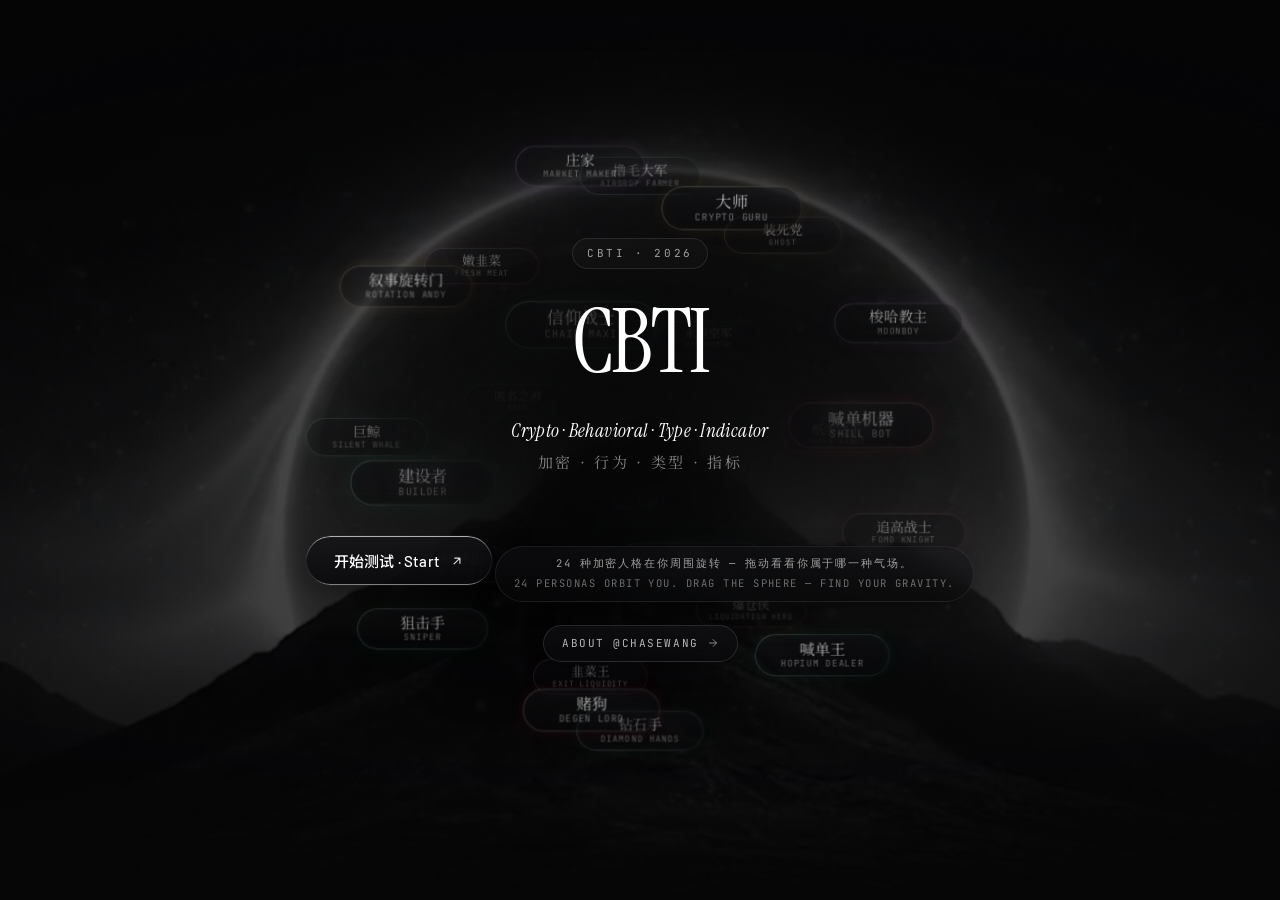
==== index.html @ 75701e80 "add writing: crypto-crime-and-enforcement" ====
<!DOCTYPE html>
<html lang="zh-CN">
<head>
  <meta charset="UTF-8">
  <meta name="viewport" content="width=device-width, initial-scale=1.0">
  <title>CBTI 加密人格测试 | Crypto Behavioral Type Indicator</title>
  <meta name="description" content="CBTI · Crypto Behavioral Type Indicator · 加密行为类型指标。30 道题告诉你是 24 种加密人格中的哪一种 — 钻石手、赌狗、巨鲸、旋转安迪、爆仓侠……">
  <meta property="og:title" content="CBTI · Crypto Behavioral Type Indicator">
  <meta property="og:description" content="加密行为类型指标 · 30 道题 · 24 种人格 · 一个真相。钻石手、赌狗、巨鲸、旋转安迪、爆仓侠、撸毛大军……你是哪一种？">
  <meta property="og:type" content="website">
  <meta name="twitter:card" content="summary_large_image">
  <meta name="twitter:title" content="CBTI · Crypto Behavioral Type Indicator">
  <meta name="twitter:description" content="加密行为类型指标 · 30 道题 · 24 种人格 · 一个真相。钻石手、赌狗、巨鲸、旋转安迪、爆仓侠……你是哪一种？">
  <meta property="og:image" content="https://cbti.club/assets/icon/og-image.jpg">
  <meta property="og:url" content="https://cbti.club">
  <meta name="twitter:image" content="https://cbti.club/assets/icon/og-image.jpg">

  <link rel="icon" type="image/png" sizes="32x32" href="assets/icon/favicon-32.png">
  <link rel="icon" type="image/png" sizes="16x16" href="assets/icon/favicon-16.png">
  <link rel="icon" type="image/png" sizes="192x192" href="assets/icon/favicon-192.png">
  <link rel="apple-touch-icon" sizes="180x180" href="assets/icon/apple-touch-icon.png">
  <link rel="shortcut icon" href="assets/icon/favicon.ico">
  <meta name="theme-color" content="#050506">

  <link rel="preconnect" href="https://fonts.googleapis.com">
  <link rel="preconnect" href="https://fonts.gstatic.com" crossorigin>
  <link href="https://fonts.googleapis.com/css2?family=Instrument+Serif:ital@0;1&family=Barlow:wght@300;400;500;600&family=JetBrains+Mono:wght@400;700&family=Noto+Serif+SC:wght@400;500;700&family=Noto+Sans+SC:wght@300;400;500;600&display=swap" rel="stylesheet">
  <link rel="stylesheet" href="style.css?v=31">
</head>
<body>

  <!-- ═══ Background video (landing + quiz only; hidden on result) ═══
       bg.mp4 is pre-baked as forward+reverse concatenated, so native `loop`
       produces seamless ping-pong (no JS reverse-seek = no keyframe jump). -->
  <div class="bg-video-wrap" aria-hidden="true">
    <video class="bg-video" autoplay muted loop playsinline preload="auto" poster="assets/video/bg-poster.jpg">
      <source src="assets/video/bg.mp4" type="video/mp4">
    </video>
    <div class="bg-video-overlay"></div>
  </div>

  <!-- ═══ Landing ═══ -->
  <div id="landing" class="screen active">
    <!-- Persona sphere — 24 result cards orbiting around the hero. Decorative
         but interactive (drag to spin, hover to highlight, click to start).
         All positioning + animation lives in PersonaSphere (app.js). -->
    <div id="persona-sphere" class="persona-sphere" aria-hidden="true"></div>

    <div class="landing-card">
      <span class="landing-eyebrow">CBTI · 2026</span>
      <h1 class="landing-title">
        <span class="blur-in">C</span><span class="blur-in">B</span><span class="blur-in">T</span><span class="blur-in">I</span>
      </h1>
      <p class="landing-fullname"><em>Crypto · Behavioral · Type · Indicator</em></p>
      <p class="landing-fullname-zh">加密 · 行为 · 类型 · 指标</p>

      <button class="btn-start" onclick="startTest()">
        <span>开始测试 · Start</span>
        <svg width="14" height="14" viewBox="0 0 24 24" fill="none" stroke="currentColor" stroke-width="2" stroke-linecap="round" stroke-linejoin="round"><path d="M7 17L17 7M17 7H8M17 7V16"/></svg>
      </button>

      <p class="landing-tease">
        <span>24 种加密人格在你周围旋转 — 拖动看看你属于哪一种气场。</span>
        <span class="landing-tease-en">24 personas orbit you. Drag the sphere — find your gravity.</span>
      </p>

      <a class="btn-meet" href="#chase">
        <span>About @ChaseWang</span>
        <svg width="12" height="12" viewBox="0 0 24 24" fill="none" stroke="currentColor" stroke-width="2" stroke-linecap="round" stroke-linejoin="round"><path d="M5 12h14M12 5l7 7-7 7"/></svg>
      </a>
    </div>
  </div>

  <!-- ═══ Quiz ═══ -->
  <div id="quiz" class="screen">
    <div class="quiz-container">
      <div class="quiz-header-bar">
        <div class="progress-bar-wrap">
          <div class="progress-bar-track">
            <div class="progress-bar-fill"></div>
          </div>
        </div>
        <div class="quiz-meta">
          <span class="progress-text">0 / 30</span>
          <span class="page-indicator"></span>
        </div>
      </div>

      <div id="questions-list"></div>

      <div class="quiz-nav">
        <button class="btn-nav btn-prev" onclick="prevPage()">
          <svg width="14" height="14" viewBox="0 0 24 24" fill="none" stroke="currentColor" stroke-width="2" stroke-linecap="round" stroke-linejoin="round"><path d="M19 12H5M5 12L12 19M5 12L12 5"/></svg>
          <span>Back</span>
        </button>
        <button class="btn-nav btn-next" onclick="nextPage()">
          <span>Next</span>
          <svg width="14" height="14" viewBox="0 0 24 24" fill="none" stroke="currentColor" stroke-width="2" stroke-linecap="round" stroke-linejoin="round"><path d="M5 12H19M19 12L12 5M19 12L12 19"/></svg>
        </button>
      </div>
    </div>
  </div>

  <!-- ═══ Result ═══ -->
  <div id="result" class="screen">
    <div class="result-container">

      <!-- Section 1: Persona Hero (the reveal) -->
      <div class="result-persona-card" id="persona-card">
        <div class="persona-stamp">
          <span id="persona-badge" class="persona-badge">Your Crypto Persona · 你的加密人格</span>
          <span id="persona-quadrant" class="persona-quadrant"></span>
        </div>
        <div class="persona-hero">
          <img id="persona-meme" class="persona-meme" src="" alt="" />
          <div class="persona-identity">
            <div id="persona-code" class="persona-code"></div>
            <div id="persona-cn" class="persona-cn"></div>
            <div id="persona-en" class="persona-en-label"></div>
          </div>
        </div>
        <div class="persona-intro-block">
          <div id="persona-intro" class="persona-intro"></div>
          <div id="persona-intro-en" class="persona-intro persona-intro-sub"></div>
        </div>
      </div>

      <!-- Section 2: Share CTA (primary action, right after the reveal) -->
      <div class="actions-section actions-primary">
        <button class="btn-action btn-share" onclick="shareResult()">Post on 𝕏</button>
        <button class="btn-action btn-copy" onclick="copyShareText()">Copy / 复制</button>
      </div>

      <!-- Section 3: Description (expandable depth) -->
      <div class="result-desc-card">
        <div class="section-title">About This Persona / 关于这个人格</div>
        <div id="persona-desc" class="persona-desc"></div>
        <div id="persona-desc-en" class="persona-desc-en"></div>
      </div>

      <!-- Section 4: Scatter Plot -->
      <div class="scatter-section">
        <div class="section-title">Your Position / 你的位置</div>
        <div class="scatter-wrap">
          <div class="scatter-plot">
            <canvas id="scatter-canvas" class="scatter-canvas"></canvas>
          </div>
          <div class="scatter-legend">
            <div class="legend-item"><span class="legend-dot smart-money"></span><span>Smart Money 聪明钱</span></div>
            <div class="legend-item"><span class="legend-dot diamond-degen"></span><span>Diamond Degen 钻石赌狗</span></div>
            <div class="legend-item"><span class="legend-dot rotating-andy"></span><span>Rotating Andy 旋转安迪</span></div>
            <div class="legend-item"><span class="legend-dot gambler"></span><span>Absolute Gambler 纯赌怪</span></div>
          </div>
        </div>
      </div>

      <!-- Section 5: Dimensions -->
      <div class="dims-section">
        <div class="section-title">Dimension Scores / 维度得分</div>
        <div id="dims-list"></div>
      </div>

      <!-- Section 6: Secondary actions + Tips -->
      <div class="actions-section actions-secondary">
        <button class="btn-action btn-share" onclick="shareResult()">Post on 𝕏</button>
        <button class="btn-action btn-retry" onclick="retryTest()">Retry / 重新测试</button>
      </div>

      <!-- Tips -->
      <div class="tips-section">
        <p class="tips-label">Buy me a coffee / 请我喝杯咖啡 ☕</p>
        <div class="tips-address" onclick="copyAddress(this)">
          <span class="tips-chain">EVM</span>
          <code>0x98338f4ade9d2c2aa9310300f6a016a88538242d</code>
          <span class="tips-copy">copy</span>
        </div>
        <p class="tips-credit">built by <a href="#chase">@ChaseWang</a></p>
      </div>

    </div>
  </div>

  <!-- ═══ Chase — personal profile ═══ -->
  <div id="chase" class="screen">
    <div class="chase-container">

      <!-- Hero -->
      <header class="chase-hero">
        <span class="landing-eyebrow">crypto · defi · token design</span>
        <h1 class="chase-title">
          <span class="blur-in">Chase</span> <span class="blur-in"><em>Wang</em></span>
        </h1>
        <p class="chase-tagline">
          Ex-Binance listing. Writing on tokenomics, DeFi, and why blockchain ledgers are institutions, not databases.
        </p>
      </header>

      <!-- ─── § Socials ─── -->
      <section class="chase-section chase-socials-section">
        <header class="chase-section-header">
          <span class="section-eyebrow">§ 01 · Socials</span>
          <h2 class="section-title">Where to find me</h2>
        </header>
        <div class="socials-grid">
          <a class="social-card" href="https://x.com/ChaseWang" target="_blank" rel="noopener">
            <span class="social-icon" aria-hidden="true">
              <svg width="18" height="18" viewBox="0 0 24 24" fill="currentColor"><path d="M18.244 2.25h3.308l-7.227 8.26 8.502 11.24H16.17l-5.214-6.817L4.99 21.75H1.68l7.73-8.835L1.254 2.25H8.08l4.713 6.231zm-1.161 17.52h1.833L7.084 4.126H5.117z"/></svg>
            </span>
            <div class="social-text">
              <div class="social-handle">@ChaseWang</div>
              <div class="social-platform">X · daily notes on crypto &amp; tokenomics</div>
            </div>
            <svg class="social-arrow" width="13" height="13" viewBox="0 0 24 24" fill="none" stroke="currentColor" stroke-width="2" stroke-linecap="round" stroke-linejoin="round"><path d="M7 17L17 7M17 7H8M17 7V16"/></svg>
          </a>
          <a class="social-card" href="https://chasewang2026.substack.com/" target="_blank" rel="noopener">
            <span class="social-icon" aria-hidden="true">
              <svg width="18" height="18" viewBox="0 0 24 24" fill="currentColor"><path d="M22.539 8.242H1.46V5.406h21.08v2.836zM1.46 10.812V24L12 18.11 22.54 24V10.812H1.46zM22.54 0H1.46v2.836h21.08V0z"/></svg>
            </span>
            <div class="social-text">
              <div class="social-handle">chasewang2026</div>
              <div class="social-platform">Substack · long-form essays</div>
            </div>
            <svg class="social-arrow" width="13" height="13" viewBox="0 0 24 24" fill="none" stroke="currentColor" stroke-width="2" stroke-linecap="round" stroke-linejoin="round"><path d="M7 17L17 7M17 7H8M17 7V16"/></svg>
          </a>
          <a class="social-card" href="https://www.academia.edu/143701755/What_Is_a_Crypto_Body_Rethinking_the_Role_of_the_Blockchain_Ledger" target="_blank" rel="noopener">
            <span class="social-icon" aria-hidden="true">
              <svg width="18" height="18" viewBox="0 0 24 24" fill="none" stroke="currentColor" stroke-width="2" stroke-linecap="round" stroke-linejoin="round"><path d="M4 19.5A2.5 2.5 0 0 1 6.5 17H20"/><path d="M6.5 2H20v20H6.5A2.5 2.5 0 0 1 4 19.5v-15A2.5 2.5 0 0 1 6.5 2z"/></svg>
            </span>
            <div class="social-text">
              <div class="social-handle">Chase Wang</div>
              <div class="social-platform">Academia.edu · research papers</div>
            </div>
            <svg class="social-arrow" width="13" height="13" viewBox="0 0 24 24" fill="none" stroke="currentColor" stroke-width="2" stroke-linecap="round" stroke-linejoin="round"><path d="M7 17L17 7M17 7H8M17 7V16"/></svg>
          </a>
          <a class="social-card" href="https://github.com/ckpxgfnksd-max" target="_blank" rel="noopener">
            <span class="social-icon" aria-hidden="true">
              <svg width="18" height="18" viewBox="0 0 24 24" fill="currentColor"><path d="M12 .5C5.65.5.5 5.65.5 12c0 5.08 3.29 9.39 7.86 10.91.58.11.79-.25.79-.56 0-.27-.01-1.16-.02-2.11-3.2.7-3.88-1.36-3.88-1.36-.52-1.32-1.27-1.67-1.27-1.67-1.04-.71.08-.7.08-.7 1.15.08 1.75 1.18 1.75 1.18 1.02 1.75 2.69 1.24 3.34.95.1-.74.4-1.24.72-1.53-2.55-.29-5.24-1.28-5.24-5.69 0-1.26.45-2.29 1.18-3.1-.12-.29-.51-1.46.11-3.04 0 0 .96-.31 3.15 1.18a10.96 10.96 0 0 1 5.74 0c2.19-1.49 3.15-1.18 3.15-1.18.62 1.58.23 2.75.11 3.04.74.81 1.18 1.84 1.18 3.1 0 4.42-2.69 5.39-5.26 5.68.41.36.78 1.06.78 2.14 0 1.55-.01 2.79-.01 3.17 0 .31.21.68.8.56C20.21 21.39 23.5 17.08 23.5 12 23.5 5.65 18.35.5 12 .5z"/></svg>
            </span>
            <div class="social-text">
              <div class="social-handle">@ckpxgfnksd-max</div>
              <div class="social-platform">GitHub · open-source skills</div>
            </div>
            <svg class="social-arrow" width="13" height="13" viewBox="0 0 24 24" fill="none" stroke="currentColor" stroke-width="2" stroke-linecap="round" stroke-linejoin="round"><path d="M7 17L17 7M17 7H8M17 7V16"/></svg>
          </a>
        </div>
      </section>

      <!-- ─── § Articles & Papers ─── -->
      <section class="chase-section chase-paper-section">
        <header class="chase-section-header">
          <span class="section-eyebrow">§ 02 · Articles &amp; Papers</span>
          <h2 class="section-title">Selected writing</h2>
        </header>
        <span class="subsection-eyebrow">Academic paper · 2025</span>
        <div class="paper-card">
          <div class="paper-authors">Mun How Mong · Shuyang Shi · Chase Wang</div>
          <h2 class="paper-title">What Is a Crypto-Body? <span class="paper-title-sub">Rethinking the Role of the Blockchain Ledger</span></h2>
          <p class="paper-abstract">
            Cryptocurrencies are often portrayed as volatile, lightly regulated, or tools for illicit activity. This view overlooks a deeper innovation: the <em>Crypto-Body</em> — a self-sustaining digital ledger system that operates as a programmable institutional substrate. The paper proposes five criteria for when a blockchain qualifies as a Crypto-Body, and argues that Ethereum, post-merge, is the most complete specimen.
          </p>
          <div class="paper-quotes">
            <blockquote class="paper-quote">"A Crypto-Body is not just a coin or a payment system. It is a new species of institution."</blockquote>
            <blockquote class="paper-quote">"Trust in transparent code and math over trust in fallible human institutions."</blockquote>
            <blockquote class="paper-quote">"The ledger-as-institution is here to stay; the open question is how it coexists with the institutions of yesterday."</blockquote>
          </div>

          <div class="paper-viewer" aria-label="Paper preview">
            <object data="assets/paper/crypto-body.pdf#view=FitH&toolbar=0" type="application/pdf">
              <div class="paper-viewer-fallback">
                Inline preview not supported here. Use the links below to read the paper.
              </div>
            </object>
          </div>

          <div class="paper-actions">
            <a class="paper-action paper-action-primary" href="#paper">
              <span>Read HTML version</span>
              <svg width="13" height="13" viewBox="0 0 24 24" fill="none" stroke="currentColor" stroke-width="2" stroke-linecap="round" stroke-linejoin="round"><path d="M5 12h14M12 5l7 7-7 7"/></svg>
            </a>
            <a class="paper-action" href="https://www.academia.edu/143701755/What_Is_a_Crypto_Body_Rethinking_the_Role_of_the_Blockchain_Ledger" target="_blank" rel="noopener">
              <span>View on Academia.edu</span>
              <svg width="12" height="12" viewBox="0 0 24 24" fill="none" stroke="currentColor" stroke-width="2" stroke-linecap="round" stroke-linejoin="round"><path d="M7 17L17 7M17 7H8M17 7V16"/></svg>
            </a>
            <a class="paper-action" href="assets/paper/crypto-body.pdf" download>
              <span>Download PDF</span>
              <svg width="12" height="12" viewBox="0 0 24 24" fill="none" stroke="currentColor" stroke-width="2" stroke-linecap="round" stroke-linejoin="round"><path d="M21 15v4a2 2 0 0 1-2 2H5a2 2 0 0 1-2-2v-4M7 10l5 5 5-5M12 15V3"/></svg>
            </a>
          </div>
        </div>

        <span class="subsection-eyebrow">Field map · 2026</span>
        <div class="paper-card">
          <div class="paper-authors">Chase Wang · 2026-05</div>
          <h2 class="paper-title">AI Workflow <span class="paper-title-sub">Practitioner's Field Map</span></h2>
          <p class="paper-abstract">
            36 entries across 6 clusters, 6 active debates, plus a <em>Voices</em> pull-quote gallery. Every <em>[FACT]</em> cites ≥1 month of real workflow use; every <em>[OPINION]</em> is named as such. Modeled on <a href="https://grapeot.github.io/ai-self-evolution-landscape/" target="_blank" rel="noopener">grapeot's frontier landscape</a> — that one maps what's possible at the edge; this one maps what survives daily use.
          </p>
          <div class="paper-quotes">
            <blockquote class="paper-quote">"One resets each time, the other compounds continuously."</blockquote>
            <blockquote class="paper-quote">"Anything you find yourself reminding the AI of across multiple sessions belongs in the environment, not the prompt."</blockquote>
            <blockquote class="paper-quote">"If you cannot answer 'what did this session leave behind?' five minutes after closing the window, the workflow is broken."</blockquote>
          </div>

          <div class="paper-actions">
            <a class="paper-action paper-action-primary" href="/landscape">
              <span>Read the landscape</span>
              <svg width="13" height="13" viewBox="0 0 24 24" fill="none" stroke="currentColor" stroke-width="2" stroke-linecap="round" stroke-linejoin="round"><path d="M5 12h14M12 5l7 7-7 7"/></svg>
            </a>
            <a class="paper-action" href="https://github.com/ckpxgfnksd-max/landscape-ai-workflow" target="_blank" rel="noopener">
              <span>View on GitHub</span>
              <svg width="12" height="12" viewBox="0 0 24 24" fill="none" stroke="currentColor" stroke-width="2" stroke-linecap="round" stroke-linejoin="round"><path d="M7 17L17 7M17 7H8M17 7V16"/></svg>
            </a>
          </div>
        </div>
      </section>

      <!-- Writing section (continues §02 Articles & Papers)
           Renders directly from writings/index.json. No external widgets.
           Future publishing agent writes to that file; this markup stays as-is.
           Schema + agent contract: writings/README.md -->
      <section class="chase-section chase-writing-section">
        <span class="subsection-eyebrow">Essays</span>

        <div id="writing-grid" class="writing-grid" data-state="loading">
          <div class="writing-card writing-card-skeleton" aria-hidden="true">
            <span></span><span></span><span></span>
          </div>
        </div>

        <div class="substack-feature">
          <div class="substack-feature-text">
            <span class="substack-feature-eyebrow">Longer essays</span>
            <div class="substack-feature-name">chasewang2026.substack.com</div>
            <p class="substack-feature-desc">Tokenomics, DeFi infrastructure, and the crypto economic stack.</p>
          </div>
          <a class="paper-action paper-action-primary" href="https://chasewang2026.substack.com/" target="_blank" rel="noopener">
            <span>Open Substack</span>
            <svg width="13" height="13" viewBox="0 0 24 24" fill="none" stroke="currentColor" stroke-width="2" stroke-linecap="round" stroke-linejoin="round"><path d="M7 17L17 7M17 7H8M17 7V16"/></svg>
          </a>
        </div>
      </section>

      <!-- ─── § Skills for Agents ─── -->
      <section class="chase-section chase-skills-section">
        <header class="chase-section-header">
          <span class="section-eyebrow">§ 03 · Skills for Agents</span>
          <h2 class="section-title">Open-source skills for Claude Code &amp; OpenClaw</h2>
        </header>
        <div class="skills-grid">
          <article class="skill-card" data-id="tls">
            <div class="skill-card-head">
              <div class="skill-card-meta">
                <span class="skill-card-eyebrow">Token Launch Stack</span>
                <h3 class="skill-card-title">TLS</h3>
              </div>
              <a class="skill-card-repo" href="https://github.com/ckpxgfnksd-max/tls" target="_blank" rel="noopener" aria-label="View on GitHub">
                <svg width="14" height="14" viewBox="0 0 24 24" fill="currentColor" aria-hidden="true"><path d="M12 .5C5.65.5.5 5.65.5 12c0 5.08 3.29 9.39 7.86 10.91.58.11.79-.25.79-.56 0-.27-.01-1.16-.02-2.11-3.2.7-3.88-1.36-3.88-1.36-.52-1.32-1.27-1.67-1.27-1.67-1.04-.71.08-.7.08-.7 1.15.08 1.75 1.18 1.75 1.18 1.02 1.75 2.69 1.24 3.34.95.1-.74.4-1.24.72-1.53-2.55-.29-5.24-1.28-5.24-5.69 0-1.26.45-2.29 1.18-3.1-.12-.29-.51-1.46.11-3.04 0 0 .96-.31 3.15 1.18a10.96 10.96 0 0 1 5.74 0c2.19-1.49 3.15-1.18 3.15-1.18.62 1.58.23 2.75.11 3.04.74.81 1.18 1.84 1.18 3.1 0 4.42-2.69 5.39-5.26 5.68.41.36.78 1.06.78 2.14 0 1.55-.01 2.79-.01 3.17 0 .31.21.68.8.56C20.21 21.39 23.5 17.08 23.5 12 23.5 5.65 18.35.5 12 .5z"/></svg>
                <span>github.com/ckpxgfnksd-max/tls</span>
              </a>
            </div>
            <p class="skill-card-desc">
              Advisory skills for founders evaluating token launches. Built from 1,000+ project reviews and ~100 token launches in 2025. The tool thinks <em>with</em> you, not <em>for</em> you — it uses forcing questions to surface what you actually know before recommending anything.
            </p>
            <ul class="skill-list">
              <li class="skill-item">
                <code class="skill-cmd">/why-token</code>
                <span class="skill-item-desc">Answers the most important question first: <em>why a token at all?</em> Routes pure memes to a quick checklist; deep-dives value accrual for everyone else.</span>
              </li>
              <li class="skill-item">
                <code class="skill-cmd">/tokenomics</code>
                <span class="skill-item-desc">Turns the thesis into numbers. Build from scratch or start from a real token ($UNI, $JUP, $SOL, $LINK, $ENA, $ONDO). Outputs an Excel release schedule with vesting + buyback simulation.</span>
              </li>
            </ul>
            <div class="skill-card-actions">
              <a class="paper-action paper-action-primary" href="https://github.com/ckpxgfnksd-max/tls" target="_blank" rel="noopener">
                <span>View on GitHub</span>
                <svg width="13" height="13" viewBox="0 0 24 24" fill="none" stroke="currentColor" stroke-width="2" stroke-linecap="round" stroke-linejoin="round"><path d="M7 17L17 7M17 7H8M17 7V16"/></svg>
              </a>
              <a class="paper-action" href="https://github.com/ckpxgfnksd-max/tls#install" target="_blank" rel="noopener">
                <span>Install</span>
                <svg width="12" height="12" viewBox="0 0 24 24" fill="none" stroke="currentColor" stroke-width="2" stroke-linecap="round" stroke-linejoin="round"><path d="M21 15v4a2 2 0 0 1-2 2H5a2 2 0 0 1-2-2v-4M7 10l5 5 5-5M12 15V3"/></svg>
              </a>
            </div>
          </article>

          <article class="skill-card" data-id="buffett-says">
            <div class="skill-card-head">
              <div class="skill-card-meta">
                <span class="skill-card-eyebrow">Knowledge graph as a skill · new</span>
                <h3 class="skill-card-title">buffett-says</h3>
              </div>
              <a class="skill-card-repo" href="https://github.com/ckpxgfnksd-max/buffett-says-skill" target="_blank" rel="noopener" aria-label="View on GitHub">
                <svg width="14" height="14" viewBox="0 0 24 24" fill="currentColor" aria-hidden="true"><path d="M12 .5C5.65.5.5 5.65.5 12c0 5.08 3.29 9.39 7.86 10.91.58.11.79-.25.79-.56 0-.27-.01-1.16-.02-2.11-3.2.7-3.88-1.36-3.88-1.36-.52-1.32-1.27-1.67-1.27-1.67-1.04-.71.08-.7.08-.7 1.15.08 1.75 1.18 1.75 1.18 1.02 1.75 2.69 1.24 3.34.95.1-.74.4-1.24.72-1.53-2.55-.29-5.24-1.28-5.24-5.69 0-1.26.45-2.29 1.18-3.1-.12-.29-.51-1.46.11-3.04 0 0 .96-.31 3.15 1.18a10.96 10.96 0 0 1 5.74 0c2.19-1.49 3.15-1.18 3.15-1.18.62 1.58.23 2.75.11 3.04.74.81 1.18 1.84 1.18 3.1 0 4.42-2.69 5.39-5.26 5.68.41.36.78 1.06.78 2.14 0 1.55-.01 2.79-.01 3.17 0 .31.21.68.8.56C20.21 21.39 23.5 17.08 23.5 12 23.5 5.65 18.35.5 12 .5z"/></svg>
                <span>github.com/ckpxgfnksd-max/buffett-says-skill</span>
              </a>
            </div>
            <p class="skill-card-desc">
              Answers <em>"What does Buffett say about &lt;X&gt;?"</em> with synthesized takeaways grounded in <strong>verbatim quotes</strong> from his shareholder letters (1956–2024). No paraphrase from memory — every claim traces back to a specific letter, with year and URL.
            </p>
            <ul class="skill-list">
              <li class="skill-item">
                <code class="skill-cmd">98 letters · 117 entities · 5,659 edges</code>
                <span class="skill-item-desc">Bundled corpus: every Partnership + Berkshire shareholder letter, plus pre-aggregated dossiers for 49 concepts (护城河, 内在价值, 复利, …), 61 companies (可口可乐, 盖可保险, 苹果, …), and 7 people (芒格, 格雷厄姆, 阿贝尔, …). Sourced from learnbuffett.com.</span>
              </li>
              <li class="skill-item">
                <code class="skill-cmd">Autoresearched · 92.96%</code>
                <span class="skill-item-desc">Karpathy-style iterative refinement against a 5-dimension rubric, with programmatic verbatim-quote checking. The corpus, the rubric, the citation checker, and the round log all ship in the repo — anyone can reproduce.</span>
              </li>
            </ul>
            <div class="skill-card-actions">
              <a class="paper-action paper-action-primary" href="https://github.com/ckpxgfnksd-max/buffett-says-skill" target="_blank" rel="noopener">
                <span>View on GitHub</span>
                <svg width="13" height="13" viewBox="0 0 24 24" fill="none" stroke="currentColor" stroke-width="2" stroke-linecap="round" stroke-linejoin="round"><path d="M7 17L17 7M17 7H8M17 7V16"/></svg>
              </a>
              <a class="paper-action" href="https://github.com/ckpxgfnksd-max/buffett-says-skill#install" target="_blank" rel="noopener">
                <span>Install</span>
                <svg width="12" height="12" viewBox="0 0 24 24" fill="none" stroke="currentColor" stroke-width="2" stroke-linecap="round" stroke-linejoin="round"><path d="M21 15v4a2 2 0 0 1-2 2H5a2 2 0 0 1-2-2v-4M7 10l5 5 5-5M12 15V3"/></svg>
              </a>
            </div>
          </article>

          <article class="skill-card" data-id="uap-release-analyzer">
            <div class="skill-card-head">
              <div class="skill-card-meta">
                <span class="skill-card-eyebrow">Declassified release analyzer · new</span>
                <h3 class="skill-card-title">uap-release-analyzer</h3>
              </div>
              <a class="skill-card-repo" href="https://github.com/ckpxgfnksd-max/uap-release-analyzer" target="_blank" rel="noopener" aria-label="View on GitHub">
                <svg width="14" height="14" viewBox="0 0 24 24" fill="currentColor" aria-hidden="true"><path d="M12 .5C5.65.5.5 5.65.5 12c0 5.08 3.29 9.39 7.86 10.91.58.11.79-.25.79-.56 0-.27-.01-1.16-.02-2.11-3.2.7-3.88-1.36-3.88-1.36-.52-1.32-1.27-1.67-1.27-1.67-1.04-.71.08-.7.08-.7 1.15.08 1.75 1.18 1.75 1.18 1.02 1.75 2.69 1.24 3.34.95.1-.74.4-1.24.72-1.53-2.55-.29-5.24-1.28-5.24-5.69 0-1.26.45-2.29 1.18-3.1-.12-.29-.51-1.46.11-3.04 0 0 .96-.31 3.15 1.18a10.96 10.96 0 0 1 5.74 0c2.19-1.49 3.15-1.18 3.15-1.18.62 1.58.23 2.75.11 3.04.74.81 1.18 1.84 1.18 3.1 0 4.42-2.69 5.39-5.26 5.68.41.36.78 1.06.78 2.14 0 1.55-.01 2.79-.01 3.17 0 .31.21.68.8.56C20.21 21.39 23.5 17.08 23.5 12 23.5 5.65 18.35.5 12 .5z"/></svg>
                <span>github.com/ckpxgfnksd-max/uap-release-analyzer</span>
              </a>
            </div>
            <p class="skill-card-desc">
              Turns a folder of declassified UAP/UFO documents — war.gov "PURSUE" releases, FBI Vault tranches, NARA boxes, AARO publications — into an inventory, an entity surface, a per-file digest, and a standardized 11-section <code>REPORT.md</code> you can read in ten minutes. Designed to be honest about what it can't read: scanned PDFs, image-only files, and pypdf-unreadable structures each get their own caveat instead of being silently lumped together.
            </p>
            <ul class="skill-list">
              <li class="skill-item">
                <code class="skill-cmd">132 files · 4,157 pages · 5 agencies</code>
                <span class="skill-item-desc">Tuned against the May 2026 war.gov tranche (FBI / DOW / NASA / NARA / DOS). The corpus is mirrored at <a href="https://github.com/ckpxgfnksd-max/uap-release-01" target="_blank" rel="noopener">uap-release-01</a> (Git LFS, 2.4 GB) so anyone can clone and rerun the same pipeline against the same input.</span>
              </li>
              <li class="skill-item">
                <code class="skill-cmd">Eval-driven · 97% / +23pp</code>
                <span class="skill-item-desc">Skill-creator iteration loop: 4 eval cases × with-skill vs baseline × 8 subagents in parallel. With-skill mean pass rate 96.9% vs baseline 74.4%; ~12 min vs ~26 min wall-clock; cheaper on tokens too. <a href="https://github.com/ckpxgfnksd-max/uap-release-analyzer/blob/main/ARTICLE.md" target="_blank" rel="noopener">ARTICLE.md</a> · <a href="https://github.com/ckpxgfnksd-max/uap-release-analyzer/blob/main/ARTICLE_CN.md" target="_blank" rel="noopener">中文版</a></span>
              </li>
            </ul>
            <div class="skill-card-actions">
              <a class="paper-action paper-action-primary" href="https://github.com/ckpxgfnksd-max/uap-release-analyzer" target="_blank" rel="noopener">
                <span>View on GitHub</span>
                <svg width="13" height="13" viewBox="0 0 24 24" fill="none" stroke="currentColor" stroke-width="2" stroke-linecap="round" stroke-linejoin="round"><path d="M7 17L17 7M17 7H8M17 7V16"/></svg>
              </a>
              <a class="paper-action" href="https://github.com/ckpxgfnksd-max/uap-release-analyzer/releases/latest" target="_blank" rel="noopener">
                <span>Install</span>
                <svg width="12" height="12" viewBox="0 0 24 24" fill="none" stroke="currentColor" stroke-width="2" stroke-linecap="round" stroke-linejoin="round"><path d="M21 15v4a2 2 0 0 1-2 2H5a2 2 0 0 1-2-2v-4M7 10l5 5 5-5M12 15V3"/></svg>
              </a>
            </div>
          </article>
        </div>
      </section>

      <!-- ─── § Others ─── -->
      <section class="chase-section chase-others-section">
        <header class="chase-section-header">
          <span class="section-eyebrow">§ 04 · Others · 其他项目</span>
          <h2 class="section-title">Side projects · 副项目</h2>
        </header>
        <div class="others-grid">
          <a class="other-card" href="#landing">
            <div class="other-card-meta">
              <span class="other-card-eyebrow">Web · 网站 · 2026</span>
              <h3 class="other-card-title">CBTI</h3>
              <p class="other-card-desc">The crypto personality test you just took. 24 personas, 30 questions, built end-to-end in Claude Code with a "dark luxury editorial" aesthetic. · 你刚才做完的加密人格测试。24 种人格、30 道题，全程用 Claude Code 写出来，"暗调奢华编辑"风格。</p>
            </div>
            <span class="other-card-arrow">
              <svg width="13" height="13" viewBox="0 0 24 24" fill="none" stroke="currentColor" stroke-width="2" stroke-linecap="round" stroke-linejoin="round"><path d="M5 12h14M12 5l7 7-7 7"/></svg>
            </span>
          </a>
          <a class="other-card" href="#node">
            <div class="other-card-meta">
              <span class="other-card-eyebrow">Live · 实时 · Infrastructure · 基础设施</span>
              <h3 class="other-card-title">ETH Node · 以太坊节点 · live status</h3>
              <p class="other-card-desc">An Ethereum execution + consensus pair (Erigon + Lighthouse) running on my home network. Sanitized read-out, refreshed every 30s — proof I run my own infra. · 在我家里跑的一对以太坊节点（Erigon 执行层 + Lighthouse 共识层）。脱敏后的实时数据，每 30 秒刷新——我自己跑节点的证明。</p>
            </div>
            <span class="other-card-arrow">
              <svg width="13" height="13" viewBox="0 0 24 24" fill="none" stroke="currentColor" stroke-width="2" stroke-linecap="round" stroke-linejoin="round"><path d="M5 12h14M12 5l7 7-7 7"/></svg>
            </span>
          </a>
        </div>
      </section>

      <!-- Follow -->
      <section class="chase-follow">
        <p>Follow <a href="https://x.com/ChaseWang" target="_blank" rel="noopener">@ChaseWang</a> on X for daily notes. · 在 X 上关注 <a href="https://x.com/ChaseWang" target="_blank" rel="noopener">@ChaseWang</a>，每日更新。</p>
      </section>

      <div class="chase-back">
        <a class="btn-back" href="#landing">
          <svg width="13" height="13" viewBox="0 0 24 24" fill="none" stroke="currentColor" stroke-width="2" stroke-linecap="round" stroke-linejoin="round"><path d="M19 12H5M5 12L12 19M5 12L12 5"/></svg>
          <span>Back to CBTI · 返回 CBTI</span>
        </a>
      </div>

    </div>
  </div>

  <!-- ═══ Paper — full HTML reader ═══ -->
  <div id="paper" class="screen">
    <div class="paper-page">
      <nav class="paper-nav">
        <a class="paper-back" href="#chase">
          <svg width="13" height="13" viewBox="0 0 24 24" fill="none" stroke="currentColor" stroke-width="2" stroke-linecap="round" stroke-linejoin="round"><path d="M19 12H5M5 12L12 19M5 12L12 5"/></svg>
          <span>Back to Chase · 返回</span>
        </a>
      </nav>

      <article class="paper-article">
        <span class="paper-article-eyebrow">Academic paper · 2025</span>
        <h1 class="paper-article-title">What Is a Crypto-Body?</h1>
        <p class="paper-article-subtitle">Rethinking the Role of the Blockchain Ledger</p>
        <p class="paper-article-authors">Mun How Mong · Shuyang Shi · Chase Wang</p>

        <div class="paper-article-body">

          <h2>1. Introducing the idea of a Crypto-Body</h2>
          <p>Cryptocurrencies are often portrayed as volatile, lightly regulated, or tools for illicit activity. This view overlooks a deeper innovation: the <em>Crypto-Body</em> — a self-sustaining digital ledger system that is essentially a programmable and consensus-governed architecture for recording and automating diverse data and functions. Beyond serving as a store of value or payment rail, a Crypto-Body operates as a programmable institutional substrate whose rules are guaranteed by cryptographic verification. It validates data and transactions, allocates value and credit, enables exchange of verifiable digital assets, and coordinates these activities via energy and computation across individuals, firms, governments, and organizations — all while preserving anonymity and user privacy through pseudonymous identifiers and selective disclosure (e.g., zero-knowledge proofs), and still permitting auditability and legal compliance where required.</p>

          <p>This article suggests five key criteria for a blockchain to qualify as a "Crypto-Body":</p>

          <ol class="paper-list">
            <li><strong>Adoption Threshold.</strong> The network must attract a critical mass of users, validators, and on-chain activity to sustain itself economically. There needs to be enough demand for validation, and enough participants to satisfy that demand. The system cannot function as a self-sustaining entity without sufficient transactional and validator engagement.</li>
            <li><strong>Fiat Infrastructure Threshold.</strong> The Crypto-Body has reached sufficient adoption for a robust "fiat infrastructure" to exist, enabling rapid two-way conversion between Crypto-Body tokens and fiat currency. This includes participation by banks, stablecoin issuers, and crypto exchanges, and where applicable, regulatory authorization for derivative products (e.g., ETFs and futures) referencing the Crypto-Body.</li>
            <li><strong>Composability.</strong> It provides a general-purpose smart contract environment so that multiple functions and applications can interoperate on the same ledger. In practice, this means developers can compose complex services (finance, identity, governance, etc.) on one platform. Improved composability also reinforces the adoption threshold.</li>
            <li><strong>Deterministic Logic.</strong> Outcomes are enforced by transparent code (smart contracts) rather than by opaque institutional processes. The rules are public and automatic, without requiring a discretionary decision by a central authority.</li>
            <li><strong>Sustainable Incentives.</strong> The ledger has a built-in token mechanism that provides economic incentive for its own security and sustainable usage. For example, proof-of-stake blockchains reward validators through staking yields and may incorporate fee-burning mechanisms to reduce the circulating supply. These features provide economic returns and help secure the long-term viability of the network.</li>
          </ol>

          <p>In short, a Crypto-Body is a broadly adopted, composable smart-contract platform operating on a public ledger, with robust fiat conversion infrastructure and durable incentive mechanisms that secure and sustain the network.</p>

          <h2>2. What Can a Crypto-Body Actually Do?</h2>
          <p>A programmable ledger unlocks applications beyond what fiat currency or static ledgers permit. Domains already explored include:</p>
          <ul class="paper-list">
            <li><strong>Financial Contracts (DeFi).</strong> Decentralized finance protocols enable lending, borrowing, trading, and asset management without traditional intermediaries. Automated market makers and liquidity pools let users swap assets algorithmically. Billions of dollars now flow through such contracts on-chain, showing how a Crypto-Body can assume the role of banks and exchanges.</li>
            <li><strong>Digital Identity and Credentials.</strong> Projects leverage blockchains for identity — from zero-knowledge ID systems that prove who you are without revealing sensitive data, to non-transferable "soulbound" tokens that serve as digital certificates or reputational badges. ENS maps readable names to wallet addresses, and Worldcoin aims to provide unique personhood attestations on-ledger.</li>
            <li><strong>Registries for Ownership and IP.</strong> Blockchains act as tamper-proof registries for assets. NFTs demonstrate this for digital art and collectibles; similar logic is applied to supply chains (e.g. VeChain tracking goods provenance) and intellectual property rights. Governments are even testing blockchain-based land registries and certificate issuance.</li>
            <li><strong>Governance via Token Voting (DAOs).</strong> A Crypto-Body can serve as a governance platform. DAOs use tokens to represent voting power, letting stakeholders make decisions transparently on-chain. The Optimism Collective pioneered on-chain governance for public-goods funding.</li>
            <li><strong>IoT Integration.</strong> Smart contracts can respond to real-world data feeds (via oracles) and even control devices. Chainlink and IOTA have explored connecting IoT sensors and actuators to blockchain logic — imagine smart locks that open only when an on-chain condition is met, or insurance that pays out automatically on weather data.</li>
          </ul>
          <p>Real-world examples hint at how Crypto-Bodies could undergird public infrastructure. Estonia's e-Residency program anchors some of its security on blockchain-like distributed logs. In finance, the Monetary Authority of Singapore and others have trialed cross-border payment networks on Ethereum-based platforms. The remainder of this article, however, focuses on monetary and banking functions — because a decentralized Crypto-Body can only be self-sustaining if it offers the right economic incentives, both for developers to build on it and for validators to secure it.</p>

          <h2>3. What is Wrong with Paper Money?</h2>
          <p>It is worth revisiting the challenges of traditional finance ("TradFi") to appreciate the Crypto-Body alternative. Today's financial system rests on three pillars: sovereign currency, commercial banks, and central banks.</p>
          <ul class="paper-list">
            <li><strong>Sovereign Currency.</strong> National governments issue fiat money (like the US dollar), not backed by commodities but by public trust; legal tender laws mandate its acceptance.</li>
            <li><strong>Commercial Banks.</strong> Private banks create most of the money supply by lending out deposits (the fractional reserve model). They act as custodians of deposits and as intermediaries allocating credit in the economy.</li>
            <li><strong>Central Banks.</strong> Entities like the Federal Reserve or European Central Bank manage currency and bank liquidity. They set monetary policy and act as lenders of last resort to prevent financial crises.</li>
          </ul>
          <p>This system has accomplished much but is prone to well-documented problems:</p>
          <ul class="paper-list">
            <li><strong>Inflation and Currency Risk.</strong> History is littered with currencies that lost value due to over-issuance or loss of confidence. In extreme cases, fiat regimes implode in hyperinflation — Zimbabwe's dollar inflation hit an estimated 79.6 billion percent per month in late 2008. Even in mild cases, Argentina and Turkey suffer chronically high inflation that erodes savings.</li>
            <li><strong>Bank Runs and Bailouts.</strong> Banks engage in maturity transformation: they borrow short and lend long, which makes them fragile by design. The bank fails if too many depositors demand their money back at once, as Diamond and Dybvig formalized in 1983. Government deposit insurance and central bank backstops exist to prevent panics, but these are imperfect — as 2008 demonstrated.</li>
            <li><strong>Adverse Selection and Moral Hazard in Lending.</strong> Because banks lend other people's money, they do not always price risk with sufficient discipline. The subprime mortgage boom of the 2000s illustrates this vividly: lenders extended credit too freely, underestimating default risk.</li>
            <li><strong>Opacity.</strong> A bank's true financial health can be hard for outsiders to gauge due to complex balance sheets or off-book exposures; research shows banks are "inherently more opaque" than other firms. Central banks themselves conduct much of their deliberation behind closed doors.</li>
          </ul>
          <p>In summary, the current fiat-based system relies on trust in institutions: trust that governments will not debase currency, that banks will not gamble away deposits, and that regulators will act in time. When that trust falters, the consequences range from bank runs to currency crashes.</p>

          <h2>4. How Crypto-Bodies Can Reimagine Finance</h2>
          <p>Crypto-Bodies offer an alternate vision: trust in transparent code and math over trust in fallible human institutions. Blockchain-ledger systems like Bitcoin and Ethereum directly tackle TradFi pain points by design.</p>
          <ul class="paper-list">
            <li><strong>Algorithmic Monetary Policy.</strong> Crypto networks replace central bankers with code. Bitcoin does it bluntly: a hard cap of 21 million coins, doled out on a fixed halving schedule. Ethereum rewrote its monetary logic entirely — in 2021 it began burning a portion of every transaction fee, and in 2022 it abandoned energy-intensive mining for proof-of-stake, rewarding users who lock up tokens to secure the network. Issuance dropped, and supply becomes elastic in the opposite direction compared to traditional monetary policy: increased usage makes ETH more scarce because more ETH is destroyed than created when activity rises. This is a radical break from Keynesian thinking, which all but assumes a growing economy requires a growing monetary supply. Ethereum's "monetary policy" is transparent, non-discretionary, and self-adjusting — a kind of algorithmic Federal Reserve that tightens when demand surges and eases when it slows.</li>
            <li><strong>Yield by Protocol Design.</strong> In traditional finance, earning interest usually means trusting someone else with your money — putting it in a bank (hoping the bank does not fail) or buying corporate bonds (betting the company does not go bust). Crypto-Bodies like Ethereum offer a different model: yields come from helping keep the network running. On Ethereum, this is staking — locking tokens so the system can use them to validate transactions. In return, you earn rewards, typically 3–5% per year, paid directly by the network itself. Some call this crypto's version of a "risk-free rate," because you are not lending tokens to anyone but being paid for helping keep the system honest.</li>
            <li><strong>Open Access and Self-Custody.</strong> Anyone with an internet connection can use blockchain-based financial services without a bank account, credit check, or permission. With a simple wallet, people can send money, earn interest, or borrow through platforms like Aave. Unlike traditional banks, these platforms do not hold your money for you — you hold it yourself, so your funds are not at risk if a company goes under. Because everything is tracked publicly on-chain, there are no hidden lending or surprise shortfalls. Bank runs in the traditional sense are not really possible — what you see is what exists.</li>
            <li><strong>No Central Choke Points.</strong> In decentralized systems, control is spread across thousands of validators. No single institution's failure could crash the whole network. If a few validators break the rules, they lose money and the system keeps running. There is no central authority that can easily shut things down or block transactions across the board — the core infrastructure is designed to resist broad censorship.</li>
          </ul>

          <p>That said, Crypto-Bodies face their own trade-offs:</p>
          <ul class="paper-list">
            <li><strong>Volatility.</strong> Crypto assets used as currencies (like BTC or ETH) have exhibited far greater price volatility than fiat or even equities. Stablecoins partly solve this but introduce their own trust issues by relying on off-chain stores of value.</li>
            <li><strong>Irreversibility and Bugs.</strong> "Code is law" can be brutally unforgiving: if a smart contract has a flaw, funds can be stolen or frozen and it is often permanent. The 2017 Parity wallet bug permanently locked over $150M USD in ETH. Finality cuts both ways — it prevents arbitrary reversals but means user errors or hacks can be catastrophic.</li>
            <li><strong>Governance and Upgrades.</strong> Decentralized networks still need human coordination to upgrade protocols, which can lead to disputes and forks. The DAO hack (2016) split Ethereum into ETH and Ethereum Classic. More routinely, getting token-holders to vote is hard — turnout is low and voting power often concentrates.</li>
            <li><strong>Usability and Security.</strong> Self-custody places a big burden on individuals. Managing private keys is difficult — lost keys mean lost assets forever (an estimated 20% of Bitcoin is lost). Wallet and DeFi UX is improving but remains intimidating for newcomers.</li>
          </ul>
          <p>These are growing pains, not fatal flaws. Early financial systems in the 17th–19th centuries also suffered frequent crashes and scandals before modern reforms took place. Crypto-Bodies are likely in an analogous formative stage — learning, improving, and becoming more robust over time.</p>

          <h2>5. Ethereum, Solana, and Bitcoin: Who Fits the Definition?</h2>
          <p>Not all blockchains are created equal. Using the Crypto-Body lens, we can compare leading networks:</p>

          <div class="paper-table-wrap">
            <table class="paper-table">
              <thead>
                <tr><th>Feature</th><th>Ethereum (PoS)</th><th>Solana (PoS)</th><th>Bitcoin (PoW)</th></tr>
              </thead>
              <tbody>
                <tr>
                  <td><strong>Ledger Activity</strong></td>
                  <td>Extensive. ~1.5M tx/day; rich DeFi/NFT activity. High on-chain "GDP."</td>
                  <td>Rising. Very high TPS capacity; tens of millions of daily tx (many are consensus messages). Growing DeFi/NFT usage, below Ethereum in value settled.</td>
                  <td>Basic. ~0.4M tx/day, mostly simple transfers. Limited expressivity keeps activity narrow.</td>
                </tr>
                <tr>
                  <td><strong>Composability</strong></td>
                  <td>High. Turing-complete smart contracts; thousands of dApps interlinked. L2s extend composability.</td>
                  <td>Moderate. Supports smart contracts (Rust-based). Growing app ecosystem, more siloed.</td>
                  <td>None. Script is intentionally not Turing-complete; Bitcoin cannot natively support complex dApps.</td>
                </tr>
                <tr>
                  <td><strong>Deterministic Logic</strong></td>
                  <td>High. Protocol changes go through transparent EIPs; consensus and state transitions are algorithmic and well-specified.</td>
                  <td>Moderate. Core is deterministic, but network has a history of coordinated restarts; reliance on a smaller validator set.</td>
                  <td>High (limited scope). Rules are hard-coded (21M cap, block time). Governance is conservative; scope of automation is minimal.</td>
                </tr>
                <tr>
                  <td><strong>Incentive Structure</strong></td>
                  <td>Robust. ETH staking yield (~3–4%) plus fee burns. Token economics designed for sustainability (low inflation, occasionally deflationary).</td>
                  <td>Workable. SOL staking yields are higher (~8%+) but come with higher inflation. No fee burn; outages have shaken confidence.</td>
                  <td>Sparse. Miners earn block rewards; ordinary BTC holders get no yield. Long-term security relies on fees and continued high price.</td>
                </tr>
              </tbody>
            </table>
          </div>

          <p>Bitcoin remains the gold standard for secure, immutable record of value transfers — ultra-reliable at what it does, but purposely does very little. There is no integrated way to deploy new financial contracts on Bitcoin's base layer. That inflexibility maximizes security and simplicity at the cost of innovation.</p>

          <p>Solana represents almost the opposite end: highly flexible and fast, with a design optimized for throughput. It powers NFT markets and DeFi apps with impressive speeds. However, its push for performance has sometimes come at the expense of resilience — multiple network-wide outages, and a more centralized validator set.</p>

          <p>Ethereum, over time, has balanced decentralization with functionality. With hundreds of thousands of validators securing the chain after the switch to proof-of-stake, Ethereum is considered sufficiently decentralized to avoid any single point of failure. It is fully programmable, and its economic design post-2022 aims for sustainability: low issuance, often offset by fee burns, and users who stake earn returns without any off-chain intermediaries. No other blockchain of Ethereum's scale has this combination of composability, decentralization, and self-sustaining incentives. Ethereum is the closest real-world instantiation of a Crypto-Body as defined — a decentralized financial institution where the ledger itself is the platform for an entire economy's worth of activity.</p>

          <h2>6. Crypto Legislation and the Emergence of ETH as a Financial Instrument</h2>
          <p>Three pieces of 2023–2025 U.S. legislation are accelerating the mainstreaming of Crypto-Bodies, especially Ethereum:</p>

          <h3>1. The Digital Asset Market CLARITY Act (2025)</h3>
          <p>The House bill (H.R. 3633) provides a comprehensive framework for classifying digital assets — drawing a line between digital commodities and digital securities.</p>
          <ul class="paper-list">
            <li><strong>Jurisdictional Clarity.</strong> The CFTC gains exclusive oversight of "digital commodities," while the SEC retains jurisdiction over "digital assets offered as part of an investment contract." For years tokens like ETH were in a gray area; CLARITY formally leans toward treating sufficiently decentralized tokens as commodities. The Act also creates a "Certification of Decentralization" process — Ethereum, with thousands of independent validators, is a prime candidate.</li>
            <li><strong>Regulatory Framework.</strong> Exchanges dealing in crypto commodities must register as Digital Commodity Exchanges with the CFTC; AML laws apply. The onus is on crypto institutions to implement compliance, which also reassures traditional institutions.</li>
            <li><strong>Impact on Ethereum.</strong> By likely cementing ETH's status as a commodity rather than a regulated security, the Act removes a major overhang. The Act's progress correlates with increasing talk of ETH spot ETFs (first approved by the SEC in May 2024) and even inclusion of ETH in retirement portfolios.</li>
          </ul>

          <h3>2. The GENIUS Act (2025)</h3>
          <p>Signed in July 2025, the Guiding and Establishing National Innovation for U.S. Stablecoins Act is America's first federal law focused on stablecoins.</p>
          <ul class="paper-list">
            <li><strong>Two-tier licensing.</strong> Small issuers (&lt;$10B outstanding) can operate under state regimes with federal standards; large issuers must obtain a federal license. Companies like Circle (USDC) and Tether face bank-like scrutiny.</li>
            <li><strong>Full reserve and transparency.</strong> Payment stablecoins must be 100% backed by high-quality liquid assets (short-term Treasuries, bank deposits, etc.) with monthly reserve disclosures. A stablecoin must essentially operate like a narrow bank.</li>
            <li><strong>Consumer protections.</strong> Issuers are subject to Bank Secrecy Act obligations — KYC, transaction monitoring, freeze/blacklist capabilities where legally required. A concession to law enforcement, integrating stablecoins into the regulated perimeter.</li>
            <li><strong>Why it matters for Ethereum.</strong> Most USD-backed stablecoins run on Ethereum. By legalizing and structuring the industry, GENIUS paves the way for much larger institutional use of stablecoins on open ledgers — cementing Ethereum's role as a global settlement layer for digital dollars. The law is pushing the crypto-dollar model rather than a Fed-issued CBDC.</li>
          </ul>

          <h3>3. The CBDC Anti-Surveillance State Act (2024)</h3>
          <p>Passed by the House in 2024, this bill prohibits the Federal Reserve from issuing a retail CBDC without Congressional approval. It was born from concerns that a U.S. CBDC could enable government surveillance of private transactions.</p>
          <p>If the U.S. foregoes a government-run programmable dollar, the field is wide open for Ethereum and other public networks to fill that role. We can expect growth in USD stablecoins on Ethereum and adoption of privacy-preserving technologies. By banning a Fed CBDC, Congress is indirectly endorsing the crypto approach — leveraging open networks and private innovation to modernize payments rather than a top-down system.</p>

          <h2>7. Implications for ETH as an Asset</h2>
          <p>Ethereum's native token stands to gain a new narrative. It is transforming from just a "speculative cryptocurrency" into a bona-fide financial instrument with characteristics of multiple asset classes:</p>
          <ul class="paper-list">
            <li><strong>Institutional access.</strong> With the introduction of spot ETH ETFs (first allowed to trade in July 2024), institutional investors can now get exposure through familiar vehicles — analogous to gold ETFs in the 2000s.</li>
            <li><strong>Yield-bearing.</strong> ETH now provides a yield (from staking) on par with dividend stocks or bonds — around 3–5% annual rewards with relatively low variance. Analysts have started calling staked ETH "the new risk-free rate" in crypto.</li>
            <li><strong>Regulatory derisking.</strong> The legislative clarity further derisks ETH in institutional eyes. As ETH is treated more like a commodity and stablecoin use on Ethereum gets official approval, ETH slots into portfolios as a long-term holding — a sort of digital oil that powers an economy of transactions, with fee revenue analogous to dividends.</li>
          </ul>
          <p>One could argue ETH is becoming a multi-faceted asset: a commodity (fuel for using the network), a capital asset (producing yield for stakers), and quasi-equity (ownership giving a share of collective fees and upside from network growth). This "triple point asset" nature was theoretical in 2019; by 2025 it is visibly playing out. The EIP-1559 burn mechanism has at times made ETH deflationary when usage surges, directly tying economic activity to token scarcity — much like how stock buybacks increase equity value.</p>

          <h2>8. Conclusion: The Ledger Is the Institution</h2>
          <p>In the twentieth century, trust and coordination in society were mediated by paper contracts, corporate hierarchies, and government agencies. In the twenty-first, we are seeing the rise of ledgers, validators, and code as an alternative mode of coordination. Crypto-Bodies like Ethereum show that it is possible to have an institutional framework without traditional institutions — a public ledger that functions as courthouse, bank, and marketplace all at once.</p>

          <p>This is a profound shift. A Crypto-Body is not just a coin or a payment system. It is a new species of institution: programmable (rules adjusted via code and smart contracts), auditable (everything transparent on-chain by default), and decentralized (no single party monopolizes control). Such an entity can hold and transfer value, enforce agreements, and adjudicate through code — without relying on conventional legal enforcement.</p>

          <p>Ethereum, at present, is the most complete specimen of this phenomenon. It issues currency, manages savings (via staking), allocates capital (through DAO treasury votes and DeFi lending), and keeps records (property as tokens) — all on a ledger accessible worldwide. It is as if the functions of a central bank, a stock exchange, a notary public, and a clearinghouse were bundled into one open protocol.</p>

          <p>The implications are only beginning to unfold. As regulations solidify and technology matures, we may witness ledgers becoming primary vehicles of policy (imagine welfare distribution via smart contracts), or even the law itself being coded (dispute resolutions by algorithm). The Crypto-Body concept urges us to rethink what a "financial institution" or "market institution" can be when jurisdiction is global and trust is algorithmic.</p>

          <p>To conclude on a forward-looking note: if one asks "who regulates a Crypto-Body?", the answer might ultimately be <em>the holders and the code</em> — a form of self-governance that is neither anarchy nor traditional state control, but something in between. We are watching the birth of autonomous economic organisms, and much like the early internet, they will evolve, face setbacks, and challenge existing paradigms. The ledger-as-institution is here to stay; the open question is how it will coexist or compete with the institutions of yesterday.</p>

        </div>

        <footer class="paper-article-footer">
          <p>Originally published on <a href="https://www.academia.edu/143701755/What_Is_a_Crypto_Body_Rethinking_the_Role_of_the_Blockchain_Ledger" target="_blank" rel="noopener">academia.edu</a> · <a href="assets/paper/crypto-body.pdf" download>Download PDF</a></p>
          <p class="paper-article-copy">© 2025 Mun How Mong · Shuyang Shi · Chase Wang</p>
        </footer>
      </article>

      <div class="chase-back">
        <a class="btn-back" href="#chase">
          <svg width="13" height="13" viewBox="0 0 24 24" fill="none" stroke="currentColor" stroke-width="2" stroke-linecap="round" stroke-linejoin="round"><path d="M19 12H5M5 12L12 19M5 12L12 5"/></svg>
          <span>Back to Chase · 返回</span>
        </a>
      </div>
    </div>
  </div>

  <!-- ═══ Essay — The Three-Body Problem of Crypto Dominance ═══ -->
  <div id="essay-three-body" class="screen">
    <div class="paper-page essay-page">
      <nav class="paper-nav">
        <a class="paper-back" href="#chase">
          <svg width="13" height="13" viewBox="0 0 24 24" fill="none" stroke="currentColor" stroke-width="2" stroke-linecap="round" stroke-linejoin="round"><path d="M19 12H5M5 12L12 19M5 12L12 5"/></svg>
          <span>Back to Chase · 返回</span>
        </a>
      </nav>

      <article class="paper-article essay-article">
        <span class="paper-article-eyebrow">Essay · April 2026</span>
        <h1 class="paper-article-title">The Three-Body Problem of Crypto Dominance</h1>
        <p class="paper-article-subtitle"><em>Market share, industry growth, public goods — you only get two.</em> Reflections on the <em>Discourses on Salt and Iron</em>.</p>
        <p class="paper-article-authors">Chase Wang</p>

        <div class="paper-article-body essay-article-body">
<p>In 81 BCE, at the court of Emperor Zhao of Han, a fierce debate broke out between Sang Hongyang, the imperial finance minister, and a group of Confucian scholars summoned from across the empire. The official pretext for the assembly was "to inquire into the sufferings of the people." The real question was narrower and sharper: <strong>should the state monopolies on salt and iron continue?</strong></p>
<p>Sang's position was brutally pragmatic. The frontier demanded silver. The empire needed revenue. Leave the trade to private hands and the treasury collects nothing. Therefore: state monopoly.</p>
<p>The Confucian scholars' indictment was equally concrete. The state-made iron implements, they argued, "cannot cut grass; their axe heads chip and break." Farmers were forced to use inferior tools. The salt and iron officers "extracted without limit," bankrupting small producers. The state, by entering commerce itself, corrupted public morals.</p>
<p>This debate is usually read today as a clash between statism and laissez-faire. But look closely at the text — the question is not the abstract one of whether the state should intervene in the economy. The question is narrower and more specific: <strong>as a monopoly operator, what did the state-run salt and iron enterprise take on, what did it shirk, and who paid the cost?</strong></p>
<p>The Confucian critique was not aimed at the Han state itself. It was aimed at the <strong>salt and iron officers as monopoly operators</strong> — they occupied the market, collected the profits, but offloaded every responsibility that came with an industry's public goods: product quality, distribution reach, honest pricing.</p>
<p>Two thousand years later, looking at the crypto industry, one finds an almost isomorphic scene. An industry that claims to bypass the state and govern itself through code is replaying, at the level of its leading firms, the exact same argument: <strong>can you simultaneously grow the industry, hold onto dominant market share, and refuse to bear the cost of industry public goods?</strong></p>
<p>This essay argues: <strong>no.</strong></p>
<hr>
<h2>1. Why You Cannot Have All Three</h2>
<p><strong>In an industry that lacks an external provider of public goods, no single leading firm can long sustain all three of: high market share, positive industry-wide growth, and low public-goods investment.</strong></p>
<p>These three goals form an impossibility triangle. To see why, we first need to pin down what "public goods" means here.</p>
<p>In crypto — the economy I described in a previous essay as "lacking a lender of last resort" — industry-wide growth depends on a bundle of non-excludable public goods:</p>
<ul>
<li><strong>Regulatory legitimacy</strong>: a framework that institutional capital can safely enter</li>
<li><strong>Protocol and interoperability standards</strong>: rails that let developers and capital move across ecosystems</li>
<li><strong>Liquidity depth</strong>: the precondition for price discovery and risk management</li>
<li><strong>Early-stage risk capital</strong>: the seeds of the next cycle</li>
<li><strong>Cycle-stabilization mechanisms</strong>: something that prevents collapses from cascading into systemic wipeouts</li>
</ul>
<p>In traditional economies these public goods are supplied by the state or by private actors under state regulation — the Fed as lender of last resort, the SEC as disclosure regulator, exchanges as standard-setters. In crypto, this economy without a state, the question of <strong>who provides them</strong> hangs open.</p>
<p>Mancur Olson's logic of collective action gives us the answer. Among a group of beneficiaries, <strong>the member with the most unequal stake has the strongest incentive to provide the public good unilaterally</strong> — because his marginal payoff is the highest. Structurally, then, <strong>only industry leaders will supply public goods</strong>. Everyone smaller rationally free-rides.</p>
<p>This defines the structural position of the leader: <strong>providing public goods becomes its "tax" — it bears the cost, others consume the benefit.</strong></p>
<p>Public-goods provision carries two kinds of cost. The first is <strong>direct</strong>: money, attention, compliance budgets, audit fees. The second is <strong>visibility cost</strong>: regulatory attention, antitrust focus, politicization risk, the chains of being watched. Visibility cost erodes dominance <strong>nonlinearly</strong>, because it converts implicit power into explicit responsibility.</p>
<p>So the logic of the triangle becomes clear:</p>
<ul>
<li>If the leader <strong>provides</strong> public goods → compliance constraints and jurisdictional boundaries cap its expansion → market share hits a ceiling</li>
<li>If the leader <strong>withholds</strong> public goods → the shortfall eventually gets settled all at once → market share is halved and only partially recovers</li>
<li>Neither path preserves "high share + industry growth + low public-goods cost" simultaneously</li>
</ul>
<p>Note that this argument doesn't depend on leaders being lazy or shortsighted. Even with full rationality and perfect information, the structure itself makes the triangle unachievable.</p>
<p>It is a sharper claim than the familiar "monopolists who don't innovate get disrupted." It is not a timing problem. It is a structural one.</p>
<p>One corollary worth flagging up front: <strong>the triangle is a constraint, not a promise.</strong> It says <em>you cannot have all three</em>. It does not say <em>providing public goods will make you win</em>. Both strategies come with their own ceilings, their own costs. The case studies below return to this point repeatedly.</p>
<figure class="essay-figure">
  <img alt="Figure 1: The structural constraint of the impossibility triangle" src="assets/essays/three-body/fig1_triangle.png" loading="lazy">
  <figcaption>Figure 1: The structural constraint of the impossibility triangle</figcaption>
</figure>
<hr>
<h2>2. Two Ways to Live in Every Category</h2>
<p>The claim holds in every major crypto vertical. Look at the top two players in each, and the same pattern appears.</p>
<p><strong>Every category has two leaders coexisting — one on the low-public-goods path, one on the high-public-goods path. They are not sequential phases; they are a spatial division of labor that has held stable for a decade or more.</strong></p>
<h3>Stablecoins: Where the Growth Flows Matters More Than Who's Number One</h3>
<p>The contrast between Tether (USDT) and Circle (USDC) is textbook.</p>
<p><strong>USDT's strategy.</strong> Tether chose the low-public-goods path. Reserves are attested quarterly by BDO Italia — not a full third-party audit. Tether refused to comply with MiCA; after the EU's MiCA regime came fully into force at end-2024, USDT was delisted from major European CEXes. In October 2021, <a href="https://www.cftc.gov/PressRoom/PressReleases/8450-21" target="_blank" rel="noopener">the CFTC fined Tether $41M for reserve misrepresentation</a>, officially finding that "Tether reserves were fully-backed for only 27.6% of the days in a 26-month sample period between 2016 and 2018." Tether moved its domicile from the British Virgin Islands to El Salvador, systematically selecting the jurisdiction with the lowest regulatory cost.</p>
<p><strong>USDC's strategy.</strong> Circle chose the opposite path. Deloitte publishes monthly reserve attestations. Reserves sit primarily in a BlackRock-managed money market fund under SEC oversight. Circle actively adapted to MiCA, becoming one of the first globally compliant USD stablecoins. When SVB briefly depegged USDC in 2022, the de-pegging and recovery were publicly disclosed in full.</p>
<p><strong>How does the triangle settle these two strategies?</strong></p>
<p>The telling metric isn't absolute market cap. It's <strong>where the marginal growth flows when the industry expands.</strong></p>
<p>In January 2025, total stablecoin market cap was roughly $205B. By April 2026, it had reached <a href="https://news.bitcoin.com/stablecoin-market-crosses-320b-as-tether-usdt-dominance-falls-2-5-in-2026/" target="_blank" rel="noopener">$320B</a> — <strong>net growth of $115B, a 56% expansion.</strong> This is the largest bull run in stablecoin history, driven by institutional capital entering after the GENIUS Act.</p>
<p>And in this expansion, USDT is not the primary beneficiary.</p>
<ul>
<li>Over 2025, <a href="https://www.coindesk.com/markets/2026/01/06/circle-s-usdc-outpaces-growth-of-tether-s-usdt-for-second-year-running" target="_blank" rel="noopener">USDC grew 72%, USDT grew 36%</a> — USDC's growth rate was double Tether's</li>
<li><a href="https://news.bitcoin.com/stablecoin-market-crosses-320b-as-tether-usdt-dominance-falls-2-5-in-2026/" target="_blank" rel="noopener">USDT's share of stablecoin market cap fell from 60%+ at the start of 2024 to 57.96% by April 2026</a> — still number one, but in continuous decline</li>
<li><a href="https://www.spotedcrypto.com/usdt-market-cap-decline-usdc-circle-earnings-stablecoin-war-february-2026/" target="_blank" rel="noopener">In January–February 2026, Tether recorded its first consecutive monthly market cap contraction since FTX</a>, burning 6.5 billion USDT</li>
<li>The most striking data point is on the transaction-volume side — <strong>in March 2026, USDC captured 64% of stablecoin transaction volume for the first time in nearly a decade, surpassing USDT</strong> (per CoinMarketCap tracking)</li>
<li>Institutional rails — Visa, Mastercard, BlackRock settlement and treasury operations — prefer USDC</li>
</ul>
<figure class="essay-figure">
  <img alt="Figure 2: USDT vs USDC market cap trajectory and YoY growth" src="assets/essays/three-body/fig2_stablecoin.png" loading="lazy">
  <figcaption>Figure 2: USDT vs USDC market cap trajectory and YoY growth</figcaption>
</figure>
<p>This is how the triangle operates: <strong>when the industry expands, the marginal growth is not distributed evenly.</strong> It flows disproportionately to the provider of compliance public goods. USDT has not lost its existing users — the crypto trading base, the USD substitute in emerging markets. But it is almost entirely excluded from the fattest segment of the 2025–2026 expansion. Tether's Q2 2025 net income was $4.9B — it remains a profit machine. Its problem isn't earning power. Its problem is that <strong>the slope of the growth curve has transferred to someone else.</strong></p>
<p>In October 2025, Tether announced USAT — a product specifically designed for GENIUS Act compliance. That announcement was Tether's implicit admission: without public-goods investment, the new-volume arenas cannot be held.</p>
<h3>Exchanges: Two Different Ceilings, Each With Its Price</h3>
<p>The public discourse often reduces this pair to "the compliant one won, the non-compliant one lost." The data is more complex than that, and more instructive about what the triangle actually constrains.</p>
<p><strong>Binance's moment of settlement.</strong></p>
<p>On November 21, 2023, <a href="https://home.treasury.gov/news/press-releases/jy1925" target="_blank" rel="noopener">Binance reached a sweeping settlement with the DOJ, FinCEN, OFAC, and CFTC — a combined $4.3B in penalties</a> — the largest enforcement action in Treasury and FinCEN history. The Treasury's official statement describes Binance as "the world's largest virtual currency exchange, responsible for an estimated 60% of centralized virtual currency spot trading" — primary-source confirmation of the peak market share.</p>
<p><a href="https://www.cnbc.com/2024/04/30/binance-founder-changpeng-zhao-cz-sentenced-to-four-months-in-prison-.html" target="_blank" rel="noopener">CZ stepped down as CEO, paid $50M personally, and was sentenced to four months in prison in April 2024</a>. Binance's early growth model — "global, low-friction, expansive listings" — had been ruthlessly effective in the industry's formative years. But one of its costs was deferring investment in compliance infrastructure: KYC, AML, sanctions, jurisdictional registration. The DOJ settlement was, in effect, that deferred cost settled all at once.</p>
<p>The market's reaction was clear and drawn out. <a href="https://www.bloomberg.com/news/articles/2024-10-03/binance-s-crypto-market-share-drops-to-lowest-level-in-four-years" target="_blank" rel="noopener">Per CCData, Binance's spot market share fell to 27% in September 2024 — its lowest since January 2021 — and dropped further to 25% by December 2024</a>. Binance then did two things: <a href="https://www.coindesk.com/business/2023/11/21/binance-to-settle-charges-with-us-doj-source" target="_blank" rel="noopener">appointed Richard Teng as new CEO</a> (former head of markets at the Abu Dhabi Global Market, former senior regulator in Singapore), and seated its first independent board of directors.</p>
<figure class="essay-figure">
  <img alt="Figure 3: Binance spot market share trajectory" src="assets/essays/three-body/fig3_binance.png" loading="lazy">
  <figcaption>Figure 3: Binance spot market share trajectory</figcaption>
</figure>
<p>In other words, post-settlement, Binance was <strong>forced to supply the compliance public goods</strong> it had previously skimped on. Once it did, <a href="https://www.ethnews.com/binance-dominates-spot-trading-with-nearly-40-market-share/" target="_blank" rel="noopener">Binance's spot share recovered to a cumulative 39.6% over August 2025 to January 2026</a> — back to number one globally, but <strong>nowhere near the 60% peak.</strong></p>
<p><strong>Coinbase's ceiling.</strong></p>
<p>Coinbase walked the opposite path. A voluntary IPO in 2021 — into full SEC disclosure. A public stand against the SEC's 2023 Wells Notice, using litigation to force legal clarity. The Base L2 as public infrastructure. Active lobbying for the CLARITY Act.</p>
<p>But the <strong>ceiling</strong> on this path is lower than most people assume.</p>
<p><strong>Inside the U.S. market, Coinbase is a fortified oligopolist.</strong> Per <a href="https://www.coingecko.com/research/publications/exchanges-us-market-share" target="_blank" rel="noopener">CoinGecko data from 2023</a>, Coinbase holds around 76% of U.S. web traffic among centralized exchanges — "2 to 3 out of every 4 U.S. crypto users are on Coinbase." The institutional side is even more concentrated. <a href="https://www.sec.gov/Archives/edgar/data/0001679788/000167978825000153/q225shareholderletter.htm" target="_blank" rel="noopener">In its Q2 2025 shareholder letter</a>, Coinbase disclosed: "Coinbase is the custodian for over 80% of U.S. BTC and ETH ETF assets as of the end of Q2" — over 80% of U.S. BTC and ETH ETF assets held by Coinbase alone, with assets under custody of <strong>$245.7 billion</strong>.</p>
<p><strong>But shift the lens from "U.S. market" to "global market" and the picture changes entirely.</strong> Per <a href="https://www.coingecko.com/research/publications/2025-q3-crypto-report" target="_blank" rel="noopener">CoinGecko's 2025 Q3 report</a>, Coinbase has <strong>fallen to #10 among global centralized spot exchanges</strong> — even as it remains the largest in the U.S. Its global footprint depends on derivatives and international expansion, not its core U.S. spot business.</p>
<p>This contrast is revealing: <strong>the cost of actively choosing the compliance vertex is not lost market share — it is a surrendered "global scale" vertex.</strong> Coinbase's TAM is bounded by "what U.S. regulators will accept." Inside that boundary, it is nearly a monopoly. But that boundary itself only covers a small slice of global crypto trading volume. Compliance is not free — its price is <strong>a geographic and jurisdictional ceiling.</strong></p>
<p><strong>Kraken further illustrates that the return on compliance is not linear.</strong> Within a year of FTX's collapse, <a href="https://www.theblock.co/post/244348/kraken-outpaces-coinbase-as-most-liquid-us-exchange-for-altcoins-kaiko" target="_blank" rel="noopener">Kraken's share among USD-deposit-supporting exchanges rose from 8.3% to 21.1%</a>, while Coinbase's U.S. share rose by less than one percentage point over the same period. Choosing the compliance vertex does not automatically deliver market share. It only spares you a Binance-style one-time settlement.</p>
<p><strong>The complete picture of this pair: Binance chose "high share × industry growth" — and paid in deferred-compliance settlement. Coinbase chose "compliance × stable position" — and paid in global scale foregone. Both paid. Neither escaped the triangle.</strong></p>
<h3>Layer 1s: Refusing to Have a Head Is Itself a Choice</h3>
<p>The BTC-vs-ETH contrast is the most theoretically instructive, because they represent the two extremes of "public-goods provision."</p>
<p><strong>BTC's path is: refusing to acknowledge that a leader exists.</strong> No foundation (the Bitcoin Foundation was marginalized long ago). No CEO. No designated counterparty for outside negotiation. Protocol governance is deliberately ossified — the BIP process demands near-consensus, and any "active governance" is read by the community as betrayal of decentralization.</p>
<p>This is the purest form of the low-public-goods path. Its cost: <strong>all the public goods that a leader would normally supply have been outsourced to the outside world — chiefly, to the dollar system.</strong></p>
<ul>
<li><strong>Regulatory legitimacy</strong>: supplied by BlackRock's IBIT and ten other spot BTC ETFs — <a href="https://www.theblock.co/post/373966/blackrock-bitcoin-etf-ibit-800000-btc-aum" target="_blank" rel="noopener">by October 2025, IBIT alone had approached $100B in AUM</a>, holding over 800,000 BTC</li>
<li><strong>Institutional access</strong>: supplied by CME futures, Fidelity custody</li>
<li><strong>Credit layer and unit of account</strong>: supplied by Strategy's STRC and similar preferred-stock products — STRC is a perpetual preferred with a USD par, monthly USD dividends, and an 11.5% annualized yield, repackaging BTC as a USD-denominated fixed-income product</li>
<li><strong>Sovereign legitimacy</strong>: supplied by the SBR — the U.S. Strategic Bitcoin Reserve</li>
</ul>
<p>BTC has indeed achieved "high share + no public-goods investment" — but it has done so by <strong>letting BTC stop functioning as industry infrastructure.</strong> DeFi isn't built on BTC. Stablecoins aren't issued on BTC. Applications don't run on BTC. BTC remains rock-solid as an independent asset class, but its relevance as the <strong>industry's platform</strong> has steadily declined.</p>
<p><strong>ETH's path is the opposite.</strong> The Ethereum Foundation takes on protocol coordination. Devcon aligns the community. The EIP process provides transparent technical governance. The grants system allocates ecosystem public-goods funding. These are unambiguous public-goods investments.</p>
<p>The cost: EF bears simultaneous pressure from both directions — complaints that it "does too much" (token economics) and that it "does too little" (L2 sequencing, MEV). But it is precisely this layer of coordination that makes <strong>ETH the default base layer for the majority of DeFi, stablecoins, and RWA applications.</strong></p>
<p><strong>This pair reveals an important corollary of the triangle: when a leader refuses to supply any public goods, it doesn't get disrupted — it gets routed around. Its role as the industry's platform passes to whoever does supply them.</strong></p>
<p>BTC wasn't disrupted by ETH — they coexist. But BTC ceded the identity of "industry infrastructure" to ETH (and later Solana), in exchange for its stability as "digital gold." That was a structural retreat.</p>
<hr>
<h2>3. Not a Timeline Problem — A Division-of-Labor Problem</h2>
<p>Lined up side by side:</p>
<div class="essay-table-wrap">
<table class="paper-table essay-table">
<thead>
<tr><th>Category</th><th>Low-Public-Goods Path</th><th>High-Public-Goods Path</th></tr>
</thead>
<tbody>
<tr><td>Stablecoins</td><td>USDT — minimal attestation, non-MiCA</td><td>USDC — monthly audits, active compliance</td></tr>
<tr><td>CEX</td><td>Binance — deferred compliance until settlement</td><td>Coinbase — voluntary IPO, CLARITY advocacy</td></tr>
<tr><td>L1</td><td>BTC — refuses leadership</td><td>ETH — EF bears protocol coordination</td></tr>
</tbody>
</table>
</div>
<p>A reader might object that this is just the standard "industries are chaotic early, then they get regulated" pattern — true of late-Qing banking, true of early internet, true of every industry. But the crypto pattern is actually more specific, and more worth analyzing.</p>
<p><strong>This is not a stage on a timeline. It is a division of labor in space.</strong></p>
<p>The traditional "early chaos → mature compliance" transition usually happens at the <strong>industry level</strong> — regulation enters, and the industry as a whole moves from anarchy to rules. The 1930s American stock market, the 1990s Chinese internet, and so on. Crypto does not do this. Crypto has <strong>two leaders, with two different strategies, coexisting</strong> — and this split is stable, not transitional.</p>
<p>USDC and USDT have coexisted for 8 years, both Top 2. Coinbase and Binance for 10 years, both Top 2. ETH and BTC for 11 years, both Top 2. Over windows this long, there is no case of "the number one eventually imitated the number two" (or vice versa) — no convergence. These are <strong>two different business models coexisting</strong>, serving different user preferences, different jurisdictions, different risk appetites. Not a sequence.</p>
<p>Why is it that in each category, the compliant player is always number two, not number one?</p>
<p>Because <strong>public-goods investment is the only lever a latecomer has to pry at an incumbent's dominance.</strong> The incumbent's moat is network effects, liquidity, brand. The latecomer cannot compete on those directly — it has to open a new dimension: "I am compliant and you are not; I am transparent and you are not; I coordinate and you do not." These are all public-goods investments. Not moral superiority — <strong>forced differentiation.</strong></p>
<p>And <strong>incumbents cannot easily pivot.</strong> Once the brand and the public identity are built on "low rules, high speed, global reach," any move toward compliance is read by the market as a wavering of conviction — users leave, employees leave, the narrative cracks. Only when external pressure reaches a breaking point (DOJ settlement, MiCA delisting) does the incumbent belatedly comply.</p>
<p>Returning this updated pattern to the triangle:</p>
<ul>
<li>Top 1 sustains high share + low public-goods investment → at the cost of losing the slope of growth to Top 2, or a forced catch-up at some threshold</li>
<li>Top 2 sustains public-goods provision → at the cost of geographic and jurisdictional ceilings; share growth depends on external regulatory tailwinds</li>
<li>Both live inside the triangle — they have merely chosen different pairs of vertices</li>
</ul>
<p>And this, in turn, returns us to the sharpest point in the <em>Discourses on Salt and Iron</em>. The Confucian scholars were not attacking "the state" as such. They were attacking <strong>a monopoly operator that had chosen a particular strategy.</strong> They knew, explicitly, that under the same industry, private operators (like the Zhuo clan of Linqiong in early Han private iron) had made sharper tools, at lower cost, with broader distribution. The claim was not "private is always better than state" — it was <strong>specific strategies produce specific consequences.</strong> Crypto's triangle is the same observation.</p>
<hr>
<h2>4. The Frontier Is Always Where TradFi Won't Go</h2>
<p>So far the triangle has led us to a somber conclusion: the structure of crypto keeps it dependent on the dollar system for its public goods. My previous essay, <em>From Korea's Reintegration to the Compute-Dollar</em>, made the same argument at the macro level. But something happened in April 2026 worth adding as a qualifying footnote.</p>
<p>On April 10, <a href="https://www.globenewswire.com/news-release/2026/04/13/3272611/0/en/Bitget-Launches-New-Pre-IPO-Product-With-SpaceX-as-First-Listing.html" target="_blank" rel="noopener">Bitget launched IPO Prime</a>. Its first product, preSPAX, is a SpaceX-exposure token issued through a partnership with the licensed securitization platform Republic, structured under Regulation S, denominated and subscribed in USDT. Global retail can access it with a $500 minimum. On April 11, Binance Wallet listed five pre-IPO assets — SpaceX, OpenAI, Anthropic, xAI, Anduril — via the PreStocks protocol on Solana, using an SPV 1:1 equity-mapping token structure. On <a href="https://beincrypto.com/gate-pre-ipo-spacex-spcx-live/" target="_blank" rel="noopener">April 15, Gate launched its Pre-IPOs product, SPCX</a>, a USDT-settled Contingent Payout Note supporting 1–10x leverage.</p>
<p>Three firms. Three different structures. All in the same week. All competing for the same outcome: <strong>making pre-IPO assets — previously accessible only to VCs and accredited investors — available to global retail.</strong></p>
<figure class="essay-figure">
  <img alt="Figure 4: Three paths to pre-IPO tokenization" src="assets/essays/three-body/fig4_preipo.png" loading="lazy">
  <figcaption>Figure 4: Three paths to pre-IPO tokenization</figcaption>
</figure>
<p>A few observations are worth recording.</p>
<p><strong>First, this is something TradFi will not do.</strong> U.S. pre-IPO platforms like Forge Global and EquityZen only serve accredited investors with $1M+ net worth. Retail investors in Europe, Asia, Latin America — even those willing to put in a few hundred dollars — simply cannot access the valuation curves of SpaceX or OpenAI. This is not a technical problem. It is a choice: TradFi's infrastructure, regulatory pathways, and compliance costs do not support the combination of "global retail × high-valuation private assets." Crypto is filling <strong>a gap TradFi has declined to fill.</strong></p>
<p><strong>Second, this is itself a new form of public-goods investment.</strong> The underlying technical stack for pre-IPO tokenization — SPV architecture, legal wrappers, global compliance registrations, cross-jurisdictional settlement — is an expensive bundle of infrastructure. Bitget, by partnering with Republic under Reg S, is actively exposing its largest regulatory surface area to the U.S. system. Gate, with a Contingent Payout Note structure, is taking on derivatives-settlement responsibility itself. Binance Wallet, with the Solana SPV route, is building bottom-up compliance engineering in a Web3-native direction. <strong>None of the three is a "no-risk" option. All three are actively assuming a public-goods role that TradFi refuses to take on.</strong></p>
<p><strong>Third — and this is the most important — none of these firms is the Top 1 in the verticals analyzed above.</strong> Binance is the Top 1 exchange, but the pre-IPO play is coming out of Binance Wallet, a flank. Bitget and Gate are second-tier in spot market share. <strong>The industry's innovation frontier often does not come from the Top 1's main position. It comes from second-tier players opening up new dimensions.</strong></p>
<p>This is exactly consistent with the triangle's logic. Top 1 is under enormous structural pressure to maintain its core position — any disruption in any dimension threatens it. Top 2 and second-tier players have every incentive to take risks in new dimensions — because without doing so, they will never catch up.</p>
<p>Stacked against crypto's 17-year history, a more optimistic narrative emerges: <strong>crypto natives, while being "Keynesianized" on their existing turf, keep opening new frontiers of public-goods supply.</strong> Stablecoins were not built by TradFi. Layer 1s were not built by TradFi. DeFi was not built by TradFi. And now pre-IPO tokenization — still not built by TradFi. Each of these openings extends the answer to the question "What can crypto do that TradFi cannot?"</p>
<p>This is not to say crypto will "become independent of the dollar system" — my previous essay already argued it will not. But crypto can, within the extensions of the dollar system, continue to supply public goods that TradFi cannot. <strong>That is the competitive position of the crypto native — not to reject compliance, not to refuse being absorbed, but to be the first to build infrastructure in every dimension TradFi will not, cannot, or dare not touch.</strong></p>
<p>Sang Hongyang, in the <em>Discourses</em>, said something that reads very pointedly today:</p>
<blockquote class="essay-pullquote">
<p><strong>"Wealth lies in stratagem, not in labor of the body; profit lies in commanding position, not in the plough's exertion."</strong></p>
<p class="essay-pullquote-cn">(富在术数,不在劳身;利在势居,不在力耕)</p>
</blockquote>
<p>His meaning: real wealth comes from institutional design and position-selection, not from effort itself; real profit comes from occupying key nodes, not from repeating labor. Two thousand years later, transposed to crypto, the same sentence reads: <strong>the competition at the top is not about out-laboring one's rivals on existing dimensions. It is about being first to occupy the key node on a new one.</strong></p>
<p>The triangle is a structural constraint. But what it constrains is "having all three at once." It does not constrain "starting over on a new dimension." Every dimensional expansion is a reset of the triangle.</p>
<p>And every reset, so far, has been reached first by crypto natives.</p>
        </div>

        <footer class="paper-article-footer">
          <p>Also posted as a thread on <a href="https://x.com/ChaseWang/status/2046608460830105710" target="_blank" rel="noopener">@ChaseWang</a> · Published April 21, 2026</p>
          <p class="paper-article-copy">© 2026 Chase Wang</p>
        </footer>
      </article>

      <div class="chase-back">
        <a class="btn-back" href="#chase">
          <svg width="13" height="13" viewBox="0 0 24 24" fill="none" stroke="currentColor" stroke-width="2" stroke-linecap="round" stroke-linejoin="round"><path d="M19 12H5M5 12L12 19M5 12L12 5"/></svg>
          <span>Back to Chase · 返回</span>
        </a>
      </div>
    </div>
  </div>

  <!-- ═══ Node — live ETH node status ═══ -->
  <div id="node" class="screen">
    <div class="chase-container">

      <header class="chase-hero">
        <span class="landing-eyebrow">infrastructure · live</span>
        <h1 class="chase-title">
          <span class="blur-in">I run my own</span> <span class="blur-in"><em>Ethereum node.</em></span>
        </h1>
        <p class="chase-tagline">
          An Erigon + Lighthouse pair on my home network. The numbers below come straight off the node, sanitized at the edge, refreshed every 30 seconds.
        </p>
      </header>

      <section class="chase-section node-block-section">
        <header class="chase-section-header">
          <span class="section-eyebrow">§ 01 · Block height</span>
          <h2 class="section-title">Latest block</h2>
        </header>
        <div class="node-block-hero" id="node-block-hero">
          <span class="node-block-num" id="node-block-num">—</span>
          <span class="node-block-label">mainnet · execution head</span>
        </div>
      </section>

      <section class="chase-section node-cards-section">
        <header class="chase-section-header">
          <span class="section-eyebrow">§ 02 · Clients</span>
          <h2 class="section-title">Execution &amp; consensus</h2>
        </header>
        <div class="node-cards">
          <div class="node-card glass">
            <div class="node-card-head">
              <span class="pulse-dot is-unknown" id="node-erigon-dot" aria-hidden="true"></span>
              <div>
                <div class="node-card-title">Erigon</div>
                <div class="node-card-sub">execution layer</div>
              </div>
            </div>
            <dl class="node-card-grid">
              <dt>status</dt>
              <dd id="node-erigon-status">—</dd>
              <dt>peers</dt>
              <dd id="node-erigon-peers">—</dd>
            </dl>
          </div>
          <div class="node-card glass">
            <div class="node-card-head">
              <span class="pulse-dot is-unknown" id="node-lighthouse-dot" aria-hidden="true"></span>
              <div>
                <div class="node-card-title">Lighthouse</div>
                <div class="node-card-sub">consensus layer</div>
              </div>
            </div>
            <dl class="node-card-grid">
              <dt>status</dt>
              <dd id="node-lighthouse-status">—</dd>
              <dt>head slot</dt>
              <dd id="node-lighthouse-slot">—</dd>
            </dl>
          </div>
        </div>
      </section>

      <p class="node-meta" id="node-meta">awaiting first read · auto-refresh 30s</p>

      <div class="chase-back">
        <a class="btn-back" href="#chase">
          <svg width="13" height="13" viewBox="0 0 24 24" fill="none" stroke="currentColor" stroke-width="2" stroke-linecap="round" stroke-linejoin="round"><path d="M19 12H5M5 12L12 19M5 12L12 5"/></svg>
          <span>Back to Chase · 返回</span>
        </a>
      </div>

    </div>
  </div>

  <script src="data.js?v=31"></script>
  <script src="app.js?v=31"></script>
</body>
</html>
---- style.css ----
/* ============================================================
   CBTI — Crypto Behavioral Type Indicator
   Design: Luxury editorial on black. Instrument Serif + Barlow.
           Liquid glass. Pill CTAs. Blur-in motion.
   ============================================================ */

:root {
  /* Surfaces */
  --bg: #050506;
  --bg-2: #0A0A0D;
  --fg: #FFFFFF;
  --fg-70: rgba(255, 255, 255, 0.70);
  --fg-60: rgba(255, 255, 255, 0.60);
  --fg-50: rgba(255, 255, 255, 0.50);
  --fg-40: rgba(255, 255, 255, 0.40);
  --fg-20: rgba(255, 255, 255, 0.20);
  --fg-10: rgba(255, 255, 255, 0.10);
  --fg-06: rgba(255, 255, 255, 0.06);

  /* Quadrant accents — tuned to sit on pure black */
  --sm-accent: #00E676;       /* Smart Money — terminal green */
  --dd-accent: #B24BF3;       /* Diamond Degen — electric purple */
  --ra-accent: #FFB800;       /* Rotating Andy — warning yellow */
  --ag-accent: #FF2E4C;       /* Absolute Gambler — neon red */

  /* Typography */
  --font-display: 'Instrument Serif', 'Noto Serif SC', ui-serif, Georgia, serif;
  --font-body: 'Barlow', 'Noto Sans SC', -apple-system, BlinkMacSystemFont, 'Segoe UI', sans-serif;
  --font-mono: 'JetBrains Mono', ui-monospace, 'SF Mono', Menlo, monospace;

  /* Radius */
  --r-pill: 9999px;
  --r-card: 20px;
  --r-card-sm: 12px;

  /* Spacing scale */
  --s-1: 4px;
  --s-2: 8px;
  --s-3: 12px;
  --s-4: 16px;
  --s-5: 24px;
  --s-6: 32px;
  --s-7: 48px;
  --s-8: 64px;
  --s-9: 96px;

  /* Layout */
  --max-w: 680px;

  /* Motion */
  --ease-out: cubic-bezier(0.16, 1, 0.3, 1);
  --ease-standard: cubic-bezier(0.4, 0, 0.2, 1);
  --dur-short: 180ms;
  --dur-med: 280ms;
  --dur-long: 500ms;
}

* { margin: 0; padding: 0; box-sizing: border-box; }

html, body {
  background: var(--bg);
  color: var(--fg);
  font-family: var(--font-body);
  font-weight: 400;
  line-height: 1.5;
  letter-spacing: -0.005em;
  -webkit-font-smoothing: antialiased;
  -moz-osx-font-smoothing: grayscale;
}

body {
  min-height: 100vh;
  position: relative;
  overflow-x: hidden;
}

/* Subtle ambient glow in the background — NOT a gradient slop, a real light source */
body::before {
  content: '';
  position: fixed;
  inset: 0;
  background:
    radial-gradient(ellipse 70% 50% at 50% -20%, rgba(255,255,255,0.04), transparent 60%),
    radial-gradient(ellipse 60% 40% at 50% 120%, rgba(255,255,255,0.02), transparent 60%);
  pointer-events: none;
  z-index: 0;
}

/* Film grain — gives the black surface texture so it doesn't feel flat.
   Promoted to its own compositor layer (transform: translateZ) so the overlay
   mix-blend doesn't force repaints during the landing blur-in animation. */
body::after {
  content: '';
  position: fixed;
  inset: 0;
  background-image: url("data:image/svg+xml;utf8,<svg xmlns='http://www.w3.org/2000/svg' width='180' height='180'><filter id='n'><feTurbulence baseFrequency='0.9' numOctaves='2' stitchTiles='stitch'/><feColorMatrix values='0 0 0 0 1 0 0 0 0 1 0 0 0 0 1 0 0 0 0.06 0'/></filter><rect width='100%25' height='100%25' filter='url(%23n)'/></svg>");
  opacity: 0.5;
  pointer-events: none;
  mix-blend-mode: overlay;
  transform: translateZ(0);
  z-index: 1;
}

/* During the landing reveal (first 2s), drop grain opacity so the GPU isn't
   composing blend+blur at the same time — smoother framerate on weaker GPUs. */
body.screen-landing::after {
  opacity: 0.28;
  animation: grainReturn 1.2s var(--ease-out) 1.8s forwards;
}
@keyframes grainReturn {
  to { opacity: 0.5; }
}

/* Everything interactive sits above the grain */
.screen { position: relative; z-index: 2; }

/* ─────────────────────────────────────────────
   Background video (landing + quiz only)
   ─────────────────────────────────────────────*/

.bg-video-wrap {
  position: fixed;
  inset: 0;
  z-index: 0;
  overflow: hidden;
  pointer-events: none;
  opacity: 1;
  transition: opacity 600ms var(--ease-out);
}

.bg-video {
  position: absolute;
  top: 50%;
  left: 50%;
  min-width: 100%;
  min-height: 100%;
  width: auto;
  height: auto;
  transform: translate(-50%, -50%);
  object-fit: cover;
  /* Dim the raw video so foreground content stays legible */
  opacity: 0.38;
  filter: contrast(1.05) brightness(0.95);
}

/* Gradient mask to make the top and bottom fade into pure black,
   strengthens text contrast at edges and hides any watermarks. */
.bg-video-overlay {
  position: absolute;
  inset: 0;
  background:
    linear-gradient(to bottom,
      rgba(5,5,6,0.55) 0%,
      rgba(5,5,6,0.20) 30%,
      rgba(5,5,6,0.20) 70%,
      rgba(5,5,6,0.95) 100%),
    radial-gradient(ellipse 80% 60% at 50% 50%,
      transparent 0%,
      rgba(5,5,6,0.25) 60%,
      rgba(5,5,6,0.6) 100%);
}

/* Hide the video on the result screen — the result is the focus and has its
   own ambient treatment. When landing or quiz is active, the video is visible. */
body:has(#result.active) .bg-video-wrap { opacity: 0; }
body:has(#result.active) .bg-video { visibility: hidden; }

/* Body-class fallback for browsers without :has() support
   (also toggled in app.js showScreen for explicit control). */
body.screen-result .bg-video-wrap { opacity: 0; }
body.screen-result .bg-video { visibility: hidden; }

/* ─────────────────────────────────────────────
   Liquid Glass — the signature surface treatment
   ─────────────────────────────────────────────*/

.glass {
  position: relative;
  overflow: hidden;
  background: rgba(255, 255, 255, 0.018);
  background-blend-mode: luminosity;
  backdrop-filter: blur(8px);
  -webkit-backdrop-filter: blur(8px);
  box-shadow:
    inset 0 1px 1px rgba(255, 255, 255, 0.08),
    0 1px 2px rgba(0, 0, 0, 0.4);
}

.glass::before {
  content: '';
  position: absolute;
  inset: 0;
  border-radius: inherit;
  padding: 1px;
  background: linear-gradient(
    180deg,
    rgba(255, 255, 255, 0.35) 0%,
    rgba(255, 255, 255, 0.12) 20%,
    rgba(255, 255, 255, 0) 40%,
    rgba(255, 255, 255, 0) 60%,
    rgba(255, 255, 255, 0.10) 80%,
    rgba(255, 255, 255, 0.30) 100%
  );
  -webkit-mask: linear-gradient(#fff 0 0) content-box, linear-gradient(#fff 0 0);
  -webkit-mask-composite: xor;
  mask-composite: exclude;
  pointer-events: none;
}

.glass-strong {
  position: relative;
  overflow: hidden;
  background: rgba(255, 255, 255, 0.02);
  background-blend-mode: luminosity;
  backdrop-filter: blur(40px);
  -webkit-backdrop-filter: blur(40px);
  box-shadow:
    inset 0 1px 1px rgba(255, 255, 255, 0.18),
    0 4px 24px rgba(0, 0, 0, 0.35);
}

.glass-strong::before {
  content: '';
  position: absolute;
  inset: 0;
  border-radius: inherit;
  padding: 1.2px;
  background: linear-gradient(
    180deg,
    rgba(255, 255, 255, 0.55) 0%,
    rgba(255, 255, 255, 0.22) 20%,
    rgba(255, 255, 255, 0) 40%,
    rgba(255, 255, 255, 0) 60%,
    rgba(255, 255, 255, 0.20) 80%,
    rgba(255, 255, 255, 0.50) 100%
  );
  -webkit-mask: linear-gradient(#fff 0 0) content-box, linear-gradient(#fff 0 0);
  -webkit-mask-composite: xor;
  mask-composite: exclude;
  pointer-events: none;
}

/* ─────────────────────────────────────────────
   Screens
   ─────────────────────────────────────────────*/

.screen { display: none; }
.screen.active {
  display: flex;
  flex-direction: column;
  align-items: center;
  min-height: 100vh;
}

/* ─────────────────────────────────────────────
   LANDING
   ─────────────────────────────────────────────*/

#landing {
  justify-content: center;
  padding: var(--s-7) var(--s-5);
  text-align: center;
}

.landing-card {
  max-width: var(--max-w);
  width: 100%;
  position: relative;
  z-index: 10;
  /* Let pointer events fall through transparent card areas so the persona
     sphere behind us stays draggable. Interactive children re-enable below. */
  pointer-events: none;
  isolation: isolate;
}
.landing-card .btn-start,
.landing-card .btn-meet,
.landing-card .landing-credit a {
  pointer-events: auto;
}

/* Soft "depth of field" pool behind the hero column. The persona sphere stays
   visible at the periphery but the brand block sits in a quieter, slightly
   darker focal area — no hard card boundary, just a vignette tapered to
   nothing at the edges. Two stacked layers:
   ::before  →  dark radial gradient (provides contrast for text + buttons)
   ::after   →  backdrop-blur of orbs passing behind us (camera bokeh feel)
   Both use radial masks so there's no visible card outline. */
.landing-card::before {
  content: '';
  position: absolute;
  left: 50%;
  top: 50%;
  transform: translate(-50%, -50%);
  width: min(640px, 92vw);
  height: 95%;
  z-index: -2;
  background: radial-gradient(ellipse 60% 75% at 50% 50%,
    rgba(5, 5, 6, 0.78) 0%,
    rgba(5, 5, 6, 0.55) 32%,
    rgba(5, 5, 6, 0.28) 55%,
    rgba(5, 5, 6, 0.10) 75%,
    transparent 100%);
  pointer-events: none;
  border-radius: 50%;
}
.landing-card::after {
  content: '';
  position: absolute;
  left: 50%;
  top: 50%;
  transform: translate(-50%, -50%);
  width: min(540px, 86vw);
  height: 80%;
  z-index: -1;
  backdrop-filter: blur(12px) saturate(1.1);
  -webkit-backdrop-filter: blur(12px) saturate(1.1);
  -webkit-mask-image: radial-gradient(ellipse at center,
    rgba(0,0,0,0.95) 0%, rgba(0,0,0,0.5) 45%, transparent 80%);
  mask-image: radial-gradient(ellipse at center,
    rgba(0,0,0,0.95) 0%, rgba(0,0,0,0.5) 45%, transparent 80%);
  pointer-events: none;
  border-radius: 50%;
}

.landing-eyebrow {
  display: inline-block;
  font-family: var(--font-mono);
  font-size: 11px;
  letter-spacing: 0.24em;
  text-transform: uppercase;
  color: var(--fg-60);
  padding: 6px 14px;
  border-radius: var(--r-pill);
  margin-bottom: var(--s-6);
  position: relative;
}

.landing-eyebrow.glass,
.landing-eyebrow {
  /* inherit liquid glass via utility — but easier to inline here */
  background: rgba(255, 255, 255, 0.025);
  backdrop-filter: blur(8px);
  -webkit-backdrop-filter: blur(8px);
  border: 1px solid var(--fg-10);
}

.landing-title {
  font-family: var(--font-display);
  font-weight: 400;
  font-size: clamp(2.6rem, 8vw, 5.5rem);
  line-height: 0.95;
  letter-spacing: -0.03em;
  color: var(--fg);
  margin-bottom: var(--s-6);
}

.landing-title em {
  font-style: italic;
  color: var(--fg);
}

/* Blur-in per-token animation.
   GPU-compositing (will-change + translate3d) prevents the main-thread paint
   stutter that a large filter:blur otherwise causes on serif display type. */
.blur-in {
  display: inline-block;
  opacity: 0;
  transform: translate3d(0, 18px, 0);
  filter: blur(10px);
  will-change: filter, opacity, transform;
  animation: blurInUp 0.9s var(--ease-out) forwards;
}
.blur-in:nth-child(1) { animation-delay: 0.05s; }
.blur-in:nth-child(2) { animation-delay: 0.14s; }
.blur-in:nth-child(3) { animation-delay: 0.22s; }
.blur-in:nth-child(4) { animation-delay: 0.32s; }
.blur-in:nth-child(5) { animation-delay: 0.40s; }
.blur-in:nth-child(6) { animation-delay: 0.48s; }
.blur-in:nth-child(7) { animation-delay: 0.56s; }

@keyframes blurInUp {
  0%   { filter: blur(10px); opacity: 0;   transform: translate3d(0, 18px, 0); }
  60%  { filter: blur(2px);  opacity: 0.7; transform: translate3d(0, 4px, 0); }
  100% { filter: blur(0);    opacity: 1;   transform: translate3d(0, 0, 0); }
}

/* Once the initial reveal has played (set by app.js ~2.4s after page load),
   suppress the blur-in animations entirely. Without this, navigating Back to
   CBTI from #chase / #paper restarts every animation — and the elements with
   `backwards` fill mode (subtitle, btn-start, tagline, btn-meet, credit) sit
   at opacity 0 for up to 1.2s while the bg video plays underneath. Looks like
   "the page is missing." */
body.anim-done .blur-in,
body.anim-done .landing-subtitle,
body.anim-done .landing-fullname,
body.anim-done .landing-fullname-zh,
body.anim-done .btn-start,
body.anim-done .landing-tagline,
body.anim-done .landing-tease,
body.anim-done .btn-meet,
body.anim-done .landing-credit {
  animation: none;
  opacity: 1;
  transform: none;
  filter: none;
}

.landing-subtitle {
  display: flex;
  flex-direction: column;
  gap: 6px;
  font-size: 16px;
  font-weight: 300;
  color: var(--fg-70);
  margin-bottom: var(--s-7);
  line-height: 1.5;
  will-change: filter, opacity, transform;
  animation: blurInUp 0.9s var(--ease-out) 0.6s backwards;
}

.landing-subtitle-zh {
  color: var(--fg-50);
  font-size: 14px;
}

/* CBTI fullname pair — sits directly under the H1 acronym */
.landing-fullname {
  margin: 0;
  font-family: var(--font-display);
  font-size: clamp(15px, 2.4vw, 19px);
  font-weight: 400;
  font-style: italic;
  letter-spacing: 0.02em;
  color: var(--fg-70);
  will-change: filter, opacity, transform;
  animation: blurInUp 0.9s var(--ease-out) 0.5s backwards;
}
.landing-fullname em {
  font-style: italic;
  color: var(--fg);
}
.landing-fullname-zh {
  margin: 6px 0 var(--s-7);
  font-family: var(--font-zh, 'Noto Serif SC', var(--font-display));
  font-size: clamp(13px, 2vw, 15px);
  font-weight: 400;
  letter-spacing: 0.18em;
  color: var(--fg-50);
  will-change: filter, opacity, transform;
  animation: blurInUp 0.9s var(--ease-out) 0.65s backwards;
}

/* "Drag the sphere" tease — sits between Start and About. Wrapped in a quiet
   glass pill so it reads cleanly through the orbs orbiting behind. */
.landing-tease {
  display: inline-flex;
  flex-direction: column;
  gap: 4px;
  margin: var(--s-5) auto 0;
  padding: 9px 18px;
  text-align: center;
  font-family: var(--font-mono);
  font-size: 10.5px;
  letter-spacing: 0.18em;
  text-transform: uppercase;
  color: var(--fg-60);
  background: linear-gradient(180deg, rgba(20,20,24,0.45), rgba(8,8,10,0.55));
  border: 1px solid rgba(255,255,255,0.08);
  border-radius: var(--r-pill);
  backdrop-filter: blur(12px);
  -webkit-backdrop-filter: blur(12px);
  box-shadow: 0 4px 20px rgba(0,0,0,0.35);
  max-width: 520px;
  will-change: filter, opacity, transform;
  animation: blurInUp 0.9s var(--ease-out) 1.5s backwards;
}
.landing-tease-en {
  color: var(--fg-40);
  letter-spacing: 0.14em;
}

/* ─────────────────────────────────────────────
   PERSONA SPHERE — 24 result orbs around the hero
   Decorative; pointer-events fall through except on orbs themselves so the
   Start button stays clickable. JS in app.js (PersonaSphere) drives rotation,
   drag, billboarding, and depth fade.
   ─────────────────────────────────────────────*/

.persona-sphere {
  position: absolute;
  inset: 0;
  z-index: 1;
  perspective: 1400px;
  pointer-events: none;
  overflow: visible;
  /* Settle in after the hero animations finish. */
  opacity: 0;
  animation: sphereFadeIn 1.2s var(--ease-out) 1.7s forwards;
}
@keyframes sphereFadeIn {
  to { opacity: 1; }
}
body.anim-done .persona-sphere {
  animation: none;
  opacity: 1;
}

.persona-sphere-stage {
  position: absolute;
  left: 50%;
  top: 50%;
  width: 0;
  height: 0;
  transform-style: preserve-3d;
}

.persona-orb {
  --orb-scale: 1;
  position: absolute;
  left: 50%;
  top: 50%;
  width: 124px;
  margin: -24px 0 0 -62px;
  padding: 6px 12px;
  display: flex;
  flex-direction: column;
  align-items: center;
  gap: 1px;
  background: linear-gradient(180deg, rgba(20,20,24,0.7), rgba(10,10,12,0.5));
  border: 1px solid rgba(255,255,255,0.08);
  border-radius: 999px;
  text-decoration: none;
  text-align: center;
  pointer-events: auto;
  cursor: grab;
  user-select: none;
  -webkit-user-select: none;
  touch-action: none;
  transform-origin: 50% 50%;
  will-change: transform, opacity;
  transition: border-color 0.18s var(--ease-out),
              background 0.18s var(--ease-out),
              box-shadow 0.18s var(--ease-out);
}
.persona-orb::before {
  content: '';
  position: absolute;
  inset: -1px;
  border-radius: inherit;
  padding: 1px;
  background: linear-gradient(135deg, rgba(255,255,255,0.18), rgba(255,255,255,0.02));
  -webkit-mask: linear-gradient(#fff 0 0) content-box, linear-gradient(#fff 0 0);
  -webkit-mask-composite: xor;
  mask-composite: exclude;
  pointer-events: none;
}
body.sphere-dragging .persona-orb { cursor: grabbing; }
.persona-orb .orb-cn {
  font-family: var(--font-display);
  font-size: 14px;
  line-height: 1.05;
  letter-spacing: -0.005em;
  color: rgba(255,255,255,0.95);
  white-space: nowrap;
}
.persona-orb .orb-en {
  font-family: var(--font-mono);
  font-size: 8.5px;
  line-height: 1.15;
  letter-spacing: 0.1em;
  text-transform: uppercase;
  color: rgba(255,255,255,0.55);
  white-space: nowrap;
}

/* Quadrant accent — a thin colored halo, matches the result-page palette */
.persona-orb.q-smart-money    { box-shadow: 0 0 18px rgba(0,230,118,0.10), inset 0 0 8px rgba(0,230,118,0.06); }
.persona-orb.q-diamond-degen  { box-shadow: 0 0 18px rgba(178,75,243,0.12), inset 0 0 8px rgba(178,75,243,0.06); }
.persona-orb.q-rotating-andy  { box-shadow: 0 0 18px rgba(255,184,0,0.10), inset 0 0 8px rgba(255,184,0,0.06); }
.persona-orb.q-gambler        { box-shadow: 0 0 18px rgba(255,46,76,0.12), inset 0 0 8px rgba(255,46,76,0.06); }

.persona-orb:hover {
  background: linear-gradient(180deg, rgba(40,40,48,0.85), rgba(20,20,24,0.7));
  border-color: rgba(178,75,243,0.5);
  z-index: 9999 !important;
}
.persona-orb:hover .orb-cn { color: #fff; }
.persona-orb:hover .orb-en { color: rgba(255,255,255,0.85); }

@media (max-width: 540px) {
  /* Keep the sphere on mobile but shrink the orbs and dim it further so it
     doesn't fight the hero or interfere with vertical scrolling. */
  .persona-orb {
    width: 102px;
    margin: -20px 0 0 -51px;
    padding: 5px 9px;
  }
  .persona-orb .orb-cn { font-size: 12px; }
  .persona-orb .orb-en { font-size: 7.5px; letter-spacing: 0.08em; }
  .persona-sphere { opacity: 0.78; }
}
@media (max-width: 360px) {
  .persona-sphere { display: none; }
}
@media (prefers-reduced-motion: reduce) {
  .persona-sphere { opacity: 0.5; }
  .persona-sphere-stage { animation: none !important; }
}

.btn-start {
  display: inline-flex;
  align-items: center;
  gap: 10px;
  padding: 14px 28px;
  font-family: var(--font-body);
  font-weight: 500;
  font-size: 15px;
  letter-spacing: 0.01em;
  color: var(--fg);
  /* Stronger background so the button reads against the orb cloud below it. */
  background: linear-gradient(180deg, rgba(20,20,24,0.78), rgba(8,8,10,0.85));
  border: none;
  border-radius: var(--r-pill);
  cursor: pointer;
  position: relative;
  overflow: hidden;
  backdrop-filter: blur(40px) saturate(1.2);
  -webkit-backdrop-filter: blur(40px) saturate(1.2);
  box-shadow:
    inset 0 1px 1px rgba(255, 255, 255, 0.22),
    0 8px 40px rgba(0, 0, 0, 0.55),
    0 0 0 1px rgba(255, 255, 255, 0.04);
  transition: transform var(--dur-short) var(--ease-out),
              box-shadow var(--dur-med) var(--ease-out);
  will-change: filter, opacity, transform;
  animation: blurInUp 0.9s var(--ease-out) 0.85s backwards;
}

.btn-start::before {
  content: '';
  position: absolute;
  inset: 0;
  border-radius: inherit;
  padding: 1.2px;
  background: linear-gradient(
    180deg,
    rgba(255,255,255,0.6) 0%,
    rgba(255,255,255,0.2) 25%,
    rgba(255,255,255,0) 50%,
    rgba(255,255,255,0.15) 80%,
    rgba(255,255,255,0.5) 100%
  );
  -webkit-mask: linear-gradient(#fff 0 0) content-box, linear-gradient(#fff 0 0);
  -webkit-mask-composite: xor;
  mask-composite: exclude;
  pointer-events: none;
}

.btn-start:hover {
  transform: translateY(-1px);
  box-shadow:
    inset 0 1px 1px rgba(255, 255, 255, 0.28),
    0 8px 44px rgba(255, 255, 255, 0.08);
}

.btn-start svg {
  opacity: 0.85;
  transition: transform var(--dur-short) var(--ease-out);
}
.btn-start:hover svg { transform: translate(2px, -2px); }

.landing-tagline {
  margin-top: var(--s-7);
  font-size: 14px;
  font-weight: 300;
  color: var(--fg-50);
  will-change: filter, opacity, transform;
  animation: blurInUp 0.9s var(--ease-out) 1.05s backwards;
}
.landing-tagline em {
  font-family: var(--font-display);
  font-style: italic;
  font-size: 17px;
  color: var(--fg-70);
  letter-spacing: -0.01em;
}

.btn-meet {
  display: inline-flex;
  align-items: center;
  gap: 8px;
  margin-top: var(--s-5);
  padding: 9px 18px;
  font-family: var(--font-mono);
  font-size: 11px;
  letter-spacing: 0.14em;
  text-transform: uppercase;
  color: var(--fg-70);
  text-decoration: none;
  /* Slightly stronger glass than before so the pill reads against orbs. */
  background: linear-gradient(180deg, rgba(20,20,24,0.55), rgba(8,8,10,0.65));
  border: 1px solid rgba(255,255,255,0.12);
  border-radius: var(--r-pill);
  backdrop-filter: blur(14px);
  -webkit-backdrop-filter: blur(14px);
  box-shadow: 0 4px 22px rgba(0,0,0,0.4);
  will-change: filter, opacity, transform;
  animation: blurInUp 0.9s var(--ease-out) 1.2s backwards;
  transition: color var(--dur-short) var(--ease-out),
              border-color var(--dur-short) var(--ease-out),
              transform var(--dur-short) var(--ease-out),
              background var(--dur-short) var(--ease-out);
}
.btn-meet:hover {
  color: var(--fg);
  border-color: rgba(255,255,255,0.24);
  background: linear-gradient(180deg, rgba(30,30,36,0.7), rgba(15,15,18,0.75));
  transform: translateY(-1px);
}
.btn-meet svg { opacity: 0.7; transition: transform var(--dur-short) var(--ease-out); }
.btn-meet:hover svg { opacity: 1; transform: translateX(2px); }

.landing-credit {
  margin-top: var(--s-4);
  font-size: 12px;
  color: var(--fg-40);
  font-weight: 300;
  will-change: filter, opacity, transform;
  animation: blurInUp 0.9s var(--ease-out) 1.35s backwards;
}
.landing-credit a {
  color: var(--fg-70);
  text-decoration: none;
  border-bottom: 1px solid var(--fg-20);
  padding-bottom: 1px;
  transition: color var(--dur-short) var(--ease-out);
}
.landing-credit a:hover { color: var(--fg); border-color: var(--fg-50); }

/* ─────────────────────────────────────────────
   QUIZ
   ─────────────────────────────────────────────*/

#quiz {
  padding: var(--s-4);
}

.quiz-container {
  max-width: var(--max-w);
  width: 100%;
  padding: var(--s-3) 0 var(--s-6);
}

.quiz-header-bar {
  position: sticky;
  top: 0;
  z-index: 10;
  background: linear-gradient(to bottom, var(--bg) 70%, rgba(5,5,6,0));
  padding: var(--s-4) 0 var(--s-4);
  margin-bottom: var(--s-5);
}

.progress-bar-wrap { display: flex; align-items: center; }

.progress-bar-track {
  flex: 1;
  height: 2px;
  background: var(--fg-10);
  border-radius: 2px;
  overflow: hidden;
}

.progress-bar-fill {
  height: 100%;
  background: var(--fg);
  border-radius: 2px;
  transition: width 0.5s var(--ease-out);
  width: 0%;
}

.quiz-meta {
  display: flex;
  justify-content: space-between;
  margin-top: 10px;
}

.progress-text {
  font-family: var(--font-mono);
  font-size: 11px;
  letter-spacing: 0.1em;
  color: var(--fg-50);
}

.page-indicator {
  font-family: var(--font-mono);
  font-size: 11px;
  letter-spacing: 0.1em;
  color: var(--fg);
  font-weight: 700;
}

/* Question card */
.question-card {
  position: relative;
  overflow: hidden;
  background: rgba(255, 255, 255, 0.018);
  backdrop-filter: blur(10px);
  -webkit-backdrop-filter: blur(10px);
  border-radius: var(--r-card);
  padding: var(--s-5) var(--s-5) var(--s-5);
  margin-bottom: var(--s-3);
  box-shadow: inset 0 1px 1px rgba(255, 255, 255, 0.06);
  transition: background var(--dur-med) var(--ease-out);
}

.question-card::before {
  content: '';
  position: absolute;
  inset: 0;
  border-radius: inherit;
  padding: 1px;
  background: linear-gradient(
    180deg,
    rgba(255,255,255,0.25) 0%,
    rgba(255,255,255,0.08) 25%,
    rgba(255,255,255,0) 50%,
    rgba(255,255,255,0.06) 80%,
    rgba(255,255,255,0.22) 100%
  );
  -webkit-mask: linear-gradient(#fff 0 0) content-box, linear-gradient(#fff 0 0);
  -webkit-mask-composite: xor;
  mask-composite: exclude;
  pointer-events: none;
}

.question-card.answered {
  background: rgba(255, 255, 255, 0.028);
}

.question-header {
  display: flex;
  justify-content: space-between;
  align-items: center;
  margin-bottom: var(--s-4);
}

.question-num {
  font-family: var(--font-mono);
  font-size: 11px;
  color: var(--fg-60);
  letter-spacing: 0.1em;
}
.question-num::before { content: '— '; opacity: 0.5; }
.question-num::after  { content: ''; }

.question-dim {
  font-family: var(--font-mono);
  font-size: 10px;
  color: var(--fg-40);
  letter-spacing: 0.14em;
  text-transform: uppercase;
}

.question-text {
  font-family: var(--font-display);
  font-weight: 400;
  font-size: 22px;
  line-height: 1.25;
  letter-spacing: -0.015em;
  color: var(--fg);
  margin-bottom: 6px;
}

.question-text-en {
  font-size: 13px;
  font-weight: 300;
  color: var(--fg-50);
  line-height: 1.5;
  margin-bottom: var(--s-4);
  font-style: italic;
  font-family: var(--font-display);
}

.option-list {
  display: flex;
  flex-direction: column;
  gap: 8px;
}

.option-btn {
  display: flex;
  align-items: flex-start;
  gap: 14px;
  padding: 14px 16px;
  background: transparent;
  border: 1px solid var(--fg-10);
  border-radius: var(--r-card-sm);
  cursor: pointer;
  text-align: left;
  color: var(--fg-70);
  font-family: var(--font-body);
  font-size: 14px;
  line-height: 1.45;
  transition: all var(--dur-short) var(--ease-out);
}

.option-btn:hover {
  border-color: var(--fg-40);
  background: var(--fg-06);
  color: var(--fg);
}

.option-btn.selected {
  border-color: var(--fg);
  background: var(--fg-06);
  color: var(--fg);
  box-shadow: inset 0 0 0 1px var(--fg);
}

.option-label {
  font-family: var(--font-mono);
  font-weight: 700;
  font-size: 11px;
  letter-spacing: 0.1em;
  color: var(--fg);
  min-width: 18px;
  flex-shrink: 0;
  margin-top: 2px;
}
.option-btn.selected .option-label { color: var(--fg); }
.option-btn:not(.selected) .option-label { color: var(--fg-50); }

.option-text-wrap {
  display: flex;
  flex-direction: column;
  gap: 3px;
  min-width: 0;
}

.option-text-en {
  font-size: 12px;
  font-weight: 300;
  color: var(--fg-40);
  font-style: italic;
  font-family: var(--font-display);
}

/* Quiz nav */
.quiz-nav {
  display: flex;
  gap: 10px;
  padding: var(--s-6) 0 var(--s-5);
}

.btn-nav {
  flex: 1;
  display: inline-flex;
  align-items: center;
  justify-content: center;
  gap: 8px;
  padding: 13px 22px;
  font-family: var(--font-body);
  font-weight: 500;
  font-size: 14px;
  letter-spacing: 0.01em;
  border-radius: var(--r-pill);
  cursor: pointer;
  position: relative;
  overflow: hidden;
  transition: transform var(--dur-short) var(--ease-out),
              box-shadow var(--dur-med) var(--ease-out),
              opacity var(--dur-med) var(--ease-out);
  border: none;
}

.btn-prev {
  background: transparent;
  color: var(--fg-60);
  border: 1px solid var(--fg-10);
}
.btn-prev:hover { color: var(--fg); border-color: var(--fg-40); }
.btn-prev svg { opacity: 0.75; }

.btn-next {
  color: #000;
  background: var(--fg);
  position: relative;
}
.btn-next:hover {
  transform: translateY(-1px);
  box-shadow: 0 10px 40px rgba(255, 255, 255, 0.15);
}
.btn-next.disabled {
  opacity: 0.25;
  pointer-events: none;
  background: var(--fg-10);
  color: var(--fg-50);
  transform: none;
  box-shadow: none;
}

/* Page transition — staggered reveal */
@keyframes pageCardIn {
  0%   { opacity: 0; transform: translateY(12px); filter: blur(6px); }
  100% { opacity: 1; transform: translateY(0); filter: blur(0); }
}

#questions-list.page-enter .question-card {
  animation: pageCardIn 0.55s var(--ease-out) backwards;
}
#questions-list.page-enter .question-card:nth-child(1) { animation-delay: 0.00s; }
#questions-list.page-enter .question-card:nth-child(2) { animation-delay: 0.06s; }
#questions-list.page-enter .question-card:nth-child(3) { animation-delay: 0.12s; }
#questions-list.page-enter .question-card:nth-child(4) { animation-delay: 0.18s; }

/* ─────────────────────────────────────────────
   RESULT
   ─────────────────────────────────────────────*/

#result { padding: var(--s-6) var(--s-4) var(--s-8); }

.result-container {
  max-width: var(--max-w);
  width: 100%;
}

/* Persona hero card — the reveal */
.result-persona-card {
  position: relative;
  overflow: hidden;
  background: rgba(255, 255, 255, 0.022);
  backdrop-filter: blur(18px);
  -webkit-backdrop-filter: blur(18px);
  border-radius: var(--r-card);
  padding: var(--s-6) var(--s-6) var(--s-6);
  margin-bottom: var(--s-5);
  box-shadow:
    inset 0 1px 1px rgba(255, 255, 255, 0.12),
    0 12px 60px rgba(0, 0, 0, 0.5);
}

.result-persona-card::before {
  content: '';
  position: absolute;
  inset: 0;
  border-radius: inherit;
  padding: 1.2px;
  background: linear-gradient(
    180deg,
    rgba(255,255,255,0.5) 0%,
    rgba(255,255,255,0.18) 20%,
    rgba(255,255,255,0) 45%,
    rgba(255,255,255,0) 55%,
    rgba(255,255,255,0.14) 80%,
    rgba(255,255,255,0.4) 100%
  );
  -webkit-mask: linear-gradient(#fff 0 0) content-box, linear-gradient(#fff 0 0);
  -webkit-mask-composite: xor;
  mask-composite: exclude;
  pointer-events: none;
}

/* Quadrant glow — the one subtle color cue per persona */
.result-persona-card.q-smart_money::after  { background: radial-gradient(circle at 0% 0%, rgba(0,230,118,0.10), transparent 60%); }
.result-persona-card.q-diamond_degen::after { background: radial-gradient(circle at 100% 0%, rgba(178,75,243,0.12), transparent 60%); }
.result-persona-card.q-rotating_andy::after { background: radial-gradient(circle at 0% 100%, rgba(255,184,0,0.10), transparent 60%); }
.result-persona-card.q-gambler::after       { background: radial-gradient(circle at 100% 100%, rgba(255,46,76,0.12), transparent 60%); }
.result-persona-card::after {
  content: '';
  position: absolute;
  inset: 0;
  pointer-events: none;
  z-index: 0;
}
.result-persona-card > * { position: relative; z-index: 1; }

.persona-stamp {
  display: flex;
  justify-content: space-between;
  align-items: center;
  gap: 12px;
  margin-bottom: var(--s-5);
  padding-bottom: var(--s-4);
  border-bottom: 1px solid var(--fg-10);
  font-family: var(--font-mono);
  font-size: 10px;
  letter-spacing: 0.18em;
  text-transform: uppercase;
}

.persona-badge { color: var(--fg-50); }

.persona-quadrant {
  color: var(--fg);
  font-weight: 700;
}
.persona-quadrant::before { content: '● '; font-size: 8px; opacity: 0.8; }
.persona-quadrant.q-smart_money { color: var(--sm-accent); }
.persona-quadrant.q-diamond_degen { color: var(--dd-accent); }
.persona-quadrant.q-rotating_andy { color: var(--ra-accent); }
.persona-quadrant.q-gambler { color: var(--ag-accent); }

.persona-hero {
  display: flex;
  align-items: center;
  gap: var(--s-5);
  margin-bottom: var(--s-5);
}

.persona-meme {
  width: 120px;
  height: 120px;
  object-fit: cover;
  border-radius: var(--r-card-sm);
  background: #111;
  flex-shrink: 0;
  box-shadow:
    0 4px 18px rgba(0, 0, 0, 0.5),
    inset 0 0 0 1px rgba(255, 255, 255, 0.08);
  filter: contrast(1.05) saturate(1.05);
  transition: transform var(--dur-med) var(--ease-out);
}
.persona-meme:hover { transform: scale(1.04); }

.persona-identity { text-align: left; flex: 1; min-width: 0; }

.persona-code {
  font-family: var(--font-display);
  font-style: italic;
  font-weight: 400;
  font-size: clamp(2.6rem, 8vw, 4rem);
  line-height: 0.95;
  letter-spacing: -0.03em;
  color: var(--fg);
  margin-bottom: 4px;
}

.persona-cn {
  font-family: var(--font-display);
  font-size: 22px;
  font-weight: 400;
  color: var(--fg);
  letter-spacing: -0.01em;
  line-height: 1.2;
}

.persona-en-label {
  font-family: var(--font-mono);
  font-size: 11px;
  letter-spacing: 0.16em;
  text-transform: uppercase;
  color: var(--fg-50);
  margin-top: 6px;
}

.persona-intro-block {
  padding-top: var(--s-4);
  border-top: 1px solid var(--fg-10);
}

.persona-intro {
  font-family: var(--font-display);
  font-style: italic;
  font-size: 19px;
  font-weight: 400;
  line-height: 1.45;
  color: var(--fg);
  letter-spacing: -0.01em;
  margin-bottom: 6px;
}

.persona-intro-sub {
  font-size: 14px;
  color: var(--fg-50);
  font-style: italic;
  font-family: var(--font-display);
}

/* Description card */
.result-desc-card {
  position: relative;
  overflow: hidden;
  background: rgba(255, 255, 255, 0.015);
  backdrop-filter: blur(10px);
  -webkit-backdrop-filter: blur(10px);
  border-radius: var(--r-card);
  padding: var(--s-6);
  margin-bottom: var(--s-5);
  box-shadow: inset 0 1px 1px rgba(255,255,255,0.06);
}
.result-desc-card::before {
  content: '';
  position: absolute;
  inset: 0;
  border-radius: inherit;
  padding: 1px;
  background: linear-gradient(180deg, rgba(255,255,255,0.2) 0%, rgba(255,255,255,0.06) 30%, rgba(255,255,255,0) 50%, rgba(255,255,255,0.05) 80%, rgba(255,255,255,0.18) 100%);
  -webkit-mask: linear-gradient(#fff 0 0) content-box, linear-gradient(#fff 0 0);
  -webkit-mask-composite: xor;
  mask-composite: exclude;
  pointer-events: none;
}

.section-title {
  font-family: var(--font-mono);
  font-size: 10px;
  letter-spacing: 0.2em;
  text-transform: uppercase;
  color: var(--fg-50);
  margin-bottom: var(--s-4);
  display: flex;
  align-items: center;
  gap: 8px;
}
.section-title::before {
  content: '';
  width: 16px;
  height: 1px;
  background: var(--fg-40);
}

.persona-desc {
  font-size: 15px;
  font-weight: 400;
  line-height: 1.75;
  color: var(--fg);
  margin-bottom: var(--s-4);
  letter-spacing: -0.003em;
}

.persona-desc-en {
  font-size: 13.5px;
  font-weight: 300;
  line-height: 1.65;
  color: var(--fg-60);
  font-style: italic;
  font-family: var(--font-display);
}

/* Scatter */
.scatter-section { margin-bottom: var(--s-5); }

.scatter-wrap {
  position: relative;
  overflow: hidden;
  background: rgba(255, 255, 255, 0.012);
  backdrop-filter: blur(10px);
  -webkit-backdrop-filter: blur(10px);
  border-radius: var(--r-card);
  padding: var(--s-5);
  box-shadow: inset 0 1px 1px rgba(255,255,255,0.06);
}
.scatter-wrap::before {
  content: '';
  position: absolute;
  inset: 0;
  border-radius: inherit;
  padding: 1px;
  background: linear-gradient(180deg, rgba(255,255,255,0.2) 0%, rgba(255,255,255,0.05) 30%, rgba(255,255,255,0) 50%, rgba(255,255,255,0.04) 80%, rgba(255,255,255,0.16) 100%);
  -webkit-mask: linear-gradient(#fff 0 0) content-box, linear-gradient(#fff 0 0);
  -webkit-mask-composite: xor;
  mask-composite: exclude;
  pointer-events: none;
}

.scatter-plot {
  position: relative;
  width: 100%;
  aspect-ratio: 1;
  max-width: 400px;
  margin: 0 auto;
}

.scatter-canvas { width: 100%; height: 100%; display: block; }

.scatter-legend {
  display: grid;
  grid-template-columns: 1fr 1fr;
  gap: 8px 16px;
  margin-top: var(--s-4);
  font-family: var(--font-mono);
  font-size: 10px;
  letter-spacing: 0.08em;
  text-transform: uppercase;
  color: var(--fg-60);
}
.legend-item { display: flex; align-items: center; gap: 8px; }
.legend-dot { width: 6px; height: 6px; border-radius: 50%; flex-shrink: 0; }
.legend-dot.smart-money { background: var(--sm-accent); box-shadow: 0 0 10px var(--sm-accent); }
.legend-dot.diamond-degen { background: var(--dd-accent); box-shadow: 0 0 10px var(--dd-accent); }
.legend-dot.rotating-andy { background: var(--ra-accent); box-shadow: 0 0 10px var(--ra-accent); }
.legend-dot.gambler       { background: var(--ag-accent); box-shadow: 0 0 10px var(--ag-accent); }

/* Dimensions */
.dims-section { margin-bottom: var(--s-5); }

.dim-group {
  position: relative;
  overflow: hidden;
  background: rgba(255, 255, 255, 0.012);
  backdrop-filter: blur(8px);
  -webkit-backdrop-filter: blur(8px);
  border-radius: var(--r-card-sm);
  padding: var(--s-4) var(--s-5);
  margin-bottom: 8px;
  box-shadow: inset 0 1px 1px rgba(255,255,255,0.05);
}
.dim-group::before {
  content: '';
  position: absolute;
  inset: 0;
  border-radius: inherit;
  padding: 1px;
  background: linear-gradient(180deg, rgba(255,255,255,0.15) 0%, rgba(255,255,255,0) 50%, rgba(255,255,255,0.12) 100%);
  -webkit-mask: linear-gradient(#fff 0 0) content-box, linear-gradient(#fff 0 0);
  -webkit-mask-composite: xor;
  mask-composite: exclude;
  pointer-events: none;
}

.dim-group-title {
  font-family: var(--font-mono);
  font-size: 10px;
  letter-spacing: 0.16em;
  text-transform: uppercase;
  color: var(--fg);
  margin-bottom: 14px;
  opacity: 0.9;
}

.dim-row {
  display: flex;
  align-items: center;
  gap: 14px;
  margin-bottom: 10px;
}
.dim-row:last-child { margin-bottom: 0; }

.dim-label {
  font-family: var(--font-mono);
  font-size: 10px;
  color: var(--fg-50);
  letter-spacing: 0.08em;
  min-width: 110px;
}

.dim-bar-track {
  flex: 1;
  height: 4px;
  background: var(--fg-10);
  border-radius: 2px;
  overflow: hidden;
}

.dim-bar-fill {
  height: 100%;
  border-radius: 2px;
  transition: width 0.8s var(--ease-out);
  background: var(--fg);
}

.dim-level {
  font-family: var(--font-mono);
  font-size: 10px;
  font-weight: 700;
  letter-spacing: 0.1em;
  min-width: 18px;
  text-align: center;
}
.dim-level.H { color: var(--fg); }
.dim-level.M { color: var(--fg-60); }
.dim-level.L { color: var(--fg-40); }

/* Actions */
.actions-section {
  display: flex;
  gap: 10px;
  margin-bottom: var(--s-5);
  flex-wrap: wrap;
}
.actions-primary { margin-bottom: var(--s-5); }
.actions-primary .btn-share { flex: 2; }

.btn-action {
  flex: 1;
  min-width: 120px;
  padding: 14px 22px;
  font-family: var(--font-body);
  font-weight: 500;
  font-size: 14px;
  letter-spacing: 0.01em;
  border-radius: var(--r-pill);
  cursor: pointer;
  text-align: center;
  border: none;
  transition: all var(--dur-short) var(--ease-out);
}

.btn-share {
  background: var(--fg);
  color: #000;
}
.btn-share:hover {
  transform: translateY(-1px);
  box-shadow: 0 10px 40px rgba(255, 255, 255, 0.15);
}

.btn-copy,
.btn-retry {
  background: transparent;
  color: var(--fg-70);
  border: 1px solid var(--fg-10);
}
.btn-copy:hover,
.btn-retry:hover {
  color: var(--fg);
  border-color: var(--fg-40);
  background: var(--fg-06);
}

/* Tips */
.tips-section {
  text-align: center;
  padding: var(--s-5) var(--s-5) var(--s-4);
  margin-bottom: var(--s-5);
  background: rgba(255, 255, 255, 0.012);
  backdrop-filter: blur(8px);
  -webkit-backdrop-filter: blur(8px);
  border-radius: var(--r-card);
  position: relative;
  overflow: hidden;
}
.tips-section::before {
  content: '';
  position: absolute;
  inset: 0;
  border-radius: inherit;
  padding: 1px;
  background: linear-gradient(180deg, rgba(255,255,255,0.15) 0%, rgba(255,255,255,0) 50%, rgba(255,255,255,0.1) 100%);
  -webkit-mask: linear-gradient(#fff 0 0) content-box, linear-gradient(#fff 0 0);
  -webkit-mask-composite: xor;
  mask-composite: exclude;
  pointer-events: none;
}

.tips-label {
  font-family: var(--font-mono);
  font-size: 10px;
  letter-spacing: 0.18em;
  text-transform: uppercase;
  color: var(--fg-60);
  margin-bottom: var(--s-3);
}

.tips-address {
  display: inline-flex;
  align-items: center;
  gap: 8px;
  padding: 8px 10px;
  background: rgba(0, 0, 0, 0.4);
  border: 1px solid var(--fg-10);
  border-radius: var(--r-pill);
  cursor: pointer;
  transition: border-color var(--dur-short) var(--ease-out);
  max-width: 100%;
  overflow: hidden;
}
.tips-address:hover { border-color: var(--fg-40); }

.tips-chain {
  font-family: var(--font-mono);
  font-size: 9px;
  letter-spacing: 0.16em;
  font-weight: 700;
  color: #000;
  background: var(--fg);
  padding: 3px 8px;
  border-radius: var(--r-pill);
  flex-shrink: 0;
}

.tips-address code {
  font-family: var(--font-mono);
  font-size: 11px;
  color: var(--fg-60);
  overflow: hidden;
  text-overflow: ellipsis;
  white-space: nowrap;
}

.tips-copy {
  font-family: var(--font-mono);
  font-size: 9px;
  letter-spacing: 0.16em;
  text-transform: uppercase;
  color: var(--fg);
  font-weight: 700;
  flex-shrink: 0;
}

.tips-credit {
  margin-top: var(--s-3);
  font-size: 11px;
  color: var(--fg-40);
  font-weight: 300;
}
.tips-credit a {
  color: var(--fg-60);
  text-decoration: none;
  border-bottom: 1px solid var(--fg-20);
  padding-bottom: 1px;
}
.tips-credit a:hover { color: var(--fg); }

/* Result reveal animation — staggered */
@keyframes resultReveal {
  0%   { opacity: 0; transform: translateY(18px); filter: blur(8px); }
  60%  { opacity: 0.7; transform: translateY(4px); filter: blur(2px); }
  100% { opacity: 1; transform: translateY(0); filter: blur(0); }
}

#result .result-persona-card  { animation: resultReveal 0.7s var(--ease-out) 0.00s backwards; }
#result .actions-primary      { animation: resultReveal 0.6s var(--ease-out) 0.18s backwards; }
#result .result-desc-card     { animation: resultReveal 0.6s var(--ease-out) 0.30s backwards; }
#result .scatter-section      { animation: resultReveal 0.6s var(--ease-out) 0.42s backwards; }
#result .dims-section         { animation: resultReveal 0.6s var(--ease-out) 0.54s backwards; }
#result .actions-secondary    { animation: resultReveal 0.6s var(--ease-out) 0.66s backwards; }
#result .tips-section         { animation: resultReveal 0.6s var(--ease-out) 0.78s backwards; }

/* ─────────────────────────────────────────────
   RESPONSIVE
   ─────────────────────────────────────────────*/

@media (max-width: 768px) {
  #landing { padding: var(--s-6) var(--s-4); }
  .landing-title { font-size: clamp(2.2rem, 10vw, 3.4rem); }
  #result { padding: var(--s-5) var(--s-3) var(--s-7); }
  .result-persona-card { padding: var(--s-5); }
  .result-desc-card { padding: var(--s-5); }
  .actions-section { flex-direction: column; }
  .btn-action { min-width: 100%; }
  .actions-primary .btn-share { flex: 1; }
}

@media (max-width: 480px) {
  :root { --s-6: 24px; --s-7: 36px; }

  #quiz { padding: var(--s-2); }
  .quiz-container { padding: 0; }
  .quiz-header-bar { padding: var(--s-3) var(--s-2); }
  .question-card { padding: var(--s-4); margin-bottom: 10px; border-radius: 16px; }
  .question-text { font-size: 19px; }
  .question-text-en { font-size: 12px; }
  .option-btn { padding: 12px 13px; font-size: 13px; gap: 10px; }
  .option-text-en { font-size: 11px; }
  .quiz-nav { padding: var(--s-4) 0 var(--s-3); }
  .btn-nav { padding: 12px 18px; font-size: 13px; }

  .landing-eyebrow { font-size: 10px; padding: 5px 12px; }
  .btn-start { padding: 13px 24px; font-size: 14px; width: 100%; justify-content: center; }

  #result { padding: var(--s-4) var(--s-2) var(--s-6); }
  .result-persona-card { padding: var(--s-4); border-radius: 16px; }
  .persona-hero { gap: var(--s-3); }
  .persona-meme { width: 88px; height: 88px; border-radius: 10px; }
  .persona-code { font-size: 2.2rem; }
  .persona-cn { font-size: 18px; }
  .persona-en-label { font-size: 10px; }
  .persona-intro { font-size: 16px; }
  .persona-intro-sub { font-size: 12.5px; }
  .persona-desc { font-size: 14px; }
  .persona-desc-en { font-size: 12.5px; }
  .result-desc-card { padding: var(--s-4); border-radius: 16px; }

  .scatter-wrap { padding: var(--s-3); border-radius: 16px; }
  .scatter-legend { grid-template-columns: 1fr; gap: 6px; font-size: 9px; }
  .dim-group { padding: var(--s-3) var(--s-4); }
  .dim-label { font-size: 9px; min-width: 84px; }

  .tips-section { padding: var(--s-4); border-radius: 16px; }
  .tips-address { flex-wrap: wrap; justify-content: center; }
  .tips-address code { font-size: 9.5px; }
}

/* Accessibility: reduce motion */
@media (prefers-reduced-motion: reduce) {
  *, *::before, *::after {
    animation-duration: 0.01ms !important;
    animation-iteration-count: 1 !important;
    transition-duration: 0.01ms !important;
  }
  /* Also hide the background video — motion can be triggering */
  .bg-video-wrap { display: none; }
}

/* ─────────────────────────────────────────────
   CHASE — personal profile sub-page
   ─────────────────────────────────────────────*/

#chase,
#paper {
  padding: var(--s-7) var(--s-5);
  justify-content: flex-start;
}

.chase-container,
.paper-page {
  max-width: 820px;
  width: 100%;
  margin: 0 auto;
}

/* Hero */
.chase-hero {
  text-align: left;
  padding: var(--s-7) 0 var(--s-8);
  border-bottom: 1px solid var(--fg-06);
  margin-bottom: var(--s-8);
}

.chase-title {
  font-family: var(--font-display);
  font-weight: 400;
  font-size: clamp(3rem, 8vw, 5rem);
  line-height: 0.95;
  letter-spacing: -0.03em;
  margin: var(--s-5) 0 var(--s-5);
}

.chase-title em { font-style: italic; color: var(--fg); }

.chase-tagline {
  font-family: var(--font-body);
  font-size: 17px;
  font-weight: 300;
  line-height: 1.55;
  color: var(--fg-70);
  max-width: 560px;
  margin-bottom: var(--s-3);
  animation: blurInUp 0.9s var(--ease-out) 0.5s backwards;
}
.chase-tagline-zh {
  font-family: var(--font-zh, 'Noto Serif SC', var(--font-display));
  font-size: 15px;
  color: var(--fg-60);
  line-height: 1.7;
  margin-top: 0;
  margin-bottom: var(--s-6);
  animation-delay: 0.62s;
}

.chase-links {
  display: flex;
  flex-wrap: wrap;
  gap: 10px;
  animation: blurInUp 0.9s var(--ease-out) 0.75s backwards;
}

.chase-link {
  display: inline-flex;
  align-items: center;
  gap: 8px;
  padding: 9px 16px;
  font-family: var(--font-mono);
  font-size: 12px;
  letter-spacing: 0.04em;
  color: var(--fg-70);
  text-decoration: none;
  background: rgba(255,255,255,0.022);
  border: 1px solid var(--fg-10);
  border-radius: var(--r-pill);
  backdrop-filter: blur(8px);
  -webkit-backdrop-filter: blur(8px);
  transition: color var(--dur-short) var(--ease-out),
              border-color var(--dur-short) var(--ease-out),
              transform var(--dur-short) var(--ease-out);
}
.chase-link:hover {
  color: var(--fg);
  border-color: var(--fg-20);
  transform: translateY(-1px);
}
.chase-link svg { opacity: 0.75; }
.chase-link:hover svg { opacity: 1; }

/* Section eyebrow (reused on #chase and #paper) */
.section-eyebrow {
  display: inline-block;
  font-family: var(--font-mono);
  font-size: 10px;
  letter-spacing: 0.26em;
  text-transform: uppercase;
  color: var(--fg-50);
  margin-bottom: var(--s-5);
}

.chase-section {
  margin-bottom: var(--s-8);
}

/* Paper card — the intellectual anchor */
.paper-card {
  position: relative;
  padding: var(--s-7) var(--s-6);
  background: rgba(255,255,255,0.018);
  border: 1px solid var(--fg-10);
  border-radius: var(--r-card);
  overflow: hidden;
  backdrop-filter: blur(10px);
  -webkit-backdrop-filter: blur(10px);
  box-shadow:
    inset 0 1px 1px rgba(255,255,255,0.06),
    0 1px 2px rgba(0,0,0,0.4);
}

.paper-card::before {
  content: '';
  position: absolute;
  top: 0; left: 0; right: 0;
  height: 1px;
  background: linear-gradient(90deg,
    transparent 0%,
    var(--dd-accent) 20%,
    var(--dd-accent) 80%,
    transparent 100%);
  opacity: 0.55;
  pointer-events: none;
}

.paper-authors {
  font-family: var(--font-mono);
  font-size: 11px;
  letter-spacing: 0.14em;
  text-transform: uppercase;
  color: var(--fg-50);
  margin-bottom: var(--s-4);
}

.paper-title {
  font-family: var(--font-display);
  font-weight: 400;
  font-size: clamp(2rem, 5vw, 2.8rem);
  line-height: 1.08;
  letter-spacing: -0.02em;
  color: var(--fg);
  margin-bottom: var(--s-5);
}
.paper-title-sub {
  display: block;
  font-size: 0.55em;
  color: var(--fg-70);
  margin-top: 8px;
  letter-spacing: -0.01em;
}

.paper-abstract {
  font-family: var(--font-body);
  font-size: 16px;
  line-height: 1.65;
  color: var(--fg-70);
  margin-bottom: var(--s-6);
  max-width: 620px;
}
.paper-abstract em {
  color: var(--fg);
  font-style: italic;
  font-family: var(--font-display);
}

.paper-quotes {
  display: grid;
  grid-template-columns: repeat(auto-fit, minmax(220px, 1fr));
  gap: 10px;
  margin-bottom: var(--s-6);
}
.paper-quote {
  padding: var(--s-4) var(--s-4);
  font-family: var(--font-display);
  font-style: italic;
  font-size: 15px;
  line-height: 1.45;
  letter-spacing: -0.005em;
  color: var(--fg-70);
  background: rgba(178,75,243,0.03);
  border: 1px solid rgba(178,75,243,0.12);
  border-left: 2px solid var(--dd-accent);
  border-radius: var(--r-card-sm);
}

.paper-viewer {
  margin: var(--s-6) 0;
  height: 70vh;
  max-height: 720px;
  min-height: 400px;
  border: 1px solid var(--fg-10);
  border-radius: var(--r-card-sm);
  overflow: hidden;
  background: rgba(0,0,0,0.35);
}
.paper-viewer object {
  width: 100%;
  height: 100%;
  border: 0;
}
.paper-viewer-fallback {
  display: flex;
  align-items: center;
  justify-content: center;
  height: 100%;
  padding: var(--s-5);
  color: var(--fg-50);
  font-size: 13px;
  text-align: center;
}

.paper-actions {
  display: flex;
  flex-wrap: wrap;
  gap: 10px;
}
.paper-action {
  display: inline-flex;
  align-items: center;
  gap: 8px;
  padding: 11px 20px;
  font-family: var(--font-body);
  font-size: 13.5px;
  font-weight: 500;
  letter-spacing: 0.01em;
  color: var(--fg-70);
  text-decoration: none;
  background: rgba(255,255,255,0.025);
  border: 1px solid var(--fg-10);
  border-radius: var(--r-pill);
  backdrop-filter: blur(8px);
  -webkit-backdrop-filter: blur(8px);
  transition: color var(--dur-short) var(--ease-out),
              border-color var(--dur-short) var(--ease-out),
              transform var(--dur-short) var(--ease-out),
              background var(--dur-short) var(--ease-out);
}
.paper-action:hover {
  color: var(--fg);
  border-color: var(--fg-20);
  transform: translateY(-1px);
  background: rgba(255,255,255,0.04);
}
.paper-action svg { opacity: 0.7; transition: transform var(--dur-short) var(--ease-out); }
.paper-action:hover svg { opacity: 1; transform: translate(2px, -1px); }

.paper-action-primary {
  color: var(--fg);
  background: rgba(178,75,243,0.08);
  border-color: rgba(178,75,243,0.35);
}
.paper-action-primary:hover {
  background: rgba(178,75,243,0.14);
  border-color: rgba(178,75,243,0.6);
}

/* Writing grid — self-hosted essay cards from writings/index.json */
.writing-grid {
  display: grid;
  grid-template-columns: repeat(auto-fit, minmax(340px, 1fr));
  gap: var(--s-5);
  margin-bottom: var(--s-6);
}
.writing-card {
  position: relative;
  display: flex;
  flex-direction: column;
  padding: var(--s-6) var(--s-6) var(--s-5);
  background: linear-gradient(180deg, rgba(255,255,255,0.022), rgba(255,255,255,0.008));
  border: 1px solid var(--fg-10);
  border-radius: var(--r-card);
  backdrop-filter: blur(10px);
  -webkit-backdrop-filter: blur(10px);
  transition: border-color var(--dur-short) var(--ease-out),
              transform var(--dur-short) var(--ease-out);
}
.writing-card-essay::before {
  /* hairline accent in the brand purple — signals "thinking" */
  content: '';
  position: absolute;
  left: 0; top: var(--s-6); bottom: var(--s-6);
  width: 1px;
  background: linear-gradient(180deg, transparent, var(--dd-accent, #B24BF3), transparent);
  opacity: 0.55;
}
.writing-card-essay:hover {
  border-color: rgba(178,75,243,0.32);
}

/* Skeleton placeholder while index.json loads */
.writing-card-skeleton {
  min-height: 260px;
  pointer-events: none;
}
.writing-card-skeleton::before { display: none; }
.writing-card-skeleton span {
  display: block;
  height: 14px;
  margin-bottom: 12px;
  background: linear-gradient(90deg, rgba(255,255,255,0.04), rgba(255,255,255,0.08), rgba(255,255,255,0.04));
  background-size: 200% 100%;
  border-radius: 3px;
  animation: writingSkeleton 1.6s var(--ease-out) infinite;
}
.writing-card-skeleton span:nth-child(1) { width: 35%; }
.writing-card-skeleton span:nth-child(2) { width: 85%; height: 22px; margin-top: 18px; }
.writing-card-skeleton span:nth-child(3) { width: 70%; }
@keyframes writingSkeleton {
  0%   { background-position: 200% 0; }
  100% { background-position: -200% 0; }
}

.writing-card-meta { margin-bottom: var(--s-3); }
.writing-card-eyebrow {
  font-family: var(--font-mono);
  font-size: 10px;
  letter-spacing: 0.22em;
  text-transform: uppercase;
  color: var(--fg-50);
}
.writing-card-title {
  margin: 0;
  font-family: var(--font-display);
  font-weight: 400;
  font-size: 26px;
  line-height: 1.18;
  letter-spacing: -0.01em;
  color: var(--fg);
}
.writing-card.lang-zh .writing-card-title {
  font-family: var(--font-display-zh, 'Noto Serif SC', var(--font-display));
  font-size: 24px;
  line-height: 1.32;
  letter-spacing: 0;
}
.writing-card-subtitle {
  margin: 8px 0 0;
  font-family: var(--font-display);
  font-style: italic;
  font-size: 16px;
  line-height: 1.4;
  color: var(--fg-60);
}
.writing-card.lang-zh .writing-card-subtitle {
  font-family: var(--font-display-zh, 'Noto Serif SC', var(--font-display));
  font-style: normal;
  font-size: 14.5px;
}
.writing-card-quote {
  margin: var(--s-4) 0 0;
  padding: 0;
  border: 0;
  font-family: var(--font-display);
  font-style: italic;
  font-size: 15.5px;
  line-height: 1.5;
  color: var(--fg-80, rgba(255,255,255,0.86));
  position: relative;
  padding-left: 14px;
}
.writing-card-quote::before {
  content: '';
  position: absolute;
  left: 0; top: 4px; bottom: 4px;
  width: 2px;
  background: var(--dd-accent, #B24BF3);
  opacity: 0.6;
  border-radius: 1px;
}
.writing-card.lang-zh .writing-card-quote {
  font-family: var(--font-zh, 'Noto Serif SC', var(--font-display));
  font-style: normal;
  font-size: 14.5px;
  line-height: 1.7;
}
.writing-card-excerpt {
  margin: var(--s-4) 0 var(--s-5);
  font-size: 13.5px;
  line-height: 1.6;
  color: var(--fg-60);
}
.writing-card.lang-zh .writing-card-excerpt {
  font-size: 13px;
  line-height: 1.75;
}
.writing-card-channels {
  display: flex;
  flex-wrap: wrap;
  gap: 8px;
  margin-top: auto;
  padding-top: var(--s-3);
  border-top: 1px solid var(--fg-06);
}
.writing-chip {
  display: inline-flex;
  align-items: center;
  gap: 6px;
  padding: 7px 12px;
  font-family: var(--font-mono);
  font-size: 10.5px;
  letter-spacing: 0.06em;
  text-transform: uppercase;
  color: var(--fg-70, rgba(255,255,255,0.72));
  text-decoration: none;
  background: rgba(255,255,255,0.025);
  border: 1px solid var(--fg-10);
  border-radius: var(--r-pill);
  transition: color var(--dur-short) var(--ease-out),
              border-color var(--dur-short) var(--ease-out),
              background var(--dur-short) var(--ease-out);
}
.writing-chip:hover {
  color: var(--fg);
  border-color: rgba(178,75,243,0.45);
  background: rgba(178,75,243,0.08);
}
.writing-chip-lang {
  font-weight: 700;
  color: var(--fg);
  letter-spacing: 0.08em;
}
.writing-chip-sep { opacity: 0.5; }
.writing-chip-arrow {
  margin-left: 2px;
  opacity: 0.7;
  transition: transform var(--dur-short) var(--ease-out);
}
.writing-chip:hover .writing-chip-arrow {
  transform: translate(2px, -2px);
  opacity: 1;
}

/* Empty / fetch-failed fallback */
.writing-card-fallback {
  align-items: center;
  justify-content: center;
  text-align: center;
  text-decoration: none;
  min-height: 200px;
  color: var(--fg-60);
  transition: color var(--dur-short) var(--ease-out),
              border-color var(--dur-short) var(--ease-out);
}
.writing-card-fallback::before { display: none; }
.writing-card-fallback:hover {
  color: var(--fg);
  border-color: rgba(178,75,243,0.32);
}
.writing-card-fallback-text {
  display: block;
  margin-top: var(--s-3);
  font-family: var(--font-display);
  font-style: italic;
  font-size: 18px;
  color: var(--fg-70, rgba(255,255,255,0.8));
}
.writing-card-fallback-arrow {
  display: block;
  margin-top: var(--s-3);
  font-size: 18px;
  opacity: 0.6;
}

/* Substack feature */
.substack-feature {
  display: flex;
  align-items: center;
  gap: var(--s-5);
  padding: var(--s-5) var(--s-6);
  background: rgba(255,255,255,0.018);
  border: 1px solid var(--fg-10);
  border-radius: var(--r-card);
  backdrop-filter: blur(8px);
  -webkit-backdrop-filter: blur(8px);
}
.substack-feature-text { flex: 1; }
.substack-feature-eyebrow {
  display: block;
  font-family: var(--font-mono);
  font-size: 10px;
  letter-spacing: 0.22em;
  text-transform: uppercase;
  color: var(--fg-50);
  margin-bottom: 6px;
}
.substack-feature-name {
  font-family: var(--font-display);
  font-size: 22px;
  letter-spacing: -0.01em;
  color: var(--fg);
  margin-bottom: 4px;
}
.substack-feature-desc {
  font-size: 13.5px;
  color: var(--fg-60);
  line-height: 1.5;
}

/* Follow + back */
.chase-follow {
  text-align: center;
  padding: var(--s-6) 0;
  font-size: 14px;
  color: var(--fg-50);
  font-weight: 300;
  border-top: 1px solid var(--fg-06);
}
.chase-follow a {
  color: var(--fg-70);
  text-decoration: none;
  border-bottom: 1px solid var(--fg-20);
  padding-bottom: 1px;
}
.chase-follow a:hover { color: var(--fg); border-color: var(--fg-50); }

.chase-back {
  text-align: center;
  padding: var(--s-5) 0 var(--s-6);
}
.btn-back {
  display: inline-flex;
  align-items: center;
  gap: 8px;
  padding: 10px 18px;
  font-family: var(--font-mono);
  font-size: 11px;
  letter-spacing: 0.18em;
  text-transform: uppercase;
  color: var(--fg-50);
  text-decoration: none;
  background: transparent;
  border: 1px solid var(--fg-10);
  border-radius: var(--r-pill);
  transition: color var(--dur-short) var(--ease-out),
              border-color var(--dur-short) var(--ease-out);
}
.btn-back:hover {
  color: var(--fg);
  border-color: var(--fg-30, var(--fg-20));
}
.btn-back svg { opacity: 0.7; transition: transform var(--dur-short) var(--ease-out); }
.btn-back:hover svg { transform: translateX(-2px); opacity: 1; }

/* ─────────────────────────────────────────────
   CHASE — section headers (§ 01..04)
   ─────────────────────────────────────────────*/

.chase-section-header {
  margin-bottom: var(--s-6);
  padding-bottom: var(--s-3);
  border-bottom: 1px solid var(--fg-06);
}
.chase-section-header .section-eyebrow {
  margin-bottom: 10px;
  letter-spacing: 0.28em;
}
.chase-section-header .section-title {
  display: block;
  margin: 0;
  padding: 0;
  font-family: var(--font-display);
  font-weight: 400;
  font-size: 32px;
  line-height: 1.15;
  letter-spacing: -0.015em;
  color: var(--fg);
  text-transform: none;
}
.chase-section-header .section-title::before { content: none; }
.subsection-eyebrow {
  display: block;
  font-family: var(--font-mono);
  font-size: 10px;
  letter-spacing: 0.22em;
  text-transform: uppercase;
  color: var(--fg-50);
  margin-top: var(--s-5);
  margin-bottom: var(--s-3);
}

/* ─── § 01 · Socials ─── */
.socials-grid {
  display: grid;
  grid-template-columns: repeat(auto-fit, minmax(260px, 1fr));
  gap: var(--s-3);
}
.social-card {
  display: flex;
  align-items: center;
  gap: var(--s-4);
  padding: var(--s-4) var(--s-5);
  background: linear-gradient(180deg, rgba(255,255,255,0.022), rgba(255,255,255,0.008));
  border: 1px solid var(--fg-10);
  border-radius: var(--r-card-sm);
  backdrop-filter: blur(8px);
  -webkit-backdrop-filter: blur(8px);
  text-decoration: none;
  color: var(--fg-70);
  transition: color var(--dur-short) var(--ease-out),
              border-color var(--dur-short) var(--ease-out),
              transform var(--dur-short) var(--ease-out);
}
.social-card:hover {
  color: var(--fg);
  border-color: rgba(178,75,243,0.32);
}
.social-icon {
  display: inline-flex;
  align-items: center;
  justify-content: center;
  width: 38px; height: 38px;
  flex-shrink: 0;
  border-radius: 50%;
  background: rgba(255,255,255,0.04);
  border: 1px solid var(--fg-10);
  color: var(--fg);
  transition: background var(--dur-short) var(--ease-out),
              border-color var(--dur-short) var(--ease-out);
}
.social-card:hover .social-icon {
  background: rgba(178,75,243,0.12);
  border-color: rgba(178,75,243,0.45);
}
.social-text { flex: 1; min-width: 0; }
.social-handle {
  font-family: var(--font-display);
  font-size: 18px;
  letter-spacing: -0.005em;
  color: var(--fg);
  margin-bottom: 2px;
  overflow: hidden;
  text-overflow: ellipsis;
  white-space: nowrap;
}
.social-platform {
  font-family: var(--font-mono);
  font-size: 10.5px;
  letter-spacing: 0.05em;
  text-transform: uppercase;
  color: var(--fg-50);
}
.social-arrow {
  flex-shrink: 0;
  opacity: 0.55;
  transition: transform var(--dur-short) var(--ease-out), opacity var(--dur-short) var(--ease-out);
}
.social-card:hover .social-arrow {
  opacity: 1;
  transform: translate(2px, -2px);
}

/* ─── § 03 · Skills for Agents ─── */
.skills-grid {
  display: grid;
  grid-template-columns: 1fr;
  gap: var(--s-5);
}
.skill-card {
  position: relative;
  padding: var(--s-6) var(--s-7);
  background: linear-gradient(180deg, rgba(255,255,255,0.022), rgba(255,255,255,0.008));
  border: 1px solid var(--fg-10);
  border-radius: var(--r-card);
  backdrop-filter: blur(10px);
  -webkit-backdrop-filter: blur(10px);
}
.skill-card::before {
  content: '';
  position: absolute;
  left: 0; top: var(--s-6); bottom: var(--s-6);
  width: 1px;
  background: linear-gradient(180deg, transparent, var(--dd-accent, #B24BF3), transparent);
  opacity: 0.55;
}
.skill-card-head {
  display: flex;
  align-items: flex-start;
  justify-content: space-between;
  gap: var(--s-4);
  flex-wrap: wrap;
  margin-bottom: var(--s-4);
}
.skill-card-meta { min-width: 0; }
.skill-card-eyebrow {
  display: block;
  font-family: var(--font-mono);
  font-size: 10px;
  letter-spacing: 0.22em;
  text-transform: uppercase;
  color: var(--fg-50);
  margin-bottom: 6px;
}
.skill-card-title {
  margin: 0;
  font-family: var(--font-display);
  font-weight: 400;
  font-size: 36px;
  line-height: 1;
  letter-spacing: -0.02em;
  color: var(--fg);
}
.skill-card-repo {
  display: inline-flex;
  align-items: center;
  gap: 8px;
  padding: 8px 14px;
  font-family: var(--font-mono);
  font-size: 11px;
  letter-spacing: 0.04em;
  color: var(--fg-70);
  text-decoration: none;
  background: rgba(255,255,255,0.025);
  border: 1px solid var(--fg-10);
  border-radius: var(--r-pill);
  transition: color var(--dur-short) var(--ease-out),
              border-color var(--dur-short) var(--ease-out);
  flex-shrink: 0;
}
.skill-card-repo:hover {
  color: var(--fg);
  border-color: rgba(178,75,243,0.45);
}
.skill-card-desc {
  margin: 0 0 var(--s-5);
  font-size: 14.5px;
  line-height: 1.65;
  color: var(--fg-70);
}
.skill-card-desc em {
  font-style: italic;
  color: var(--fg);
}
.skill-list {
  list-style: none;
  margin: 0 0 var(--s-5);
  padding: 0;
  display: flex;
  flex-direction: column;
  gap: var(--s-4);
  border-top: 1px solid var(--fg-06);
  padding-top: var(--s-5);
}
.skill-item {
  display: grid;
  grid-template-columns: 180px 1fr;
  gap: var(--s-4);
  align-items: baseline;
}
.skill-cmd {
  font-family: var(--font-mono);
  font-size: 14px;
  font-weight: 700;
  letter-spacing: 0;
  color: var(--dd-accent, #B24BF3);
  background: rgba(178,75,243,0.08);
  padding: 4px 10px;
  border-radius: 6px;
  border: 1px solid rgba(178,75,243,0.2);
  width: fit-content;
}
.skill-item-desc {
  font-size: 13.5px;
  line-height: 1.6;
  color: var(--fg-60);
}
.skill-item-desc em {
  font-style: italic;
  color: var(--fg);
}
.skill-card-actions {
  display: flex;
  flex-wrap: wrap;
  gap: var(--s-3);
}

/* ─── § 04 · Others ─── */
.others-grid {
  display: grid;
  grid-template-columns: repeat(auto-fit, minmax(320px, 1fr));
  gap: var(--s-4);
}
.other-card {
  display: flex;
  align-items: center;
  justify-content: space-between;
  gap: var(--s-4);
  padding: var(--s-5) var(--s-6);
  background: linear-gradient(180deg, rgba(255,255,255,0.018), rgba(255,255,255,0.005));
  border: 1px solid var(--fg-10);
  border-radius: var(--r-card-sm);
  text-decoration: none;
  color: var(--fg-70);
  transition: color var(--dur-short) var(--ease-out),
              border-color var(--dur-short) var(--ease-out);
}
.other-card:hover {
  color: var(--fg);
  border-color: rgba(178,75,243,0.32);
}
.other-card-meta { flex: 1; min-width: 0; }
.other-card-eyebrow {
  display: block;
  font-family: var(--font-mono);
  font-size: 10px;
  letter-spacing: 0.22em;
  text-transform: uppercase;
  color: var(--fg-50);
  margin-bottom: 6px;
}
.other-card-title {
  margin: 0 0 6px;
  font-family: var(--font-display);
  font-weight: 400;
  font-size: 24px;
  line-height: 1.1;
  letter-spacing: -0.01em;
  color: var(--fg);
}
.other-card-desc {
  margin: 0;
  font-size: 13px;
  line-height: 1.55;
  color: var(--fg-60);
}
.other-card-arrow {
  flex-shrink: 0;
  display: inline-flex;
  width: 36px; height: 36px;
  align-items: center;
  justify-content: center;
  border-radius: 50%;
  border: 1px solid var(--fg-10);
  background: rgba(255,255,255,0.03);
  transition: background var(--dur-short) var(--ease-out),
              border-color var(--dur-short) var(--ease-out),
              transform var(--dur-short) var(--ease-out);
}
.other-card:hover .other-card-arrow {
  background: rgba(178,75,243,0.12);
  border-color: rgba(178,75,243,0.45);
  transform: translateX(2px);
}

/* ─────────────────────────────────────────────
   PAPER — full HTML reader
   ─────────────────────────────────────────────*/

.paper-page {
  max-width: 780px;
}

.paper-nav {
  margin-bottom: var(--s-7);
  display: flex;
}

.paper-back {
  display: inline-flex;
  align-items: center;
  gap: 8px;
  padding: 9px 16px;
  font-family: var(--font-mono);
  font-size: 11px;
  letter-spacing: 0.14em;
  text-transform: uppercase;
  color: var(--fg-60);
  text-decoration: none;
  background: rgba(255,255,255,0.02);
  border: 1px solid var(--fg-10);
  border-radius: var(--r-pill);
  transition: color var(--dur-short) var(--ease-out),
              border-color var(--dur-short) var(--ease-out);
}
.paper-back:hover { color: var(--fg); border-color: var(--fg-20); }
.paper-back svg { opacity: 0.7; transition: transform var(--dur-short) var(--ease-out); }
.paper-back:hover svg { transform: translateX(-2px); opacity: 1; }

.paper-article {
  max-width: 680px;
  margin: 0 auto;
  padding-bottom: var(--s-8);
}

.paper-article-eyebrow {
  display: inline-block;
  font-family: var(--font-mono);
  font-size: 10px;
  letter-spacing: 0.26em;
  text-transform: uppercase;
  color: var(--dd-accent);
  opacity: 0.85;
  margin-bottom: var(--s-5);
}

.paper-article-title {
  font-family: var(--font-display);
  font-weight: 400;
  font-size: clamp(2.4rem, 6vw, 3.6rem);
  line-height: 1.02;
  letter-spacing: -0.025em;
  color: var(--fg);
  margin-bottom: 10px;
}

.paper-article-subtitle {
  font-family: var(--font-display);
  font-style: italic;
  font-size: 22px;
  line-height: 1.25;
  color: var(--fg-70);
  margin-bottom: var(--s-5);
}

.paper-article-authors {
  font-family: var(--font-mono);
  font-size: 11px;
  letter-spacing: 0.14em;
  text-transform: uppercase;
  color: var(--fg-50);
  margin-bottom: var(--s-8);
  padding-bottom: var(--s-5);
  border-bottom: 1px solid var(--fg-06);
}

.paper-article-body {
  font-family: var(--font-body);
  font-size: 17.5px;
  line-height: 1.72;
  color: var(--fg-70);
  letter-spacing: -0.002em;
}

.paper-article-body h2 {
  font-family: var(--font-display);
  font-weight: 400;
  font-size: 28px;
  line-height: 1.2;
  letter-spacing: -0.015em;
  color: var(--fg);
  margin: var(--s-8) 0 var(--s-4);
}

.paper-article-body h3 {
  font-family: var(--font-body);
  font-weight: 500;
  font-size: 18px;
  line-height: 1.35;
  letter-spacing: 0.01em;
  color: var(--fg);
  margin: var(--s-6) 0 var(--s-3);
}

.paper-article-body p {
  margin-bottom: var(--s-4);
}

.paper-article-body em {
  font-family: var(--font-display);
  font-style: italic;
  color: var(--fg);
}

.paper-article-body strong {
  color: var(--fg);
  font-weight: 500;
}

.paper-list {
  margin: 0 0 var(--s-5) var(--s-5);
  padding: 0;
}
.paper-list li {
  margin-bottom: var(--s-3);
  padding-left: 4px;
}
.paper-list li::marker { color: var(--fg-40); }

.paper-table-wrap {
  margin: var(--s-5) 0;
  overflow-x: auto;
  border: 1px solid var(--fg-10);
  border-radius: var(--r-card-sm);
  background: rgba(255,255,255,0.012);
}

.paper-table {
  width: 100%;
  min-width: 600px;
  border-collapse: collapse;
  font-size: 13.5px;
  line-height: 1.5;
  color: var(--fg-70);
}
.paper-table th,
.paper-table td {
  padding: 12px 16px;
  text-align: left;
  vertical-align: top;
  border-bottom: 1px solid var(--fg-06);
  border-right: 1px solid var(--fg-06);
}
.paper-table th:last-child,
.paper-table td:last-child { border-right: none; }
.paper-table tr:last-child td { border-bottom: none; }
.paper-table th {
  font-family: var(--font-mono);
  font-size: 10.5px;
  letter-spacing: 0.14em;
  text-transform: uppercase;
  color: var(--fg);
  font-weight: 500;
  background: rgba(255,255,255,0.02);
  border-bottom-color: var(--fg-10);
}
.paper-table td strong { color: var(--fg); }

/* ─── Essay reader — extends .paper-article-body ─── */
.essay-page { max-width: 720px; }
.essay-article .paper-article-subtitle em {
  font-style: italic;
  color: var(--fg-70);
}
.essay-article-body { font-size: 18.5px; line-height: 1.72; }
.essay-article-body p { margin: 0 0 var(--s-4); }
.essay-article-body ul {
  margin: var(--s-4) 0;
  padding-left: 0;
  list-style: none;
}
.essay-article-body ul li {
  position: relative;
  padding-left: 22px;
  margin-bottom: 10px;
  line-height: 1.65;
}
.essay-article-body ul li::before {
  content: '';
  position: absolute;
  left: 0; top: 0.85em;
  width: 10px; height: 1px;
  background: var(--dd-accent, #B24BF3);
  opacity: 0.6;
}
.essay-article-body ul li strong { color: var(--fg); }
.essay-article-body a {
  color: var(--fg);
  text-decoration: none;
  border-bottom: 1px solid rgba(178,75,243,0.4);
  padding-bottom: 1px;
  transition: border-color var(--dur-short) var(--ease-out),
              color var(--dur-short) var(--ease-out);
}
.essay-article-body a:hover {
  color: var(--dd-accent, #B24BF3);
  border-bottom-color: var(--dd-accent, #B24BF3);
}
.essay-article-body hr {
  margin: var(--s-7) auto;
  border: 0;
  height: 1px;
  background: linear-gradient(90deg, transparent, var(--fg-20), transparent);
  max-width: 120px;
}

/* Figures with captions */
.essay-figure {
  margin: var(--s-6) 0;
  padding: 0;
  text-align: center;
}
.essay-figure img {
  display: block;
  max-width: 100%;
  height: auto;
  margin: 0 auto;
  border-radius: var(--r-card-sm, 10px);
  border: 1px solid var(--fg-06);
  background: rgba(255,255,255,0.02);
}
.essay-figure figcaption {
  margin-top: var(--s-3);
  font-family: var(--font-mono);
  font-size: 11px;
  letter-spacing: 0.12em;
  text-transform: uppercase;
  color: var(--fg-50);
}

/* Table — reuse paper-table visual, but ensure horizontal scroll on mobile */
.essay-table-wrap {
  margin: var(--s-5) 0;
  overflow-x: auto;
  -webkit-overflow-scrolling: touch;
  border-radius: var(--r-card-sm, 10px);
  border: 1px solid var(--fg-10);
}
.essay-table {
  width: 100%;
  min-width: 520px;
  border-collapse: collapse;
  font-size: 14px;
}
.essay-table th, .essay-table td {
  padding: 12px 16px;
  text-align: left;
  vertical-align: top;
  border-bottom: 1px solid var(--fg-06);
  border-right: 1px solid var(--fg-06);
}
.essay-table th:last-child, .essay-table td:last-child { border-right: none; }
.essay-table tr:last-child td { border-bottom: none; }
.essay-table th {
  font-family: var(--font-mono);
  font-size: 10.5px;
  letter-spacing: 0.16em;
  text-transform: uppercase;
  color: var(--fg);
  font-weight: 500;
  background: rgba(255,255,255,0.03);
  border-bottom-color: var(--fg-10);
}

/* Closing pull-quote (Sang Hongyang) */
.essay-pullquote {
  margin: var(--s-6) 0;
  padding: var(--s-4) var(--s-5) var(--s-4) var(--s-5);
  border: 0;
  border-left: 3px solid var(--dd-accent, #B24BF3);
  background: rgba(178,75,243,0.04);
  border-radius: 0 6px 6px 0;
  font-family: var(--font-display);
  font-style: italic;
  font-size: 19px;
  line-height: 1.55;
  color: var(--fg);
}
.essay-pullquote p { margin: 0 0 8px; }
.essay-pullquote p:last-child { margin-bottom: 0; }
.essay-pullquote p strong { font-weight: 400; }
.essay-pullquote-cn {
  font-family: var(--font-zh, 'Noto Serif SC', var(--font-display));
  font-style: normal;
  font-size: 15px !important;
  letter-spacing: 0.04em;
  color: var(--fg-60);
}

@media (max-width: 768px) {
  .essay-article-body { font-size: 16.5px; line-height: 1.7; }
  .essay-figure { margin: var(--s-5) 0; }
  .essay-pullquote { font-size: 17px; padding: var(--s-4); }
}

.paper-article-footer {
  margin-top: var(--s-8);
  padding-top: var(--s-5);
  border-top: 1px solid var(--fg-06);
  font-size: 13px;
  color: var(--fg-50);
  text-align: center;
}
.paper-article-footer a {
  color: var(--fg-70);
  text-decoration: none;
  border-bottom: 1px solid var(--fg-20);
  padding-bottom: 1px;
}
.paper-article-footer a:hover { color: var(--fg); border-color: var(--fg-50); }
.paper-article-copy {
  margin-top: 8px;
  font-family: var(--font-mono);
  font-size: 10.5px;
  letter-spacing: 0.16em;
  text-transform: uppercase;
  color: var(--fg-40);
}

/* ─────────────────────────────────────────────
   Chase/Paper responsive
   ─────────────────────────────────────────────*/

@media (max-width: 768px) {
  #chase, #paper { padding: var(--s-5) var(--s-4); }
  .chase-hero { padding: var(--s-5) 0 var(--s-6); margin-bottom: var(--s-6); }
  .chase-section-header .section-title { font-size: 26px; }
  .paper-card { padding: var(--s-5) var(--s-4); }
  .paper-viewer { height: 55vh; min-height: 340px; }
  .substack-feature { flex-direction: column; align-items: flex-start; gap: var(--s-4); }
  .paper-quotes { grid-template-columns: 1fr; }
  .paper-article-body { font-size: 16.5px; }
  .paper-article-body h2 { font-size: 24px; margin-top: var(--s-6); }
  .skill-card { padding: var(--s-5) var(--s-4); }
  .skill-card-title { font-size: 30px; }
  .skill-item { grid-template-columns: 1fr; gap: 8px; }
  .skill-card-head { flex-direction: column; align-items: flex-start; }
  .other-card { flex-direction: column; align-items: flex-start; }
  .other-card-arrow { align-self: flex-end; }
}

@media (max-width: 540px) {
  /* PDF viewer is notoriously unreliable on iOS Safari — swap to a download-only
     prompt so we never serve a broken-looking black box. */
  .paper-viewer { display: none; }
}

@media (max-width: 480px) {
  .chase-title { font-size: clamp(2.4rem, 11vw, 3.2rem); }
  .chase-section-header .section-title { font-size: 22px; }
  .paper-card { padding: var(--s-4); }
  .paper-actions { flex-direction: column; align-items: stretch; }
  .paper-action { justify-content: center; }
  .paper-article-title { font-size: clamp(2rem, 9vw, 2.6rem); }
  .paper-article-subtitle { font-size: 18px; }
  .writing-grid { grid-template-columns: 1fr; }
  .socials-grid { grid-template-columns: 1fr; }
  .skill-card-actions { flex-direction: column; align-items: stretch; }
  .skill-card-actions .paper-action { justify-content: center; }
  .node-cards { grid-template-columns: 1fr; }
  .node-block-num { font-size: clamp(3rem, 14vw, 4.5rem); }
}

/* ─────────────────────────────────────────────
   NODE — live ETH node status (#node screen)
   Reuses chase-* shell and .glass surface.
   ─────────────────────────────────────────────*/

.node-block-hero {
  display: flex;
  flex-direction: column;
  gap: var(--s-2);
  padding: var(--s-5) 0 var(--s-4);
}
.node-block-num {
  font-family: var(--font-display);
  font-size: clamp(4rem, 9vw, 7rem);
  line-height: 0.95;
  letter-spacing: -0.03em;
  color: var(--fg);
  font-feature-settings: "tnum" 1;
  font-variant-numeric: tabular-nums;
}
.node-block-label {
  font-family: var(--font-mono);
  font-size: 11px;
  letter-spacing: 0.08em;
  text-transform: uppercase;
  color: var(--fg-50);
}

.node-cards {
  display: grid;
  grid-template-columns: 1fr 1fr;
  gap: var(--s-4);
}
.node-card {
  border-radius: var(--r-card);
  padding: var(--s-5);
  display: flex;
  flex-direction: column;
  gap: var(--s-4);
}
.node-card-head {
  display: flex;
  align-items: center;
  gap: var(--s-3);
}
.node-card-title {
  font-family: var(--font-display);
  font-size: 22px;
  letter-spacing: -0.01em;
  color: var(--fg);
}
.node-card-sub {
  font-family: var(--font-mono);
  font-size: 11px;
  letter-spacing: 0.08em;
  text-transform: uppercase;
  color: var(--fg-50);
}
.node-card-grid {
  display: grid;
  grid-template-columns: auto 1fr;
  column-gap: var(--s-4);
  row-gap: var(--s-2);
  margin: 0;
}
.node-card-grid dt {
  font-family: var(--font-mono);
  font-size: 11px;
  letter-spacing: 0.08em;
  text-transform: uppercase;
  color: var(--fg-50);
  align-self: center;
}
.node-card-grid dd {
  margin: 0;
  font-family: var(--font-mono);
  font-size: 14px;
  color: var(--fg);
  font-variant-numeric: tabular-nums;
}

.pulse-dot {
  width: 10px;
  height: 10px;
  border-radius: 50%;
  background: var(--fg-40);
  box-shadow: 0 0 0 0 rgba(255, 255, 255, 0);
  flex: 0 0 auto;
  animation: pulseDot 2s ease-out infinite;
}
.pulse-dot.is-synced  { background: var(--sm-accent); }
.pulse-dot.is-syncing { background: var(--ra-accent); animation-duration: 1.2s; }
.pulse-dot.is-offline { background: var(--ag-accent); animation: none; }
.pulse-dot.is-unknown { background: var(--fg-40); animation: none; }

@keyframes pulseDot {
  0%   { box-shadow: 0 0 0 0 currentColor; opacity: 1; }
  70%  { box-shadow: 0 0 0 10px rgba(0, 0, 0, 0); opacity: 0.85; }
  100% { box-shadow: 0 0 0 0 rgba(0, 0, 0, 0); opacity: 1; }
}
.pulse-dot.is-synced  { color: rgba(0, 230, 118, 0.45); }
.pulse-dot.is-syncing { color: rgba(255, 184, 0, 0.50); }

@media (prefers-reduced-motion: reduce) {
  .pulse-dot { animation: none !important; }
}

.node-meta {
  margin-top: var(--s-5);
  font-family: var(--font-mono);
  font-size: 11px;
  letter-spacing: 0.08em;
  text-transform: uppercase;
  color: var(--fg-40);
  text-align: left;
}
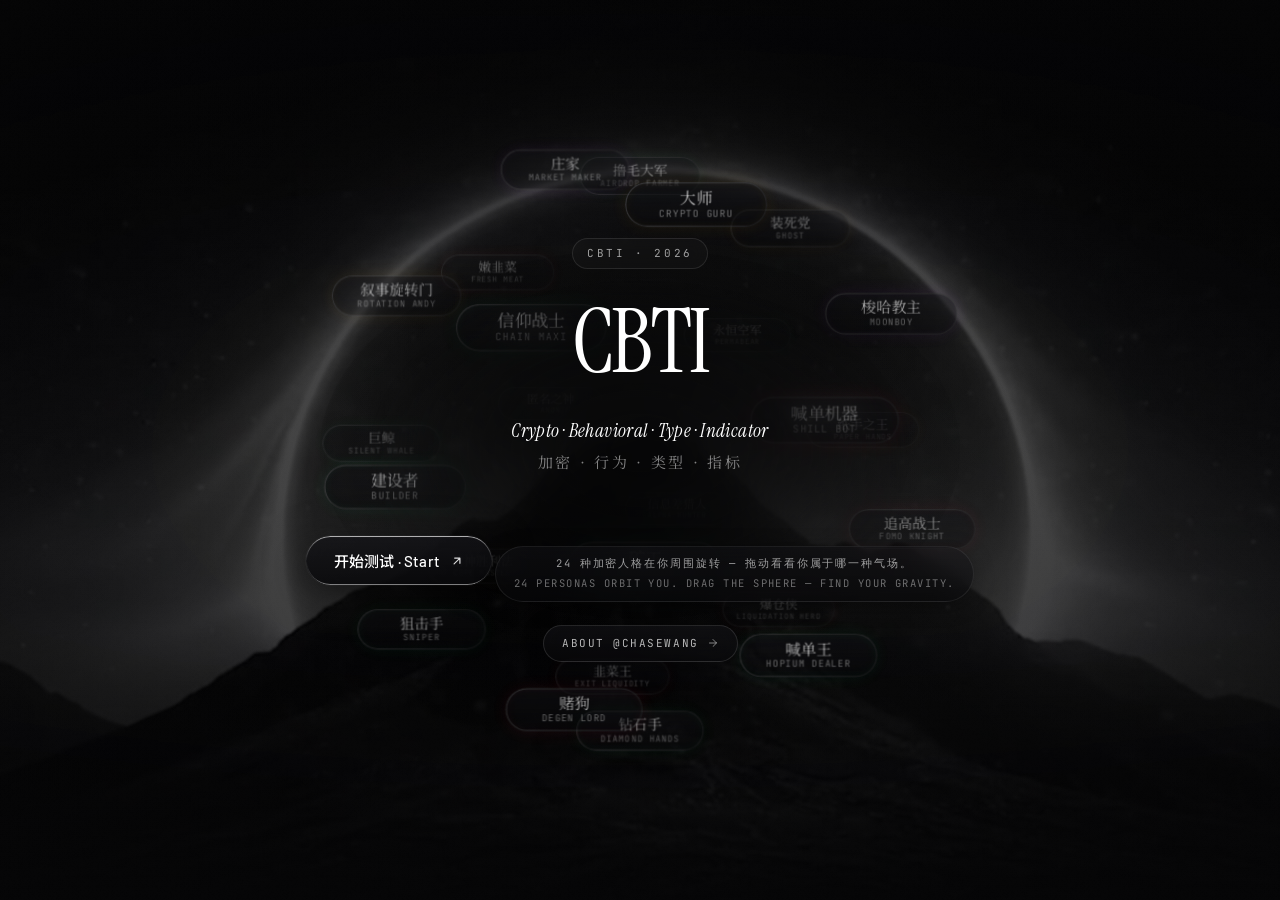
==== commit 7368ba3a: "Redesign Chase profile with Impeccable principles" ====
--- a/index.html
+++ b/index.html
@@ -24,10 +24,19 @@
 
   <link rel="preconnect" href="https://fonts.googleapis.com">
   <link rel="preconnect" href="https://fonts.gstatic.com" crossorigin>
-  <link href="https://fonts.googleapis.com/css2?family=Instrument+Serif:ital@0;1&family=Barlow:wght@300;400;500;600&family=JetBrains+Mono:wght@400;700&family=Noto+Serif+SC:wght@400;500;700&family=Noto+Sans+SC:wght@300;400;500;600&display=swap" rel="stylesheet">
-  <link rel="stylesheet" href="style.css?v=31">
+  <link href="https://fonts.googleapis.com/css2?family=Archivo+Black&family=Instrument+Serif:ital@0;1&family=Barlow:wght@300;400;500;600&family=JetBrains+Mono:wght@400;700&family=Noto+Serif+SC:wght@400;500;700&family=Noto+Sans+SC:wght@300;400;500;600&display=swap" rel="stylesheet">
+  <link rel="stylesheet" href="style.css?v=33">
 </head>
 <body>
+
+  <!--
+    THESIS: Chase's public work is one connected system: behavior becomes markets, code becomes institutions, and workflows compound. Refuses the generic dark-editorial portfolio.
+    OWN-WORLD: cool daylight canvas, drafting-blue fields, verification-lime marks, square rules, and a linked three-node field map.
+    STORY: identify Chase, see the connective thesis, inspect the writing and tools, then follow or return to CBTI.
+    FIRST VIEWPORT: oversized name and three-line thesis on the left; an interactive field map on the right; work and social actions remain visible without scrolling.
+    FORM: public research instrument; code-led; seed key CBTI-CHASE-2026-08.
+    FINISH: unreviewed and undocumented is unfinished; this build ends with the finish review, the verdict, and DESIGN.md.
+  -->
 
   <!-- ═══ Background video (landing + quiz only; hidden on result) ═══
        bg.mp4 is pre-baked as forward+reverse concatenated, so native `loop`
@@ -186,20 +195,71 @@
 
       <!-- Hero -->
       <header class="chase-hero">
-        <span class="landing-eyebrow">crypto · defi · token design</span>
-        <h1 class="chase-title">
-          <span class="blur-in">Chase</span> <span class="blur-in"><em>Wang</em></span>
-        </h1>
-        <p class="chase-tagline">
-          Ex-Binance listing. Writing on tokenomics, DeFi, and why blockchain ledgers are institutions, not databases.
-        </p>
+        <nav class="chase-nav" aria-label="Chase profile sections">
+          <a class="chase-nav-mark" href="#landing">CBTI / CHASE</a>
+          <div class="chase-nav-links">
+            <a href="#chase-writing">Writing</a>
+            <a href="#chase-tools">Tools</a>
+            <a href="#chase-systems">Systems</a>
+          </div>
+        </nav>
+
+        <div class="chase-hero-layout">
+          <div class="chase-hero-copy">
+            <p class="chase-status"><span aria-hidden="true"></span>Independent research &amp; open systems</p>
+            <h1 class="chase-title" aria-label="Chase Wang">
+              <span>Chase</span>
+              <span aria-hidden="true">Wang</span>
+            </h1>
+            <p class="chase-thesis">
+              <span>Behavior becomes markets.</span>
+              <span>Code becomes institutions.</span>
+              <span>Workflows compound.</span>
+            </p>
+            <p class="chase-tagline">
+              Ex-Binance listing. I write and build across token design, DeFi infrastructure, and AI workflows.
+            </p>
+            <div class="chase-hero-actions">
+              <a class="chase-primary-action" href="#chase-writing">
+                <span>Explore selected work</span>
+                <svg width="15" height="15" viewBox="0 0 24 24" fill="none" stroke="currentColor" stroke-width="2" stroke-linecap="round" stroke-linejoin="round" aria-hidden="true"><path d="M5 12h14M12 5l7 7-7 7"/></svg>
+              </a>
+              <a class="chase-inline-action" href="https://x.com/ChaseWang" target="_blank" rel="noopener">Follow on X <svg viewBox="0 0 24 24" aria-hidden="true"><path d="M7 17 17 7M8 7h9v9" /></svg></a>
+            </div>
+          </div>
+
+          <div class="chase-system-map" role="img" aria-label="A linked field map connecting CBTI behavior research, Crypto-Body institutional research, and the AI workflow field map.">
+            <div class="chase-map-meta"><span>FIELD / 001</span><span>3 SIGNALS · 1 SYSTEM</span></div>
+            <svg class="chase-map-lines" viewBox="0 0 520 520" aria-hidden="true">
+              <path class="map-orbit" d="M77 329C36 204 135 74 270 70c132-4 233 106 210 239-22 129-151 206-272 159C145 443 98 395 77 329Z"/>
+              <path class="map-link" d="M122 174 261 262 397 144M261 262l91 154M261 262 122 174M261 262 397 144"/>
+              <circle class="map-pulse" cx="261" cy="262" r="72"/>
+              <circle cx="261" cy="262" r="5"/>
+            </svg>
+            <a class="chase-map-node chase-map-node-behavior" href="#landing">
+              <span>BEHAVIOR</span><strong>CBTI</strong><small>24 personas</small>
+            </a>
+            <a class="chase-map-node chase-map-node-code" href="#paper">
+              <span>CODE</span><strong>Crypto-Body</strong><small>ledger → institution</small>
+            </a>
+            <a class="chase-map-node chase-map-node-agents" href="/landscape">
+              <span>WORKFLOWS</span><strong>Field Map</strong><small>practice → system</small>
+            </a>
+            <div class="chase-map-core" aria-hidden="true"><span>JUDGMENT</span><strong>×</strong></div>
+          </div>
+        </div>
+
+        <div class="chase-evidence-strip" aria-label="Areas of work">
+          <div><span>Practice</span><strong>Token design &amp; DeFi</strong></div>
+          <div><span>Research</span><strong>Ledgers as institutions</strong></div>
+          <div><span>Systems</span><strong>AI workflows that compound</strong></div>
+        </div>
       </header>
 
       <!-- ─── § Socials ─── -->
-      <section class="chase-section chase-socials-section">
+      <section class="chase-section chase-socials-section" id="chase-socials">
         <header class="chase-section-header">
-          <span class="section-eyebrow">§ 01 · Socials</span>
-          <h2 class="section-title">Where to find me</h2>
+          <h2 class="section-title">Follow the work</h2>
         </header>
         <div class="socials-grid">
           <a class="social-card" href="https://x.com/ChaseWang" target="_blank" rel="noopener">
@@ -246,15 +306,14 @@
       </section>
 
       <!-- ─── § Articles & Papers ─── -->
-      <section class="chase-section chase-paper-section">
+      <section class="chase-section chase-paper-section" id="chase-writing">
         <header class="chase-section-header">
-          <span class="section-eyebrow">§ 02 · Articles &amp; Papers</span>
-          <h2 class="section-title">Selected writing</h2>
+          <h2 class="section-title">Ideas, in public</h2>
         </header>
         <span class="subsection-eyebrow">Academic paper · 2025</span>
-        <div class="paper-card">
+        <div class="paper-card paper-card-feature">
           <div class="paper-authors">Mun How Mong · Shuyang Shi · Chase Wang</div>
-          <h2 class="paper-title">What Is a Crypto-Body? <span class="paper-title-sub">Rethinking the Role of the Blockchain Ledger</span></h2>
+          <h3 class="paper-title">What Is a Crypto&#8209;Body? <span class="paper-title-sub">Rethinking the Role of the Blockchain Ledger</span></h3>
           <p class="paper-abstract">
             Cryptocurrencies are often portrayed as volatile, lightly regulated, or tools for illicit activity. This view overlooks a deeper innovation: the <em>Crypto-Body</em> — a self-sustaining digital ledger system that operates as a programmable institutional substrate. The paper proposes five criteria for when a blockchain qualifies as a Crypto-Body, and argues that Ethereum, post-merge, is the most complete specimen.
           </p>
@@ -289,9 +348,9 @@
         </div>
 
         <span class="subsection-eyebrow">Field map · 2026</span>
-        <div class="paper-card">
+        <div class="paper-card paper-card-field-map">
           <div class="paper-authors">Chase Wang · 2026-05</div>
-          <h2 class="paper-title">AI Workflow <span class="paper-title-sub">Practitioner's Field Map</span></h2>
+          <h3 class="paper-title">AI Workflow <span class="paper-title-sub">Practitioner's Field Map</span></h3>
           <p class="paper-abstract">
             36 entries across 6 clusters, 6 active debates, plus a <em>Voices</em> pull-quote gallery. Every <em>[FACT]</em> cites ≥1 month of real workflow use; every <em>[OPINION]</em> is named as such. Modeled on <a href="https://grapeot.github.io/ai-self-evolution-landscape/" target="_blank" rel="noopener">grapeot's frontier landscape</a> — that one maps what's possible at the edge; this one maps what survives daily use.
           </p>
@@ -318,7 +377,7 @@
            Renders directly from writings/index.json. No external widgets.
            Future publishing agent writes to that file; this markup stays as-is.
            Schema + agent contract: writings/README.md -->
-      <section class="chase-section chase-writing-section">
+      <section class="chase-section chase-writing-section" id="chase-essays">
         <span class="subsection-eyebrow">Essays</span>
 
         <div id="writing-grid" class="writing-grid" data-state="loading">
@@ -341,10 +400,9 @@
       </section>
 
       <!-- ─── § Skills for Agents ─── -->
-      <section class="chase-section chase-skills-section">
+      <section class="chase-section chase-skills-section" id="chase-tools">
         <header class="chase-section-header">
-          <span class="section-eyebrow">§ 03 · Skills for Agents</span>
-          <h2 class="section-title">Open-source skills for Claude Code &amp; OpenClaw</h2>
+          <h2 class="section-title">Tools that think with you</h2>
         </header>
         <div class="skills-grid">
           <article class="skill-card" data-id="tls">
@@ -458,10 +516,9 @@
       </section>
 
       <!-- ─── § Others ─── -->
-      <section class="chase-section chase-others-section">
+      <section class="chase-section chase-others-section" id="chase-systems">
         <header class="chase-section-header">
-          <span class="section-eyebrow">§ 04 · Others · 其他项目</span>
-          <h2 class="section-title">Side projects · 副项目</h2>
+          <h2 class="section-title">Proof of work, running</h2>
         </header>
         <div class="others-grid">
           <a class="other-card" href="#landing">
@@ -942,7 +999,7 @@
     </div>
   </div>
 
-  <script src="data.js?v=31"></script>
-  <script src="app.js?v=31"></script>
+  <script src="data.js?v=33"></script>
+  <script src="app.js?v=33"></script>
 </body>
 </html>
--- a/style.css
+++ b/style.css
@@ -855,10 +855,10 @@
 
 .question-dim {
   font-family: var(--font-mono);
-  font-size: 10px;
+  font-size: 11px;
   color: var(--fg-40);
   letter-spacing: 0.14em;
-  text-transform: uppercase;
+  text-transform: none;
 }
 
 .question-text {
@@ -2939,3 +2939,1249 @@
   color: var(--fg-40);
   text-align: left;
 }
+
+/* ============================================================
+   CHASE PROFILE V2 — public research instrument
+   Scoped to #chase so the CBTI quiz, readers, and node screen
+   retain their existing visual systems.
+   ============================================================ */
+
+body.screen-chase {
+  background: #e9ebe5;
+  scrollbar-color: #143fe5 #d7d9d3;
+}
+
+body.screen-chase::before,
+body.screen-chase::after {
+  opacity: 0;
+}
+
+#chase {
+  --chase-canvas: #e9ebe5;
+  --chase-paper: #f8f9f4;
+  --chase-ink: #15171b;
+  --chase-ink-72: rgba(21, 23, 27, 0.72);
+  --chase-ink-54: rgba(21, 23, 27, 0.54);
+  --chase-line: rgba(21, 23, 27, 0.22);
+  --chase-line-soft: rgba(21, 23, 27, 0.11);
+  --chase-blue: #143fe5;
+  --chase-blue-deep: #0d2aa8;
+  --chase-lime: #dfff3f;
+  --chase-carbon: #171a22;
+  --chase-display: 'Archivo Black', 'Noto Sans SC', sans-serif;
+  --chase-gutter: clamp(20px, 5vw, 72px);
+
+  --fg: var(--chase-ink);
+  --fg-70: var(--chase-ink-72);
+  --fg-60: rgba(21, 23, 27, 0.62);
+  --fg-50: var(--chase-ink-54);
+  --fg-40: rgba(21, 23, 27, 0.42);
+  --fg-20: var(--chase-line);
+  --fg-10: var(--chase-line-soft);
+  --fg-06: rgba(21, 23, 27, 0.07);
+  --dd-accent: var(--chase-blue);
+
+  min-height: 100vh;
+  padding: 0;
+  color: var(--chase-ink);
+  background: var(--chase-canvas);
+  overflow: clip;
+}
+
+#chase ::selection {
+  color: #fff;
+  background: var(--chase-blue);
+}
+
+#chase :focus-visible {
+  outline: 3px solid var(--chase-blue);
+  outline-offset: 4px;
+}
+
+#chase .chase-container {
+  width: 100%;
+  max-width: none;
+  margin: 0;
+}
+
+#chase .chase-hero {
+  min-height: 100svh;
+  margin: 0;
+  padding: 0 var(--chase-gutter);
+  text-align: left;
+  border: 0;
+  background:
+    linear-gradient(90deg, transparent 0 55%, rgba(20, 63, 229, 0.045) 55% 100%);
+}
+
+#chase .chase-nav {
+  position: relative;
+  z-index: 5;
+  display: flex;
+  min-height: 76px;
+  align-items: center;
+  justify-content: space-between;
+  gap: 24px;
+  border-bottom: 1px solid var(--chase-line);
+}
+
+#chase .chase-nav a {
+  color: var(--chase-ink);
+  text-decoration: none;
+}
+
+#chase .chase-nav-mark {
+  display: inline-flex;
+  min-height: 44px;
+  align-items: center;
+  font-family: var(--font-mono);
+  font-size: 12px;
+  font-weight: 700;
+  letter-spacing: 0.06em;
+}
+
+#chase .chase-nav-links {
+  display: flex;
+  align-items: center;
+  gap: clamp(18px, 3vw, 42px);
+}
+
+#chase .chase-nav-links a {
+  position: relative;
+  display: inline-flex;
+  min-width: 44px;
+  min-height: 44px;
+  align-items: center;
+  justify-content: center;
+  font-size: 13px;
+  font-weight: 600;
+}
+
+#chase .chase-nav-links a::after {
+  content: '';
+  position: absolute;
+  right: 0;
+  bottom: 7px;
+  left: 0;
+  height: 2px;
+  background: var(--chase-blue);
+  transform: scaleX(0);
+  transform-origin: right;
+  transition: transform 180ms var(--ease-out);
+}
+
+#chase .chase-nav-links a:hover::after {
+  transform: scaleX(1);
+  transform-origin: left;
+}
+
+#chase .chase-hero-layout {
+  display: grid;
+  grid-template-columns: minmax(0, 0.92fr) minmax(480px, 1.08fr);
+  min-height: calc(100svh - 164px);
+  align-items: center;
+  gap: clamp(36px, 6vw, 96px);
+  padding: clamp(48px, 7vh, 92px) 0;
+}
+
+#chase .chase-hero-copy {
+  position: relative;
+  z-index: 2;
+  max-width: 620px;
+}
+
+#chase .chase-status {
+  display: flex;
+  align-items: center;
+  gap: 10px;
+  margin: 0 0 28px;
+  font-family: var(--font-mono);
+  font-size: 12px;
+  font-weight: 700;
+  letter-spacing: 0.06em;
+  text-transform: none;
+  color: var(--chase-ink-54);
+}
+
+#chase .chase-status > span {
+  width: 10px;
+  height: 10px;
+  background: var(--chase-lime);
+  border: 2px solid var(--chase-ink);
+}
+
+#chase .chase-title {
+  display: flex;
+  flex-direction: column;
+  margin: 0 0 30px;
+  font-family: var(--chase-display);
+  font-size: clamp(4.7rem, 8vw, 6rem);
+  font-weight: 400;
+  line-height: 0.84;
+  letter-spacing: -0.035em;
+  color: var(--chase-ink);
+}
+
+#chase .chase-title span:last-child {
+  margin-left: clamp(34px, 7vw, 112px);
+  color: var(--chase-blue);
+}
+
+#chase .chase-thesis {
+  display: flex;
+  flex-direction: column;
+  margin: 0 0 24px;
+  font-size: clamp(1.2rem, 2vw, 1.65rem);
+  font-weight: 600;
+  line-height: 1.18;
+  letter-spacing: -0.025em;
+}
+
+#chase .chase-thesis span:nth-child(2) {
+  color: var(--chase-blue);
+}
+
+#chase .chase-tagline {
+  max-width: 58ch;
+  margin: 0;
+  font-size: 16px;
+  font-weight: 400;
+  line-height: 1.6;
+  color: var(--chase-ink-72);
+  animation: none;
+  opacity: 1;
+}
+
+#chase .chase-hero-actions {
+  display: flex;
+  flex-wrap: wrap;
+  align-items: center;
+  gap: 18px 24px;
+  margin-top: 32px;
+}
+
+#chase .chase-primary-action,
+#chase .chase-inline-action {
+  min-height: 48px;
+  text-decoration: none;
+}
+
+#chase .chase-primary-action {
+  display: inline-flex;
+  align-items: center;
+  justify-content: space-between;
+  gap: 24px;
+  padding: 0 18px;
+  color: #fff;
+  background: var(--chase-ink);
+  font-size: 13px;
+  font-weight: 600;
+  transition: color 180ms var(--ease-out), background 180ms var(--ease-out);
+}
+
+#chase .chase-primary-action:hover {
+  color: var(--chase-ink);
+  background: var(--chase-lime);
+}
+
+#chase .chase-primary-action svg {
+  transition: transform 180ms var(--ease-out);
+}
+
+#chase .chase-primary-action:hover svg {
+  transform: translateX(4px);
+}
+
+#chase .chase-inline-action {
+  display: inline-flex;
+  align-items: center;
+  gap: 8px;
+  color: var(--chase-ink);
+  border-bottom: 2px solid var(--chase-ink);
+  font-size: 13px;
+  font-weight: 600;
+}
+
+#chase .chase-inline-action:hover {
+  color: var(--chase-blue);
+  border-color: var(--chase-blue);
+}
+
+#chase .chase-inline-action svg {
+  width: 15px;
+  height: 15px;
+  fill: none;
+  stroke: currentColor;
+  stroke-width: 2;
+  stroke-linecap: round;
+  stroke-linejoin: round;
+}
+
+#chase .chase-system-map {
+  position: relative;
+  width: min(100%, 620px);
+  aspect-ratio: 1;
+  justify-self: end;
+  overflow: hidden;
+  color: #fff;
+  background: var(--chase-blue);
+  box-shadow: 24px 24px 0 var(--chase-lime);
+}
+
+#chase .chase-system-map::after {
+  content: '';
+  position: absolute;
+  z-index: 1;
+  top: 0;
+  bottom: 0;
+  width: 16%;
+  background: linear-gradient(90deg, transparent, rgba(255,255,255,0.18), transparent);
+  transform: translateX(-120%);
+  animation: chaseMapScan 2.2s var(--ease-out) 0.35s both;
+  pointer-events: none;
+}
+
+@keyframes chaseMapScan {
+  from { transform: translateX(-120%); }
+  to { transform: translateX(720%); }
+}
+
+#chase .chase-map-meta {
+  position: absolute;
+  z-index: 3;
+  top: 22px;
+  right: 24px;
+  left: 24px;
+  display: flex;
+  justify-content: space-between;
+  gap: 16px;
+  font-family: var(--font-mono);
+  font-size: 12px;
+  font-weight: 700;
+  letter-spacing: 0.06em;
+  color: rgba(255,255,255,0.78);
+}
+
+#chase .chase-map-lines {
+  position: absolute;
+  inset: 7%;
+  width: 86%;
+  height: 86%;
+  fill: none;
+  stroke: rgba(255,255,255,0.48);
+  stroke-width: 1.25;
+}
+
+#chase .chase-map-lines circle:not(.map-pulse) {
+  fill: var(--chase-lime);
+  stroke: var(--chase-ink);
+  stroke-width: 3;
+}
+
+#chase .map-orbit {
+  stroke-dasharray: 3 8;
+}
+
+#chase .map-link {
+  stroke: rgba(255,255,255,0.82);
+}
+
+#chase .map-pulse {
+  stroke: var(--chase-lime);
+  stroke-width: 1.5;
+  transform-origin: 261px 262px;
+  animation: chaseMapPulse 1.6s var(--ease-out) 0.3s both;
+}
+
+@keyframes chaseMapPulse {
+  from { opacity: 0; transform: scale(0.35); }
+  to { opacity: 1; transform: scale(1); }
+}
+
+#chase .chase-map-node {
+  position: absolute;
+  z-index: 3;
+  display: flex;
+  min-width: 148px;
+  min-height: 72px;
+  flex-direction: column;
+  justify-content: center;
+  padding: 10px 12px;
+  color: var(--chase-ink);
+  text-decoration: none;
+  background: var(--chase-paper);
+  border: 2px solid var(--chase-ink);
+  transition: color 180ms var(--ease-out), background 180ms var(--ease-out), transform 180ms var(--ease-out);
+}
+
+#chase .chase-map-node:hover {
+  color: var(--chase-ink);
+  background: var(--chase-lime);
+  transform: translate(-3px, -3px);
+}
+
+#chase .chase-map-node > span,
+#chase .chase-map-node > small {
+  font-family: var(--font-mono);
+  font-size: 12px;
+  font-weight: 700;
+  letter-spacing: 0.04em;
+}
+
+#chase .chase-map-node > span { color: var(--chase-blue); }
+#chase .chase-map-node > strong {
+  margin: 2px 0;
+  font-size: 17px;
+  line-height: 1.1;
+}
+#chase .chase-map-node > small { color: var(--chase-ink-54); }
+
+#chase .chase-map-node-behavior { top: 18%; left: 5%; }
+#chase .chase-map-node-code { top: 13%; right: 5%; }
+#chase .chase-map-node-agents { right: 12%; bottom: 6%; }
+
+#chase .chase-map-core {
+  position: absolute;
+  z-index: 3;
+  top: 50%;
+  left: 50%;
+  display: flex;
+  width: 104px;
+  height: 104px;
+  align-items: center;
+  justify-content: center;
+  flex-direction: column;
+  color: var(--chase-ink);
+  background: var(--chase-lime);
+  border: 2px solid var(--chase-ink);
+  transform: translate(-50%, -50%) rotate(8deg);
+}
+
+#chase .chase-map-core span {
+  font-family: var(--font-mono);
+  font-size: 12px;
+  font-weight: 700;
+  letter-spacing: 0.04em;
+}
+
+#chase .chase-map-core strong {
+  font-family: var(--chase-display);
+  font-size: 34px;
+  line-height: 0.85;
+}
+
+#chase .chase-evidence-strip {
+  display: grid;
+  grid-template-columns: repeat(3, 1fr);
+  border-top: 1px solid var(--chase-line);
+  border-bottom: 1px solid var(--chase-line);
+}
+
+#chase .chase-evidence-strip > div {
+  display: flex;
+  min-height: 88px;
+  justify-content: center;
+  flex-direction: column;
+  gap: 4px;
+  padding: 16px 22px;
+  border-right: 1px solid var(--chase-line);
+}
+
+#chase .chase-evidence-strip > div:first-child { padding-left: 0; }
+#chase .chase-evidence-strip > div:last-child { border-right: 0; }
+#chase .chase-evidence-strip span {
+  font-family: var(--font-mono);
+  font-size: 12px;
+  font-weight: 700;
+  letter-spacing: 0.06em;
+  text-transform: uppercase;
+  color: var(--chase-blue);
+}
+#chase .chase-evidence-strip strong {
+  font-size: 14px;
+  line-height: 1.25;
+}
+
+#chase .chase-section,
+#chase .chase-follow,
+#chase .chase-back {
+  width: min(100%, 1320px);
+  margin-right: auto;
+  margin-left: auto;
+  padding-right: var(--chase-gutter);
+  padding-left: var(--chase-gutter);
+}
+
+#chase .chase-section {
+  margin-bottom: 0;
+  padding-top: clamp(88px, 10vw, 150px);
+  padding-bottom: clamp(88px, 10vw, 150px);
+  scroll-margin-top: 20px;
+}
+
+#chase .chase-section + .chase-section {
+  border-top: 1px solid var(--chase-line-soft);
+}
+
+#chase .chase-section-header {
+  margin: 0 0 clamp(42px, 6vw, 72px);
+  padding: 0;
+  border: 0;
+}
+
+#chase .chase-section-header .section-title {
+  max-width: 880px;
+  margin: 0;
+  font-family: var(--chase-display);
+  font-size: clamp(2.8rem, 6vw, 5.7rem);
+  font-weight: 400;
+  line-height: 1;
+  letter-spacing: -0.035em;
+  color: var(--chase-ink);
+  text-wrap: balance;
+}
+
+#chase .subsection-eyebrow,
+#chase .paper-authors,
+#chase .writing-card-eyebrow,
+#chase .skill-card-eyebrow,
+#chase .other-card-eyebrow,
+#chase .substack-feature-eyebrow {
+  font-family: var(--font-mono);
+  font-size: 12px;
+  font-weight: 700;
+  letter-spacing: 0.06em;
+  color: var(--chase-ink-54);
+  text-transform: none;
+}
+
+#chase .subsection-eyebrow {
+  margin: 0 0 16px;
+}
+
+/* Social links: one compact channel rail instead of four glass cards. */
+#chase .chase-socials-section {
+  padding-top: 70px;
+  padding-bottom: 80px;
+}
+
+#chase .chase-socials-section .chase-section-header {
+  margin-bottom: 30px;
+}
+
+#chase .chase-socials-section .section-title {
+  font-size: clamp(2.2rem, 4vw, 3.8rem);
+}
+
+#chase .socials-grid {
+  display: grid;
+  grid-template-columns: repeat(4, minmax(0, 1fr));
+  gap: 0;
+  border-top: 1px solid var(--chase-line);
+  border-bottom: 1px solid var(--chase-line);
+}
+
+#chase .social-card {
+  min-height: 118px;
+  gap: 14px;
+  padding: 20px;
+  color: var(--chase-ink-72);
+  background: transparent;
+  border: 0;
+  border-right: 1px solid var(--chase-line);
+  border-radius: 0;
+  backdrop-filter: none;
+  -webkit-backdrop-filter: none;
+  transition: color 180ms var(--ease-out), background 180ms var(--ease-out);
+}
+
+#chase .social-card:last-child { border-right: 0; }
+#chase .social-card:hover {
+  color: #fff;
+  background: var(--chase-blue);
+}
+
+#chase .social-icon {
+  width: 38px;
+  height: 38px;
+  color: currentColor;
+  background: transparent;
+  border: 1px solid currentColor;
+  border-radius: 0;
+}
+
+#chase .social-card:hover .social-icon {
+  color: var(--chase-lime);
+  background: transparent;
+  border-color: var(--chase-lime);
+}
+
+#chase .social-handle {
+  font-family: var(--font-body);
+  font-size: 16px;
+  font-weight: 600;
+  color: currentColor;
+}
+
+#chase .social-platform {
+  font-size: 12px;
+  font-weight: 700;
+  letter-spacing: 0.04em;
+  color: currentColor;
+  opacity: 0.66;
+  text-transform: none;
+}
+
+/* Featured writing: proof and argument share the page instead of sitting in cards. */
+#chase .paper-card {
+  border-radius: 0;
+  box-shadow: none;
+  backdrop-filter: none;
+  -webkit-backdrop-filter: none;
+}
+
+#chase .paper-card::before { display: none; }
+
+#chase .paper-card-feature {
+  display: grid;
+  grid-template-columns: minmax(0, 1fr) minmax(360px, 0.84fr);
+  gap: 18px clamp(36px, 6vw, 88px);
+  padding: 42px 0;
+  background: transparent;
+  border: 0;
+  border-top: 1px solid var(--chase-ink);
+  border-bottom: 1px solid var(--chase-ink);
+  overflow: visible;
+}
+
+#chase .paper-card-feature > :not(.paper-viewer) { grid-column: 1; }
+#chase .paper-card-feature .paper-viewer {
+  grid-column: 2;
+  grid-row: 1 / 7;
+  align-self: stretch;
+}
+
+#chase .paper-title {
+  margin: 4px 0 24px;
+  font-family: var(--chase-display);
+  font-size: clamp(2.5rem, 4.8vw, 4.8rem);
+  font-weight: 400;
+  line-height: 1;
+  letter-spacing: -0.035em;
+  color: var(--chase-ink);
+}
+
+#chase .paper-title-sub {
+  margin-top: 12px;
+  font-family: var(--font-body);
+  font-size: 0.34em;
+  font-weight: 500;
+  line-height: 1.25;
+  letter-spacing: -0.02em;
+  color: var(--chase-ink-72);
+}
+
+#chase .paper-abstract {
+  max-width: 68ch;
+  margin: 0 0 28px;
+  font-size: 15px;
+  line-height: 1.7;
+  color: var(--chase-ink-72);
+}
+
+#chase .paper-abstract em {
+  font-family: inherit;
+  font-weight: 600;
+  font-style: normal;
+  color: inherit;
+}
+
+#chase .paper-quotes {
+  display: grid;
+  grid-template-columns: 1fr;
+  gap: 0;
+  margin: 0 0 28px;
+  border-top: 1px solid var(--chase-line);
+}
+
+#chase .paper-quote {
+  margin: 0;
+  padding: 14px 0;
+  font-family: var(--font-body);
+  font-size: 13px;
+  font-weight: 500;
+  font-style: normal;
+  line-height: 1.45;
+  color: var(--chase-ink-72);
+  background: transparent;
+  border: 0;
+  border-bottom: 1px solid var(--chase-line);
+  border-radius: 0;
+}
+
+#chase .paper-viewer {
+  height: auto;
+  min-height: 540px;
+  max-height: none;
+  margin: 0;
+  background: #fff;
+  border: 10px solid var(--chase-carbon);
+  border-radius: 0;
+}
+
+#chase .paper-actions,
+#chase .skill-card-actions {
+  gap: 10px;
+}
+
+#chase .paper-action,
+#chase .writing-chip {
+  min-height: 44px;
+  padding: 0 16px;
+  color: var(--chase-ink);
+  background: transparent;
+  border: 1px solid var(--chase-ink);
+  border-radius: 0;
+  backdrop-filter: none;
+  -webkit-backdrop-filter: none;
+}
+
+#chase .paper-action:hover,
+#chase .writing-chip:hover {
+  color: #fff;
+  background: var(--chase-blue);
+  border-color: var(--chase-blue);
+  transform: none;
+}
+
+#chase .paper-action-primary {
+  color: #fff;
+  background: var(--chase-blue);
+  border-color: var(--chase-blue);
+}
+
+#chase .paper-action-primary:hover {
+  color: var(--chase-ink);
+  background: var(--chase-lime);
+  border-color: var(--chase-ink);
+}
+
+#chase .paper-card-field-map {
+  margin-top: 24px;
+  padding: clamp(42px, 7vw, 84px);
+  color: #fff;
+  background: var(--chase-blue);
+  border: 0;
+  overflow: visible;
+}
+
+#chase .paper-card-field-map .paper-authors,
+#chase .paper-card-field-map .paper-title,
+#chase .paper-card-field-map .paper-title-sub,
+#chase .paper-card-field-map .paper-abstract,
+#chase .paper-card-field-map .paper-abstract em {
+  color: #fff;
+}
+
+#chase .paper-card-field-map .paper-authors,
+#chase .paper-card-field-map .paper-title-sub,
+#chase .paper-card-field-map .paper-abstract {
+  color: rgba(255,255,255,0.78);
+}
+
+#chase .paper-card-field-map .paper-abstract a {
+  color: var(--chase-lime);
+  text-underline-offset: 3px;
+}
+
+#chase .paper-card-field-map .paper-quotes {
+  grid-template-columns: repeat(3, 1fr);
+  border-color: rgba(255,255,255,0.36);
+}
+
+#chase .paper-card-field-map .paper-quote {
+  padding: 18px 18px 18px 0;
+  color: rgba(255,255,255,0.86);
+  border-color: rgba(255,255,255,0.36);
+}
+
+#chase .paper-card-field-map .paper-quote + .paper-quote {
+  padding-left: 18px;
+  border-left: 1px solid rgba(255,255,255,0.36);
+}
+
+#chase .paper-card-field-map .paper-action {
+  color: #fff;
+  border-color: rgba(255,255,255,0.68);
+}
+
+#chase .paper-card-field-map .paper-action-primary {
+  color: var(--chase-ink);
+  background: var(--chase-lime);
+  border-color: var(--chase-lime);
+}
+
+/* Essay index: asymmetric rows, not an equal-card grid. */
+#chase .chase-writing-section {
+  padding-top: 0;
+}
+
+#chase .writing-grid {
+  display: block;
+  margin: 0 0 36px;
+  border-top: 1px solid var(--chase-ink);
+}
+
+#chase .writing-card {
+  display: grid;
+  grid-template-columns: minmax(126px, 0.34fr) minmax(260px, 1fr) minmax(280px, 0.92fr);
+  grid-template-areas:
+    'meta title excerpt'
+    'meta subtitle excerpt'
+    'meta quote channels';
+  gap: 12px clamp(24px, 4vw, 60px);
+  padding: 38px 0;
+  color: var(--chase-ink);
+  background: transparent;
+  border: 0;
+  border-bottom: 1px solid var(--chase-line);
+  border-radius: 0;
+  backdrop-filter: none;
+  -webkit-backdrop-filter: none;
+}
+
+#chase .writing-card::before { display: none; }
+#chase .writing-card-meta { grid-area: meta; margin: 2px 0 0; }
+#chase .writing-card-title {
+  grid-area: title;
+  align-self: start;
+  margin: 0;
+  font-family: var(--font-body);
+  font-size: clamp(1.45rem, 2.5vw, 2.15rem);
+  font-weight: 600;
+  line-height: 1.08;
+  letter-spacing: -0.035em;
+  color: var(--chase-ink);
+}
+
+#chase .writing-card.lang-zh .writing-card-title {
+  font-family: var(--font-zh, 'Noto Sans SC', sans-serif);
+  font-size: clamp(1.35rem, 2.4vw, 2rem);
+  font-weight: 600;
+  line-height: 1.26;
+}
+
+#chase .writing-card-subtitle {
+  grid-area: subtitle;
+  margin: 0;
+  font-family: var(--font-body);
+  font-size: 14px;
+  font-style: normal;
+  line-height: 1.45;
+  color: var(--chase-ink-54);
+}
+
+#chase .writing-card-quote {
+  grid-area: quote;
+  align-self: end;
+  margin: 8px 0 0;
+  padding: 0;
+  font-family: var(--font-body);
+  font-size: 13px;
+  font-weight: 500;
+  font-style: normal;
+  line-height: 1.5;
+  color: var(--chase-blue-deep);
+}
+
+#chase .writing-card-quote::before { display: none; }
+#chase .writing-card-excerpt {
+  grid-area: excerpt;
+  margin: 0;
+  font-size: 13px;
+  line-height: 1.68;
+  color: var(--chase-ink-72);
+}
+#chase .writing-card-channels {
+  grid-area: channels;
+  align-self: end;
+  margin: 8px 0 0;
+  padding: 0;
+  border: 0;
+}
+#chase .writing-chip { font-size: 12px; font-weight: 700; text-transform: none; }
+
+#chase .writing-card-skeleton {
+  display: block;
+  min-height: 180px;
+}
+#chase .writing-card-skeleton span {
+  background: linear-gradient(90deg, var(--chase-line-soft), rgba(20,63,229,0.16), var(--chase-line-soft));
+}
+
+#chase .writing-card-fallback {
+  display: flex;
+  min-height: 180px;
+  align-items: flex-start;
+  text-align: left;
+}
+
+#chase .substack-feature {
+  padding: clamp(28px, 5vw, 56px);
+  color: #fff;
+  background: var(--chase-carbon);
+  border: 0;
+  border-radius: 0;
+  backdrop-filter: none;
+  -webkit-backdrop-filter: none;
+}
+
+#chase .substack-feature-eyebrow,
+#chase .substack-feature-desc { color: rgba(255,255,255,0.7); }
+#chase .substack-feature-name {
+  font-family: var(--chase-display);
+  font-size: clamp(1.7rem, 3vw, 3rem);
+  line-height: 1;
+  letter-spacing: -0.04em;
+  color: #fff;
+}
+#chase .substack-feature .paper-action-primary {
+  color: var(--chase-ink);
+  background: var(--chase-lime);
+  border-color: var(--chase-lime);
+}
+
+/* Tools: each project is a wide case-study field with one clear hierarchy. */
+#chase .skills-grid { gap: 18px; }
+#chase .skill-card {
+  display: grid;
+  grid-template-columns: minmax(230px, 0.62fr) minmax(0, 1.38fr);
+  grid-template-rows: auto auto auto;
+  gap: 0 clamp(32px, 6vw, 88px);
+  padding: clamp(40px, 6vw, 72px);
+  background: var(--chase-paper);
+  border: 0;
+  border-radius: 0;
+  backdrop-filter: none;
+  -webkit-backdrop-filter: none;
+}
+#chase .skill-card::before { display: none; }
+#chase .skill-card-head {
+  grid-column: 1;
+  grid-row: 1 / 4;
+  align-content: flex-start;
+  flex-direction: column;
+  justify-content: flex-start;
+  margin: 0;
+}
+#chase .skill-card-desc { grid-column: 2; margin: 0 0 28px; }
+#chase .skill-list { grid-column: 2; margin: 0 0 28px; }
+#chase .skill-card-actions { grid-column: 2; }
+
+#chase .skill-card[data-id='tls'] { background: var(--chase-lime); }
+#chase .skill-card[data-id='uap-release-analyzer'] {
+  color: #fff;
+  background: var(--chase-carbon);
+}
+
+#chase .skill-card-title {
+  margin-top: 6px;
+  font-family: var(--chase-display);
+  font-size: clamp(2.7rem, 5vw, 5.5rem);
+  font-weight: 400;
+  line-height: 0.96;
+  letter-spacing: -0.035em;
+  color: currentColor;
+  overflow-wrap: anywhere;
+}
+
+#chase .skill-card-repo {
+  min-height: 44px;
+  margin-top: 30px;
+  padding: 0 0 8px;
+  color: currentColor;
+  background: transparent;
+  border: 0;
+  border-bottom: 1px solid currentColor;
+  border-radius: 0;
+  white-space: normal;
+  overflow-wrap: anywhere;
+}
+
+#chase .skill-card-repo:hover { color: var(--chase-blue); border-color: currentColor; }
+#chase .skill-card-desc {
+  max-width: 74ch;
+  font-size: 15px;
+  line-height: 1.7;
+  color: currentColor;
+  opacity: 0.8;
+}
+#chase .skill-card-desc em { color: currentColor; font-weight: 600; font-style: normal; }
+#chase .skill-list {
+  padding-top: 20px;
+  gap: 20px;
+  border-color: currentColor;
+}
+#chase .skill-item { grid-template-columns: minmax(180px, 0.45fr) 1fr; gap: 22px; }
+#chase .skill-cmd {
+  padding: 0;
+  font-size: 12px;
+  color: var(--chase-blue-deep);
+  background: transparent;
+  border: 0;
+  border-radius: 0;
+}
+#chase .skill-item-desc { color: currentColor; opacity: 0.68; }
+#chase .skill-item-desc em { color: currentColor; font-style: normal; font-weight: 600; }
+#chase .skill-item-desc a { color: currentColor; text-underline-offset: 3px; }
+
+#chase .skill-card[data-id='uap-release-analyzer'] .skill-card-eyebrow,
+#chase .skill-card[data-id='uap-release-analyzer'] .skill-item-desc,
+#chase .skill-card[data-id='uap-release-analyzer'] .skill-card-desc {
+  color: rgba(255,255,255,0.78);
+}
+#chase .skill-card[data-id='uap-release-analyzer'] .skill-cmd { color: var(--chase-lime); }
+#chase .skill-card[data-id='uap-release-analyzer'] .paper-action {
+  color: #fff;
+  border-color: rgba(255,255,255,0.68);
+}
+#chase .skill-card[data-id='uap-release-analyzer'] .paper-action-primary {
+  color: var(--chase-ink);
+  background: var(--chase-lime);
+  border-color: var(--chase-lime);
+}
+
+/* Running systems: two decisive fields, no card chrome. */
+#chase .others-grid {
+  grid-template-columns: 1fr 1fr;
+  gap: 18px;
+}
+#chase .other-card {
+  min-height: 360px;
+  align-items: flex-end;
+  padding: clamp(30px, 5vw, 58px);
+  color: #fff;
+  background: var(--chase-blue);
+  border: 0;
+  border-radius: 0;
+}
+#chase .other-card:nth-child(2) { background: var(--chase-carbon); }
+#chase .other-card:hover { color: #fff; border: 0; }
+#chase .other-card-eyebrow,
+#chase .other-card-desc { color: rgba(255,255,255,0.76); }
+#chase .other-card-title {
+  margin-bottom: 16px;
+  font-family: var(--chase-display);
+  font-size: clamp(2.4rem, 4vw, 4.5rem);
+  font-weight: 400;
+  line-height: 1;
+  letter-spacing: -0.035em;
+  color: #fff;
+}
+#chase .other-card-desc { max-width: 58ch; font-size: 14px; line-height: 1.65; }
+#chase .other-card-arrow {
+  width: 48px;
+  height: 48px;
+  color: var(--chase-ink);
+  background: var(--chase-lime);
+  border: 0;
+  border-radius: 0;
+}
+#chase .other-card:hover .other-card-arrow {
+  background: #fff;
+  border: 0;
+  transform: translateX(5px);
+}
+
+#chase .chase-follow {
+  max-width: none;
+  padding-top: clamp(72px, 9vw, 130px);
+  padding-bottom: clamp(72px, 9vw, 130px);
+  font-family: var(--chase-display);
+  font-size: clamp(2.3rem, 6vw, 5.5rem);
+  line-height: 1.06;
+  letter-spacing: -0.035em;
+  text-align: left;
+  color: var(--chase-ink);
+  background: var(--chase-lime);
+  border: 0;
+}
+#chase .chase-follow p { max-width: 980px; margin: 0 auto; }
+#chase .chase-follow a {
+  color: var(--chase-blue);
+  border-bottom: 0.08em solid currentColor;
+}
+#chase .chase-follow a:hover { color: var(--chase-ink); border-color: currentColor; }
+
+#chase .chase-back {
+  max-width: none;
+  padding-top: 32px;
+  padding-bottom: 32px;
+  text-align: left;
+  background: var(--chase-carbon);
+}
+#chase .btn-back {
+  min-height: 44px;
+  padding: 0;
+  color: rgba(255,255,255,0.76);
+  border: 0;
+  border-radius: 0;
+}
+#chase .btn-back:hover { color: var(--chase-lime); }
+
+@media (max-width: 1080px) {
+  #chase .chase-hero-layout {
+    grid-template-columns: minmax(0, 0.88fr) minmax(420px, 1.12fr);
+    gap: 42px;
+  }
+  #chase .chase-system-map { box-shadow: 16px 16px 0 var(--chase-lime); }
+  #chase .socials-grid { grid-template-columns: repeat(2, 1fr); }
+  #chase .social-card:nth-child(2) { border-right: 0; }
+  #chase .social-card:nth-child(-n + 2) { border-bottom: 1px solid var(--chase-line); }
+}
+
+@media (max-width: 900px) {
+  #chase .chase-hero {
+    min-height: auto;
+    background: var(--chase-canvas);
+  }
+  #chase .chase-hero-layout {
+    grid-template-columns: 1fr;
+    min-height: auto;
+    padding: 58px 0 70px;
+  }
+  #chase .chase-hero-copy { max-width: 660px; }
+  #chase .chase-system-map {
+    width: min(100%, 650px);
+    justify-self: center;
+  }
+  #chase .paper-card-feature { grid-template-columns: 1fr; }
+  #chase .paper-card-feature > :not(.paper-viewer),
+  #chase .paper-card-feature .paper-viewer { grid-column: 1; }
+  #chase .paper-card-feature .paper-viewer { grid-row: auto; min-height: 520px; margin-top: 16px; }
+  #chase .writing-card {
+    grid-template-columns: minmax(110px, 0.3fr) minmax(0, 1fr);
+    grid-template-areas:
+      'meta title'
+      'meta subtitle'
+      'meta quote'
+      'meta excerpt'
+      'meta channels';
+  }
+  #chase .skill-card { grid-template-columns: 1fr; }
+  #chase .skill-card-head,
+  #chase .skill-card-desc,
+  #chase .skill-list,
+  #chase .skill-card-actions { grid-column: 1; }
+  #chase .skill-card-head { grid-row: auto; margin-bottom: 36px; }
+  #chase .others-grid { grid-template-columns: 1fr; }
+}
+
+@media (max-width: 640px) {
+  #chase { --chase-gutter: 18px; }
+  #chase .chase-nav {
+    min-height: 62px;
+    align-items: center;
+  }
+  #chase .chase-nav-mark { font-size: 12px; }
+  #chase .chase-nav-links { gap: 13px; }
+  #chase .chase-nav-links a { font-size: 12px; }
+  #chase .chase-hero-layout {
+    gap: 48px;
+    padding: 42px 0 62px;
+  }
+  #chase .chase-status { margin-bottom: 22px; font-size: 12px; }
+  #chase .chase-title {
+    margin-bottom: 24px;
+    font-size: clamp(4rem, 21vw, 5.35rem);
+    line-height: 0.8;
+  }
+  #chase .chase-title span:last-child { margin-left: 28px; }
+  #chase .chase-thesis { font-size: 1.17rem; }
+  #chase .chase-tagline { font-size: 14px; line-height: 1.62; }
+  #chase .chase-hero-actions { margin-top: 26px; }
+  #chase .chase-primary-action { flex: 1 1 220px; }
+  #chase .chase-system-map { box-shadow: 10px 10px 0 var(--chase-lime); }
+  #chase .chase-map-meta { top: 14px; right: 14px; left: 14px; font-size: 12px; }
+  #chase .chase-map-node {
+    min-width: 116px;
+    min-height: 58px;
+    padding: 8px 9px;
+    border-width: 1.5px;
+  }
+  #chase .chase-map-node > strong { font-size: 13px; }
+  #chase .chase-map-node > span { font-size: 12px; }
+  #chase .chase-map-node > small { display: none; }
+  #chase .chase-map-node-code { right: 3%; }
+  #chase .chase-map-node-agents { right: 6%; bottom: 5%; }
+  #chase .chase-map-core { width: 76px; height: 76px; }
+  #chase .chase-map-core span { font-size: 12px; }
+  #chase .chase-map-core strong { font-size: 27px; }
+  #chase .chase-evidence-strip { grid-template-columns: 1fr; }
+  #chase .chase-evidence-strip > div,
+  #chase .chase-evidence-strip > div:first-child {
+    min-height: 68px;
+    padding: 14px 0;
+    border-right: 0;
+    border-bottom: 1px solid var(--chase-line);
+  }
+  #chase .chase-evidence-strip > div:last-child { border-bottom: 0; }
+
+  #chase .chase-section { padding-top: 78px; padding-bottom: 78px; }
+  #chase .chase-section-header { margin-bottom: 38px; }
+  #chase .chase-section-header .section-title { font-size: clamp(2.5rem, 13vw, 3.8rem); }
+  #chase .chase-socials-section { padding-top: 58px; padding-bottom: 64px; }
+  #chase .socials-grid { grid-template-columns: 1fr; }
+  #chase .social-card,
+  #chase .social-card:nth-child(2) {
+    min-height: 92px;
+    padding: 16px 10px;
+    border-right: 0;
+    border-bottom: 1px solid var(--chase-line);
+  }
+  #chase .social-card:last-child { border-bottom: 0; }
+  #chase .social-platform { font-size: 12px; }
+
+  #chase .paper-card-feature { gap: 14px; padding: 30px 0; }
+  #chase .paper-title { font-size: clamp(2.45rem, 13vw, 3.7rem); }
+  #chase .paper-title-sub { font-size: 0.4em; }
+  #chase .paper-viewer { display: none; }
+  #chase .paper-actions { display: grid; grid-template-columns: 1fr; }
+  #chase .paper-action { justify-content: space-between; }
+  #chase .paper-card-field-map { margin-top: 18px; padding: 34px 24px; }
+  #chase .paper-card-field-map .paper-quotes { grid-template-columns: 1fr; }
+  #chase .paper-card-field-map .paper-quote,
+  #chase .paper-card-field-map .paper-quote + .paper-quote {
+    padding: 14px 0;
+    border-left: 0;
+  }
+
+  #chase .writing-card {
+    display: flex;
+    gap: 0;
+    padding: 30px 0;
+  }
+  #chase .writing-card-meta { margin-bottom: 16px; }
+  #chase .writing-card-title { margin-bottom: 10px; }
+  #chase .writing-card-subtitle { margin-bottom: 4px; }
+  #chase .writing-card-quote { margin: 14px 0 0; }
+  #chase .writing-card-excerpt { margin-top: 16px; }
+  #chase .writing-card-channels { margin-top: 18px; }
+  #chase .writing-chip { flex: 1 1 100%; justify-content: space-between; }
+  #chase .substack-feature { align-items: stretch; }
+
+  #chase .skill-card { padding: 34px 24px; }
+  #chase .skill-card-title { font-size: clamp(2.65rem, 14vw, 4.2rem); }
+  #chase .skill-item { grid-template-columns: 1fr; gap: 8px; }
+  #chase .skill-card-actions { display: grid; grid-template-columns: 1fr; }
+  #chase .other-card { min-height: 390px; padding: 30px 24px; }
+  #chase .other-card-title { font-size: clamp(2.5rem, 13vw, 3.8rem); }
+  #chase .chase-follow { font-size: clamp(2.25rem, 12vw, 3.8rem); }
+}
+
+@media (prefers-reduced-motion: reduce) {
+  #chase .chase-system-map::after,
+  #chase .map-pulse {
+    animation: none !important;
+  }
+}
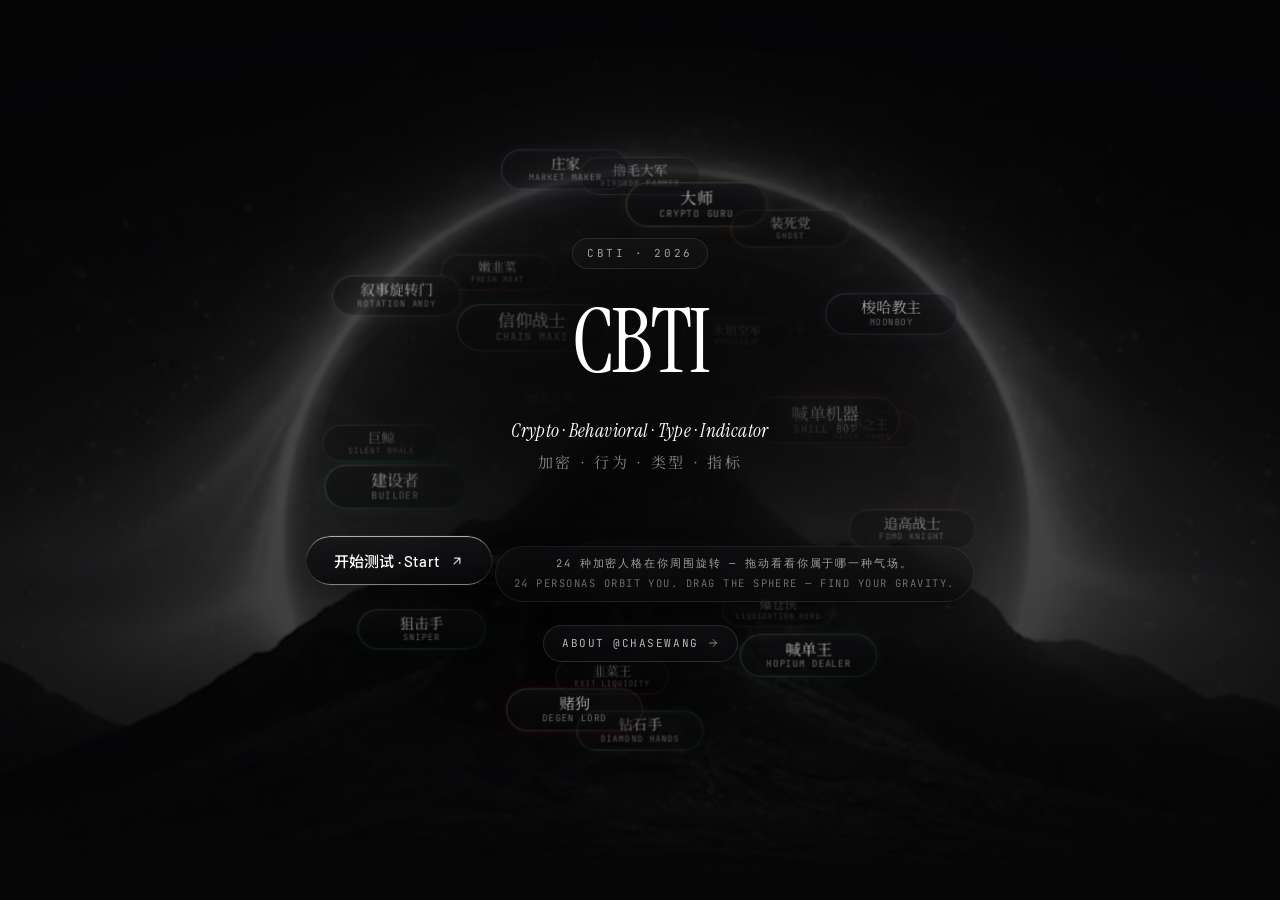
==== commit 21293a8e: "Harden Chase display typography fallback" ====
--- a/index.html
+++ b/index.html
@@ -25,7 +25,7 @@
   <link rel="preconnect" href="https://fonts.googleapis.com">
   <link rel="preconnect" href="https://fonts.gstatic.com" crossorigin>
   <link href="https://fonts.googleapis.com/css2?family=Archivo+Black&family=Instrument+Serif:ital@0;1&family=Barlow:wght@300;400;500;600&family=JetBrains+Mono:wght@400;700&family=Noto+Serif+SC:wght@400;500;700&family=Noto+Sans+SC:wght@300;400;500;600&display=swap" rel="stylesheet">
-  <link rel="stylesheet" href="style.css?v=33">
+  <link rel="stylesheet" href="style.css?v=34">
 </head>
 <body>
 
@@ -999,7 +999,7 @@
     </div>
   </div>
 
-  <script src="data.js?v=33"></script>
-  <script src="app.js?v=33"></script>
+  <script src="data.js?v=34"></script>
+  <script src="app.js?v=34"></script>
 </body>
 </html>
--- a/style.css
+++ b/style.css
@@ -2968,7 +2968,7 @@
   --chase-blue-deep: #0d2aa8;
   --chase-lime: #dfff3f;
   --chase-carbon: #171a22;
-  --chase-display: 'Archivo Black', 'Noto Sans SC', sans-serif;
+  --chase-display: 'Archivo Black', 'Arial Black', 'Helvetica Neue', system-ui, 'Noto Sans SC', sans-serif;
   --chase-gutter: clamp(20px, 5vw, 72px);
 
   --fg: var(--chase-ink);
@@ -3116,7 +3116,7 @@
   margin: 0 0 30px;
   font-family: var(--chase-display);
   font-size: clamp(4.7rem, 8vw, 6rem);
-  font-weight: 400;
+  font-weight: 900;
   line-height: 0.84;
   letter-spacing: -0.035em;
   color: var(--chase-ink);
@@ -3434,7 +3434,7 @@
   margin: 0;
   font-family: var(--chase-display);
   font-size: clamp(2.8rem, 6vw, 5.7rem);
-  font-weight: 400;
+  font-weight: 900;
   line-height: 1;
   letter-spacing: -0.035em;
   color: var(--chase-ink);
@@ -3565,7 +3565,7 @@
   margin: 4px 0 24px;
   font-family: var(--chase-display);
   font-size: clamp(2.5rem, 4.8vw, 4.8rem);
-  font-weight: 400;
+  font-weight: 900;
   line-height: 1;
   letter-spacing: -0.035em;
   color: var(--chase-ink);
@@ -3841,6 +3841,7 @@
 #chase .substack-feature-name {
   font-family: var(--chase-display);
   font-size: clamp(1.7rem, 3vw, 3rem);
+  font-weight: 900;
   line-height: 1;
   letter-spacing: -0.04em;
   color: #fff;
@@ -3888,7 +3889,7 @@
   margin-top: 6px;
   font-family: var(--chase-display);
   font-size: clamp(2.7rem, 5vw, 5.5rem);
-  font-weight: 400;
+  font-weight: 900;
   line-height: 0.96;
   letter-spacing: -0.035em;
   color: currentColor;
@@ -3973,7 +3974,7 @@
   margin-bottom: 16px;
   font-family: var(--chase-display);
   font-size: clamp(2.4rem, 4vw, 4.5rem);
-  font-weight: 400;
+  font-weight: 900;
   line-height: 1;
   letter-spacing: -0.035em;
   color: #fff;
@@ -3999,6 +4000,7 @@
   padding-bottom: clamp(72px, 9vw, 130px);
   font-family: var(--chase-display);
   font-size: clamp(2.3rem, 6vw, 5.5rem);
+  font-weight: 900;
   line-height: 1.06;
   letter-spacing: -0.035em;
   text-align: left;
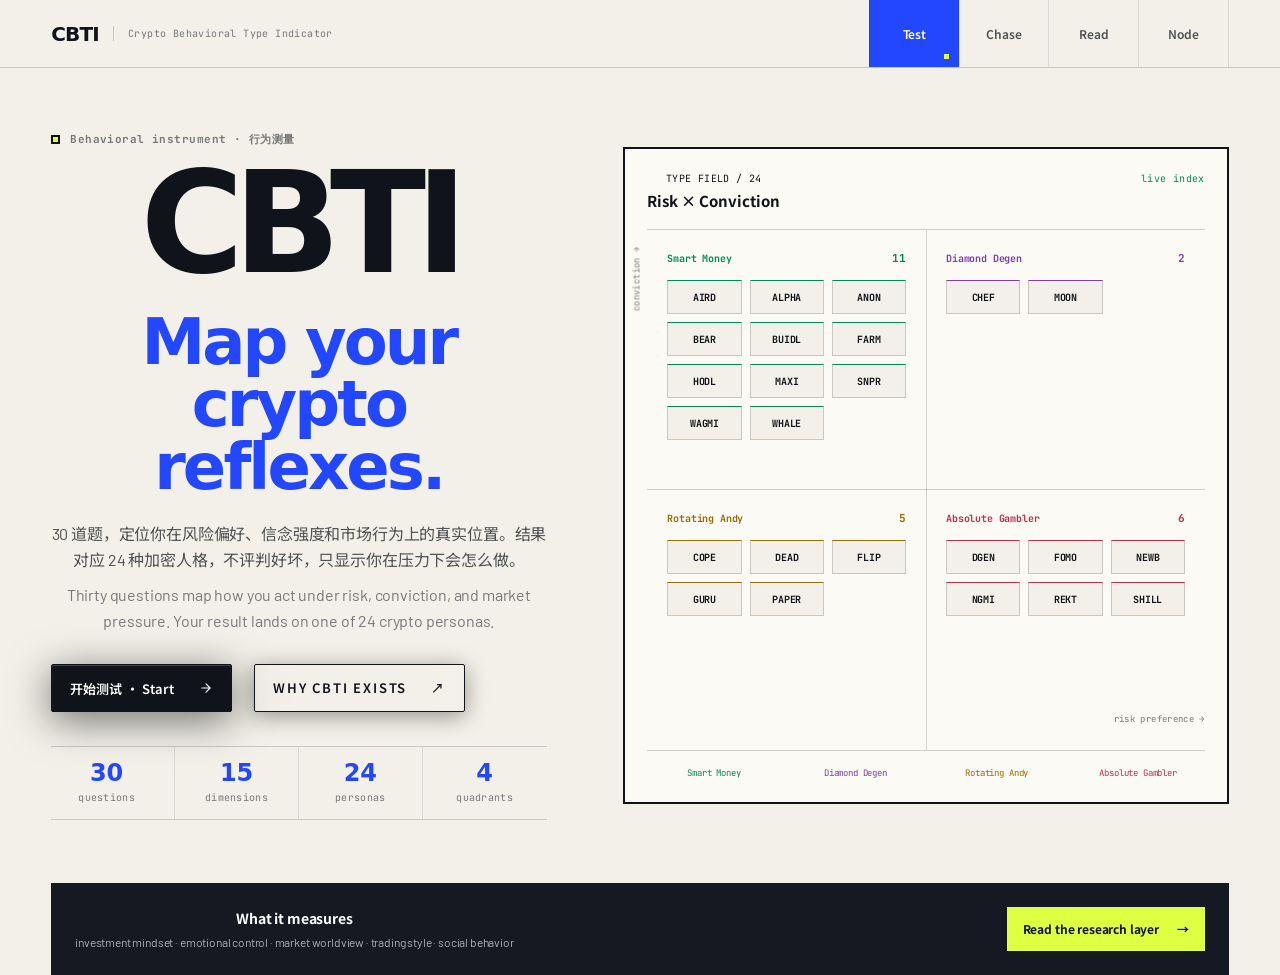
==== commit ca217a2a: "Redesign CBTI as a unified behavioral instrument" ====
--- a/index.html
+++ b/index.html
@@ -20,12 +20,13 @@
   <link rel="icon" type="image/png" sizes="192x192" href="assets/icon/favicon-192.png">
   <link rel="apple-touch-icon" sizes="180x180" href="assets/icon/apple-touch-icon.png">
   <link rel="shortcut icon" href="assets/icon/favicon.ico">
-  <meta name="theme-color" content="#050506">
+  <meta name="theme-color" content="#f2f0e8">
 
   <link rel="preconnect" href="https://fonts.googleapis.com">
   <link rel="preconnect" href="https://fonts.gstatic.com" crossorigin>
   <link href="https://fonts.googleapis.com/css2?family=Archivo+Black&family=Instrument+Serif:ital@0;1&family=Barlow:wght@300;400;500;600&family=JetBrains+Mono:wght@400;700&family=Noto+Serif+SC:wght@400;500;700&family=Noto+Sans+SC:wght@300;400;500;600&display=swap" rel="stylesheet">
-  <link rel="stylesheet" href="style.css?v=34">
+  <link rel="stylesheet" href="style.css?v=35">
+  <link rel="stylesheet" href="redesign.css?v=1">
 </head>
 <body>
 
@@ -48,71 +49,122 @@
     <div class="bg-video-overlay"></div>
   </div>
 
+  <a class="site-skip" href="#site-main">Skip to content</a>
+  <header class="site-header">
+    <a class="site-brand" href="#landing" aria-label="CBTI home">
+      <strong>CBTI</strong>
+      <span>Crypto Behavioral Type Indicator</span>
+    </a>
+    <nav class="site-nav" aria-label="Primary navigation">
+      <a href="#landing" data-route="test">Test</a>
+      <a href="#chase" data-route="chase">Chase</a>
+      <a href="#paper" data-route="research">Read</a>
+      <a href="#node" data-route="node">Node</a>
+    </nav>
+  </header>
+
+  <main id="site-main">
+
   <!-- ═══ Landing ═══ -->
   <div id="landing" class="screen active">
-    <!-- Persona sphere — 24 result cards orbiting around the hero. Decorative
-         but interactive (drag to spin, hover to highlight, click to start).
-         All positioning + animation lives in PersonaSphere (app.js). -->
     <div id="persona-sphere" class="persona-sphere" aria-hidden="true"></div>
 
-    <div class="landing-card">
-      <span class="landing-eyebrow">CBTI · 2026</span>
-      <h1 class="landing-title">
-        <span class="blur-in">C</span><span class="blur-in">B</span><span class="blur-in">T</span><span class="blur-in">I</span>
-      </h1>
-      <p class="landing-fullname"><em>Crypto · Behavioral · Type · Indicator</em></p>
-      <p class="landing-fullname-zh">加密 · 行为 · 类型 · 指标</p>
-
-      <button class="btn-start" onclick="startTest()">
-        <span>开始测试 · Start</span>
-        <svg width="14" height="14" viewBox="0 0 24 24" fill="none" stroke="currentColor" stroke-width="2" stroke-linecap="round" stroke-linejoin="round"><path d="M7 17L17 7M17 7H8M17 7V16"/></svg>
-      </button>
-
-      <p class="landing-tease">
-        <span>24 种加密人格在你周围旋转 — 拖动看看你属于哪一种气场。</span>
-        <span class="landing-tease-en">24 personas orbit you. Drag the sphere — find your gravity.</span>
-      </p>
-
-      <a class="btn-meet" href="#chase">
-        <span>About @ChaseWang</span>
-        <svg width="12" height="12" viewBox="0 0 24 24" fill="none" stroke="currentColor" stroke-width="2" stroke-linecap="round" stroke-linejoin="round"><path d="M5 12h14M12 5l7 7-7 7"/></svg>
-      </a>
+    <section class="landing-shell" aria-labelledby="landing-title">
+      <div class="landing-copy">
+        <p class="landing-kicker"><span aria-hidden="true"></span>Behavioral instrument · 行为测量</p>
+        <div class="landing-mark" aria-hidden="true">CBTI</div>
+        <h1 id="landing-title">Map your crypto reflexes.</h1>
+        <p class="landing-lede">30 道题，定位你在风险偏好、信念强度和市场行为上的真实位置。结果对应 24 种加密人格，不评判好坏，只显示你在压力下会怎么做。</p>
+        <p class="landing-lede-en">Thirty questions map how you act under risk, conviction, and market pressure. Your result lands on one of 24 crypto personas.</p>
+
+        <div class="landing-actions">
+          <button class="btn-start" onclick="startTest()">
+            <span>开始测试 · Start</span>
+            <svg width="14" height="14" viewBox="0 0 24 24" fill="none" stroke="currentColor" stroke-width="2" stroke-linecap="round" stroke-linejoin="round" aria-hidden="true"><path d="M5 12h14M12 5l7 7-7 7"/></svg>
+          </button>
+          <a class="btn-meet" href="#chase">Why CBTI exists <span aria-hidden="true">↗</span></a>
+        </div>
+
+        <dl class="landing-facts" aria-label="Test facts">
+          <div><dt>30</dt><dd>questions</dd></div>
+          <div><dt>15</dt><dd>dimensions</dd></div>
+          <div><dt>24</dt><dd>personas</dd></div>
+          <div><dt>4</dt><dd>quadrants</dd></div>
+        </dl>
+      </div>
+
+      <div class="landing-atlas-wrap">
+        <header class="atlas-head">
+          <div><span>TYPE FIELD / 24</span><strong>Risk × Conviction</strong></div>
+          <span>live index</span>
+        </header>
+        <div id="persona-atlas" class="persona-atlas" aria-label="The 24 CBTI personas arranged by behavioral quadrant"></div>
+        <div class="atlas-axis atlas-axis-x">risk preference →</div>
+        <div class="atlas-axis atlas-axis-y">conviction →</div>
+        <div class="atlas-legend" aria-label="Behavioral quadrants">
+          <span class="q-smart-money">Smart Money</span>
+          <span class="q-diamond-degen">Diamond Degen</span>
+          <span class="q-rotating-andy">Rotating Andy</span>
+          <span class="q-gambler">Absolute Gambler</span>
+        </div>
+      </div>
+    </section>
+
+    <div class="landing-method">
+      <p><strong>What it measures</strong><span>investment mindset · emotional control · market worldview · trading style · social behavior</span></p>
+      <a href="#paper">Read the research layer <span aria-hidden="true">→</span></a>
     </div>
   </div>
 
   <!-- ═══ Quiz ═══ -->
   <div id="quiz" class="screen">
-    <div class="quiz-container">
-      <div class="quiz-header-bar">
-        <div class="progress-bar-wrap">
-          <div class="progress-bar-track">
-            <div class="progress-bar-fill"></div>
-          </div>
-        </div>
-        <div class="quiz-meta">
-          <span class="progress-text">0 / 30</span>
-          <span class="page-indicator"></span>
-        </div>
-      </div>
-
-      <div id="questions-list"></div>
-
-      <div class="quiz-nav">
-        <button class="btn-nav btn-prev" onclick="prevPage()">
-          <svg width="14" height="14" viewBox="0 0 24 24" fill="none" stroke="currentColor" stroke-width="2" stroke-linecap="round" stroke-linejoin="round"><path d="M19 12H5M5 12L12 19M5 12L12 5"/></svg>
-          <span>Back</span>
-        </button>
-        <button class="btn-nav btn-next" onclick="nextPage()">
-          <span>Next</span>
-          <svg width="14" height="14" viewBox="0 0 24 24" fill="none" stroke="currentColor" stroke-width="2" stroke-linecap="round" stroke-linejoin="round"><path d="M5 12H19M19 12L12 5M19 12L12 19"/></svg>
-        </button>
+    <div class="quiz-shell">
+      <aside class="quiz-aside">
+        <a class="quiz-exit" href="#landing">CBTI / Exit test</a>
+        <div>
+          <p class="quiz-aside-label">Behavioral scan</p>
+          <h1>Answer for the trade you would actually make.</h1>
+          <p>选你真实会做的动作，不选你认为“更聪明”的答案。每页完成后会自动前进。</p>
+        </div>
+        <p class="quiz-privacy">No account. No wallet. Answers stay in this browser session.</p>
+      </aside>
+      <div class="quiz-container quiz-stage">
+        <div class="quiz-header-bar">
+          <div class="progress-bar-wrap">
+            <div class="progress-bar-track">
+              <div class="progress-bar-fill"></div>
+            </div>
+          </div>
+          <div class="quiz-meta">
+            <span class="progress-text">0 / 30</span>
+            <span class="page-indicator"></span>
+          </div>
+        </div>
+
+        <div id="questions-list"></div>
+
+        <div class="quiz-nav">
+          <button class="btn-nav btn-prev" onclick="prevPage()">
+            <svg width="14" height="14" viewBox="0 0 24 24" fill="none" stroke="currentColor" stroke-width="2" stroke-linecap="round" stroke-linejoin="round" aria-hidden="true"><path d="M19 12H5M5 12L12 19M5 12L12 5"/></svg>
+            <span>Back</span>
+          </button>
+          <button class="btn-nav btn-next" onclick="nextPage()">
+            <span>Next</span>
+            <svg width="14" height="14" viewBox="0 0 24 24" fill="none" stroke="currentColor" stroke-width="2" stroke-linecap="round" stroke-linejoin="round" aria-hidden="true"><path d="M5 12H19M19 12L12 5M19 12L12 19"/></svg>
+          </button>
+        </div>
       </div>
     </div>
   </div>
 
   <!-- ═══ Result ═══ -->
   <div id="result" class="screen">
-    <div class="result-container">
+    <div class="result-container" aria-live="polite">
+      <header class="result-header">
+        <p>CBTI result dossier</p>
+        <h1>Your behavior has coordinates.</h1>
+        <span>Persona identity, quadrant position, and the fifteen dimensions behind it.</span>
+      </header>
 
       <!-- Section 1: Persona Hero (the reveal) -->
       <div class="result-persona-card" id="persona-card">
@@ -121,7 +173,7 @@
           <span id="persona-quadrant" class="persona-quadrant"></span>
         </div>
         <div class="persona-hero">
-          <img id="persona-meme" class="persona-meme" src="" alt="" />
+          <img id="persona-meme" class="persona-meme" src="[data-uri]" alt="" />
           <div class="persona-identity">
             <div id="persona-code" class="persona-code"></div>
             <div id="persona-cn" class="persona-cn"></div>
@@ -242,7 +294,7 @@
             <a class="chase-map-node chase-map-node-code" href="#paper">
               <span>CODE</span><strong>Crypto-Body</strong><small>ledger → institution</small>
             </a>
-            <a class="chase-map-node chase-map-node-agents" href="/landscape">
+            <a class="chase-map-node chase-map-node-agents" href="/landscape.html">
               <span>WORKFLOWS</span><strong>Field Map</strong><small>practice → system</small>
             </a>
             <div class="chase-map-core" aria-hidden="true"><span>JUDGMENT</span><strong>×</strong></div>
@@ -361,7 +413,7 @@
           </div>
 
           <div class="paper-actions">
-            <a class="paper-action paper-action-primary" href="/landscape">
+            <a class="paper-action paper-action-primary" href="/landscape.html">
               <span>Read the landscape</span>
               <svg width="13" height="13" viewBox="0 0 24 24" fill="none" stroke="currentColor" stroke-width="2" stroke-linecap="round" stroke-linejoin="round"><path d="M5 12h14M12 5l7 7-7 7"/></svg>
             </a>
@@ -999,7 +1051,9 @@
     </div>
   </div>
 
-  <script src="data.js?v=34"></script>
-  <script src="app.js?v=34"></script>
+  </main>
+
+  <script src="data.js?v=35"></script>
+  <script src="app.js?v=35"></script>
 </body>
 </html>
--- a/style.css
+++ b/style.css
@@ -901,7 +901,9 @@
   font-family: var(--font-body);
   font-size: 14px;
   line-height: 1.45;
-  transition: all var(--dur-short) var(--ease-out);
+  transition: color var(--dur-short) var(--ease-out),
+              background var(--dur-short) var(--ease-out),
+              border-color var(--dur-short) var(--ease-out);
 }
 
 .option-btn:hover {
@@ -1393,7 +1395,10 @@
   cursor: pointer;
   text-align: center;
   border: none;
-  transition: all var(--dur-short) var(--ease-out);
+  transition: color var(--dur-short) var(--ease-out),
+              background var(--dur-short) var(--ease-out),
+              border-color var(--dur-short) var(--ease-out),
+              transform var(--dur-short) var(--ease-out);
 }
 
 .btn-share {
--- a/redesign.css
+++ b/redesign.css
@@ -0,0 +1,1402 @@
+/* CBTI 2026 whole-site redesign
+   Center of gravity: a behavioral instrument, expressed as a risk × conviction field.
+   This sheet intentionally loads after the legacy CSS so the product can roll back
+   without losing the original implementation. */
+
+:root {
+  --site-canvas: #f2f0e8;
+  --site-paper: #fbfaf5;
+  --site-ink: #11131a;
+  --site-ink-72: rgba(17, 19, 26, 0.72);
+  --site-ink-54: rgba(17, 19, 26, 0.54);
+  --site-ink-18: rgba(17, 19, 26, 0.18);
+  --site-ink-10: rgba(17, 19, 26, 0.10);
+  --site-blue: #2347ff;
+  --site-blue-deep: #1732bb;
+  --site-lime: #dfff42;
+  --site-carbon: #171922;
+  --site-smart: #008c58;
+  --site-diamond: #7f3eb5;
+  --site-rotating: #a06b00;
+  --site-gambler: #c72d49;
+  --site-success: #008c58;
+  --site-warning: #a06b00;
+  --site-danger: #c72d49;
+  --site-info: #2347ff;
+  --site-focus: #2347ff;
+  --site-display: 'Archivo Black', 'Arial Black', 'Helvetica Neue', system-ui, 'Noto Sans SC', sans-serif;
+  --site-body: 'Barlow', 'Noto Sans SC', system-ui, sans-serif;
+  --site-reading: 'Noto Serif SC', 'Instrument Serif', Georgia, serif;
+  --site-mono: 'JetBrains Mono', ui-monospace, 'SFMono-Regular', Menlo, monospace;
+  --site-gutter: clamp(18px, 4vw, 64px);
+  --site-max: 1480px;
+  --site-header-h: 68px;
+  --site-control: 48px;
+  --site-radius-control: 2px;
+  --site-radius-panel: 4px;
+  --site-ease: cubic-bezier(0.16, 1, 0.3, 1);
+  --site-fast: 160ms;
+  --site-medium: 320ms;
+}
+
+* { box-sizing: border-box; }
+
+html {
+  color-scheme: light;
+  scroll-behavior: smooth;
+  background: var(--site-canvas);
+}
+
+body,
+body.screen-landing,
+body.screen-quiz,
+body.screen-result,
+body.screen-chase,
+body.screen-paper,
+body.screen-essay-three-body,
+body.screen-node {
+  min-height: 100vh;
+  margin: 0;
+  color: var(--site-ink);
+  background: var(--site-canvas);
+  font-family: var(--site-body);
+  font-weight: 400;
+  line-height: 1.5;
+  letter-spacing: -0.01em;
+  overflow-x: clip;
+}
+
+body::before,
+body::after,
+body.screen-chase::before,
+body.screen-chase::after {
+  display: none !important;
+  content: none !important;
+}
+
+.bg-video-wrap,
+.persona-sphere { display: none !important; }
+
+a { text-underline-offset: 3px; }
+button, a { -webkit-tap-highlight-color: transparent; }
+
+button:focus-visible,
+a:focus-visible,
+summary:focus-visible,
+[tabindex]:focus-visible {
+  outline: 3px solid var(--site-focus) !important;
+  outline-offset: 3px;
+}
+
+.site-skip {
+  position: fixed;
+  z-index: 1000;
+  top: 10px;
+  left: 10px;
+  padding: 12px 16px;
+  color: #fff;
+  background: var(--site-blue);
+  font-weight: 600;
+  transform: translateY(-150%);
+  transition: transform var(--site-fast) var(--site-ease);
+}
+
+.site-skip:focus { transform: translateY(0); }
+
+.site-header {
+  position: sticky;
+  z-index: 100;
+  top: 0;
+  display: flex;
+  width: 100%;
+  min-height: var(--site-header-h);
+  align-items: center;
+  justify-content: space-between;
+  gap: 24px;
+  padding: 0 var(--site-gutter);
+  background: rgba(242, 240, 232, 0.97);
+  border-bottom: 1px solid var(--site-ink-18);
+}
+
+.site-brand {
+  display: inline-flex;
+  min-height: 44px;
+  align-items: center;
+  gap: 14px;
+  color: var(--site-ink);
+  text-decoration: none;
+}
+
+.site-brand strong {
+  font-family: var(--site-display);
+  font-size: 20px;
+  font-weight: 900;
+  letter-spacing: -0.04em;
+}
+
+.site-brand span {
+  padding-left: 14px;
+  border-left: 1px solid var(--site-ink-18);
+  color: var(--site-ink-54);
+  font-family: var(--site-mono);
+  font-size: 10px;
+  letter-spacing: 0.04em;
+}
+
+.site-nav {
+  display: flex;
+  min-width: 360px;
+  align-items: stretch;
+  align-self: stretch;
+}
+
+.site-nav a {
+  position: relative;
+  display: inline-flex;
+  min-width: 74px;
+  min-height: 44px;
+  flex: 1;
+  align-items: center;
+  justify-content: center;
+  color: var(--site-ink-72);
+  border-left: 1px solid var(--site-ink-10);
+  font-size: 12px;
+  font-weight: 600;
+  text-decoration: none;
+  transition: color var(--site-fast) ease, background var(--site-fast) ease;
+}
+
+.site-nav a:last-child { border-right: 1px solid var(--site-ink-10); }
+.site-nav a:hover { color: var(--site-blue-deep); background: var(--site-paper); }
+.site-nav a[aria-current='page'] { color: #fff; background: var(--site-blue); }
+.site-nav a[aria-current='page']::after {
+  content: '';
+  position: absolute;
+  right: 10px;
+  bottom: 8px;
+  width: 5px;
+  height: 5px;
+  background: var(--site-lime);
+}
+
+#site-main { display: block; min-height: calc(100vh - var(--site-header-h)); }
+.screen { color: var(--site-ink); background: var(--site-canvas); }
+.screen.active { animation: siteScreenIn 260ms var(--site-ease) both; }
+
+@keyframes siteScreenIn {
+  from { opacity: 0; transform: translateY(5px); }
+  to { opacity: 1; transform: translateY(0); }
+}
+
+/* ── Landing: the type field is the product, not decoration. ─────────── */
+
+#landing {
+  min-height: calc(100svh - var(--site-header-h));
+  padding: 0 var(--site-gutter);
+}
+
+.landing-shell {
+  display: grid;
+  width: min(100%, var(--site-max));
+  min-height: calc(100svh - var(--site-header-h) - 92px);
+  grid-template-columns: minmax(0, 0.9fr) minmax(540px, 1.1fr);
+  align-items: center;
+  gap: clamp(44px, 6vw, 108px);
+  margin: 0 auto;
+  padding: clamp(46px, 7vh, 82px) 0;
+}
+
+#landing .landing-shell,
+#landing .landing-shell *,
+#landing .landing-method,
+#landing .landing-method * {
+  animation: none !important;
+  filter: none;
+  opacity: 1;
+}
+
+.landing-copy { max-width: 650px; }
+
+.landing-kicker {
+  display: flex;
+  align-items: center;
+  gap: 10px;
+  margin: 0 0 22px;
+  color: var(--site-ink-54);
+  font-family: var(--site-mono);
+  font-size: 11px;
+  font-weight: 700;
+  letter-spacing: 0.04em;
+}
+
+.landing-kicker > span {
+  width: 9px;
+  height: 9px;
+  background: var(--site-lime);
+  border: 2px solid var(--site-ink);
+}
+
+.landing-mark {
+  margin: 0;
+  font-family: var(--site-display);
+  font-size: clamp(6rem, 11vw, 10.5rem);
+  font-weight: 900;
+  line-height: 0.76;
+  letter-spacing: -0.075em;
+  color: var(--site-ink);
+}
+
+.landing-copy h1 {
+  max-width: 620px;
+  margin: 34px 0 22px;
+  font-family: var(--site-display);
+  font-size: clamp(2.7rem, 5vw, 5.4rem);
+  font-weight: 900;
+  line-height: 0.98;
+  letter-spacing: -0.045em;
+  color: var(--site-blue);
+  text-wrap: balance;
+}
+
+.landing-lede,
+.landing-lede-en {
+  max-width: 60ch;
+  margin: 0;
+  font-size: 16px;
+  line-height: 1.62;
+  color: var(--site-ink-72);
+}
+
+.landing-lede-en { margin-top: 10px; color: var(--site-ink-54); }
+
+.landing-actions {
+  display: flex;
+  flex-wrap: wrap;
+  align-items: center;
+  gap: 14px 22px;
+  margin-top: 30px;
+}
+
+#landing .btn-start,
+#landing .btn-meet {
+  display: inline-flex;
+  min-height: var(--site-control);
+  align-items: center;
+  justify-content: space-between;
+  gap: 24px;
+  margin: 0;
+  padding: 0 18px;
+  border: 1px solid var(--site-ink);
+  border-radius: var(--site-radius-control);
+  font-family: var(--site-body);
+  font-size: 13px;
+  font-weight: 600;
+  text-decoration: none;
+}
+
+#landing .btn-start {
+  color: #fff;
+  background: var(--site-ink);
+}
+
+#landing .btn-start::before { display: none; }
+#landing .btn-start:hover { color: var(--site-ink); background: var(--site-lime); }
+#landing .btn-meet { color: var(--site-ink); background: transparent; }
+#landing .btn-meet:hover { color: #fff; background: var(--site-blue); border-color: var(--site-blue); }
+
+.landing-facts {
+  display: grid;
+  grid-template-columns: repeat(4, 1fr);
+  margin: 34px 0 0;
+  border-top: 1px solid var(--site-ink-18);
+  border-bottom: 1px solid var(--site-ink-18);
+}
+
+.landing-facts > div { padding: 14px 12px; border-right: 1px solid var(--site-ink-10); }
+.landing-facts > div:first-child { padding-left: 0; }
+.landing-facts > div:last-child { border-right: 0; }
+.landing-facts dt {
+  font-family: var(--site-display);
+  font-size: 24px;
+  font-weight: 900;
+  line-height: 1;
+  color: var(--site-blue);
+}
+.landing-facts dd {
+  margin: 5px 0 0;
+  color: var(--site-ink-54);
+  font-family: var(--site-mono);
+  font-size: 10px;
+  letter-spacing: 0.03em;
+}
+
+.landing-atlas-wrap {
+  position: relative;
+  min-width: 0;
+  padding: 22px;
+  color: var(--site-ink);
+  background: var(--site-paper);
+  border: 2px solid var(--site-ink);
+}
+
+.atlas-head {
+  display: flex;
+  min-height: 54px;
+  align-items: flex-start;
+  justify-content: space-between;
+  gap: 20px;
+  padding-bottom: 16px;
+  border-bottom: 1px solid var(--site-ink-18);
+  font-family: var(--site-mono);
+  font-size: 10px;
+  letter-spacing: 0.04em;
+}
+
+.atlas-head > div { display: flex; flex-direction: column; gap: 4px; }
+.atlas-head strong { font-family: var(--site-body); font-size: 15px; letter-spacing: 0; }
+.atlas-head > span { color: var(--site-smart); }
+
+.persona-atlas {
+  position: relative;
+  display: grid;
+  min-height: 520px;
+  grid-template-columns: 1fr 1fr;
+  grid-template-rows: 1fr 1fr;
+  background:
+    linear-gradient(var(--site-ink-18), var(--site-ink-18)) 50% 0 / 1px 100% no-repeat,
+    linear-gradient(90deg, var(--site-ink-18), var(--site-ink-18)) 0 50% / 100% 1px no-repeat;
+}
+
+.atlas-quadrant {
+  display: flex;
+  min-width: 0;
+  flex-direction: column;
+  gap: 14px;
+  padding: 20px;
+}
+
+.atlas-quadrant header {
+  display: flex;
+  align-items: baseline;
+  justify-content: space-between;
+  gap: 12px;
+  font-family: var(--site-mono);
+  font-size: 10px;
+  font-weight: 700;
+}
+
+.atlas-quadrant header strong { font-size: 11px; }
+.atlas-quadrant > div { display: grid; grid-template-columns: repeat(3, 1fr); gap: 8px; }
+.atlas-node {
+  display: inline-flex;
+  min-width: 0;
+  min-height: 34px;
+  align-items: center;
+  justify-content: center;
+  padding: 0 6px;
+  color: var(--site-ink);
+  background: var(--site-canvas);
+  border: 1px solid var(--site-ink-18);
+  font-family: var(--site-mono);
+  font-size: 10px;
+  font-weight: 700;
+}
+
+.atlas-quadrant.q-smart-money header { color: var(--site-smart); }
+.atlas-quadrant.q-diamond-degen header { color: var(--site-diamond); }
+.atlas-quadrant.q-rotating-andy header { color: var(--site-rotating); }
+.atlas-quadrant.q-gambler header { color: var(--site-gambler); }
+.atlas-quadrant.q-smart-money .atlas-node { border-top-color: var(--site-smart); }
+.atlas-quadrant.q-diamond-degen .atlas-node { border-top-color: var(--site-diamond); }
+.atlas-quadrant.q-rotating-andy .atlas-node { border-top-color: var(--site-rotating); }
+.atlas-quadrant.q-gambler .atlas-node { border-top-color: var(--site-gambler); }
+
+.atlas-axis {
+  position: absolute;
+  z-index: 2;
+  color: var(--site-ink-54);
+  background: var(--site-paper);
+  font-family: var(--site-mono);
+  font-size: 9px;
+  letter-spacing: 0.04em;
+}
+
+.atlas-axis-x { right: 22px; bottom: 76px; padding-left: 8px; }
+.atlas-axis-y { top: 92px; left: 6px; padding: 6px 0; writing-mode: vertical-rl; transform: rotate(180deg); }
+
+.atlas-legend {
+  display: grid;
+  grid-template-columns: repeat(4, 1fr);
+  gap: 8px;
+  padding-top: 16px;
+  border-top: 1px solid var(--site-ink-18);
+  font-family: var(--site-mono);
+  font-size: 9px;
+  text-align: center;
+}
+
+.atlas-legend .q-smart-money { color: var(--site-smart); }
+.atlas-legend .q-diamond-degen { color: var(--site-diamond); }
+.atlas-legend .q-rotating-andy { color: var(--site-rotating); }
+.atlas-legend .q-gambler { color: var(--site-gambler); }
+
+.landing-method {
+  display: flex;
+  width: min(100%, var(--site-max));
+  min-height: 92px;
+  align-items: center;
+  justify-content: space-between;
+  gap: 24px;
+  margin: 0 auto;
+  padding: 18px 24px;
+  color: #fff;
+  background: var(--site-carbon);
+}
+
+.landing-method p { display: flex; flex-direction: column; gap: 4px; margin: 0; }
+.landing-method strong { font-size: 14px; }
+.landing-method p span { color: rgba(255,255,255,0.65); font-size: 12px; }
+.landing-method a {
+  display: inline-flex;
+  min-height: 44px;
+  align-items: center;
+  gap: 18px;
+  color: var(--site-ink);
+  background: var(--site-lime);
+  padding: 0 16px;
+  font-size: 12px;
+  font-weight: 700;
+  text-decoration: none;
+}
+
+/* ── Quiz: task pressure, clear state, no decorative card stack. ─────── */
+
+#quiz { min-height: calc(100svh - var(--site-header-h)); padding: 0; }
+.quiz-shell {
+  display: grid;
+  min-height: calc(100svh - var(--site-header-h));
+  grid-template-columns: minmax(280px, 0.72fr) minmax(0, 2.28fr);
+}
+
+.quiz-aside {
+  position: sticky;
+  top: var(--site-header-h);
+  display: flex;
+  height: calc(100svh - var(--site-header-h));
+  flex-direction: column;
+  justify-content: space-between;
+  gap: 48px;
+  padding: clamp(28px, 4vw, 58px);
+  color: #fff;
+  background: var(--site-carbon);
+}
+
+.quiz-exit {
+  display: inline-flex;
+  min-height: 44px;
+  align-items: center;
+  color: rgba(255,255,255,0.72);
+  font-family: var(--site-mono);
+  font-size: 10px;
+  text-decoration: none;
+}
+.quiz-exit:hover { color: var(--site-lime); }
+.quiz-aside-label {
+  margin: 0 0 16px;
+  color: var(--site-lime);
+  font-family: var(--site-mono);
+  font-size: 10px;
+  letter-spacing: 0.06em;
+}
+.quiz-aside h1 {
+  margin: 0;
+  font-family: var(--site-display);
+  font-size: clamp(2.5rem, 4vw, 4.8rem);
+  font-weight: 900;
+  line-height: 0.96;
+  letter-spacing: -0.045em;
+}
+.quiz-aside h1 + p { max-width: 36ch; margin: 24px 0 0; color: rgba(255,255,255,0.68); line-height: 1.65; }
+.quiz-privacy { margin: 0; color: rgba(255,255,255,0.46); font-size: 12px; line-height: 1.5; }
+
+.quiz-container.quiz-stage {
+  width: 100%;
+  max-width: 1120px;
+  margin: 0 auto;
+  padding: clamp(34px, 5vw, 72px) var(--site-gutter) 80px;
+}
+
+#quiz .quiz-header-bar {
+  display: grid;
+  grid-template-columns: 1fr auto;
+  align-items: center;
+  gap: 24px;
+  margin: 0 0 38px;
+  padding: 0 0 16px;
+  border-bottom: 1px solid var(--site-ink-18);
+}
+#quiz .progress-bar-track { height: 5px; background: var(--site-ink-10); border-radius: 0; overflow: hidden; }
+#quiz .progress-bar-fill { height: 100%; background: var(--site-blue); border-radius: 0; transition: width var(--site-medium) var(--site-ease); }
+#quiz .quiz-meta { gap: 14px; color: var(--site-ink-54); font-family: var(--site-mono); font-size: 11px; }
+#quiz .progress-text { color: var(--site-blue-deep); }
+
+#questions-list { display: grid; grid-template-columns: 1fr 1fr; gap: 42px 28px; }
+#quiz .question-card {
+  position: relative;
+  padding: 22px 0 0;
+  background: transparent;
+  border: 0;
+  border-top: 2px solid var(--site-ink);
+  border-radius: 0;
+  backdrop-filter: none;
+  box-shadow: none;
+}
+#quiz .question-card::before { display: none; }
+#quiz .question-card.answered { border-top-color: var(--site-blue); }
+#quiz .question-header { align-items: baseline; margin-bottom: 16px; }
+#quiz .question-num,
+#quiz .question-dim { color: var(--site-ink-54); font-family: var(--site-mono); font-size: 10px; letter-spacing: 0.03em; }
+#quiz .question-num::before { content: ''; }
+#quiz .question-text { max-width: 28ch; color: var(--site-ink); font-size: 17px; font-weight: 600; line-height: 1.35; }
+#quiz .question-text-en { min-height: 42px; margin: 7px 0 18px; color: var(--site-ink-54); font-size: 13px; line-height: 1.45; }
+#quiz .option-list { gap: 7px; }
+#quiz .option-btn {
+  min-height: 58px;
+  padding: 8px 12px;
+  color: var(--site-ink);
+  background: var(--site-paper);
+  border: 1px solid var(--site-ink-18);
+  border-radius: var(--site-radius-control);
+  font-family: var(--site-body);
+  transition: color var(--site-fast) ease, background var(--site-fast) ease, border-color var(--site-fast) ease;
+}
+#quiz .option-btn:hover { color: var(--site-blue-deep); background: #fff; border-color: var(--site-blue); transform: none; }
+#quiz .option-btn.selected { color: #fff; background: var(--site-blue); border-color: var(--site-blue); }
+#quiz .option-label {
+  display: inline-flex;
+  width: 28px;
+  height: 28px;
+  flex: 0 0 28px;
+  align-items: center;
+  justify-content: center;
+  color: var(--site-ink-54);
+  background: var(--site-canvas);
+  border: 1px solid var(--site-ink-18);
+  border-radius: 0;
+  font-family: var(--site-mono);
+  font-size: 10px;
+}
+#quiz .option-btn.selected .option-label { color: var(--site-ink); background: var(--site-lime); border-color: var(--site-lime); }
+#quiz .option-btn:not(.selected) .option-label { color: var(--site-ink-54); }
+#quiz .option-text-wrap { gap: 2px; }
+#quiz .option-text-en { color: currentColor; opacity: 0.62; font-size: 11px; }
+
+#quiz .quiz-nav {
+  display: flex;
+  justify-content: space-between;
+  margin-top: 46px;
+  padding-top: 18px;
+  border-top: 1px solid var(--site-ink-18);
+}
+#quiz .btn-nav {
+  min-width: 116px;
+  min-height: 48px;
+  justify-content: center;
+  padding: 0 18px;
+  color: var(--site-ink);
+  background: transparent;
+  border: 1px solid var(--site-ink);
+  border-radius: var(--site-radius-control);
+  font-size: 13px;
+  font-weight: 600;
+}
+#quiz .btn-prev:hover { color: #fff; background: var(--site-carbon); border-color: var(--site-carbon); }
+#quiz .btn-next { color: #fff; background: var(--site-blue); border-color: var(--site-blue); }
+#quiz .btn-next:hover { color: var(--site-ink); background: var(--site-lime); border-color: var(--site-ink); }
+#quiz .btn-next.disabled,
+#quiz .btn-next:disabled { color: var(--site-ink-54); background: var(--site-ink-10); border-color: transparent; cursor: not-allowed; opacity: 1; }
+
+/* ── Result dossier: identity first, evidence immediately inspectable. ─ */
+
+#result { padding: clamp(46px, 6vw, 88px) var(--site-gutter) 96px; }
+.result-container {
+  display: grid;
+  width: min(100%, 1260px);
+  max-width: none;
+  grid-template-columns: minmax(0, 1.04fr) minmax(340px, 0.96fr);
+  gap: 22px;
+  margin: 0 auto;
+}
+
+.result-header {
+  grid-column: 1 / -1;
+  display: grid;
+  grid-template-columns: 180px minmax(0, 1fr) minmax(240px, 0.55fr);
+  align-items: end;
+  gap: 28px;
+  margin-bottom: 18px;
+  padding-bottom: 24px;
+  border-bottom: 1px solid var(--site-ink-18);
+}
+.result-header p { margin: 0; color: var(--site-blue-deep); font-family: var(--site-mono); font-size: 11px; }
+.result-header h1 {
+  margin: 0;
+  font-family: var(--site-display);
+  font-size: clamp(3rem, 5vw, 5.8rem);
+  font-weight: 900;
+  line-height: 0.96;
+  letter-spacing: -0.045em;
+}
+.result-header > span { color: var(--site-ink-54); font-size: 13px; line-height: 1.55; }
+
+#result .result-persona-card {
+  --result-accent: var(--site-blue);
+  grid-column: 1 / -1;
+  display: grid;
+  grid-template-columns: minmax(260px, 0.72fr) minmax(0, 1.28fr);
+  grid-template-rows: auto 1fr auto;
+  min-height: 460px;
+  gap: 24px 44px;
+  padding: clamp(28px, 4vw, 52px);
+  color: var(--site-ink);
+  background: var(--site-paper);
+  border: 2px solid var(--site-ink);
+  border-top: 12px solid var(--result-accent);
+  border-radius: 0;
+  box-shadow: none;
+  backdrop-filter: none;
+  overflow: visible;
+}
+#result .result-persona-card::before,
+#result .result-persona-card::after { display: none; }
+#result .result-persona-card.q-smart_money { --result-accent: var(--site-smart); }
+#result .result-persona-card.q-diamond_degen { --result-accent: var(--site-diamond); }
+#result .result-persona-card.q-rotating_andy { --result-accent: var(--site-rotating); }
+#result .result-persona-card.q-gambler { --result-accent: var(--site-gambler); }
+#result .persona-stamp { grid-column: 2; margin: 0; }
+#result .persona-badge,
+#result .persona-quadrant { color: var(--site-ink-54); font-family: var(--site-mono); font-size: 11px; letter-spacing: 0.04em; }
+#result .persona-quadrant { color: var(--result-accent); }
+#result .persona-quadrant::before { content: '■ '; font-size: 7px; }
+#result .persona-hero { display: contents; }
+#result .persona-meme {
+  grid-column: 1;
+  grid-row: 1 / 4;
+  width: 100%;
+  height: 100%;
+  min-height: 340px;
+  max-height: 440px;
+  object-fit: cover;
+  border: 1px solid var(--site-ink);
+  border-radius: 0;
+}
+#result .persona-identity { grid-column: 2; align-self: center; }
+#result .persona-code {
+  font-family: var(--site-display);
+  font-size: clamp(5rem, 10vw, 10rem);
+  font-weight: 900;
+  line-height: 0.78;
+  letter-spacing: -0.07em;
+  color: var(--site-ink);
+  font-style: normal;
+}
+#result .persona-cn { margin-top: 24px; color: var(--site-ink); font-family: var(--site-reading); font-size: clamp(2rem, 4vw, 3.8rem); line-height: 1; }
+#result .persona-en-label { margin-top: 7px; color: var(--site-ink-54); font-family: var(--site-mono); font-size: 11px; letter-spacing: 0.05em; }
+#result .persona-intro-block { grid-column: 2; margin: 0; padding-top: 20px; border-top: 1px solid var(--site-ink-18); }
+#result .persona-intro { color: var(--site-ink); font-family: var(--site-reading); font-size: 20px; line-height: 1.45; }
+#result .persona-intro-sub { margin-top: 6px; color: var(--site-ink-54); font-family: var(--site-body); font-size: 13px; }
+
+#result .actions-section {
+  display: flex;
+  gap: 10px;
+  margin: 0;
+  padding: 0;
+}
+#result .actions-primary { grid-column: 1 / -1; }
+#result .btn-action {
+  min-height: 48px;
+  padding: 0 18px;
+  color: var(--site-ink);
+  background: transparent;
+  border: 1px solid var(--site-ink);
+  border-radius: var(--site-radius-control);
+  font-size: 13px;
+  font-weight: 600;
+}
+#result .btn-share { color: #fff; background: var(--site-blue); border-color: var(--site-blue); }
+#result .btn-share:hover { color: var(--site-ink); background: var(--site-lime); border-color: var(--site-ink); }
+#result .btn-copy:hover,
+#result .btn-retry:hover { color: #fff; background: var(--site-carbon); }
+
+#result .result-desc-card {
+  grid-column: 1 / -1;
+  display: grid;
+  grid-template-columns: 200px 1fr 1fr;
+  gap: 22px 36px;
+  padding: 34px 0;
+  background: transparent;
+  border: 0;
+  border-top: 1px solid var(--site-ink);
+  border-bottom: 1px solid var(--site-ink);
+  border-radius: 0;
+  box-shadow: none;
+  backdrop-filter: none;
+}
+#result .result-desc-card .section-title { margin: 0; color: var(--site-blue-deep); font-family: var(--site-mono); font-size: 11px; letter-spacing: 0.04em; }
+#result .persona-desc,
+#result .persona-desc-en { margin: 0; color: var(--site-ink-72); font-size: 15px; line-height: 1.7; }
+#result .persona-desc-en { color: var(--site-ink-54); }
+
+#result .scatter-section,
+#result .dims-section {
+  margin: 0;
+  padding: 28px;
+  background: var(--site-paper);
+  border: 1px solid var(--site-ink-18);
+  border-radius: 0;
+}
+#result .scatter-section { grid-column: 1; }
+#result .dims-section { grid-column: 2; }
+#result .scatter-section > .section-title,
+#result .dims-section > .section-title { margin: 0 0 20px; color: var(--site-ink); font-family: var(--site-display); font-size: 24px; font-weight: 900; letter-spacing: -0.03em; }
+#result .scatter-wrap { padding: 0; background: transparent; border: 0; border-radius: 0; }
+#result .scatter-plot { min-height: 420px; }
+#result .scatter-canvas { display: block; }
+#result .scatter-legend { grid-template-columns: 1fr 1fr; gap: 7px 14px; color: var(--site-ink-54); font-family: var(--site-mono); font-size: 10px; }
+#result .legend-dot { width: 8px; height: 8px; }
+
+#result #dims-list { display: grid; gap: 18px; }
+#result .dim-group { padding: 0 0 18px; background: transparent; border: 0; border-bottom: 1px solid var(--site-ink-18); border-radius: 0; }
+#result .dim-group:last-child { border-bottom: 0; }
+#result .dim-group-title { margin-bottom: 10px; color: var(--site-blue-deep); font-family: var(--site-mono); font-size: 10px; letter-spacing: 0.04em; }
+#result .dim-row { grid-template-columns: minmax(98px, 0.7fr) 1fr 22px; gap: 10px; padding: 4px 0; }
+#result .dim-label { color: var(--site-ink-72); font-size: 11px; }
+#result .dim-bar-track { height: 5px; background: var(--site-ink-10); border-radius: 0; }
+#result .dim-bar-fill { height: 100%; background: var(--site-blue); border-radius: 0; }
+#result .dim-level { color: var(--site-ink-54); font-family: var(--site-mono); font-size: 10px; }
+
+#result .actions-secondary { grid-column: 1 / -1; margin-top: 8px; }
+#result .tips-section {
+  grid-column: 1 / -1;
+  margin: 8px 0 0;
+  padding: 24px;
+  color: #fff;
+  background: var(--site-carbon);
+  border: 0;
+  border-radius: 0;
+}
+#result .tips-label { color: rgba(255,255,255,0.7); font-family: var(--site-mono); font-size: 11px; }
+#result .tips-address { min-height: 48px; color: #fff; background: rgba(255,255,255,0.05); border: 1px solid rgba(255,255,255,0.22); border-radius: 0; }
+#result .tips-address code { color: #fff; }
+#result .tips-credit,
+#result .tips-credit a { color: rgba(255,255,255,0.58); }
+
+/* ── Chase: one authored system for research, tools, and running proof. ── */
+
+#chase {
+  --chase-canvas: var(--site-canvas);
+  --chase-paper: var(--site-paper);
+  --chase-ink: var(--site-ink);
+  --chase-ink-72: var(--site-ink-72);
+  --chase-ink-54: var(--site-ink-54);
+  --chase-line: var(--site-ink-18);
+  --chase-line-soft: var(--site-ink-10);
+  --chase-blue: var(--site-blue);
+  --chase-blue-deep: var(--site-blue-deep);
+  --chase-lime: var(--site-lime);
+  --chase-carbon: var(--site-carbon);
+  --chase-display: var(--site-display);
+  --chase-gutter: var(--site-gutter);
+  color: var(--site-ink);
+  background: var(--site-canvas);
+}
+
+#chase .chase-nav { display: none; }
+#chase .chase-hero {
+  min-height: calc(100svh - var(--site-header-h));
+  background: linear-gradient(90deg, transparent 0 55%, rgba(35, 71, 255, 0.05) 55% 100%);
+}
+#chase .chase-hero-layout { min-height: calc(100svh - var(--site-header-h) - 88px); }
+#chase .chase-system-map { box-shadow: 18px 18px 0 var(--site-lime); }
+#chase .chase-socials-section { padding-top: 82px; }
+#chase .chase-section { scroll-margin-top: calc(var(--site-header-h) + 20px); }
+#chase .paper-viewer { border-width: 8px; }
+#chase .writing-card-title,
+#chase .skill-card-desc,
+#chase .skill-item-desc,
+#chase .other-card-desc { color: var(--site-ink); }
+#chase .skill-card[data-id='uap-release-analyzer'] .skill-card-desc,
+#chase .skill-card[data-id='uap-release-analyzer'] .skill-item-desc { color: rgba(255,255,255,0.78); }
+
+/* ── Readers: slow the page down and let the argument carry it. ────── */
+
+#paper,
+#essay-three-body {
+  justify-content: flex-start;
+  padding: clamp(38px, 6vw, 84px) var(--site-gutter) 96px;
+  color: var(--site-ink);
+  background: var(--site-canvas);
+}
+
+#paper .paper-page,
+#essay-three-body .paper-page {
+  width: min(100%, 1040px);
+  max-width: none;
+  margin: 0 auto;
+}
+
+#paper .paper-nav,
+#essay-three-body .paper-nav { margin: 0 0 clamp(54px, 8vw, 96px); }
+
+#paper .paper-back,
+#essay-three-body .paper-back,
+.standalone-site-back {
+  display: inline-flex;
+  min-height: 44px;
+  align-items: center;
+  gap: 9px;
+  padding: 0;
+  color: var(--site-ink-72);
+  background: transparent;
+  border: 0;
+  border-bottom: 1px solid var(--site-ink);
+  border-radius: 0;
+  font-family: var(--site-mono);
+  font-size: 11px;
+  font-weight: 700;
+  letter-spacing: 0.04em;
+  text-transform: none;
+  text-decoration: none;
+}
+
+#paper .paper-back:hover,
+#essay-three-body .paper-back:hover,
+.standalone-site-back:hover { color: var(--site-blue); border-color: var(--site-blue); }
+
+#paper .paper-article,
+#essay-three-body .paper-article {
+  width: min(100%, 780px);
+  max-width: none;
+  margin: 0 auto;
+  padding: 0 0 72px;
+  color: var(--site-ink);
+}
+
+#paper .paper-article-eyebrow,
+#essay-three-body .paper-article-eyebrow {
+  margin: 0 0 22px;
+  color: var(--site-blue-deep);
+  font-family: var(--site-mono);
+  font-size: 11px;
+  font-weight: 700;
+  letter-spacing: 0.04em;
+  text-transform: none;
+  opacity: 1;
+}
+
+#paper .paper-article-title,
+#essay-three-body .paper-article-title {
+  max-width: 12ch;
+  margin: 0 0 18px;
+  color: var(--site-ink);
+  font-family: var(--site-display);
+  font-size: clamp(3.7rem, 8vw, 7.8rem);
+  font-weight: 900;
+  line-height: 0.94;
+  letter-spacing: -0.055em;
+  text-wrap: balance;
+}
+
+#paper .paper-article-subtitle,
+#essay-three-body .paper-article-subtitle {
+  max-width: 38ch;
+  margin: 0 0 26px;
+  color: var(--site-blue-deep);
+  font-family: var(--site-reading);
+  font-size: clamp(1.5rem, 3vw, 2.35rem);
+  font-style: normal;
+  line-height: 1.15;
+}
+
+#paper .paper-article-authors,
+#essay-three-body .paper-article-authors {
+  margin: 0 0 64px;
+  padding: 20px 0;
+  color: var(--site-ink-54);
+  border-top: 1px solid var(--site-ink-18);
+  border-bottom: 1px solid var(--site-ink-18);
+  font-family: var(--site-mono);
+  font-size: 11px;
+  letter-spacing: 0.04em;
+  text-transform: none;
+}
+
+#paper .paper-article-body,
+#essay-three-body .paper-article-body {
+  color: var(--site-ink-72);
+  font-family: var(--site-reading);
+  font-size: 18px;
+  line-height: 1.82;
+  letter-spacing: 0;
+}
+
+#paper .paper-article-body h2,
+#essay-three-body .paper-article-body h2 {
+  margin: 3em 0 0.8em;
+  color: var(--site-ink);
+  font-family: var(--site-display);
+  font-size: clamp(2rem, 4vw, 3.25rem);
+  font-weight: 900;
+  line-height: 1.04;
+  letter-spacing: -0.035em;
+}
+
+#paper .paper-article-body h3,
+#essay-three-body .paper-article-body h3 {
+  margin: 2.4em 0 0.7em;
+  color: var(--site-blue-deep);
+  font-family: var(--site-body);
+  font-size: 19px;
+  font-weight: 600;
+}
+
+#paper .paper-article-body p,
+#essay-three-body .paper-article-body p { margin: 0 0 1.35em; }
+
+#paper .paper-article-body strong,
+#essay-three-body .paper-article-body strong,
+#paper .paper-article-body em,
+#essay-three-body .paper-article-body em { color: var(--site-ink); }
+
+#paper .paper-article-body a,
+#essay-three-body .paper-article-body a { color: var(--site-blue-deep); border-color: currentColor; }
+
+#paper .paper-table-wrap,
+#essay-three-body .paper-table-wrap,
+#essay-three-body .essay-table-wrap {
+  margin: 36px calc((min(100vw, 980px) - 100%) / -2);
+  background: var(--site-paper);
+  border: 1px solid var(--site-ink-18);
+  border-radius: 0;
+}
+
+#paper .paper-table,
+#essay-three-body .paper-table { color: var(--site-ink-72); }
+#paper .paper-table th,
+#paper .paper-table td,
+#essay-three-body .paper-table th,
+#essay-three-body .paper-table td { border-color: var(--site-ink-10); }
+#paper .paper-table th,
+#essay-three-body .paper-table th { color: var(--site-ink); background: var(--site-canvas); }
+
+#essay-three-body .essay-figure img { background: var(--site-paper); border-color: var(--site-ink-18); border-radius: 0; }
+#essay-three-body .essay-pullquote {
+  margin: 42px 0;
+  padding: 24px 28px;
+  color: var(--site-ink);
+  background: var(--site-lime);
+  border: 0;
+  border-left: 8px solid var(--site-blue);
+  border-radius: 0;
+  font-family: var(--site-reading);
+}
+#paper .paper-article-footer,
+#essay-three-body .paper-article-footer { color: var(--site-ink-54); border-color: var(--site-ink-18); }
+#paper .paper-article-footer a,
+#essay-three-body .paper-article-footer a { color: var(--site-blue-deep); }
+#paper .chase-back,
+#essay-three-body .chase-back { padding: 32px 0 0; }
+#paper .btn-back,
+#essay-three-body .btn-back { color: var(--site-ink-72); border-color: var(--site-ink-18); border-radius: 0; }
+
+/* ── Node: operational, legible, and honest about unavailable data. ─ */
+
+#node {
+  justify-content: flex-start;
+  padding: 0 var(--site-gutter) 88px;
+  color: var(--site-ink);
+  background: var(--site-canvas);
+}
+#node .chase-container { width: min(100%, 1240px); max-width: none; margin: 0 auto; }
+#node .chase-hero {
+  margin: 0 0 72px;
+  padding: clamp(72px, 10vw, 150px) 0 clamp(56px, 8vw, 110px);
+  border-bottom: 1px solid var(--site-ink);
+}
+#node .landing-eyebrow,
+#node .section-eyebrow {
+  margin: 0 0 18px;
+  color: var(--site-blue-deep);
+  font-family: var(--site-mono);
+  font-size: 11px;
+  font-weight: 700;
+  letter-spacing: 0.04em;
+  text-transform: none;
+}
+#node .chase-title {
+  max-width: 920px;
+  margin: 0 0 30px;
+  color: var(--site-ink);
+  font-family: var(--site-display);
+  font-size: clamp(3.7rem, 8vw, 8.8rem);
+  font-weight: 900;
+  line-height: 0.91;
+  letter-spacing: -0.055em;
+}
+#node .chase-title em { color: var(--site-blue); font-style: normal; }
+#node .chase-tagline { max-width: 68ch; margin: 0; color: var(--site-ink-72); font-size: 16px; animation: none; }
+#node .chase-section { margin: 0 0 72px; }
+#node .chase-section-header { margin: 0 0 26px; padding: 0 0 14px; border-color: var(--site-ink-18); }
+#node .chase-section-header .section-title {
+  color: var(--site-ink);
+  font-family: var(--site-display);
+  font-size: clamp(2rem, 4vw, 3.7rem);
+  font-weight: 900;
+  line-height: 1;
+  letter-spacing: -0.035em;
+}
+#node .node-block-hero {
+  min-height: 310px;
+  justify-content: flex-end;
+  padding: clamp(30px, 5vw, 60px);
+  color: #fff;
+  background: var(--site-blue);
+}
+#node .node-block-num {
+  color: #fff;
+  font-family: var(--site-display);
+  font-size: clamp(4.5rem, 12vw, 10.5rem);
+  font-weight: 900;
+  line-height: 0.82;
+  letter-spacing: -0.06em;
+}
+#node .node-block-label { color: rgba(255,255,255,0.72); }
+#node .node-cards { gap: 18px; }
+#node .node-card {
+  min-height: 280px;
+  justify-content: space-between;
+  padding: clamp(28px, 4vw, 48px);
+  color: var(--site-ink);
+  background: var(--site-paper);
+  border: 1px solid var(--site-ink);
+  border-radius: 0;
+  box-shadow: none;
+  backdrop-filter: none;
+}
+#node .node-card:nth-child(2) { color: #fff; background: var(--site-carbon); }
+#node .node-card-title { color: currentColor; font-family: var(--site-display); font-size: clamp(2.4rem, 4vw, 4.6rem); font-weight: 900; }
+#node .node-card-sub,
+#node .node-card-grid dt { color: currentColor; opacity: 0.56; }
+#node .node-card-grid dd { color: currentColor; font-size: 18px; }
+#node .pulse-dot { width: 12px; height: 12px; border-radius: 0; animation: none; }
+#node .pulse-dot.is-synced { background: var(--site-success); }
+#node .pulse-dot.is-syncing { background: var(--site-warning); }
+#node .pulse-dot.is-offline { background: var(--site-danger); }
+#node .pulse-dot.is-unknown { background: var(--site-ink-54); }
+#node .node-card:nth-child(2) .pulse-dot.is-unknown { background: rgba(255,255,255,0.5); }
+#node .node-meta { color: var(--site-ink-54); font-family: var(--site-mono); font-size: 11px; text-transform: none; }
+#node .chase-back { text-align: left; }
+#node .btn-back { color: var(--site-ink-72); border-color: var(--site-ink); border-radius: 0; }
+
+/* ── Standalone chrome shared by landscape and long reads. ────── */
+
+.site-header.site-header-standalone { position: sticky; }
+.standalone-site-main { display: block; }
+
+body.standalone-landscape,
+body.standalone-article,
+body.standalone-report {
+  min-height: 100vh;
+  margin: 0;
+  color: var(--site-ink);
+  background: var(--site-canvas);
+  font-family: var(--site-body);
+}
+
+body.standalone-landscape::before,
+body.standalone-landscape::after,
+body.standalone-article::before,
+body.standalone-article::after,
+body.standalone-report::before,
+body.standalone-report::after { display: none !important; content: none !important; }
+
+.standalone-landscape .paper-page {
+  width: min(100%, 1160px);
+  max-width: none;
+  margin: 0 auto;
+  padding: clamp(52px, 7vw, 96px) var(--site-gutter) 110px;
+}
+.standalone-landscape header { margin-bottom: 52px; padding-bottom: 38px; border-bottom: 1px solid var(--site-ink); }
+.standalone-landscape .paper-article-eyebrow { color: var(--site-blue-deep); opacity: 1; }
+.standalone-landscape .paper-article-title {
+  max-width: 11ch;
+  color: var(--site-ink);
+  font-family: var(--site-display);
+  font-size: clamp(3.6rem, 8vw, 8rem);
+  font-weight: 900;
+  line-height: 0.92;
+  letter-spacing: -0.055em;
+}
+.standalone-landscape .paper-article-title em { color: var(--site-blue); font-style: normal; }
+.standalone-landscape .paper-article-subtitle { max-width: 70ch; color: var(--site-ink-72); font-family: var(--site-reading); font-style: normal; }
+.standalone-landscape .paper-article-authors,
+.standalone-landscape .paper-meta-row { color: var(--site-ink-54); border-color: var(--site-ink-18); }
+.standalone-landscape a { color: var(--site-blue-deep); }
+.standalone-landscape .lede {
+  margin-top: 34px;
+  padding: clamp(24px, 4vw, 44px);
+  color: var(--site-ink);
+  background: var(--site-lime);
+  border: 0;
+  border-left: 8px solid var(--site-blue);
+  border-radius: 0;
+  font-family: var(--site-reading);
+  font-size: 20px;
+}
+.standalone-landscape .toolbar { gap: 8px; margin: 0 0 40px; }
+.standalone-landscape .toolbar button {
+  min-height: 44px;
+  padding: 0 16px;
+  color: var(--site-ink);
+  background: transparent;
+  border: 1px solid var(--site-ink);
+  border-radius: 0;
+  font-family: var(--site-body);
+  font-weight: 600;
+}
+.standalone-landscape .toolbar button:hover { color: #fff; background: var(--site-blue); }
+.standalone-landscape .reading-paths,
+.standalone-landscape .entry,
+.standalone-landscape .debate,
+.standalone-landscape .pull-quote,
+.standalone-landscape .cluster-summary {
+  color: var(--site-ink);
+  background: var(--site-paper);
+  border-color: var(--site-ink-18);
+  border-radius: 0;
+  box-shadow: none;
+  backdrop-filter: none;
+}
+.standalone-landscape .reading-paths { border-left: 8px solid var(--site-blue); }
+.standalone-landscape h2,
+.standalone-landscape h3 { color: var(--site-ink); }
+.standalone-landscape h2 { font-family: var(--site-display); font-weight: 900; letter-spacing: -0.035em; }
+.standalone-landscape p,
+.standalone-landscape li,
+.standalone-landscape summary { color: var(--site-ink-72); }
+.standalone-landscape .entry-tag.fact { color: var(--site-smart); }
+.standalone-landscape .entry-tag.opinion { color: var(--site-rotating); }
+.standalone-landscape .debate { border-left-color: var(--site-diamond); }
+.standalone-landscape .voices-subhead,
+.standalone-landscape .cluster-label { color: var(--site-blue-deep); }
+
+.standalone-article .page {
+  width: min(100% - (2 * var(--site-gutter)), 860px);
+  margin: 0 auto;
+  padding: clamp(44px, 7vw, 88px) 0 100px;
+}
+.standalone-article .back { color: var(--site-ink-72); font-family: var(--site-mono); text-transform: none; }
+.standalone-article .back:hover { color: var(--site-blue); }
+.standalone-article .eyebrow { margin: 72px 0 18px; color: var(--site-blue-deep); font-family: var(--site-mono); text-transform: none; }
+.standalone-article h1 {
+  max-width: 13ch;
+  margin: 0 0 28px;
+  color: var(--site-ink);
+  font-family: var(--site-display);
+  font-size: clamp(3.3rem, 8vw, 7.4rem);
+  font-weight: 900;
+  line-height: 0.95;
+  letter-spacing: -0.055em;
+}
+.standalone-article .meta { color: var(--site-ink-54); border-color: var(--site-ink-18); }
+.standalone-article .article { color: var(--site-ink-72); font-family: var(--site-reading); font-size: 18px; line-height: 1.82; }
+.standalone-article .article h2,
+.standalone-article .article h3,
+.standalone-article .article h4 { color: var(--site-ink); }
+.standalone-article .article h2 { font-family: var(--site-display); font-size: clamp(2rem, 4vw, 3.25rem); font-weight: 900; letter-spacing: -0.035em; }
+.standalone-article .article h3,
+.standalone-article .article h4 { font-family: var(--site-body); font-weight: 600; }
+.standalone-article .article a { color: var(--site-blue-deep); }
+.standalone-article .article strong { color: var(--site-ink); }
+.standalone-article .article blockquote {
+  color: var(--site-ink);
+  background: var(--site-lime);
+  border-left: 8px solid var(--site-blue);
+  padding: 22px 26px;
+  font-family: var(--site-reading);
+  font-style: normal;
+}
+.standalone-article .article img { border-color: var(--site-ink-18); border-radius: 0; }
+.standalone-article .article figcaption,
+.standalone-article .footer { color: var(--site-ink-54); }
+.standalone-article .article pre,
+.standalone-article .table-wrap { color: var(--site-ink); background: var(--site-paper); border-color: var(--site-ink-18); border-radius: 0; }
+.standalone-article .article th,
+.standalone-article .article td { border-color: var(--site-ink-10); }
+.standalone-article .actions { border-color: var(--site-ink-18); }
+.standalone-article .action { color: var(--site-ink); border-color: var(--site-ink); border-radius: 0; }
+.standalone-article .action.primary { color: #fff; background: var(--site-blue); border-color: var(--site-blue); }
+
+body.standalone-report {
+  --background: var(--site-canvas);
+  --foreground: var(--site-ink);
+  --card: var(--site-paper);
+  --card-foreground: var(--site-ink);
+  --primary: var(--site-blue);
+  --primary-foreground: #fff;
+  --muted: #e5e3db;
+  --muted-foreground: #5b5c63;
+  --border: rgba(17, 19, 26, 0.18);
+  --ring: var(--site-blue);
+  --viz-series-1: var(--site-blue);
+  --accent: var(--site-blue);
+}
+.standalone-report .report-chrome { position: sticky; z-index: 20; top: 0; background: rgba(242,240,232,0.97); }
+.standalone-report .report-home-link { font-family: var(--site-display); font-weight: 900; letter-spacing: -0.03em; }
+.standalone-report main { width: min(100%, 1440px); padding: clamp(52px, 7vw, 96px) var(--site-gutter) 100px; }
+.standalone-report article > h1 {
+  max-width: 16ch;
+  margin: 0 0 30px;
+  font-family: var(--site-display);
+  font-size: clamp(3.2rem, 7vw, 7.4rem);
+  font-weight: 900;
+  line-height: 0.95;
+  letter-spacing: -0.055em;
+}
+.standalone-report article > h2 { margin-top: 2.4em; font-family: var(--site-display); font-size: clamp(2rem, 4vw, 3.5rem); font-weight: 900; letter-spacing: -0.035em; }
+.standalone-report article > h3 { color: var(--site-blue-deep); }
+.standalone-report .timeline-component { border-radius: 0; box-shadow: none; }
+.standalone-report .btn { border-radius: 0; }
+
+/* ── Responsive hierarchy ── */
+
+@media (max-width: 1100px) {
+  .landing-shell { grid-template-columns: 1fr; min-height: auto; }
+  .landing-copy { max-width: 800px; }
+  .landing-atlas-wrap { width: min(100%, 780px); justify-self: center; }
+  .landing-method { grid-template-columns: 1fr 1fr; }
+  .quiz-shell { grid-template-columns: 260px minmax(0, 1fr); gap: 36px; }
+  #questions-list { grid-template-columns: 1fr; }
+  .result-header { grid-template-columns: 150px 1fr; }
+  .result-header > span { grid-column: 2; }
+}
+
+@media (max-width: 820px) {
+  :root { --site-header-h: 60px; }
+  .site-header { min-height: var(--site-header-h); gap: 12px; padding-right: 0; }
+  .site-brand span { display: none; }
+  .site-nav { min-width: 0; align-self: stretch; }
+  .site-nav a { min-width: 66px; padding: 0 10px; }
+  .landing-shell { padding-top: 54px; }
+  .landing-mark { font-size: clamp(5.2rem, 23vw, 8rem); }
+  .landing-copy h1 { margin-top: 26px; }
+  .landing-method { grid-template-columns: 1fr; }
+  .quiz-shell { grid-template-columns: 1fr; }
+  .quiz-aside {
+    position: static;
+    height: auto;
+    min-height: 0;
+    gap: 24px;
+    padding: 28px var(--site-gutter) 32px;
+  }
+  .quiz-aside > div { display: grid; grid-template-columns: 1fr 1fr; gap: 18px; }
+  .quiz-aside > div .quiz-aside-label,
+  .quiz-aside > div h1 { grid-column: 1 / -1; }
+  .result-container { grid-template-columns: 1fr; }
+  .result-header { grid-template-columns: 1fr; }
+  .result-header > span { grid-column: 1; }
+  #result .result-persona-card { grid-template-columns: 1fr; }
+  #result .persona-stamp { grid-column: 1; grid-row: 1; }
+  #result .persona-identity { grid-column: 1; grid-row: 2; }
+  #result .persona-meme { grid-column: 1; grid-row: 3; min-height: 320px; max-height: 520px; }
+  #result .persona-intro-block { grid-column: 1; grid-row: 4; }
+  #result .result-desc-card { grid-template-columns: 1fr 1fr; }
+  #result .result-desc-card .section-title { grid-column: 1 / -1; }
+  #result .scatter-section,
+  #result .dims-section { grid-column: 1; }
+  #paper .paper-table-wrap,
+  #essay-three-body .paper-table-wrap,
+  #essay-three-body .essay-table-wrap { margin-right: 0; margin-left: 0; }
+  #node .node-cards { grid-template-columns: 1fr; }
+}
+
+@media (max-width: 600px) {
+  :root { --site-gutter: 16px; }
+  .site-brand strong { font-size: 17px; }
+  .site-nav a { min-width: 58px; padding: 0 8px; font-size: 11px; }
+  .landing-shell { gap: 52px; padding: 42px 0 64px; }
+  .landing-copy h1 { font-size: clamp(2.5rem, 13vw, 4rem); }
+  .landing-lede,
+  .landing-lede-en { font-size: 14px; }
+  .landing-actions { display: grid; grid-template-columns: 1fr; }
+  .btn-start,
+  .btn-meet { width: 100%; justify-content: space-between; }
+  .landing-facts { grid-template-columns: 1fr 1fr; }
+  .landing-facts > div:nth-child(2) { border-right: 0; }
+  .landing-facts > div:nth-child(-n + 2) { border-bottom: 1px solid var(--site-ink-18); }
+  .landing-atlas-wrap { padding: 16px 14px 14px; }
+  .persona-atlas { min-height: 460px; }
+  .atlas-quadrant { padding: 34px 14px 24px; }
+  .atlas-quadrant > div { gap: 5px; }
+  .atlas-node { min-width: 44px; min-height: 32px; font-size: 10px; }
+  .atlas-axis-x { font-size: 9px; }
+  .atlas-axis-y { display: none; }
+  .landing-method { display: grid; grid-template-columns: 1fr; padding: 24px; }
+  .landing-method a { width: 100%; justify-content: space-between; }
+  #quiz { padding-top: 24px; }
+  .quiz-aside > div { grid-template-columns: 1fr; }
+  #quiz .progress-wrap { align-items: flex-start; flex-direction: column; gap: 12px; }
+  #quiz .quiz-nav { gap: 8px; }
+  #quiz .btn-nav { min-width: 0; flex: 1; }
+  #result { padding-top: 34px; }
+  .result-header { gap: 12px; }
+  #result .result-persona-card { gap: 20px; padding: 20px; border-top-width: 9px; }
+  #result .persona-meme { min-height: 260px; }
+  #result .persona-code { font-size: clamp(4.6rem, 25vw, 7rem); }
+  #result .result-desc-card { grid-template-columns: 1fr; }
+  #result .result-desc-card .section-title { grid-column: 1; }
+  #result .scatter-section,
+  #result .dims-section { padding: 20px; }
+  #result .scatter-plot { min-height: 330px; }
+  #result .actions-section { display: grid; grid-template-columns: 1fr; }
+  #result .btn-action { width: 100%; justify-content: center; }
+  #paper,
+  #essay-three-body { padding-top: 32px; }
+  #paper .paper-article-title,
+  #essay-three-body .paper-article-title { font-size: clamp(3rem, 16vw, 4.8rem); }
+  #paper .paper-article-body,
+  #essay-three-body .paper-article-body { font-size: 16.5px; line-height: 1.76; }
+  #node .chase-hero { margin-bottom: 52px; padding-top: 62px; }
+  #node .chase-title { font-size: clamp(3.3rem, 16vw, 5.2rem); }
+  #node .node-block-hero { min-height: 240px; }
+  #node .node-block-num { font-size: clamp(3.8rem, 20vw, 6.5rem); }
+  .standalone-landscape .paper-article-title,
+  .standalone-article h1,
+  .standalone-report article > h1 { font-size: clamp(3rem, 15vw, 4.8rem); }
+  .standalone-article .article { font-size: 16.5px; }
+}
+
+@media (prefers-reduced-motion: reduce) {
+  html { scroll-behavior: auto; }
+  *, *::before, *::after {
+    animation-duration: 0.01ms !important;
+    animation-iteration-count: 1 !important;
+    scroll-behavior: auto !important;
+    transition-duration: 0.01ms !important;
+  }
+}
+
+@media print {
+  .site-header,
+  .site-skip,
+  .paper-nav,
+  .chase-back,
+  .report-chrome { display: none !important; }
+  body,
+  .screen { color: #000 !important; background: #fff !important; }
+  #paper,
+  #essay-three-body,
+  .standalone-article .page,
+  .standalone-report main { padding: 0 !important; }
+  a { color: #000 !important; }
+}
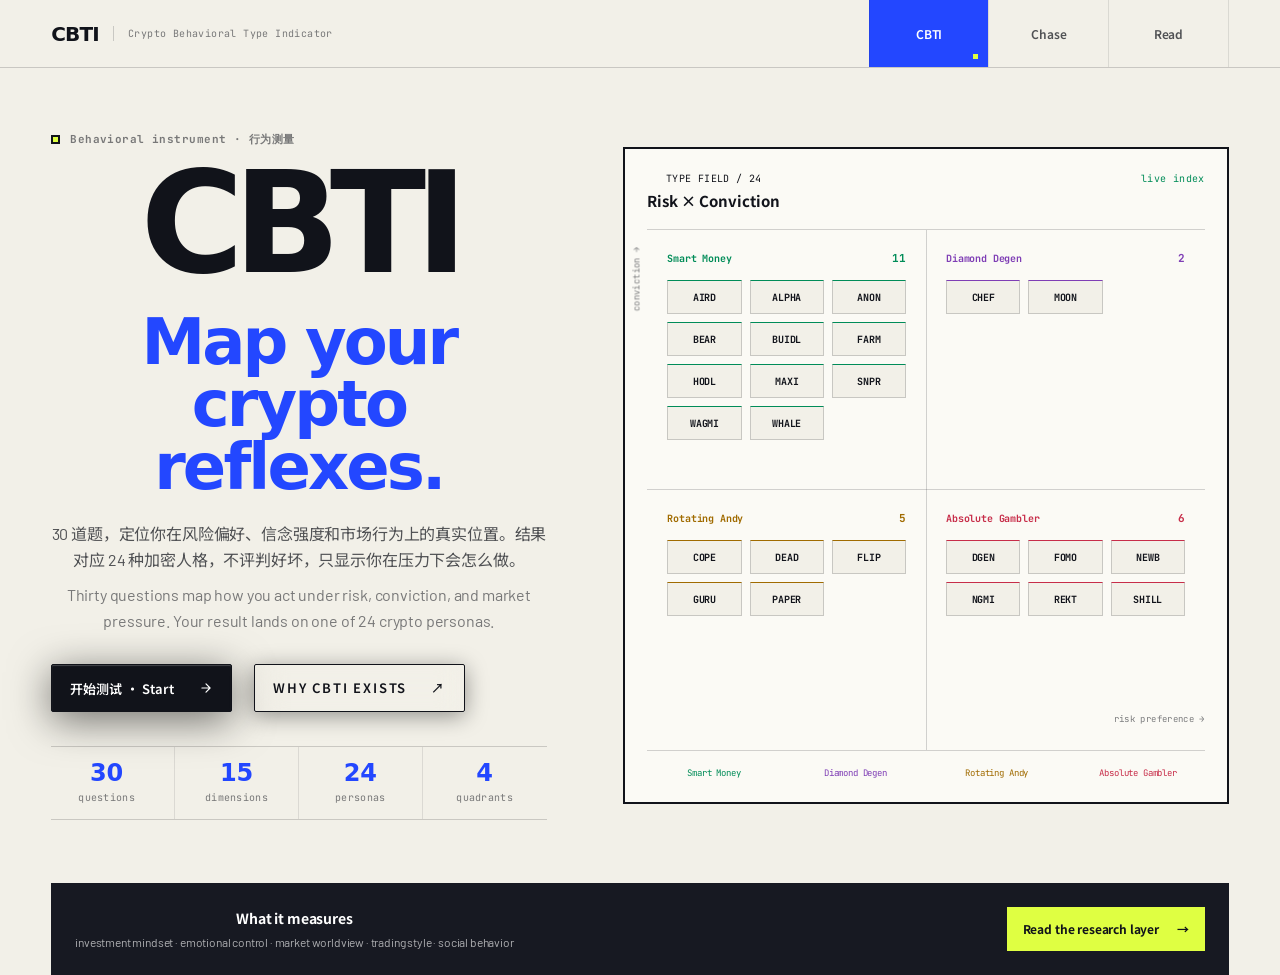
==== commit 963be790: "Remove the public node section" ====
--- a/index.html
+++ b/index.html
@@ -25,8 +25,8 @@
   <link rel="preconnect" href="https://fonts.googleapis.com">
   <link rel="preconnect" href="https://fonts.gstatic.com" crossorigin>
   <link href="https://fonts.googleapis.com/css2?family=Archivo+Black&family=Instrument+Serif:ital@0;1&family=Barlow:wght@300;400;500;600&family=JetBrains+Mono:wght@400;700&family=Noto+Serif+SC:wght@400;500;700&family=Noto+Sans+SC:wght@300;400;500;600&display=swap" rel="stylesheet">
-  <link rel="stylesheet" href="style.css?v=35">
-  <link rel="stylesheet" href="redesign.css?v=1">
+  <link rel="stylesheet" href="style.css?v=36">
+  <link rel="stylesheet" href="redesign.css?v=2">
 </head>
 <body>
 
@@ -56,10 +56,9 @@
       <span>Crypto Behavioral Type Indicator</span>
     </a>
     <nav class="site-nav" aria-label="Primary navigation">
-      <a href="#landing" data-route="test">Test</a>
+      <a href="#landing" data-route="cbti">CBTI</a>
       <a href="#chase" data-route="chase">Chase</a>
       <a href="#paper" data-route="research">Read</a>
-      <a href="#node" data-route="node">Node</a>
     </nav>
   </header>
 
@@ -578,16 +577,6 @@
               <span class="other-card-eyebrow">Web · 网站 · 2026</span>
               <h3 class="other-card-title">CBTI</h3>
               <p class="other-card-desc">The crypto personality test you just took. 24 personas, 30 questions, built end-to-end in Claude Code with a "dark luxury editorial" aesthetic. · 你刚才做完的加密人格测试。24 种人格、30 道题，全程用 Claude Code 写出来，"暗调奢华编辑"风格。</p>
-            </div>
-            <span class="other-card-arrow">
-              <svg width="13" height="13" viewBox="0 0 24 24" fill="none" stroke="currentColor" stroke-width="2" stroke-linecap="round" stroke-linejoin="round"><path d="M5 12h14M12 5l7 7-7 7"/></svg>
-            </span>
-          </a>
-          <a class="other-card" href="#node">
-            <div class="other-card-meta">
-              <span class="other-card-eyebrow">Live · 实时 · Infrastructure · 基础设施</span>
-              <h3 class="other-card-title">ETH Node · 以太坊节点 · live status</h3>
-              <p class="other-card-desc">An Ethereum execution + consensus pair (Erigon + Lighthouse) running on my home network. Sanitized read-out, refreshed every 30s — proof I run my own infra. · 在我家里跑的一对以太坊节点（Erigon 执行层 + Lighthouse 共识层）。脱敏后的实时数据，每 30 秒刷新——我自己跑节点的证明。</p>
             </div>
             <span class="other-card-arrow">
               <svg width="13" height="13" viewBox="0 0 24 24" fill="none" stroke="currentColor" stroke-width="2" stroke-linecap="round" stroke-linejoin="round"><path d="M5 12h14M12 5l7 7-7 7"/></svg>
@@ -975,85 +964,9 @@
     </div>
   </div>
 
-  <!-- ═══ Node — live ETH node status ═══ -->
-  <div id="node" class="screen">
-    <div class="chase-container">
-
-      <header class="chase-hero">
-        <span class="landing-eyebrow">infrastructure · live</span>
-        <h1 class="chase-title">
-          <span class="blur-in">I run my own</span> <span class="blur-in"><em>Ethereum node.</em></span>
-        </h1>
-        <p class="chase-tagline">
-          An Erigon + Lighthouse pair on my home network. The numbers below come straight off the node, sanitized at the edge, refreshed every 30 seconds.
-        </p>
-      </header>
-
-      <section class="chase-section node-block-section">
-        <header class="chase-section-header">
-          <span class="section-eyebrow">§ 01 · Block height</span>
-          <h2 class="section-title">Latest block</h2>
-        </header>
-        <div class="node-block-hero" id="node-block-hero">
-          <span class="node-block-num" id="node-block-num">—</span>
-          <span class="node-block-label">mainnet · execution head</span>
-        </div>
-      </section>
-
-      <section class="chase-section node-cards-section">
-        <header class="chase-section-header">
-          <span class="section-eyebrow">§ 02 · Clients</span>
-          <h2 class="section-title">Execution &amp; consensus</h2>
-        </header>
-        <div class="node-cards">
-          <div class="node-card glass">
-            <div class="node-card-head">
-              <span class="pulse-dot is-unknown" id="node-erigon-dot" aria-hidden="true"></span>
-              <div>
-                <div class="node-card-title">Erigon</div>
-                <div class="node-card-sub">execution layer</div>
-              </div>
-            </div>
-            <dl class="node-card-grid">
-              <dt>status</dt>
-              <dd id="node-erigon-status">—</dd>
-              <dt>peers</dt>
-              <dd id="node-erigon-peers">—</dd>
-            </dl>
-          </div>
-          <div class="node-card glass">
-            <div class="node-card-head">
-              <span class="pulse-dot is-unknown" id="node-lighthouse-dot" aria-hidden="true"></span>
-              <div>
-                <div class="node-card-title">Lighthouse</div>
-                <div class="node-card-sub">consensus layer</div>
-              </div>
-            </div>
-            <dl class="node-card-grid">
-              <dt>status</dt>
-              <dd id="node-lighthouse-status">—</dd>
-              <dt>head slot</dt>
-              <dd id="node-lighthouse-slot">—</dd>
-            </dl>
-          </div>
-        </div>
-      </section>
-
-      <p class="node-meta" id="node-meta">awaiting first read · auto-refresh 30s</p>
-
-      <div class="chase-back">
-        <a class="btn-back" href="#chase">
-          <svg width="13" height="13" viewBox="0 0 24 24" fill="none" stroke="currentColor" stroke-width="2" stroke-linecap="round" stroke-linejoin="round"><path d="M19 12H5M5 12L12 19M5 12L12 5"/></svg>
-          <span>Back to Chase · 返回</span>
-        </a>
-      </div>
-
-    </div>
-  </div>
-
   </main>
 
   <script src="data.js?v=35"></script>
-  <script src="app.js?v=35"></script>
+  <script src="app.js?v=37"></script>
 </body>
 </html>
--- a/style.css
+++ b/style.css
@@ -2824,125 +2824,6 @@
   .socials-grid { grid-template-columns: 1fr; }
   .skill-card-actions { flex-direction: column; align-items: stretch; }
   .skill-card-actions .paper-action { justify-content: center; }
-  .node-cards { grid-template-columns: 1fr; }
-  .node-block-num { font-size: clamp(3rem, 14vw, 4.5rem); }
-}
-
-/* ─────────────────────────────────────────────
-   NODE — live ETH node status (#node screen)
-   Reuses chase-* shell and .glass surface.
-   ─────────────────────────────────────────────*/
-
-.node-block-hero {
-  display: flex;
-  flex-direction: column;
-  gap: var(--s-2);
-  padding: var(--s-5) 0 var(--s-4);
-}
-.node-block-num {
-  font-family: var(--font-display);
-  font-size: clamp(4rem, 9vw, 7rem);
-  line-height: 0.95;
-  letter-spacing: -0.03em;
-  color: var(--fg);
-  font-feature-settings: "tnum" 1;
-  font-variant-numeric: tabular-nums;
-}
-.node-block-label {
-  font-family: var(--font-mono);
-  font-size: 11px;
-  letter-spacing: 0.08em;
-  text-transform: uppercase;
-  color: var(--fg-50);
-}
-
-.node-cards {
-  display: grid;
-  grid-template-columns: 1fr 1fr;
-  gap: var(--s-4);
-}
-.node-card {
-  border-radius: var(--r-card);
-  padding: var(--s-5);
-  display: flex;
-  flex-direction: column;
-  gap: var(--s-4);
-}
-.node-card-head {
-  display: flex;
-  align-items: center;
-  gap: var(--s-3);
-}
-.node-card-title {
-  font-family: var(--font-display);
-  font-size: 22px;
-  letter-spacing: -0.01em;
-  color: var(--fg);
-}
-.node-card-sub {
-  font-family: var(--font-mono);
-  font-size: 11px;
-  letter-spacing: 0.08em;
-  text-transform: uppercase;
-  color: var(--fg-50);
-}
-.node-card-grid {
-  display: grid;
-  grid-template-columns: auto 1fr;
-  column-gap: var(--s-4);
-  row-gap: var(--s-2);
-  margin: 0;
-}
-.node-card-grid dt {
-  font-family: var(--font-mono);
-  font-size: 11px;
-  letter-spacing: 0.08em;
-  text-transform: uppercase;
-  color: var(--fg-50);
-  align-self: center;
-}
-.node-card-grid dd {
-  margin: 0;
-  font-family: var(--font-mono);
-  font-size: 14px;
-  color: var(--fg);
-  font-variant-numeric: tabular-nums;
-}
-
-.pulse-dot {
-  width: 10px;
-  height: 10px;
-  border-radius: 50%;
-  background: var(--fg-40);
-  box-shadow: 0 0 0 0 rgba(255, 255, 255, 0);
-  flex: 0 0 auto;
-  animation: pulseDot 2s ease-out infinite;
-}
-.pulse-dot.is-synced  { background: var(--sm-accent); }
-.pulse-dot.is-syncing { background: var(--ra-accent); animation-duration: 1.2s; }
-.pulse-dot.is-offline { background: var(--ag-accent); animation: none; }
-.pulse-dot.is-unknown { background: var(--fg-40); animation: none; }
-
-@keyframes pulseDot {
-  0%   { box-shadow: 0 0 0 0 currentColor; opacity: 1; }
-  70%  { box-shadow: 0 0 0 10px rgba(0, 0, 0, 0); opacity: 0.85; }
-  100% { box-shadow: 0 0 0 0 rgba(0, 0, 0, 0); opacity: 1; }
-}
-.pulse-dot.is-synced  { color: rgba(0, 230, 118, 0.45); }
-.pulse-dot.is-syncing { color: rgba(255, 184, 0, 0.50); }
-
-@media (prefers-reduced-motion: reduce) {
-  .pulse-dot { animation: none !important; }
-}
-
-.node-meta {
-  margin-top: var(--s-5);
-  font-family: var(--font-mono);
-  font-size: 11px;
-  letter-spacing: 0.08em;
-  text-transform: uppercase;
-  color: var(--fg-40);
-  text-align: left;
 }
 
 /* ============================================================
@@ -3959,7 +3840,7 @@
 
 /* Running systems: two decisive fields, no card chrome. */
 #chase .others-grid {
-  grid-template-columns: 1fr 1fr;
+  grid-template-columns: 1fr;
   gap: 18px;
 }
 #chase .other-card {
--- a/redesign.css
+++ b/redesign.css
@@ -53,8 +53,7 @@
 body.screen-result,
 body.screen-chase,
 body.screen-paper,
-body.screen-essay-three-body,
-body.screen-node {
+body.screen-essay-three-body {
   min-height: 100vh;
   margin: 0;
   color: var(--site-ink);
@@ -1008,95 +1007,6 @@
 #essay-three-body .chase-back { padding: 32px 0 0; }
 #paper .btn-back,
 #essay-three-body .btn-back { color: var(--site-ink-72); border-color: var(--site-ink-18); border-radius: 0; }
-
-/* ── Node: operational, legible, and honest about unavailable data. ─ */
-
-#node {
-  justify-content: flex-start;
-  padding: 0 var(--site-gutter) 88px;
-  color: var(--site-ink);
-  background: var(--site-canvas);
-}
-#node .chase-container { width: min(100%, 1240px); max-width: none; margin: 0 auto; }
-#node .chase-hero {
-  margin: 0 0 72px;
-  padding: clamp(72px, 10vw, 150px) 0 clamp(56px, 8vw, 110px);
-  border-bottom: 1px solid var(--site-ink);
-}
-#node .landing-eyebrow,
-#node .section-eyebrow {
-  margin: 0 0 18px;
-  color: var(--site-blue-deep);
-  font-family: var(--site-mono);
-  font-size: 11px;
-  font-weight: 700;
-  letter-spacing: 0.04em;
-  text-transform: none;
-}
-#node .chase-title {
-  max-width: 920px;
-  margin: 0 0 30px;
-  color: var(--site-ink);
-  font-family: var(--site-display);
-  font-size: clamp(3.7rem, 8vw, 8.8rem);
-  font-weight: 900;
-  line-height: 0.91;
-  letter-spacing: -0.055em;
-}
-#node .chase-title em { color: var(--site-blue); font-style: normal; }
-#node .chase-tagline { max-width: 68ch; margin: 0; color: var(--site-ink-72); font-size: 16px; animation: none; }
-#node .chase-section { margin: 0 0 72px; }
-#node .chase-section-header { margin: 0 0 26px; padding: 0 0 14px; border-color: var(--site-ink-18); }
-#node .chase-section-header .section-title {
-  color: var(--site-ink);
-  font-family: var(--site-display);
-  font-size: clamp(2rem, 4vw, 3.7rem);
-  font-weight: 900;
-  line-height: 1;
-  letter-spacing: -0.035em;
-}
-#node .node-block-hero {
-  min-height: 310px;
-  justify-content: flex-end;
-  padding: clamp(30px, 5vw, 60px);
-  color: #fff;
-  background: var(--site-blue);
-}
-#node .node-block-num {
-  color: #fff;
-  font-family: var(--site-display);
-  font-size: clamp(4.5rem, 12vw, 10.5rem);
-  font-weight: 900;
-  line-height: 0.82;
-  letter-spacing: -0.06em;
-}
-#node .node-block-label { color: rgba(255,255,255,0.72); }
-#node .node-cards { gap: 18px; }
-#node .node-card {
-  min-height: 280px;
-  justify-content: space-between;
-  padding: clamp(28px, 4vw, 48px);
-  color: var(--site-ink);
-  background: var(--site-paper);
-  border: 1px solid var(--site-ink);
-  border-radius: 0;
-  box-shadow: none;
-  backdrop-filter: none;
-}
-#node .node-card:nth-child(2) { color: #fff; background: var(--site-carbon); }
-#node .node-card-title { color: currentColor; font-family: var(--site-display); font-size: clamp(2.4rem, 4vw, 4.6rem); font-weight: 900; }
-#node .node-card-sub,
-#node .node-card-grid dt { color: currentColor; opacity: 0.56; }
-#node .node-card-grid dd { color: currentColor; font-size: 18px; }
-#node .pulse-dot { width: 12px; height: 12px; border-radius: 0; animation: none; }
-#node .pulse-dot.is-synced { background: var(--site-success); }
-#node .pulse-dot.is-syncing { background: var(--site-warning); }
-#node .pulse-dot.is-offline { background: var(--site-danger); }
-#node .pulse-dot.is-unknown { background: var(--site-ink-54); }
-#node .node-card:nth-child(2) .pulse-dot.is-unknown { background: rgba(255,255,255,0.5); }
-#node .node-meta { color: var(--site-ink-54); font-family: var(--site-mono); font-size: 11px; text-transform: none; }
-#node .chase-back { text-align: left; }
-#node .btn-back { color: var(--site-ink-72); border-color: var(--site-ink); border-radius: 0; }
 
 /* ── Standalone chrome shared by landscape and long reads. ────── */
 
@@ -1317,7 +1227,6 @@
   #paper .paper-table-wrap,
   #essay-three-body .paper-table-wrap,
   #essay-three-body .essay-table-wrap { margin-right: 0; margin-left: 0; }
-  #node .node-cards { grid-template-columns: 1fr; }
 }
 
 @media (max-width: 600px) {
@@ -1366,10 +1275,6 @@
   #essay-three-body .paper-article-title { font-size: clamp(3rem, 16vw, 4.8rem); }
   #paper .paper-article-body,
   #essay-three-body .paper-article-body { font-size: 16.5px; line-height: 1.76; }
-  #node .chase-hero { margin-bottom: 52px; padding-top: 62px; }
-  #node .chase-title { font-size: clamp(3.3rem, 16vw, 5.2rem); }
-  #node .node-block-hero { min-height: 240px; }
-  #node .node-block-num { font-size: clamp(3.8rem, 20vw, 6.5rem); }
   .standalone-landscape .paper-article-title,
   .standalone-article h1,
   .standalone-report article > h1 { font-size: clamp(3rem, 15vw, 4.8rem); }
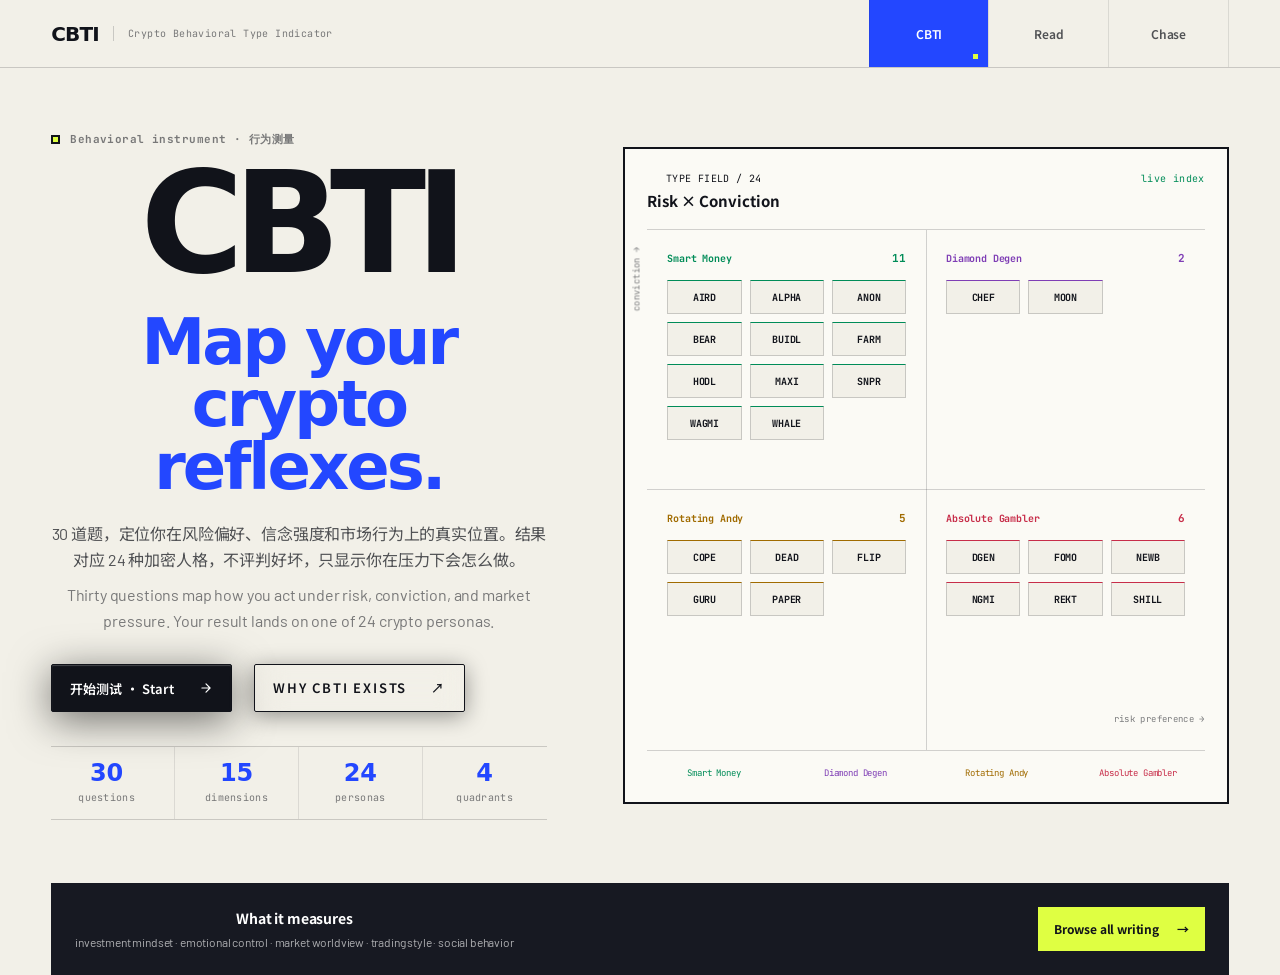
==== commit 1f10e3d2: "Redesign the reading archive for direct access" ====
--- a/index.html
+++ b/index.html
@@ -26,14 +26,14 @@
   <link rel="preconnect" href="https://fonts.gstatic.com" crossorigin>
   <link href="https://fonts.googleapis.com/css2?family=Archivo+Black&family=Instrument+Serif:ital@0;1&family=Barlow:wght@300;400;500;600&family=JetBrains+Mono:wght@400;700&family=Noto+Serif+SC:wght@400;500;700&family=Noto+Sans+SC:wght@300;400;500;600&display=swap" rel="stylesheet">
   <link rel="stylesheet" href="style.css?v=36">
-  <link rel="stylesheet" href="redesign.css?v=2">
+  <link rel="stylesheet" href="redesign.css?v=3">
 </head>
 <body>
 
   <!--
     THESIS: Chase's public work is one connected system: behavior becomes markets, code becomes institutions, and workflows compound. Refuses the generic dark-editorial portfolio.
     OWN-WORLD: cool daylight canvas, drafting-blue fields, verification-lime marks, square rules, and a linked three-node field map.
-    STORY: identify Chase, see the connective thesis, inspect the writing and tools, then follow or return to CBTI.
+    STORY: enter through CBTI, the complete reading archive, or Chase; every public article remains one direct action away from Read.
     FIRST VIEWPORT: oversized name and three-line thesis on the left; an interactive field map on the right; work and social actions remain visible without scrolling.
     FORM: public research instrument; code-led; seed key CBTI-CHASE-2026-08.
     FINISH: unreviewed and undocumented is unfinished; this build ends with the finish review, the verdict, and DESIGN.md.
@@ -57,8 +57,8 @@
     </a>
     <nav class="site-nav" aria-label="Primary navigation">
       <a href="#landing" data-route="cbti">CBTI</a>
+      <a href="#read" data-route="read">Read</a>
       <a href="#chase" data-route="chase">Chase</a>
-      <a href="#paper" data-route="research">Read</a>
     </nav>
   </header>
 
@@ -111,7 +111,7 @@
 
     <div class="landing-method">
       <p><strong>What it measures</strong><span>investment mindset · emotional control · market worldview · trading style · social behavior</span></p>
-      <a href="#paper">Read the research layer <span aria-hidden="true">→</span></a>
+      <a href="#read">Browse all writing <span aria-hidden="true">→</span></a>
     </div>
   </div>
 
@@ -240,6 +240,44 @@
     </div>
   </div>
 
+  <!-- ═══ Read — complete public archive ═══ -->
+  <div id="read" class="screen">
+    <section class="read-shell" aria-labelledby="read-title">
+      <header class="read-hero">
+        <p class="read-kicker">READ / PUBLIC ARCHIVE</p>
+        <div class="read-hero-layout">
+          <h1 id="read-title">Writing, research,<br>and field notes.</h1>
+          <div class="read-intro">
+            <p>Token design, crypto institutions, market risk, and AI workflows. Every published piece is indexed here, with the shortest available route to the full text.</p>
+            <p class="read-intro-zh">文章、研究和实践地图统一收在这里。默认优先打开站内全文；只有外部版本的文章会直接前往原始发布渠道。</p>
+          </div>
+        </div>
+
+        <div class="read-controls">
+          <div class="read-filters" role="toolbar" aria-label="Filter the reading archive">
+            <button class="read-filter is-active" type="button" data-read-filter="all" aria-pressed="true">All</button>
+            <button class="read-filter" type="button" data-read-filter="zh" aria-pressed="false">中文</button>
+            <button class="read-filter" type="button" data-read-filter="en" aria-pressed="false">English</button>
+            <button class="read-filter" type="button" data-read-filter="research" aria-pressed="false">Research</button>
+          </div>
+          <p id="read-count" class="read-count" aria-live="polite">Loading archive…</p>
+        </div>
+      </header>
+
+      <div id="read-index" class="read-index" data-state="loading">
+        <div class="read-row read-row-skeleton" aria-hidden="true"><span></span><span></span><span></span></div>
+        <div class="read-row read-row-skeleton" aria-hidden="true"><span></span><span></span><span></span></div>
+        <div class="read-row read-row-skeleton" aria-hidden="true"><span></span><span></span><span></span></div>
+      </div>
+
+      <footer class="read-footer">
+        <p>Prefer delivery over browsing?</p>
+        <a href="https://chasewang2026.substack.com/" target="_blank" rel="noopener">Follow on Substack <span aria-hidden="true">↗</span></a>
+        <a href="https://x.com/ChaseWang" target="_blank" rel="noopener">Follow on X <span aria-hidden="true">↗</span></a>
+      </footer>
+    </section>
+  </div>
+
   <!-- ═══ Chase — personal profile ═══ -->
   <div id="chase" class="screen">
     <div class="chase-container">
@@ -249,7 +287,7 @@
         <nav class="chase-nav" aria-label="Chase profile sections">
           <a class="chase-nav-mark" href="#landing">CBTI / CHASE</a>
           <div class="chase-nav-links">
-            <a href="#chase-writing">Writing</a>
+            <a href="#read">Writing</a>
             <a href="#chase-tools">Tools</a>
             <a href="#chase-systems">Systems</a>
           </div>
@@ -271,8 +309,8 @@
               Ex-Binance listing. I write and build across token design, DeFi infrastructure, and AI workflows.
             </p>
             <div class="chase-hero-actions">
-              <a class="chase-primary-action" href="#chase-writing">
-                <span>Explore selected work</span>
+              <a class="chase-primary-action" href="#read">
+                <span>Browse all writing</span>
                 <svg width="15" height="15" viewBox="0 0 24 24" fill="none" stroke="currentColor" stroke-width="2" stroke-linecap="round" stroke-linejoin="round" aria-hidden="true"><path d="M5 12h14M12 5l7 7-7 7"/></svg>
               </a>
               <a class="chase-inline-action" href="https://x.com/ChaseWang" target="_blank" rel="noopener">Follow on X <svg viewBox="0 0 24 24" aria-hidden="true"><path d="M7 17 17 7M8 7h9v9" /></svg></a>
@@ -357,7 +395,7 @@
       </section>
 
       <!-- ─── § Articles & Papers ─── -->
-      <section class="chase-section chase-paper-section" id="chase-writing">
+      <section class="chase-section chase-paper-section legacy-writing-section" id="chase-writing">
         <header class="chase-section-header">
           <h2 class="section-title">Ideas, in public</h2>
         </header>
@@ -428,7 +466,7 @@
            Renders directly from writings/index.json. No external widgets.
            Future publishing agent writes to that file; this markup stays as-is.
            Schema + agent contract: writings/README.md -->
-      <section class="chase-section chase-writing-section" id="chase-essays">
+      <section class="chase-section chase-writing-section legacy-writing-section" id="chase-essays">
         <span class="subsection-eyebrow">Essays</span>
 
         <div id="writing-grid" class="writing-grid" data-state="loading">
@@ -447,6 +485,22 @@
             <span>Open Substack</span>
             <svg width="13" height="13" viewBox="0 0 24 24" fill="none" stroke="currentColor" stroke-width="2" stroke-linecap="round" stroke-linejoin="round"><path d="M7 17L17 7M17 7H8M17 7V16"/></svg>
           </a>
+        </div>
+      </section>
+
+      <!-- A short profile preview. The complete archive lives on #read. -->
+      <section class="chase-section chase-reading-preview" id="chase-reading-preview">
+        <header class="chase-section-header chase-reading-header">
+          <div>
+            <p class="chase-reading-kicker">LATEST WRITING</p>
+            <h2 class="section-title">Start with an idea.</h2>
+          </div>
+          <a class="chase-reading-all" href="#read">View all writing <span aria-hidden="true">→</span></a>
+        </header>
+        <div id="chase-reading-list" class="chase-reading-list" data-state="loading">
+          <div class="chase-reading-skeleton" aria-hidden="true"></div>
+          <div class="chase-reading-skeleton" aria-hidden="true"></div>
+          <div class="chase-reading-skeleton" aria-hidden="true"></div>
         </div>
       </section>
 
@@ -604,9 +658,9 @@
   <div id="paper" class="screen">
     <div class="paper-page">
       <nav class="paper-nav">
-        <a class="paper-back" href="#chase">
+        <a class="paper-back" href="#read">
           <svg width="13" height="13" viewBox="0 0 24 24" fill="none" stroke="currentColor" stroke-width="2" stroke-linecap="round" stroke-linejoin="round"><path d="M19 12H5M5 12L12 19M5 12L12 5"/></svg>
-          <span>Back to Chase · 返回</span>
+          <span>Back to all writing · 返回文章目录</span>
         </a>
       </nav>
 
@@ -774,9 +828,9 @@
       </article>
 
       <div class="chase-back">
-        <a class="btn-back" href="#chase">
+        <a class="btn-back" href="#read">
           <svg width="13" height="13" viewBox="0 0 24 24" fill="none" stroke="currentColor" stroke-width="2" stroke-linecap="round" stroke-linejoin="round"><path d="M19 12H5M5 12L12 19M5 12L12 5"/></svg>
-          <span>Back to Chase · 返回</span>
+          <span>Back to all writing · 返回文章目录</span>
         </a>
       </div>
     </div>
@@ -786,9 +840,9 @@
   <div id="essay-three-body" class="screen">
     <div class="paper-page essay-page">
       <nav class="paper-nav">
-        <a class="paper-back" href="#chase">
+        <a class="paper-back" href="#read">
           <svg width="13" height="13" viewBox="0 0 24 24" fill="none" stroke="currentColor" stroke-width="2" stroke-linecap="round" stroke-linejoin="round"><path d="M19 12H5M5 12L12 19M5 12L12 5"/></svg>
-          <span>Back to Chase · 返回</span>
+          <span>Back to all writing · 返回文章目录</span>
         </a>
       </nav>
 
@@ -956,9 +1010,9 @@
       </article>
 
       <div class="chase-back">
-        <a class="btn-back" href="#chase">
+        <a class="btn-back" href="#read">
           <svg width="13" height="13" viewBox="0 0 24 24" fill="none" stroke="currentColor" stroke-width="2" stroke-linecap="round" stroke-linejoin="round"><path d="M19 12H5M5 12L12 19M5 12L12 5"/></svg>
-          <span>Back to Chase · 返回</span>
+          <span>Back to all writing · 返回文章目录</span>
         </a>
       </div>
     </div>
@@ -967,6 +1021,6 @@
   </main>
 
   <script src="data.js?v=35"></script>
-  <script src="app.js?v=37"></script>
+  <script src="app.js?v=38"></script>
 </body>
 </html>
--- a/redesign.css
+++ b/redesign.css
@@ -51,6 +51,7 @@
 body.screen-landing,
 body.screen-quiz,
 body.screen-result,
+body.screen-read,
 body.screen-chase,
 body.screen-paper,
 body.screen-essay-three-body {
@@ -827,6 +828,386 @@
 #chase .skill-card[data-id='uap-release-analyzer'] .skill-card-desc,
 #chase .skill-card[data-id='uap-release-analyzer'] .skill-item-desc { color: rgba(255,255,255,0.78); }
 
+#chase .legacy-writing-section { display: none; }
+
+#chase .chase-reading-preview {
+  padding-top: clamp(72px, 9vw, 128px);
+  padding-bottom: clamp(72px, 9vw, 120px);
+}
+
+#chase .chase-reading-header {
+  display: flex;
+  align-items: flex-end;
+  justify-content: space-between;
+  gap: 32px;
+  margin-bottom: 32px;
+}
+
+#chase .chase-reading-kicker {
+  margin: 0 0 10px;
+  color: var(--site-blue-deep);
+  font-family: var(--site-mono);
+  font-size: 10px;
+  font-weight: 700;
+  letter-spacing: 0.08em;
+}
+
+#chase .chase-reading-all {
+  display: inline-flex;
+  min-height: 44px;
+  align-items: center;
+  gap: 10px;
+  color: var(--site-ink);
+  border-bottom: 1px solid var(--site-ink);
+  font-family: var(--site-mono);
+  font-size: 11px;
+  font-weight: 700;
+  text-decoration: none;
+}
+
+#chase .chase-reading-all:hover { color: var(--site-blue); border-color: var(--site-blue); }
+
+#chase .chase-reading-list { border-top: 1px solid var(--site-ink); }
+
+#chase .chase-reading-item {
+  display: grid;
+  grid-template-columns: 52px minmax(0, 1fr) 24px;
+  align-items: center;
+  gap: 24px;
+  min-height: 132px;
+  padding: 24px 18px 24px 0;
+  color: var(--site-ink);
+  border-bottom: 1px solid var(--site-ink-18);
+  text-decoration: none;
+  transition: color var(--site-fast) ease, background var(--site-fast) ease, padding var(--site-fast) ease;
+}
+
+#chase .chase-reading-item:hover {
+  padding-left: 18px;
+  color: var(--site-blue-deep);
+  background: var(--site-paper);
+}
+
+#chase .chase-reading-number {
+  color: var(--site-ink-54);
+  font-family: var(--site-mono);
+  font-size: 11px;
+}
+
+#chase .chase-reading-item p {
+  margin: 0 0 7px;
+  color: var(--site-ink-54);
+  font-family: var(--site-mono);
+  font-size: 10px;
+  letter-spacing: 0.04em;
+}
+
+#chase .chase-reading-item h3 {
+  max-width: 28ch;
+  margin: 0;
+  font-family: var(--site-display);
+  font-size: clamp(1.45rem, 3vw, 2.3rem);
+  font-weight: 900;
+  line-height: 1.05;
+  letter-spacing: -0.035em;
+}
+
+#chase .chase-reading-item svg,
+.read-row-open svg {
+  width: 20px;
+  fill: none;
+  stroke: currentColor;
+  stroke-width: 1.8;
+  stroke-linecap: round;
+  stroke-linejoin: round;
+  transition: transform var(--site-fast) var(--site-ease);
+}
+
+#chase .chase-reading-item:hover svg,
+.read-row-primary:hover .read-row-open svg { transform: translateX(5px); }
+
+#chase .chase-reading-skeleton {
+  height: 132px;
+  border-bottom: 1px solid var(--site-ink-18);
+  background: linear-gradient(90deg, transparent 0 8%, var(--site-ink-10) 8% 54%, transparent 54%);
+  background-size: 220% 100%;
+  animation: readSkeleton 1.4s ease-in-out infinite;
+}
+
+/* ── Read: one complete, directly accessible publishing index. ────── */
+
+#read {
+  min-height: calc(100svh - var(--site-header-h));
+  color: var(--site-ink);
+  background: var(--site-canvas);
+}
+
+.read-shell {
+  width: min(100%, var(--site-max));
+  margin: 0 auto;
+  padding: clamp(54px, 7vw, 108px) var(--site-gutter) 96px;
+}
+
+.read-hero {
+  padding-bottom: 34px;
+  border-bottom: 1px solid var(--site-ink);
+}
+
+.read-kicker {
+  margin: 0 0 26px;
+  color: var(--site-blue-deep);
+  font-family: var(--site-mono);
+  font-size: 11px;
+  font-weight: 700;
+  letter-spacing: 0.07em;
+}
+
+.read-hero-layout {
+  display: grid;
+  grid-template-columns: 1fr;
+  align-items: start;
+  gap: clamp(32px, 4vw, 54px);
+}
+
+.read-hero h1 {
+  max-width: 12ch;
+  margin: 0;
+  color: var(--site-ink);
+  font-family: var(--site-display);
+  font-size: clamp(4rem, 7vw, 7.2rem);
+  font-weight: 900;
+  line-height: 0.85;
+  letter-spacing: -0.065em;
+}
+
+.read-intro {
+  max-width: 590px;
+  margin-left: auto;
+  padding-bottom: 4px;
+  color: var(--site-ink-72);
+  font-size: 17px;
+  line-height: 1.62;
+}
+
+.read-intro p { margin: 0; }
+.read-intro-zh { margin-top: 20px !important; font-family: 'Noto Sans SC', var(--site-body); font-size: 14px; line-height: 1.75; }
+
+.read-controls {
+  display: flex;
+  align-items: center;
+  justify-content: space-between;
+  gap: 24px;
+  margin-top: clamp(42px, 6vw, 72px);
+}
+
+.read-filters { display: flex; flex-wrap: wrap; gap: 8px; }
+
+.read-filter {
+  min-height: 44px;
+  padding: 0 17px;
+  color: var(--site-ink-72);
+  background: transparent;
+  border: 1px solid var(--site-ink-18);
+  border-radius: 0;
+  font-family: var(--site-mono);
+  font-size: 11px;
+  font-weight: 700;
+  cursor: pointer;
+  transition: color var(--site-fast) ease, background var(--site-fast) ease, border-color var(--site-fast) ease;
+}
+
+.read-filter:hover { color: var(--site-blue-deep); border-color: var(--site-blue); }
+.read-filter.is-active { color: #fff; background: var(--site-blue); border-color: var(--site-blue); }
+
+.read-count {
+  margin: 0;
+  color: var(--site-ink-54);
+  font-family: var(--site-mono);
+  font-size: 10px;
+  letter-spacing: 0.04em;
+  white-space: nowrap;
+}
+
+.read-index { border-top: 0; }
+
+.read-row {
+  position: relative;
+  border-bottom: 1px solid var(--site-ink-18);
+}
+
+.read-row[hidden] { display: none; }
+
+.read-row-primary {
+  display: grid;
+  grid-template-columns: 52px minmax(0, 1fr) 92px;
+  align-items: start;
+  gap: clamp(20px, 3vw, 44px);
+  padding: clamp(28px, 3.5vw, 44px) 18px clamp(28px, 3.5vw, 44px) 0;
+  color: var(--site-ink);
+  text-decoration: none;
+  transition: color var(--site-fast) ease, background var(--site-fast) ease, padding var(--site-fast) ease;
+}
+
+.read-row-primary:hover {
+  padding-left: 18px;
+  color: var(--site-blue-deep);
+  background: var(--site-paper);
+}
+
+.read-row-number {
+  padding-top: 4px;
+  color: var(--site-ink-54);
+  font-family: var(--site-mono);
+  font-size: 11px;
+  letter-spacing: 0.04em;
+}
+
+.read-row-copy { min-width: 0; text-align: left; }
+
+.read-row-meta {
+  display: flex;
+  flex-wrap: wrap;
+  gap: 8px 16px;
+  margin-bottom: 13px;
+  color: var(--site-ink-54);
+  font-family: var(--site-mono);
+  font-size: 10px;
+  letter-spacing: 0.035em;
+}
+
+.read-row-meta span + span::before { content: '/'; margin-right: 16px; color: var(--site-ink-18); }
+
+.read-row h2 {
+  max-width: 32ch;
+  margin: 0;
+  font-family: var(--site-display);
+  font-size: clamp(2rem, 3.2vw, 3.25rem);
+  font-weight: 900;
+  line-height: 0.98;
+  letter-spacing: -0.05em;
+  text-wrap: balance;
+}
+
+.read-row[data-lang='zh'] h2,
+#chase .chase-reading-item[data-lang='zh'] h3 {
+  font-family: 'Noto Sans SC', var(--site-display);
+  font-weight: 600;
+  letter-spacing: -0.035em;
+}
+
+.read-row-subtitle {
+  margin: 13px 0 0;
+  color: var(--site-ink-72);
+  font-family: var(--site-reading);
+  font-size: clamp(1rem, 1.8vw, 1.35rem);
+  font-style: italic;
+}
+
+.read-row-excerpt {
+  display: -webkit-box;
+  max-width: 72ch;
+  margin: 18px 0 0;
+  overflow: hidden;
+  color: var(--site-ink-72);
+  font-size: 14px;
+  line-height: 1.65;
+  -webkit-box-orient: vertical;
+  -webkit-line-clamp: 2;
+}
+
+.read-row-tags { display: flex; flex-wrap: wrap; gap: 7px; margin-top: 18px; }
+.read-row-tags span {
+  padding: 4px 7px;
+  color: var(--site-ink-54);
+  border: 1px solid var(--site-ink-10);
+  font-family: var(--site-mono);
+  font-size: 9px;
+  letter-spacing: 0.03em;
+}
+
+.read-row-open {
+  display: flex;
+  align-items: center;
+  justify-content: flex-end;
+  gap: 10px;
+  padding-top: 1px;
+  color: currentColor;
+  font-family: var(--site-mono);
+  font-size: 10px;
+  font-weight: 700;
+  letter-spacing: 0.05em;
+  text-transform: uppercase;
+}
+
+.read-row-channels {
+  display: flex;
+  justify-content: flex-end;
+  gap: 18px;
+  margin: -28px 18px 22px 76px;
+}
+
+.read-row-channels a {
+  display: inline-flex;
+  min-height: 36px;
+  align-items: center;
+  gap: 6px;
+  color: var(--site-ink-54);
+  font-family: var(--site-mono);
+  font-size: 10px;
+  font-weight: 700;
+  text-decoration: none;
+}
+
+.read-row-channels a:hover { color: var(--site-blue-deep); }
+
+.read-row-skeleton {
+  display: grid;
+  grid-template-columns: 52px 1fr 108px;
+  gap: 32px;
+  min-height: 210px;
+  align-items: center;
+}
+
+.read-row-skeleton span {
+  height: 12px;
+  background: var(--site-ink-10);
+  animation: readSkeleton 1.4s ease-in-out infinite;
+}
+
+.read-row-skeleton span:nth-child(2) { height: 60px; }
+
+@keyframes readSkeleton {
+  0%, 100% { opacity: 0.32; }
+  50% { opacity: 0.82; }
+}
+
+.read-empty {
+  display: flex;
+  min-height: 240px;
+  align-items: center;
+  justify-content: space-between;
+  gap: 24px;
+  padding: 30px 0;
+}
+
+.read-empty p { margin: 0; font-family: var(--site-display); font-size: 32px; }
+.read-empty button { min-height: 44px; padding: 0 18px; color: #fff; background: var(--site-blue); border: 0; font-weight: 700; cursor: pointer; }
+
+.read-footer {
+  display: flex;
+  align-items: center;
+  justify-content: flex-end;
+  gap: 24px;
+  padding-top: 34px;
+  color: var(--site-ink-54);
+  font-family: var(--site-mono);
+  font-size: 10px;
+}
+
+.read-footer p { margin: 0 auto 0 0; }
+.read-footer a { display: inline-flex; min-height: 44px; align-items: center; gap: 7px; color: var(--site-ink); text-decoration: none; }
+.read-footer a:hover { color: var(--site-blue-deep); }
+
 /* ── Readers: slow the page down and let the argument carry it. ────── */
 
 #paper,
@@ -1189,6 +1570,7 @@
   #questions-list { grid-template-columns: 1fr; }
   .result-header { grid-template-columns: 150px 1fr; }
   .result-header > span { grid-column: 2; }
+  .read-hero-layout { grid-template-columns: 1fr; gap: 42px; }
 }
 
 @media (max-width: 820px) {
@@ -1224,6 +1606,12 @@
   #result .result-desc-card .section-title { grid-column: 1 / -1; }
   #result .scatter-section,
   #result .dims-section { grid-column: 1; }
+  .read-hero-layout { grid-template-columns: 1fr; align-items: start; }
+  .read-hero h1 { max-width: 12ch; }
+  .read-intro { max-width: 620px; }
+  .read-row-primary { grid-template-columns: 42px minmax(0, 1fr) 72px; gap: 20px; }
+  .read-row-channels { margin-left: 62px; }
+  #chase .chase-reading-item { grid-template-columns: 42px minmax(0, 1fr) 22px; gap: 18px; }
   #paper .paper-table-wrap,
   #essay-three-body .paper-table-wrap,
   #essay-three-body .essay-table-wrap { margin-right: 0; margin-left: 0; }
@@ -1269,6 +1657,33 @@
   #result .scatter-plot { min-height: 330px; }
   #result .actions-section { display: grid; grid-template-columns: 1fr; }
   #result .btn-action { width: 100%; justify-content: center; }
+  .read-shell { padding-top: 46px; padding-bottom: 68px; }
+  .read-hero h1 { font-size: clamp(3.4rem, 16vw, 5.4rem); line-height: 0.88; }
+  .read-intro { font-size: 15px; }
+  .read-controls { align-items: flex-start; flex-direction: column; gap: 16px; margin-top: 40px; }
+  .read-filters { display: grid; width: 100%; grid-template-columns: repeat(2, 1fr); }
+  .read-filter { width: 100%; }
+  .read-row-primary {
+    grid-template-columns: 30px minmax(0, 1fr);
+    gap: 13px;
+    padding: 28px 4px 24px 0;
+  }
+  .read-row-primary:hover { padding-left: 8px; }
+  .read-row h2 { font-size: clamp(2rem, 10vw, 3.15rem); line-height: 1; }
+  .read-row-meta { gap: 6px 10px; }
+  .read-row-meta span + span::before { margin-right: 10px; }
+  .read-row-excerpt { -webkit-line-clamp: 3; }
+  .read-row-tags { gap: 5px; }
+  .read-row-open { grid-column: 2; justify-content: flex-start; margin-top: 8px; }
+  .read-row-channels { justify-content: flex-start; margin: 0 0 18px 43px; }
+  .read-row-skeleton { grid-template-columns: 30px 1fr; min-height: 170px; }
+  .read-row-skeleton span:last-child { display: none; }
+  .read-footer { display: grid; justify-content: start; gap: 6px; }
+  .read-footer p { margin-bottom: 6px; }
+  #chase .chase-reading-header { align-items: flex-start; flex-direction: column; gap: 16px; }
+  #chase .chase-reading-item { grid-template-columns: 28px minmax(0, 1fr) 20px; gap: 12px; min-height: 112px; padding-right: 6px; }
+  #chase .chase-reading-item:hover { padding-left: 8px; }
+  #chase .chase-reading-item h3 { font-size: clamp(1.45rem, 7vw, 2rem); }
   #paper,
   #essay-three-body { padding-top: 32px; }
   #paper .paper-article-title,
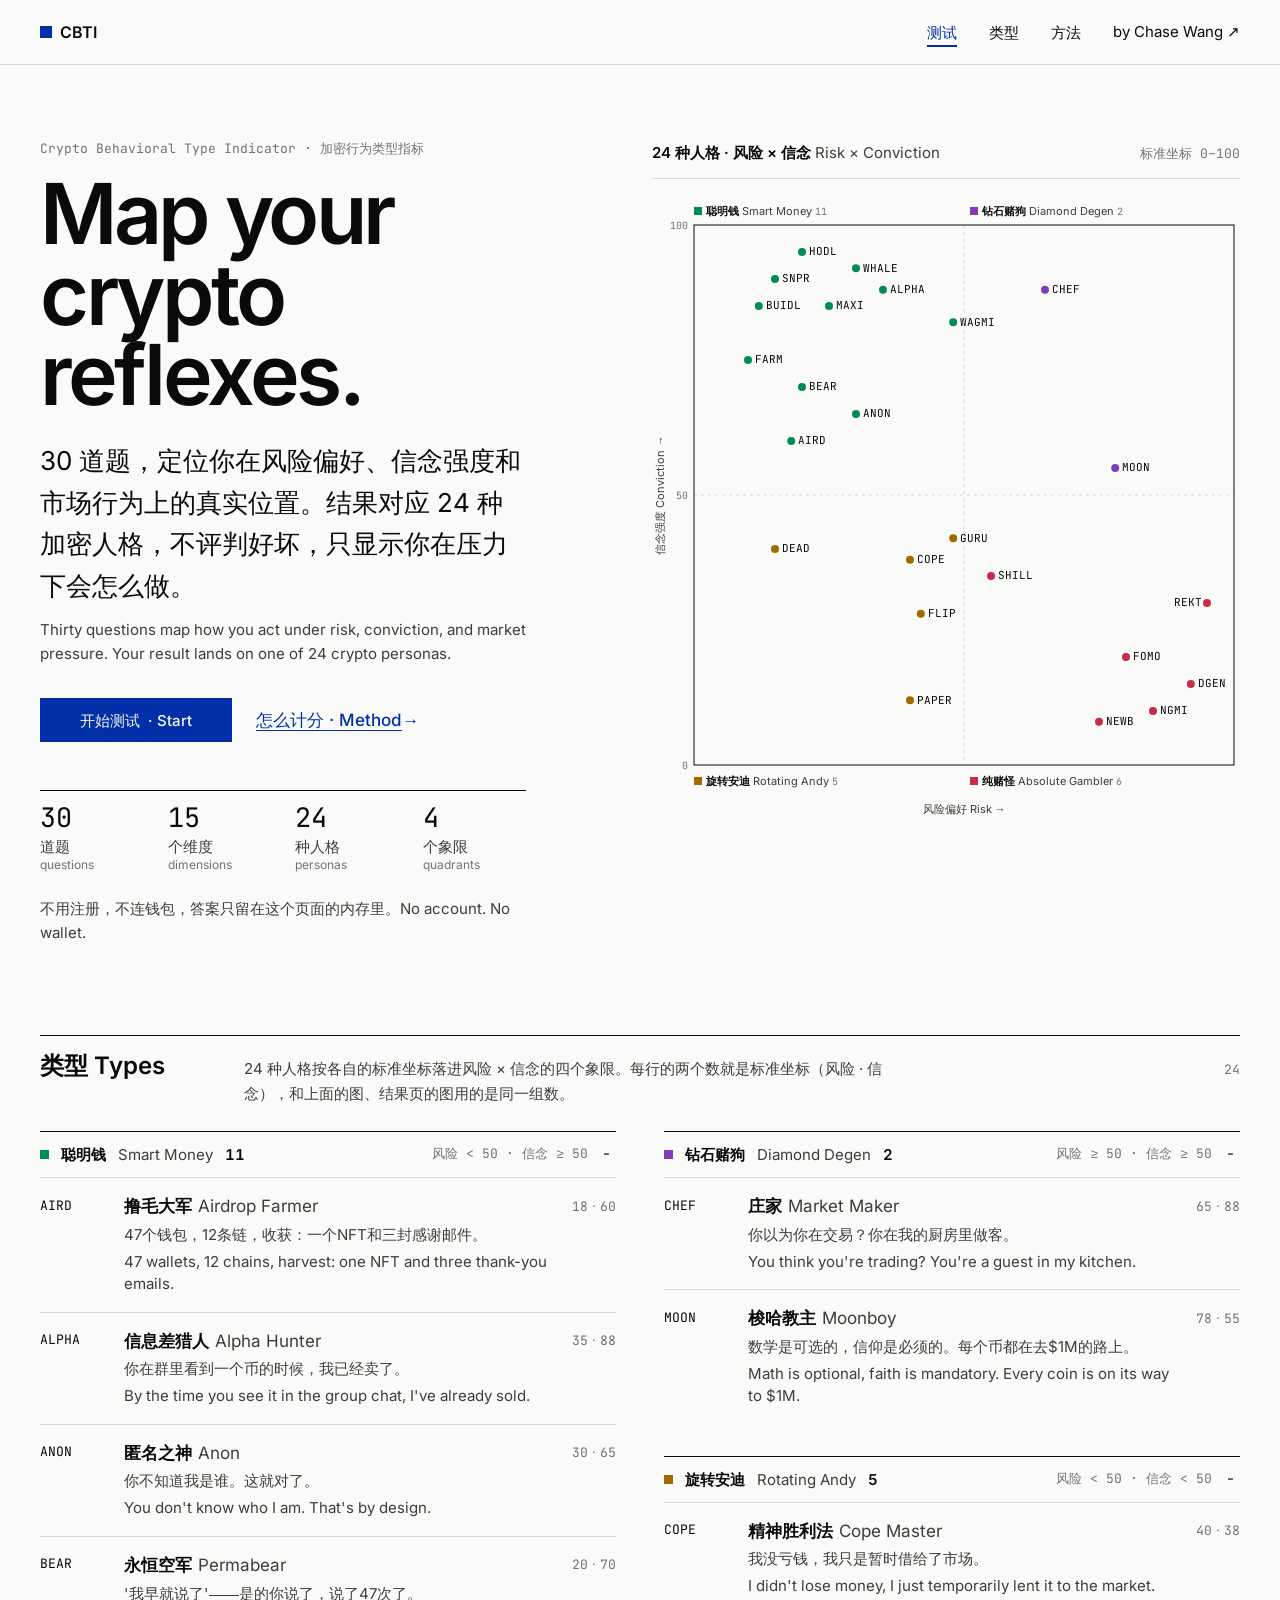
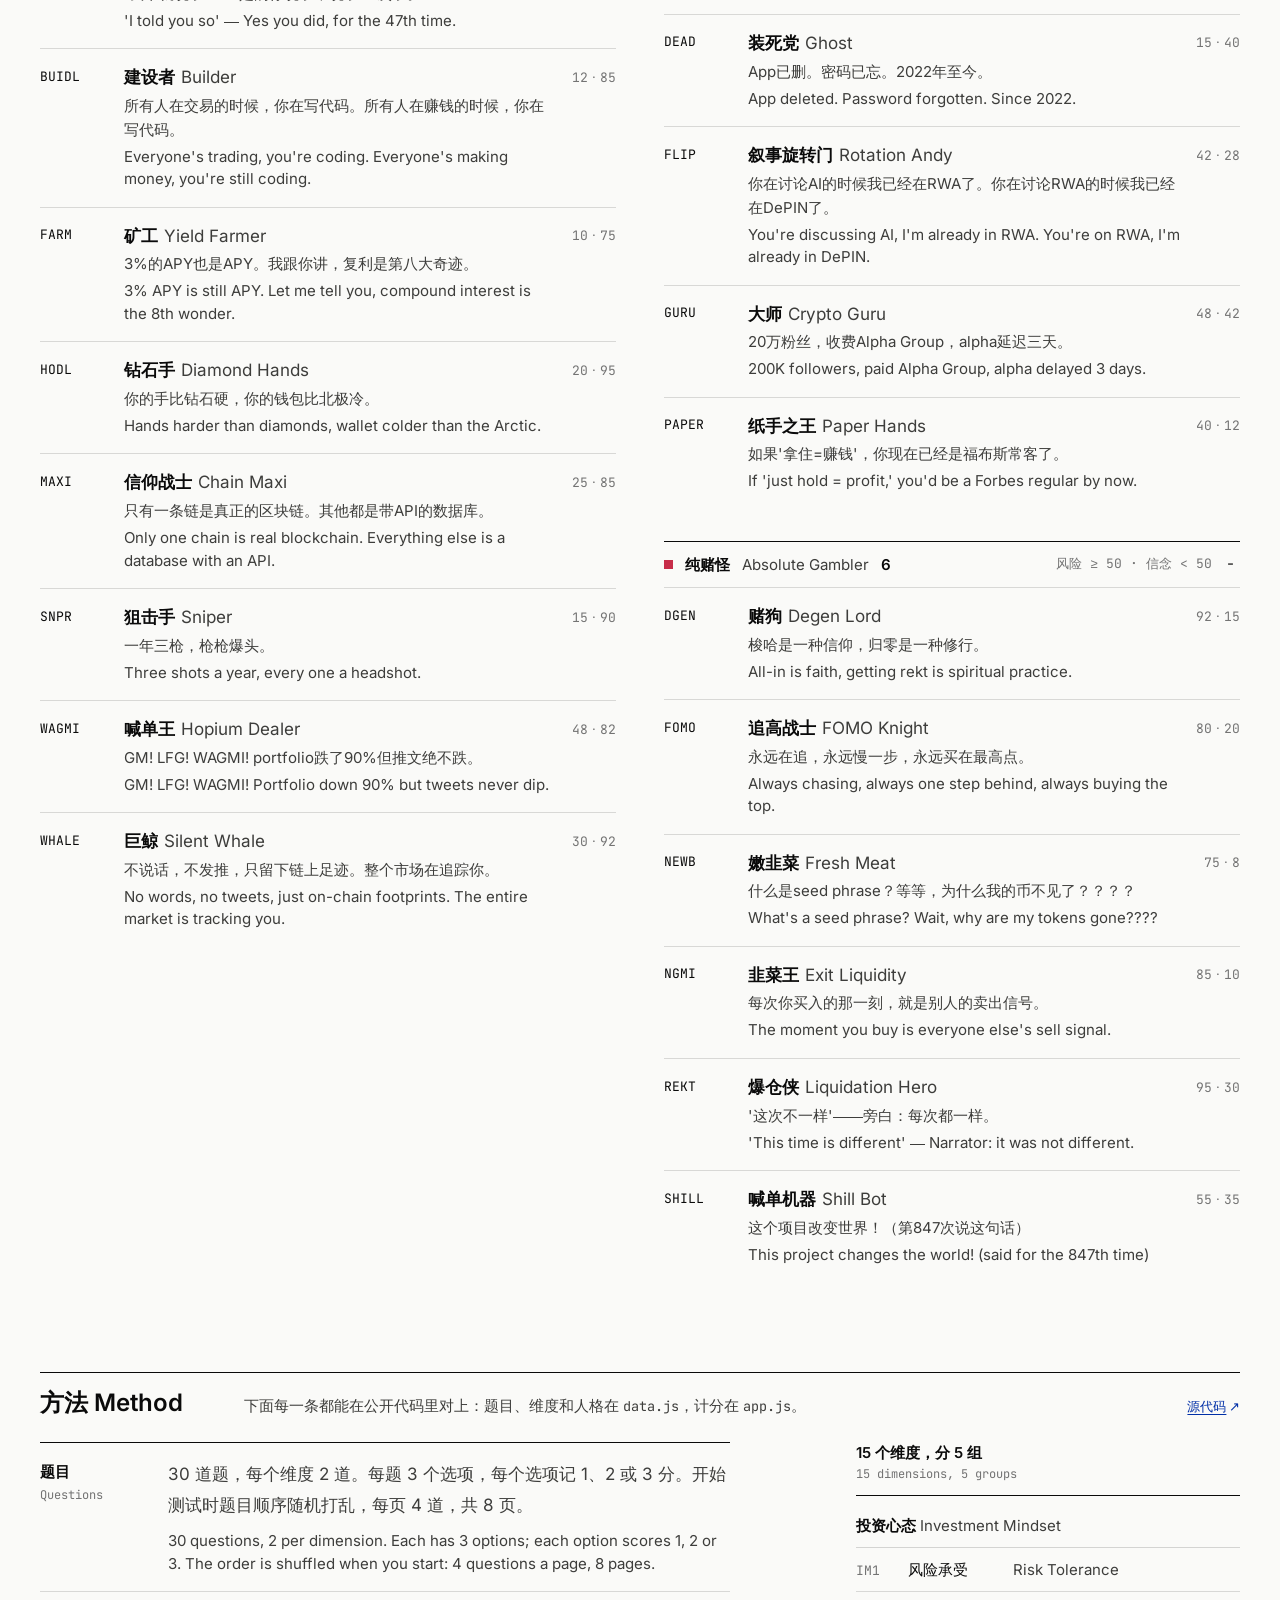
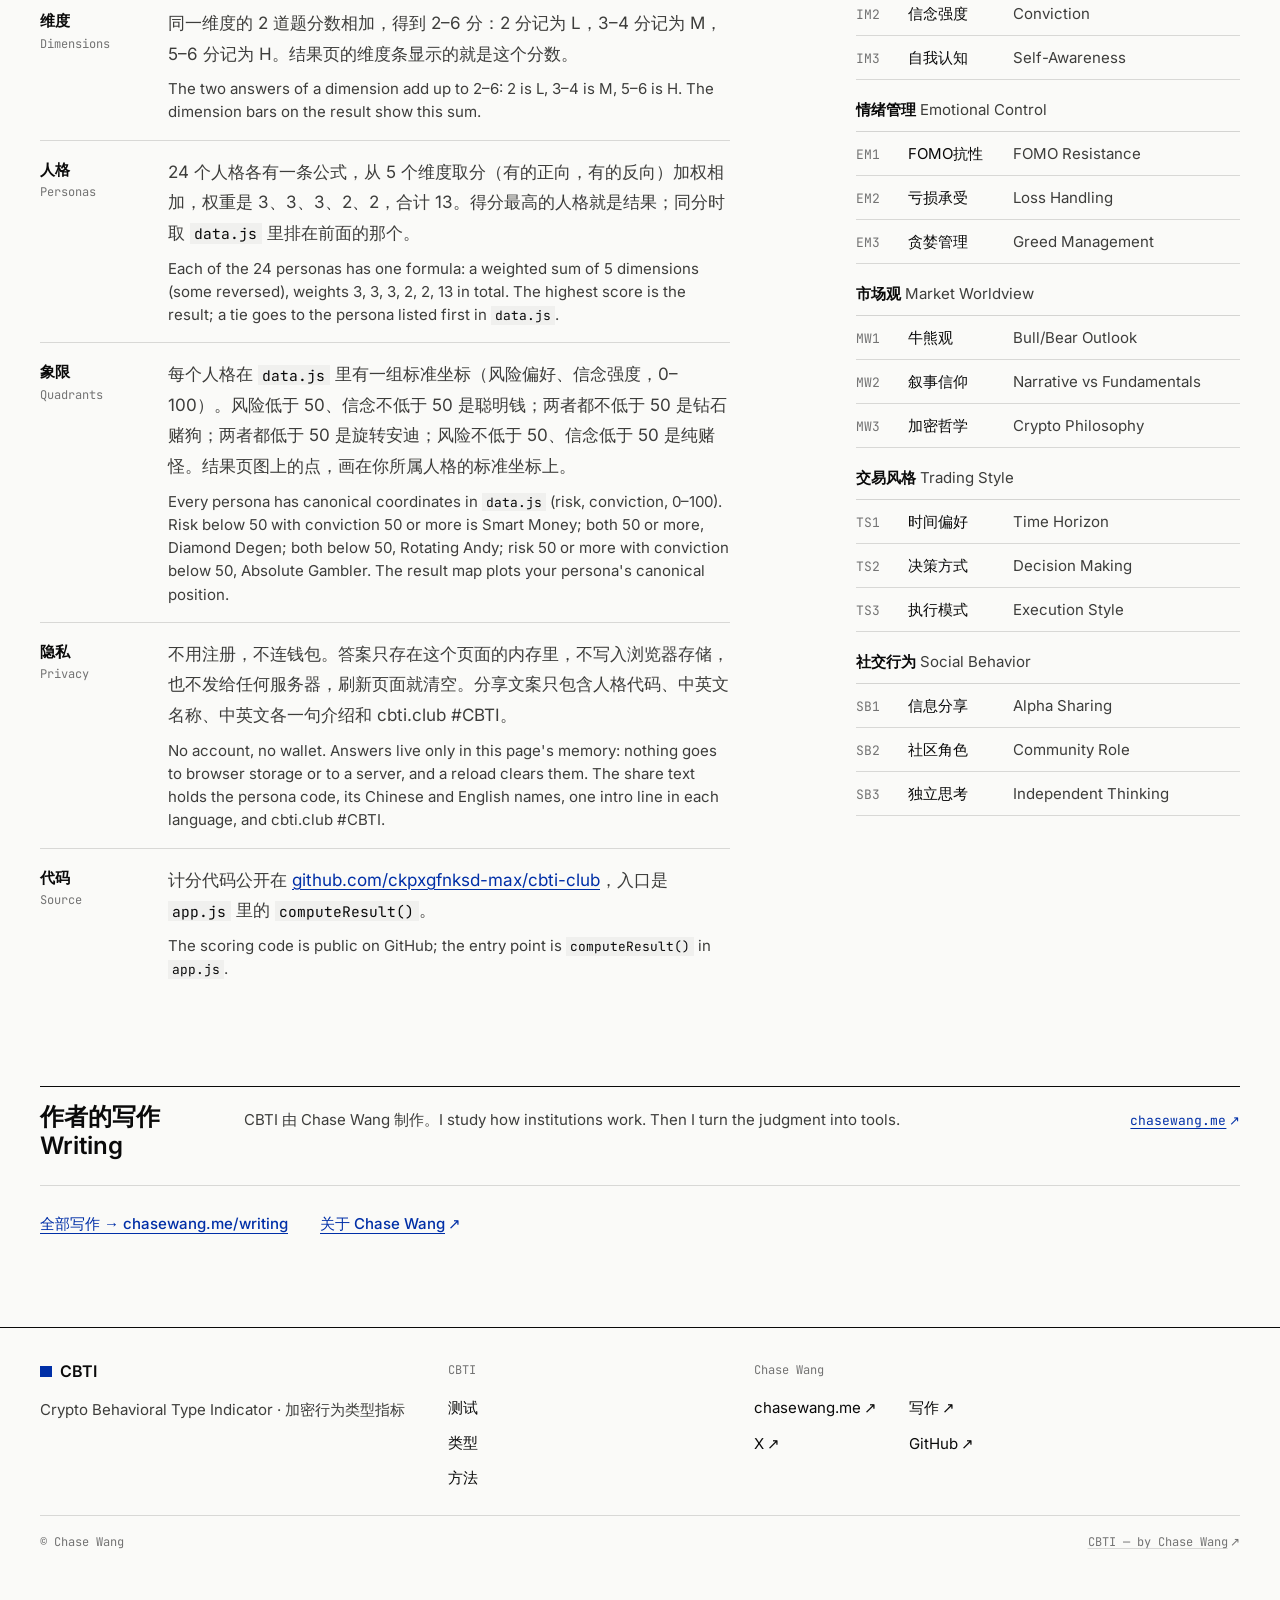
==== commit 75d1abf3: "Redesign cbti.club on cw-system with a deploy-time build CBTI becomes a product site, "CBTI — by Cha" ====
--- a/index.html
+++ b/index.html
@@ -1,1026 +1,261 @@
 <!DOCTYPE html>
-<html lang="zh-CN">
+<html lang="zh-Hans">
 <head>
-  <meta charset="UTF-8">
-  <meta name="viewport" content="width=device-width, initial-scale=1.0">
-  <title>CBTI 加密人格测试 | Crypto Behavioral Type Indicator</title>
-  <meta name="description" content="CBTI · Crypto Behavioral Type Indicator · 加密行为类型指标。30 道题告诉你是 24 种加密人格中的哪一种 — 钻石手、赌狗、巨鲸、旋转安迪、爆仓侠……">
-  <meta property="og:title" content="CBTI · Crypto Behavioral Type Indicator">
-  <meta property="og:description" content="加密行为类型指标 · 30 道题 · 24 种人格 · 一个真相。钻石手、赌狗、巨鲸、旋转安迪、爆仓侠、撸毛大军……你是哪一种？">
-  <meta property="og:type" content="website">
-  <meta name="twitter:card" content="summary_large_image">
-  <meta name="twitter:title" content="CBTI · Crypto Behavioral Type Indicator">
-  <meta name="twitter:description" content="加密行为类型指标 · 30 道题 · 24 种人格 · 一个真相。钻石手、赌狗、巨鲸、旋转安迪、爆仓侠……你是哪一种？">
-  <meta property="og:image" content="https://cbti.club/assets/icon/og-image.jpg">
-  <meta property="og:url" content="https://cbti.club">
-  <meta name="twitter:image" content="https://cbti.club/assets/icon/og-image.jpg">
-
-  <link rel="icon" type="image/png" sizes="32x32" href="assets/icon/favicon-32.png">
-  <link rel="icon" type="image/png" sizes="16x16" href="assets/icon/favicon-16.png">
-  <link rel="icon" type="image/png" sizes="192x192" href="assets/icon/favicon-192.png">
-  <link rel="apple-touch-icon" sizes="180x180" href="assets/icon/apple-touch-icon.png">
-  <link rel="shortcut icon" href="assets/icon/favicon.ico">
-  <meta name="theme-color" content="#f2f0e8">
-
-  <link rel="preconnect" href="https://fonts.googleapis.com">
-  <link rel="preconnect" href="https://fonts.gstatic.com" crossorigin>
-  <link href="https://fonts.googleapis.com/css2?family=Archivo+Black&family=Instrument+Serif:ital@0;1&family=Barlow:wght@300;400;500;600&family=JetBrains+Mono:wght@400;700&family=Noto+Serif+SC:wght@400;500;700&family=Noto+Sans+SC:wght@300;400;500;600&display=swap" rel="stylesheet">
-  <link rel="stylesheet" href="style.css?v=36">
-  <link rel="stylesheet" href="redesign.css?v=3">
+<meta charset="utf-8">
+<meta name="viewport" content="width=device-width, initial-scale=1">
+<script>
+/* Old routes: Chase's profile, archive and long-form pages moved to chasewang.me.
+   One table, read by app.js too. Replace (not push) so Back does not bounce. */
+window.CBTI_LEGACY = {
+  "read": "https://chasewang.me/writing",
+  "chase": "https://chasewang.me/about",
+  "paper": "https://chasewang.me/paper",
+  "essay-three-body": "https://chasewang.me/essay-three-body",
+  "chase-socials": "https://chasewang.me/about",
+  "chase-writing": "https://chasewang.me/writing",
+  "chase-essays": "https://chasewang.me/writing",
+  "chase-reading-preview": "https://chasewang.me/writing",
+  "chase-tools": "https://chasewang.me/work",
+  "chase-systems": "https://chasewang.me/work"
+};
+(function () {
+  var h = '';
+  try { h = decodeURIComponent(location.hash.slice(1)); } catch (e) { return; }
+  if (Object.prototype.hasOwnProperty.call(window.CBTI_LEGACY, h)) location.replace(window.CBTI_LEGACY[h]);
+})();
+</script>
+<title>CBTI 加密人格测试 | Crypto Behavioral Type Indicator</title>
+<meta name="description" content="CBTI · Crypto Behavioral Type Indicator · 加密行为类型指标。30 道题告诉你是 24 种加密人格中的哪一种 — 钻石手、赌狗、巨鲸、旋转安迪、爆仓侠……">
+<link rel="canonical" href="https://cbti.club/">
+<meta name="author" content="Chase Wang">
+<meta property="og:type" content="website">
+<meta property="og:site_name" content="CBTI">
+<meta property="og:title" content="CBTI · Crypto Behavioral Type Indicator">
+<meta property="og:description" content="加密行为类型指标 · 30 道题 · 24 种人格 · 一个真相。钻石手、赌狗、巨鲸、旋转安迪、爆仓侠、撸毛大军……你是哪一种？">
+<meta property="og:url" content="https://cbti.club/">
+<meta property="og:image" content="https://cbti.club/assets/cbti/og.png">
+<meta property="og:image:width" content="1200">
+<meta property="og:image:height" content="630">
+<meta name="twitter:card" content="summary_large_image">
+<meta name="twitter:creator" content="@ChaseWang">
+<meta name="twitter:title" content="CBTI · Crypto Behavioral Type Indicator">
+<meta name="twitter:description" content="加密行为类型指标 · 30 道题 · 24 种人格 · 一个真相。钻石手、赌狗、巨鲸、旋转安迪、爆仓侠……你是哪一种？">
+<meta name="twitter:image" content="https://cbti.club/assets/cbti/og.png">
+<meta name="theme-color" content="#fafaf8">
+<link rel="icon" href="/assets/cw/icons/mark.svg" type="image/svg+xml">
+<link rel="icon" href="/assets/cw/icons/favicon.ico" sizes="any">
+<link rel="apple-touch-icon" href="/assets/cw/icons/mark-180.png">
+<link rel="preload" href="/assets/fonts/inter-latin-wght.v5.woff2" as="font" type="font/woff2" crossorigin>
+<link rel="stylesheet" href="/assets/cw/cw.css">
+<link rel="stylesheet" href="/assets/cbti/cbti.css">
+<script type="application/ld+json">{"@context":"https://schema.org","@type":"WebApplication","@id":"https://cbti.club/#app","name":"CBTI","alternateName":["Crypto Behavioral Type Indicator","加密行为类型指标"],"url":"https://cbti.club/","description":"CBTI · Crypto Behavioral Type Indicator · 加密行为类型指标。30 道题告诉你是 24 种加密人格中的哪一种。","inLanguage":["zh-Hans","en"],"browserRequirements":"Requires JavaScript.","isAccessibleForFree":true,"creator":{"@type":"Person","@id":"https://chasewang.me/#person","name":"Chase Wang","url":"https://chasewang.me/"}}</script>
 </head>
-<body>
-
-  <!--
-    THESIS: Chase's public work is one connected system: behavior becomes markets, code becomes institutions, and workflows compound. Refuses the generic dark-editorial portfolio.
-    OWN-WORLD: cool daylight canvas, drafting-blue fields, verification-lime marks, square rules, and a linked three-node field map.
-    STORY: enter through CBTI, the complete reading archive, or Chase; every public article remains one direct action away from Read.
-    FIRST VIEWPORT: oversized name and three-line thesis on the left; an interactive field map on the right; work and social actions remain visible without scrolling.
-    FORM: public research instrument; code-led; seed key CBTI-CHASE-2026-08.
-    FINISH: unreviewed and undocumented is unfinished; this build ends with the finish review, the verdict, and DESIGN.md.
-  -->
-
-  <!-- ═══ Background video (landing + quiz only; hidden on result) ═══
-       bg.mp4 is pre-baked as forward+reverse concatenated, so native `loop`
-       produces seamless ping-pong (no JS reverse-seek = no keyframe jump). -->
-  <div class="bg-video-wrap" aria-hidden="true">
-    <video class="bg-video" autoplay muted loop playsinline preload="auto" poster="assets/video/bg-poster.jpg">
-      <source src="assets/video/bg.mp4" type="video/mp4">
-    </video>
-    <div class="bg-video-overlay"></div>
-  </div>
-
-  <a class="site-skip" href="#site-main">Skip to content</a>
-  <header class="site-header">
-    <a class="site-brand" href="#landing" aria-label="CBTI home">
-      <strong>CBTI</strong>
-      <span>Crypto Behavioral Type Indicator</span>
-    </a>
-    <nav class="site-nav" aria-label="Primary navigation">
-      <a href="#landing" data-route="cbti">CBTI</a>
-      <a href="#read" data-route="read">Read</a>
-      <a href="#chase" data-route="chase">Chase</a>
+<body class="screen-landing">
+<a class="cw-skip" href="#site-main">跳到正文</a>
+<header class="cw-header">
+  <div class="cw-container cw-header-inner">
+    <a class="cw-brand" href="/#landing"><span class="cw-mark" aria-hidden="true"></span><span class="cw-wordmark">CBTI</span></a>
+    <nav class="cw-nav" aria-label="CBTI">
+      <ul>
+        <li><a href="/#landing" aria-current="page">测试</a></li>
+        <li><a href="/#types">类型</a></li>
+        <li><a href="/#method">方法</a></li>
+      </ul>
     </nav>
-  </header>
-
-  <main id="site-main">
-
-  <!-- ═══ Landing ═══ -->
-  <div id="landing" class="screen active">
-    <div id="persona-sphere" class="persona-sphere" aria-hidden="true"></div>
-
-    <section class="landing-shell" aria-labelledby="landing-title">
-      <div class="landing-copy">
-        <p class="landing-kicker"><span aria-hidden="true"></span>Behavioral instrument · 行为测量</p>
-        <div class="landing-mark" aria-hidden="true">CBTI</div>
-        <h1 id="landing-title">Map your crypto reflexes.</h1>
-        <p class="landing-lede">30 道题，定位你在风险偏好、信念强度和市场行为上的真实位置。结果对应 24 种加密人格，不评判好坏，只显示你在压力下会怎么做。</p>
-        <p class="landing-lede-en">Thirty questions map how you act under risk, conviction, and market pressure. Your result lands on one of 24 crypto personas.</p>
-
-        <div class="landing-actions">
-          <button class="btn-start" onclick="startTest()">
-            <span>开始测试 · Start</span>
-            <svg width="14" height="14" viewBox="0 0 24 24" fill="none" stroke="currentColor" stroke-width="2" stroke-linecap="round" stroke-linejoin="round" aria-hidden="true"><path d="M5 12h14M12 5l7 7-7 7"/></svg>
-          </button>
-          <a class="btn-meet" href="#chase">Why CBTI exists <span aria-hidden="true">↗</span></a>
-        </div>
-
-        <dl class="landing-facts" aria-label="Test facts">
-          <div><dt>30</dt><dd>questions</dd></div>
-          <div><dt>15</dt><dd>dimensions</dd></div>
-          <div><dt>24</dt><dd>personas</dd></div>
-          <div><dt>4</dt><dd>quadrants</dd></div>
-        </dl>
-      </div>
-
-      <div class="landing-atlas-wrap">
-        <header class="atlas-head">
-          <div><span>TYPE FIELD / 24</span><strong>Risk × Conviction</strong></div>
-          <span>live index</span>
+    <div class="cw-header-tools"><a class="cw-header-link" href="https://chasewang.me/" lang="en">by Chase Wang <span aria-hidden="true">↗</span></a></div>
+  </div>
+</header>
+
+<main id="site-main">
+
+<!-- ═══ Landing ═══ -->
+<div id="landing" class="screen active">
+  <section class="cw-container cbti-hero" aria-labelledby="landing-title">
+    <div class="cbti-hero-copy">
+      <p class="cw-kicker"><span lang="en">Crypto Behavioral Type Indicator</span> · 加密行为类型指标</p>
+      <h1 class="cw-display cbti-hero-title" id="landing-title" lang="en">Map your crypto reflexes.</h1>
+      <p class="cw-lede cbti-hero-lede">30 道题，定位你在风险偏好、信念强度和市场行为上的真实位置。结果对应 24 种加密人格，不评判好坏，只显示你在压力下会怎么做。</p>
+      <p class="cw-body-copy cbti-hero-en" lang="en">Thirty questions map how you act under risk, conviction, and market pressure. Your result lands on one of 24 crypto personas.</p>
+      <div class="cbti-hero-actions">
+        <button class="cw-btn cw-btn--primary" type="button" onclick="startTest()">开始测试 <span lang="en">· Start</span></button>
+        <a class="cw-link" href="/#method">怎么计分 <span lang="en">· Method</span><span class="cw-arrow" aria-hidden="true">→</span></a>
+      </div>
+      <noscript><p class="cbti-noscript">测试需要启用 JavaScript。<span lang="en">The test needs JavaScript.</span></p></noscript>
+      <dl class="cbti-facts" aria-label="测试概况">
+        <div><dt>道题 <span lang="en">questions</span></dt><dd>30</dd></div>
+        <div><dt>个维度 <span lang="en">dimensions</span></dt><dd>15</dd></div>
+        <div><dt>种人格 <span lang="en">personas</span></dt><dd>24</dd></div>
+        <div><dt>个象限 <span lang="en">quadrants</span></dt><dd>4</dd></div>
+      </dl>
+      <p class="cbti-note">不用注册，不连钱包，答案只留在这个页面的内存里。<span lang="en">No account. No wallet.</span></p>
+    </div>
+
+    <figure class="cbti-hero-map" aria-labelledby="map-title">
+      <figcaption class="cbti-map-head">
+        <span class="cbti-map-title" id="map-title">24 种人格 · 风险 × 信念 <span lang="en">Risk × Conviction</span></span>
+        <span class="cbti-map-meta">标准坐标 0–100</span>
+      </figcaption>
+      <div class="cbti-map" id="landing-map" data-map="landing"></div>
+    </figure>
+  </section>
+
+  <section class="cw-section cw-container" id="types" aria-labelledby="types-title">
+    <header class="cw-section-head">
+      <h2 class="cw-section-title" id="types-title">类型 <span lang="en">Types</span></h2>
+      <p class="cw-section-desc">24 种人格按各自的标准坐标落进风险 × 信念的四个象限。每行的两个数就是标准坐标（风险 · 信念），和上面的图、结果页的图用的是同一组数。</p>
+      <p class="cw-section-aside"><span class="cw-num">24</span></p>
+    </header>
+    <div class="cbti-types" id="type-index"></div>
+  </section>
+
+  <section class="cw-section cw-container" id="method" aria-labelledby="method-title">
+    <header class="cw-section-head">
+      <h2 class="cw-section-title" id="method-title">方法 <span lang="en">Method</span></h2>
+      <p class="cw-section-desc">下面每一条都能在公开代码里对上：题目、维度和人格在 <code>data.js</code>，计分在 <code>app.js</code>。</p>
+      <p class="cw-section-aside"><a href="https://github.com/ckpxgfnksd-max/cbti-club" rel="noopener">源代码<span class="cw-arrow" aria-hidden="true">↗</span></a></p>
+    </header>
+    <div class="cbti-method">
+      <dl class="cbti-method-facts">
+        <div><dt>题目 <span lang="en">Questions</span></dt><dd><p>30 道题，每个维度 2 道。每题 3 个选项，每个选项记 1、2 或 3 分。开始测试时题目顺序随机打乱，每页 4 道，共 8 页。</p><p class="cbti-method-en" lang="en">30 questions, 2 per dimension. Each has 3 options; each option scores 1, 2 or 3. The order is shuffled when you start: 4 questions a page, 8 pages.</p></dd></div>
+        <div><dt>维度 <span lang="en">Dimensions</span></dt><dd><p>同一维度的 2 道题分数相加，得到 2–6 分：2 分记为 L，3–4 分记为 M，5–6 分记为 H。结果页的维度条显示的就是这个分数。</p><p class="cbti-method-en" lang="en">The two answers of a dimension add up to 2–6: 2 is L, 3–4 is M, 5–6 is H. The dimension bars on the result show this sum.</p></dd></div>
+        <div><dt>人格 <span lang="en">Personas</span></dt><dd><p>24 个人格各有一条公式，从 5 个维度取分（有的正向，有的反向）加权相加，权重是 3、3、3、2、2，合计 13。得分最高的人格就是结果；同分时取 <code>data.js</code> 里排在前面的那个。</p><p class="cbti-method-en" lang="en">Each of the 24 personas has one formula: a weighted sum of 5 dimensions (some reversed), weights 3, 3, 3, 2, 2, 13 in total. The highest score is the result; a tie goes to the persona listed first in <code>data.js</code>.</p></dd></div>
+        <div><dt>象限 <span lang="en">Quadrants</span></dt><dd><p>每个人格在 <code>data.js</code> 里有一组标准坐标（风险偏好、信念强度，0–100）。风险低于 50、信念不低于 50 是聪明钱；两者都不低于 50 是钻石赌狗；两者都低于 50 是旋转安迪；风险不低于 50、信念低于 50 是纯赌怪。结果页图上的点，画在你所属人格的标准坐标上。</p><p class="cbti-method-en" lang="en">Every persona has canonical coordinates in <code>data.js</code> (risk, conviction, 0–100). Risk below 50 with conviction 50 or more is Smart Money; both 50 or more, Diamond Degen; both below 50, Rotating Andy; risk 50 or more with conviction below 50, Absolute Gambler. The result map plots your persona's canonical position.</p></dd></div>
+        <div><dt>隐私 <span lang="en">Privacy</span></dt><dd><p>不用注册，不连钱包。答案只存在这个页面的内存里，不写入浏览器存储，也不发给任何服务器，刷新页面就清空。分享文案只包含人格代码、中英文名称、中英文各一句介绍和 cbti.club #CBTI。</p><p class="cbti-method-en" lang="en">No account, no wallet. Answers live only in this page's memory: nothing goes to browser storage or to a server, and a reload clears them. The share text holds the persona code, its Chinese and English names, one intro line in each language, and cbti.club #CBTI.</p></dd></div>
+        <div><dt>代码 <span lang="en">Source</span></dt><dd><p>计分代码公开在 <a href="https://github.com/ckpxgfnksd-max/cbti-club/blob/main/app.js" rel="noopener">github.com/ckpxgfnksd-max/cbti-club</a>，入口是 <code>app.js</code> 里的 <code>computeResult()</code>。</p><p class="cbti-method-en" lang="en">The scoring code is public on GitHub; the entry point is <code>computeResult()</code> in <code>app.js</code>.</p></dd></div>
+      </dl>
+      <div class="cbti-dims-wrap" id="method-dims"></div>
+    </div>
+  </section>
+
+  <section class="cw-section cw-container" id="writing" aria-labelledby="writing-title">
+    <header class="cw-section-head">
+      <h2 class="cw-section-title" id="writing-title">作者的写作 <span lang="en">Writing</span></h2>
+      <p class="cw-section-desc">CBTI 由 Chase Wang 制作。<span lang="en">I study how institutions work. Then I turn the judgment into tools.</span></p>
+      <p class="cw-section-aside"><a href="https://chasewang.me/" lang="en">chasewang.me<span class="cw-arrow" aria-hidden="true">↗</span></a></p>
+    </header>
+    <ol class="cw-index" id="author-writing">
+<!-- author-writing:start -->
+<!-- author-writing:end -->
+    </ol>
+    <p class="cbti-writing-more">
+      <a class="cw-link" href="https://chasewang.me/writing">全部写作 → chasewang.me/writing</a>
+      <a class="cw-link" href="https://chasewang.me/about">关于 Chase Wang<span class="cw-arrow" aria-hidden="true">↗</span></a>
+    </p>
+  </section>
+</div>
+
+<!-- ═══ Quiz ═══ -->
+<div id="quiz" class="screen">
+  <div class="cw-container cbti-quiz">
+    <aside class="cbti-quiz-rail">
+      <a class="cw-link" href="/#landing"><span class="cw-arrow" aria-hidden="true">←</span> 退出测试 <span lang="en">· Exit</span></a>
+      <p class="cw-kicker">行为测量 · <span lang="en">Behavioral scan</span></p>
+      <h1 class="cbti-quiz-title" lang="en">Answer for the trade you would actually make.</h1>
+      <p class="cw-body-copy">选你真实会做的动作，不选你认为“更聪明”的答案。每页完成后会自动前进。</p>
+      <p class="cbti-note" lang="en">No account. No wallet. Answers stay in this browser session.</p>
+    </aside>
+    <div class="cbti-quiz-main">
+      <div class="cbti-quiz-status">
+        <progress class="cw-progress" max="30" value="0" aria-label="已答题数">0 / 30</progress>
+        <p class="cbti-quiz-counts"><span>已答 <span class="progress-text">0 / 30</span></span><span>第 <span class="page-indicator">1 / 8</span> 页</span></p>
+      </div>
+      <div id="questions-list" tabindex="-1"></div>
+      <div class="cbti-quiz-nav">
+        <button class="cw-btn cw-btn--quiet btn-prev" type="button" onclick="prevPage()">上一页</button>
+        <button class="cw-btn cw-btn--primary btn-next" type="button" onclick="nextPage()">下一页 · Next</button>
+      </div>
+    </div>
+  </div>
+</div>
+
+<!-- ═══ Result ═══ -->
+<div id="result" class="screen">
+  <div class="cw-container cbti-result">
+    <p class="cw-kicker">CBTI · 你的加密人格 <span lang="en">· Your crypto persona</span></p>
+    <article class="cbti-reveal" id="persona-card" aria-labelledby="persona-code">
+      <div class="cbti-reveal-id">
+        <p class="cbti-stamp" id="persona-quadrant"></p>
+        <h1 class="cbti-code" id="persona-code" tabindex="-1"></h1>
+        <p class="cbti-names"><span id="persona-cn" class="cbti-cn"></span><span id="persona-en" class="cbti-en" lang="en"></span></p>
+        <blockquote class="cbti-intro">
+          <p id="persona-intro"></p>
+          <p id="persona-intro-en" lang="en"></p>
+        </blockquote>
+      </div>
+      <figure class="cbti-meme"><img id="persona-meme" src="[data-uri]" alt="" width="480" height="480"></figure>
+    </article>
+
+    <div class="cbti-actions">
+      <button class="cw-btn cw-btn--primary btn-share" type="button" onclick="shareResult()">Post on 𝕏</button>
+      <button class="cw-btn btn-copy" type="button" onclick="copyShareText()">Copy / 复制</button>
+      <button class="cw-btn cw-btn--quiet btn-retry" type="button" onclick="retryTest()">Retry / 重新测试</button>
+    </div>
+    <p class="cw-visually-hidden" id="result-status" role="status"></p>
+
+    <section class="cbti-about" aria-labelledby="about-title">
+      <header class="cbti-block-head">
+        <h2 class="cbti-block-title" id="about-title">关于这个人格 <span lang="en">About this persona</span></h2>
+      </header>
+      <p class="cbti-about-zh" id="persona-desc"></p>
+      <p class="cbti-about-en" id="persona-desc-en" lang="en"></p>
+    </section>
+
+    <div class="cbti-analysis">
+      <section aria-labelledby="position-title">
+        <header class="cbti-block-head">
+          <h2 class="cbti-block-title" id="position-title">你的位置 <span lang="en">Your position</span></h2>
+          <p class="cbti-block-desc">黑圈标出的点是你所属人格的标准坐标，其余 23 个浅色点是另外 23 种人格。你自己每个维度的得分在维度条里。</p>
         </header>
-        <div id="persona-atlas" class="persona-atlas" aria-label="The 24 CBTI personas arranged by behavioral quadrant"></div>
-        <div class="atlas-axis atlas-axis-x">risk preference →</div>
-        <div class="atlas-axis atlas-axis-y">conviction →</div>
-        <div class="atlas-legend" aria-label="Behavioral quadrants">
-          <span class="q-smart-money">Smart Money</span>
-          <span class="q-diamond-degen">Diamond Degen</span>
-          <span class="q-rotating-andy">Rotating Andy</span>
-          <span class="q-gambler">Absolute Gambler</span>
-        </div>
-      </div>
-    </section>
-
-    <div class="landing-method">
-      <p><strong>What it measures</strong><span>investment mindset · emotional control · market worldview · trading style · social behavior</span></p>
-      <a href="#read">Browse all writing <span aria-hidden="true">→</span></a>
-    </div>
-  </div>
-
-  <!-- ═══ Quiz ═══ -->
-  <div id="quiz" class="screen">
-    <div class="quiz-shell">
-      <aside class="quiz-aside">
-        <a class="quiz-exit" href="#landing">CBTI / Exit test</a>
-        <div>
-          <p class="quiz-aside-label">Behavioral scan</p>
-          <h1>Answer for the trade you would actually make.</h1>
-          <p>选你真实会做的动作，不选你认为“更聪明”的答案。每页完成后会自动前进。</p>
-        </div>
-        <p class="quiz-privacy">No account. No wallet. Answers stay in this browser session.</p>
-      </aside>
-      <div class="quiz-container quiz-stage">
-        <div class="quiz-header-bar">
-          <div class="progress-bar-wrap">
-            <div class="progress-bar-track">
-              <div class="progress-bar-fill"></div>
-            </div>
-          </div>
-          <div class="quiz-meta">
-            <span class="progress-text">0 / 30</span>
-            <span class="page-indicator"></span>
-          </div>
-        </div>
-
-        <div id="questions-list"></div>
-
-        <div class="quiz-nav">
-          <button class="btn-nav btn-prev" onclick="prevPage()">
-            <svg width="14" height="14" viewBox="0 0 24 24" fill="none" stroke="currentColor" stroke-width="2" stroke-linecap="round" stroke-linejoin="round" aria-hidden="true"><path d="M19 12H5M5 12L12 19M5 12L12 5"/></svg>
-            <span>Back</span>
-          </button>
-          <button class="btn-nav btn-next" onclick="nextPage()">
-            <span>Next</span>
-            <svg width="14" height="14" viewBox="0 0 24 24" fill="none" stroke="currentColor" stroke-width="2" stroke-linecap="round" stroke-linejoin="round" aria-hidden="true"><path d="M5 12H19M19 12L12 5M19 12L12 19"/></svg>
-          </button>
-        </div>
-      </div>
-    </div>
-  </div>
-
-  <!-- ═══ Result ═══ -->
-  <div id="result" class="screen">
-    <div class="result-container" aria-live="polite">
-      <header class="result-header">
-        <p>CBTI result dossier</p>
-        <h1>Your behavior has coordinates.</h1>
-        <span>Persona identity, quadrant position, and the fifteen dimensions behind it.</span>
-      </header>
-
-      <!-- Section 1: Persona Hero (the reveal) -->
-      <div class="result-persona-card" id="persona-card">
-        <div class="persona-stamp">
-          <span id="persona-badge" class="persona-badge">Your Crypto Persona · 你的加密人格</span>
-          <span id="persona-quadrant" class="persona-quadrant"></span>
-        </div>
-        <div class="persona-hero">
-          <img id="persona-meme" class="persona-meme" src="[data-uri]" alt="" />
-          <div class="persona-identity">
-            <div id="persona-code" class="persona-code"></div>
-            <div id="persona-cn" class="persona-cn"></div>
-            <div id="persona-en" class="persona-en-label"></div>
-          </div>
-        </div>
-        <div class="persona-intro-block">
-          <div id="persona-intro" class="persona-intro"></div>
-          <div id="persona-intro-en" class="persona-intro persona-intro-sub"></div>
-        </div>
-      </div>
-
-      <!-- Section 2: Share CTA (primary action, right after the reveal) -->
-      <div class="actions-section actions-primary">
-        <button class="btn-action btn-share" onclick="shareResult()">Post on 𝕏</button>
-        <button class="btn-action btn-copy" onclick="copyShareText()">Copy / 复制</button>
-      </div>
-
-      <!-- Section 3: Description (expandable depth) -->
-      <div class="result-desc-card">
-        <div class="section-title">About This Persona / 关于这个人格</div>
-        <div id="persona-desc" class="persona-desc"></div>
-        <div id="persona-desc-en" class="persona-desc-en"></div>
-      </div>
-
-      <!-- Section 4: Scatter Plot -->
-      <div class="scatter-section">
-        <div class="section-title">Your Position / 你的位置</div>
-        <div class="scatter-wrap">
-          <div class="scatter-plot">
-            <canvas id="scatter-canvas" class="scatter-canvas"></canvas>
-          </div>
-          <div class="scatter-legend">
-            <div class="legend-item"><span class="legend-dot smart-money"></span><span>Smart Money 聪明钱</span></div>
-            <div class="legend-item"><span class="legend-dot diamond-degen"></span><span>Diamond Degen 钻石赌狗</span></div>
-            <div class="legend-item"><span class="legend-dot rotating-andy"></span><span>Rotating Andy 旋转安迪</span></div>
-            <div class="legend-item"><span class="legend-dot gambler"></span><span>Absolute Gambler 纯赌怪</span></div>
-          </div>
-        </div>
-      </div>
-
-      <!-- Section 5: Dimensions -->
-      <div class="dims-section">
-        <div class="section-title">Dimension Scores / 维度得分</div>
+        <div class="cbti-map" id="result-map" data-map="result"></div>
+      </section>
+      <section aria-labelledby="dims-title">
+        <header class="cbti-block-head">
+          <h2 class="cbti-block-title" id="dims-title">维度得分 <span lang="en">Dimension scores</span></h2>
+          <p class="cbti-block-desc">每个维度 2 道题，合计 2–6 分；条越长分越高。L、M、H 分别对应 2、3–4、5–6 分。</p>
+        </header>
         <div id="dims-list"></div>
-      </div>
-
-      <!-- Section 6: Secondary actions + Tips -->
-      <div class="actions-section actions-secondary">
-        <button class="btn-action btn-share" onclick="shareResult()">Post on 𝕏</button>
-        <button class="btn-action btn-retry" onclick="retryTest()">Retry / 重新测试</button>
-      </div>
-
-      <!-- Tips -->
-      <div class="tips-section">
-        <p class="tips-label">Buy me a coffee / 请我喝杯咖啡 ☕</p>
-        <div class="tips-address" onclick="copyAddress(this)">
-          <span class="tips-chain">EVM</span>
-          <code>0x98338f4ade9d2c2aa9310300f6a016a88538242d</code>
-          <span class="tips-copy">copy</span>
-        </div>
-        <p class="tips-credit">built by <a href="#chase">@ChaseWang</a></p>
-      </div>
-
-    </div>
-  </div>
-
-  <!-- ═══ Read — complete public archive ═══ -->
-  <div id="read" class="screen">
-    <section class="read-shell" aria-labelledby="read-title">
-      <header class="read-hero">
-        <p class="read-kicker">READ / PUBLIC ARCHIVE</p>
-        <div class="read-hero-layout">
-          <h1 id="read-title">Writing, research,<br>and field notes.</h1>
-          <div class="read-intro">
-            <p>Token design, crypto institutions, market risk, and AI workflows. Every published piece is indexed here, with the shortest available route to the full text.</p>
-            <p class="read-intro-zh">文章、研究和实践地图统一收在这里。默认优先打开站内全文；只有外部版本的文章会直接前往原始发布渠道。</p>
-          </div>
-        </div>
-
-        <div class="read-controls">
-          <div class="read-filters" role="toolbar" aria-label="Filter the reading archive">
-            <button class="read-filter is-active" type="button" data-read-filter="all" aria-pressed="true">All</button>
-            <button class="read-filter" type="button" data-read-filter="zh" aria-pressed="false">中文</button>
-            <button class="read-filter" type="button" data-read-filter="en" aria-pressed="false">English</button>
-            <button class="read-filter" type="button" data-read-filter="research" aria-pressed="false">Research</button>
-          </div>
-          <p id="read-count" class="read-count" aria-live="polite">Loading archive…</p>
-        </div>
-      </header>
-
-      <div id="read-index" class="read-index" data-state="loading">
-        <div class="read-row read-row-skeleton" aria-hidden="true"><span></span><span></span><span></span></div>
-        <div class="read-row read-row-skeleton" aria-hidden="true"><span></span><span></span><span></span></div>
-        <div class="read-row read-row-skeleton" aria-hidden="true"><span></span><span></span><span></span></div>
-      </div>
-
-      <footer class="read-footer">
-        <p>Prefer delivery over browsing?</p>
-        <a href="https://chasewang2026.substack.com/" target="_blank" rel="noopener">Follow on Substack <span aria-hidden="true">↗</span></a>
-        <a href="https://x.com/ChaseWang" target="_blank" rel="noopener">Follow on X <span aria-hidden="true">↗</span></a>
-      </footer>
-    </section>
-  </div>
-
-  <!-- ═══ Chase — personal profile ═══ -->
-  <div id="chase" class="screen">
-    <div class="chase-container">
-
-      <!-- Hero -->
-      <header class="chase-hero">
-        <nav class="chase-nav" aria-label="Chase profile sections">
-          <a class="chase-nav-mark" href="#landing">CBTI / CHASE</a>
-          <div class="chase-nav-links">
-            <a href="#read">Writing</a>
-            <a href="#chase-tools">Tools</a>
-            <a href="#chase-systems">Systems</a>
-          </div>
-        </nav>
-
-        <div class="chase-hero-layout">
-          <div class="chase-hero-copy">
-            <p class="chase-status"><span aria-hidden="true"></span>Independent research &amp; open systems</p>
-            <h1 class="chase-title" aria-label="Chase Wang">
-              <span>Chase</span>
-              <span aria-hidden="true">Wang</span>
-            </h1>
-            <p class="chase-thesis">
-              <span>Behavior becomes markets.</span>
-              <span>Code becomes institutions.</span>
-              <span>Workflows compound.</span>
-            </p>
-            <p class="chase-tagline">
-              Ex-Binance listing. I write and build across token design, DeFi infrastructure, and AI workflows.
-            </p>
-            <div class="chase-hero-actions">
-              <a class="chase-primary-action" href="#read">
-                <span>Browse all writing</span>
-                <svg width="15" height="15" viewBox="0 0 24 24" fill="none" stroke="currentColor" stroke-width="2" stroke-linecap="round" stroke-linejoin="round" aria-hidden="true"><path d="M5 12h14M12 5l7 7-7 7"/></svg>
-              </a>
-              <a class="chase-inline-action" href="https://x.com/ChaseWang" target="_blank" rel="noopener">Follow on X <svg viewBox="0 0 24 24" aria-hidden="true"><path d="M7 17 17 7M8 7h9v9" /></svg></a>
-            </div>
-          </div>
-
-          <div class="chase-system-map" role="img" aria-label="A linked field map connecting CBTI behavior research, Crypto-Body institutional research, and the AI workflow field map.">
-            <div class="chase-map-meta"><span>FIELD / 001</span><span>3 SIGNALS · 1 SYSTEM</span></div>
-            <svg class="chase-map-lines" viewBox="0 0 520 520" aria-hidden="true">
-              <path class="map-orbit" d="M77 329C36 204 135 74 270 70c132-4 233 106 210 239-22 129-151 206-272 159C145 443 98 395 77 329Z"/>
-              <path class="map-link" d="M122 174 261 262 397 144M261 262l91 154M261 262 122 174M261 262 397 144"/>
-              <circle class="map-pulse" cx="261" cy="262" r="72"/>
-              <circle cx="261" cy="262" r="5"/>
-            </svg>
-            <a class="chase-map-node chase-map-node-behavior" href="#landing">
-              <span>BEHAVIOR</span><strong>CBTI</strong><small>24 personas</small>
-            </a>
-            <a class="chase-map-node chase-map-node-code" href="#paper">
-              <span>CODE</span><strong>Crypto-Body</strong><small>ledger → institution</small>
-            </a>
-            <a class="chase-map-node chase-map-node-agents" href="/landscape.html">
-              <span>WORKFLOWS</span><strong>Field Map</strong><small>practice → system</small>
-            </a>
-            <div class="chase-map-core" aria-hidden="true"><span>JUDGMENT</span><strong>×</strong></div>
-          </div>
-        </div>
-
-        <div class="chase-evidence-strip" aria-label="Areas of work">
-          <div><span>Practice</span><strong>Token design &amp; DeFi</strong></div>
-          <div><span>Research</span><strong>Ledgers as institutions</strong></div>
-          <div><span>Systems</span><strong>AI workflows that compound</strong></div>
-        </div>
-      </header>
-
-      <!-- ─── § Socials ─── -->
-      <section class="chase-section chase-socials-section" id="chase-socials">
-        <header class="chase-section-header">
-          <h2 class="section-title">Follow the work</h2>
-        </header>
-        <div class="socials-grid">
-          <a class="social-card" href="https://x.com/ChaseWang" target="_blank" rel="noopener">
-            <span class="social-icon" aria-hidden="true">
-              <svg width="18" height="18" viewBox="0 0 24 24" fill="currentColor"><path d="M18.244 2.25h3.308l-7.227 8.26 8.502 11.24H16.17l-5.214-6.817L4.99 21.75H1.68l7.73-8.835L1.254 2.25H8.08l4.713 6.231zm-1.161 17.52h1.833L7.084 4.126H5.117z"/></svg>
-            </span>
-            <div class="social-text">
-              <div class="social-handle">@ChaseWang</div>
-              <div class="social-platform">X · daily notes on crypto &amp; tokenomics</div>
-            </div>
-            <svg class="social-arrow" width="13" height="13" viewBox="0 0 24 24" fill="none" stroke="currentColor" stroke-width="2" stroke-linecap="round" stroke-linejoin="round"><path d="M7 17L17 7M17 7H8M17 7V16"/></svg>
-          </a>
-          <a class="social-card" href="https://chasewang2026.substack.com/" target="_blank" rel="noopener">
-            <span class="social-icon" aria-hidden="true">
-              <svg width="18" height="18" viewBox="0 0 24 24" fill="currentColor"><path d="M22.539 8.242H1.46V5.406h21.08v2.836zM1.46 10.812V24L12 18.11 22.54 24V10.812H1.46zM22.54 0H1.46v2.836h21.08V0z"/></svg>
-            </span>
-            <div class="social-text">
-              <div class="social-handle">chasewang2026</div>
-              <div class="social-platform">Substack · long-form essays</div>
-            </div>
-            <svg class="social-arrow" width="13" height="13" viewBox="0 0 24 24" fill="none" stroke="currentColor" stroke-width="2" stroke-linecap="round" stroke-linejoin="round"><path d="M7 17L17 7M17 7H8M17 7V16"/></svg>
-          </a>
-          <a class="social-card" href="https://www.academia.edu/143701755/What_Is_a_Crypto_Body_Rethinking_the_Role_of_the_Blockchain_Ledger" target="_blank" rel="noopener">
-            <span class="social-icon" aria-hidden="true">
-              <svg width="18" height="18" viewBox="0 0 24 24" fill="none" stroke="currentColor" stroke-width="2" stroke-linecap="round" stroke-linejoin="round"><path d="M4 19.5A2.5 2.5 0 0 1 6.5 17H20"/><path d="M6.5 2H20v20H6.5A2.5 2.5 0 0 1 4 19.5v-15A2.5 2.5 0 0 1 6.5 2z"/></svg>
-            </span>
-            <div class="social-text">
-              <div class="social-handle">Chase Wang</div>
-              <div class="social-platform">Academia.edu · research papers</div>
-            </div>
-            <svg class="social-arrow" width="13" height="13" viewBox="0 0 24 24" fill="none" stroke="currentColor" stroke-width="2" stroke-linecap="round" stroke-linejoin="round"><path d="M7 17L17 7M17 7H8M17 7V16"/></svg>
-          </a>
-          <a class="social-card" href="https://github.com/ckpxgfnksd-max" target="_blank" rel="noopener">
-            <span class="social-icon" aria-hidden="true">
-              <svg width="18" height="18" viewBox="0 0 24 24" fill="currentColor"><path d="M12 .5C5.65.5.5 5.65.5 12c0 5.08 3.29 9.39 7.86 10.91.58.11.79-.25.79-.56 0-.27-.01-1.16-.02-2.11-3.2.7-3.88-1.36-3.88-1.36-.52-1.32-1.27-1.67-1.27-1.67-1.04-.71.08-.7.08-.7 1.15.08 1.75 1.18 1.75 1.18 1.02 1.75 2.69 1.24 3.34.95.1-.74.4-1.24.72-1.53-2.55-.29-5.24-1.28-5.24-5.69 0-1.26.45-2.29 1.18-3.1-.12-.29-.51-1.46.11-3.04 0 0 .96-.31 3.15 1.18a10.96 10.96 0 0 1 5.74 0c2.19-1.49 3.15-1.18 3.15-1.18.62 1.58.23 2.75.11 3.04.74.81 1.18 1.84 1.18 3.1 0 4.42-2.69 5.39-5.26 5.68.41.36.78 1.06.78 2.14 0 1.55-.01 2.79-.01 3.17 0 .31.21.68.8.56C20.21 21.39 23.5 17.08 23.5 12 23.5 5.65 18.35.5 12 .5z"/></svg>
-            </span>
-            <div class="social-text">
-              <div class="social-handle">@ckpxgfnksd-max</div>
-              <div class="social-platform">GitHub · open-source skills</div>
-            </div>
-            <svg class="social-arrow" width="13" height="13" viewBox="0 0 24 24" fill="none" stroke="currentColor" stroke-width="2" stroke-linecap="round" stroke-linejoin="round"><path d="M7 17L17 7M17 7H8M17 7V16"/></svg>
-          </a>
-        </div>
       </section>
-
-      <!-- ─── § Articles & Papers ─── -->
-      <section class="chase-section chase-paper-section legacy-writing-section" id="chase-writing">
-        <header class="chase-section-header">
-          <h2 class="section-title">Ideas, in public</h2>
-        </header>
-        <span class="subsection-eyebrow">Academic paper · 2025</span>
-        <div class="paper-card paper-card-feature">
-          <div class="paper-authors">Mun How Mong · Shuyang Shi · Chase Wang</div>
-          <h3 class="paper-title">What Is a Crypto&#8209;Body? <span class="paper-title-sub">Rethinking the Role of the Blockchain Ledger</span></h3>
-          <p class="paper-abstract">
-            Cryptocurrencies are often portrayed as volatile, lightly regulated, or tools for illicit activity. This view overlooks a deeper innovation: the <em>Crypto-Body</em> — a self-sustaining digital ledger system that operates as a programmable institutional substrate. The paper proposes five criteria for when a blockchain qualifies as a Crypto-Body, and argues that Ethereum, post-merge, is the most complete specimen.
-          </p>
-          <div class="paper-quotes">
-            <blockquote class="paper-quote">"A Crypto-Body is not just a coin or a payment system. It is a new species of institution."</blockquote>
-            <blockquote class="paper-quote">"Trust in transparent code and math over trust in fallible human institutions."</blockquote>
-            <blockquote class="paper-quote">"The ledger-as-institution is here to stay; the open question is how it coexists with the institutions of yesterday."</blockquote>
-          </div>
-
-          <div class="paper-viewer" aria-label="Paper preview">
-            <object data="assets/paper/crypto-body.pdf#view=FitH&toolbar=0" type="application/pdf">
-              <div class="paper-viewer-fallback">
-                Inline preview not supported here. Use the links below to read the paper.
-              </div>
-            </object>
-          </div>
-
-          <div class="paper-actions">
-            <a class="paper-action paper-action-primary" href="#paper">
-              <span>Read HTML version</span>
-              <svg width="13" height="13" viewBox="0 0 24 24" fill="none" stroke="currentColor" stroke-width="2" stroke-linecap="round" stroke-linejoin="round"><path d="M5 12h14M12 5l7 7-7 7"/></svg>
-            </a>
-            <a class="paper-action" href="https://www.academia.edu/143701755/What_Is_a_Crypto_Body_Rethinking_the_Role_of_the_Blockchain_Ledger" target="_blank" rel="noopener">
-              <span>View on Academia.edu</span>
-              <svg width="12" height="12" viewBox="0 0 24 24" fill="none" stroke="currentColor" stroke-width="2" stroke-linecap="round" stroke-linejoin="round"><path d="M7 17L17 7M17 7H8M17 7V16"/></svg>
-            </a>
-            <a class="paper-action" href="assets/paper/crypto-body.pdf" download>
-              <span>Download PDF</span>
-              <svg width="12" height="12" viewBox="0 0 24 24" fill="none" stroke="currentColor" stroke-width="2" stroke-linecap="round" stroke-linejoin="round"><path d="M21 15v4a2 2 0 0 1-2 2H5a2 2 0 0 1-2-2v-4M7 10l5 5 5-5M12 15V3"/></svg>
-            </a>
-          </div>
-        </div>
-
-        <span class="subsection-eyebrow">Field map · 2026</span>
-        <div class="paper-card paper-card-field-map">
-          <div class="paper-authors">Chase Wang · 2026-05</div>
-          <h3 class="paper-title">AI Workflow <span class="paper-title-sub">Practitioner's Field Map</span></h3>
-          <p class="paper-abstract">
-            36 entries across 6 clusters, 6 active debates, plus a <em>Voices</em> pull-quote gallery. Every <em>[FACT]</em> cites ≥1 month of real workflow use; every <em>[OPINION]</em> is named as such. Modeled on <a href="https://grapeot.github.io/ai-self-evolution-landscape/" target="_blank" rel="noopener">grapeot's frontier landscape</a> — that one maps what's possible at the edge; this one maps what survives daily use.
-          </p>
-          <div class="paper-quotes">
-            <blockquote class="paper-quote">"One resets each time, the other compounds continuously."</blockquote>
-            <blockquote class="paper-quote">"Anything you find yourself reminding the AI of across multiple sessions belongs in the environment, not the prompt."</blockquote>
-            <blockquote class="paper-quote">"If you cannot answer 'what did this session leave behind?' five minutes after closing the window, the workflow is broken."</blockquote>
-          </div>
-
-          <div class="paper-actions">
-            <a class="paper-action paper-action-primary" href="/landscape.html">
-              <span>Read the landscape</span>
-              <svg width="13" height="13" viewBox="0 0 24 24" fill="none" stroke="currentColor" stroke-width="2" stroke-linecap="round" stroke-linejoin="round"><path d="M5 12h14M12 5l7 7-7 7"/></svg>
-            </a>
-            <a class="paper-action" href="https://github.com/ckpxgfnksd-max/landscape-ai-workflow" target="_blank" rel="noopener">
-              <span>View on GitHub</span>
-              <svg width="12" height="12" viewBox="0 0 24 24" fill="none" stroke="currentColor" stroke-width="2" stroke-linecap="round" stroke-linejoin="round"><path d="M7 17L17 7M17 7H8M17 7V16"/></svg>
-            </a>
-          </div>
-        </div>
-      </section>
-
-      <!-- Writing section (continues §02 Articles & Papers)
-           Renders directly from writings/index.json. No external widgets.
-           Future publishing agent writes to that file; this markup stays as-is.
-           Schema + agent contract: writings/README.md -->
-      <section class="chase-section chase-writing-section legacy-writing-section" id="chase-essays">
-        <span class="subsection-eyebrow">Essays</span>
-
-        <div id="writing-grid" class="writing-grid" data-state="loading">
-          <div class="writing-card writing-card-skeleton" aria-hidden="true">
-            <span></span><span></span><span></span>
-          </div>
-        </div>
-
-        <div class="substack-feature">
-          <div class="substack-feature-text">
-            <span class="substack-feature-eyebrow">Longer essays</span>
-            <div class="substack-feature-name">chasewang2026.substack.com</div>
-            <p class="substack-feature-desc">Tokenomics, DeFi infrastructure, and the crypto economic stack.</p>
-          </div>
-          <a class="paper-action paper-action-primary" href="https://chasewang2026.substack.com/" target="_blank" rel="noopener">
-            <span>Open Substack</span>
-            <svg width="13" height="13" viewBox="0 0 24 24" fill="none" stroke="currentColor" stroke-width="2" stroke-linecap="round" stroke-linejoin="round"><path d="M7 17L17 7M17 7H8M17 7V16"/></svg>
-          </a>
-        </div>
-      </section>
-
-      <!-- A short profile preview. The complete archive lives on #read. -->
-      <section class="chase-section chase-reading-preview" id="chase-reading-preview">
-        <header class="chase-section-header chase-reading-header">
-          <div>
-            <p class="chase-reading-kicker">LATEST WRITING</p>
-            <h2 class="section-title">Start with an idea.</h2>
-          </div>
-          <a class="chase-reading-all" href="#read">View all writing <span aria-hidden="true">→</span></a>
-        </header>
-        <div id="chase-reading-list" class="chase-reading-list" data-state="loading">
-          <div class="chase-reading-skeleton" aria-hidden="true"></div>
-          <div class="chase-reading-skeleton" aria-hidden="true"></div>
-          <div class="chase-reading-skeleton" aria-hidden="true"></div>
-        </div>
-      </section>
-
-      <!-- ─── § Skills for Agents ─── -->
-      <section class="chase-section chase-skills-section" id="chase-tools">
-        <header class="chase-section-header">
-          <h2 class="section-title">Tools that think with you</h2>
-        </header>
-        <div class="skills-grid">
-          <article class="skill-card" data-id="tls">
-            <div class="skill-card-head">
-              <div class="skill-card-meta">
-                <span class="skill-card-eyebrow">Token Launch Stack</span>
-                <h3 class="skill-card-title">TLS</h3>
-              </div>
-              <a class="skill-card-repo" href="https://github.com/ckpxgfnksd-max/tls" target="_blank" rel="noopener" aria-label="View on GitHub">
-                <svg width="14" height="14" viewBox="0 0 24 24" fill="currentColor" aria-hidden="true"><path d="M12 .5C5.65.5.5 5.65.5 12c0 5.08 3.29 9.39 7.86 10.91.58.11.79-.25.79-.56 0-.27-.01-1.16-.02-2.11-3.2.7-3.88-1.36-3.88-1.36-.52-1.32-1.27-1.67-1.27-1.67-1.04-.71.08-.7.08-.7 1.15.08 1.75 1.18 1.75 1.18 1.02 1.75 2.69 1.24 3.34.95.1-.74.4-1.24.72-1.53-2.55-.29-5.24-1.28-5.24-5.69 0-1.26.45-2.29 1.18-3.1-.12-.29-.51-1.46.11-3.04 0 0 .96-.31 3.15 1.18a10.96 10.96 0 0 1 5.74 0c2.19-1.49 3.15-1.18 3.15-1.18.62 1.58.23 2.75.11 3.04.74.81 1.18 1.84 1.18 3.1 0 4.42-2.69 5.39-5.26 5.68.41.36.78 1.06.78 2.14 0 1.55-.01 2.79-.01 3.17 0 .31.21.68.8.56C20.21 21.39 23.5 17.08 23.5 12 23.5 5.65 18.35.5 12 .5z"/></svg>
-                <span>github.com/ckpxgfnksd-max/tls</span>
-              </a>
-            </div>
-            <p class="skill-card-desc">
-              Advisory skills for founders evaluating token launches. Built from 1,000+ project reviews and ~100 token launches in 2025. The tool thinks <em>with</em> you, not <em>for</em> you — it uses forcing questions to surface what you actually know before recommending anything.
-            </p>
-            <ul class="skill-list">
-              <li class="skill-item">
-                <code class="skill-cmd">/why-token</code>
-                <span class="skill-item-desc">Answers the most important question first: <em>why a token at all?</em> Routes pure memes to a quick checklist; deep-dives value accrual for everyone else.</span>
-              </li>
-              <li class="skill-item">
-                <code class="skill-cmd">/tokenomics</code>
-                <span class="skill-item-desc">Turns the thesis into numbers. Build from scratch or start from a real token ($UNI, $JUP, $SOL, $LINK, $ENA, $ONDO). Outputs an Excel release schedule with vesting + buyback simulation.</span>
-              </li>
-            </ul>
-            <div class="skill-card-actions">
-              <a class="paper-action paper-action-primary" href="https://github.com/ckpxgfnksd-max/tls" target="_blank" rel="noopener">
-                <span>View on GitHub</span>
-                <svg width="13" height="13" viewBox="0 0 24 24" fill="none" stroke="currentColor" stroke-width="2" stroke-linecap="round" stroke-linejoin="round"><path d="M7 17L17 7M17 7H8M17 7V16"/></svg>
-              </a>
-              <a class="paper-action" href="https://github.com/ckpxgfnksd-max/tls#install" target="_blank" rel="noopener">
-                <span>Install</span>
-                <svg width="12" height="12" viewBox="0 0 24 24" fill="none" stroke="currentColor" stroke-width="2" stroke-linecap="round" stroke-linejoin="round"><path d="M21 15v4a2 2 0 0 1-2 2H5a2 2 0 0 1-2-2v-4M7 10l5 5 5-5M12 15V3"/></svg>
-              </a>
-            </div>
-          </article>
-
-          <article class="skill-card" data-id="buffett-says">
-            <div class="skill-card-head">
-              <div class="skill-card-meta">
-                <span class="skill-card-eyebrow">Knowledge graph as a skill · new</span>
-                <h3 class="skill-card-title">buffett-says</h3>
-              </div>
-              <a class="skill-card-repo" href="https://github.com/ckpxgfnksd-max/buffett-says-skill" target="_blank" rel="noopener" aria-label="View on GitHub">
-                <svg width="14" height="14" viewBox="0 0 24 24" fill="currentColor" aria-hidden="true"><path d="M12 .5C5.65.5.5 5.65.5 12c0 5.08 3.29 9.39 7.86 10.91.58.11.79-.25.79-.56 0-.27-.01-1.16-.02-2.11-3.2.7-3.88-1.36-3.88-1.36-.52-1.32-1.27-1.67-1.27-1.67-1.04-.71.08-.7.08-.7 1.15.08 1.75 1.18 1.75 1.18 1.02 1.75 2.69 1.24 3.34.95.1-.74.4-1.24.72-1.53-2.55-.29-5.24-1.28-5.24-5.69 0-1.26.45-2.29 1.18-3.1-.12-.29-.51-1.46.11-3.04 0 0 .96-.31 3.15 1.18a10.96 10.96 0 0 1 5.74 0c2.19-1.49 3.15-1.18 3.15-1.18.62 1.58.23 2.75.11 3.04.74.81 1.18 1.84 1.18 3.1 0 4.42-2.69 5.39-5.26 5.68.41.36.78 1.06.78 2.14 0 1.55-.01 2.79-.01 3.17 0 .31.21.68.8.56C20.21 21.39 23.5 17.08 23.5 12 23.5 5.65 18.35.5 12 .5z"/></svg>
-                <span>github.com/ckpxgfnksd-max/buffett-says-skill</span>
-              </a>
-            </div>
-            <p class="skill-card-desc">
-              Answers <em>"What does Buffett say about &lt;X&gt;?"</em> with synthesized takeaways grounded in <strong>verbatim quotes</strong> from his shareholder letters (1956–2024). No paraphrase from memory — every claim traces back to a specific letter, with year and URL.
-            </p>
-            <ul class="skill-list">
-              <li class="skill-item">
-                <code class="skill-cmd">98 letters · 117 entities · 5,659 edges</code>
-                <span class="skill-item-desc">Bundled corpus: every Partnership + Berkshire shareholder letter, plus pre-aggregated dossiers for 49 concepts (护城河, 内在价值, 复利, …), 61 companies (可口可乐, 盖可保险, 苹果, …), and 7 people (芒格, 格雷厄姆, 阿贝尔, …). Sourced from learnbuffett.com.</span>
-              </li>
-              <li class="skill-item">
-                <code class="skill-cmd">Autoresearched · 92.96%</code>
-                <span class="skill-item-desc">Karpathy-style iterative refinement against a 5-dimension rubric, with programmatic verbatim-quote checking. The corpus, the rubric, the citation checker, and the round log all ship in the repo — anyone can reproduce.</span>
-              </li>
-            </ul>
-            <div class="skill-card-actions">
-              <a class="paper-action paper-action-primary" href="https://github.com/ckpxgfnksd-max/buffett-says-skill" target="_blank" rel="noopener">
-                <span>View on GitHub</span>
-                <svg width="13" height="13" viewBox="0 0 24 24" fill="none" stroke="currentColor" stroke-width="2" stroke-linecap="round" stroke-linejoin="round"><path d="M7 17L17 7M17 7H8M17 7V16"/></svg>
-              </a>
-              <a class="paper-action" href="https://github.com/ckpxgfnksd-max/buffett-says-skill#install" target="_blank" rel="noopener">
-                <span>Install</span>
-                <svg width="12" height="12" viewBox="0 0 24 24" fill="none" stroke="currentColor" stroke-width="2" stroke-linecap="round" stroke-linejoin="round"><path d="M21 15v4a2 2 0 0 1-2 2H5a2 2 0 0 1-2-2v-4M7 10l5 5 5-5M12 15V3"/></svg>
-              </a>
-            </div>
-          </article>
-
-          <article class="skill-card" data-id="uap-release-analyzer">
-            <div class="skill-card-head">
-              <div class="skill-card-meta">
-                <span class="skill-card-eyebrow">Declassified release analyzer · new</span>
-                <h3 class="skill-card-title">uap-release-analyzer</h3>
-              </div>
-              <a class="skill-card-repo" href="https://github.com/ckpxgfnksd-max/uap-release-analyzer" target="_blank" rel="noopener" aria-label="View on GitHub">
-                <svg width="14" height="14" viewBox="0 0 24 24" fill="currentColor" aria-hidden="true"><path d="M12 .5C5.65.5.5 5.65.5 12c0 5.08 3.29 9.39 7.86 10.91.58.11.79-.25.79-.56 0-.27-.01-1.16-.02-2.11-3.2.7-3.88-1.36-3.88-1.36-.52-1.32-1.27-1.67-1.27-1.67-1.04-.71.08-.7.08-.7 1.15.08 1.75 1.18 1.75 1.18 1.02 1.75 2.69 1.24 3.34.95.1-.74.4-1.24.72-1.53-2.55-.29-5.24-1.28-5.24-5.69 0-1.26.45-2.29 1.18-3.1-.12-.29-.51-1.46.11-3.04 0 0 .96-.31 3.15 1.18a10.96 10.96 0 0 1 5.74 0c2.19-1.49 3.15-1.18 3.15-1.18.62 1.58.23 2.75.11 3.04.74.81 1.18 1.84 1.18 3.1 0 4.42-2.69 5.39-5.26 5.68.41.36.78 1.06.78 2.14 0 1.55-.01 2.79-.01 3.17 0 .31.21.68.8.56C20.21 21.39 23.5 17.08 23.5 12 23.5 5.65 18.35.5 12 .5z"/></svg>
-                <span>github.com/ckpxgfnksd-max/uap-release-analyzer</span>
-              </a>
-            </div>
-            <p class="skill-card-desc">
-              Turns a folder of declassified UAP/UFO documents — war.gov "PURSUE" releases, FBI Vault tranches, NARA boxes, AARO publications — into an inventory, an entity surface, a per-file digest, and a standardized 11-section <code>REPORT.md</code> you can read in ten minutes. Designed to be honest about what it can't read: scanned PDFs, image-only files, and pypdf-unreadable structures each get their own caveat instead of being silently lumped together.
-            </p>
-            <ul class="skill-list">
-              <li class="skill-item">
-                <code class="skill-cmd">132 files · 4,157 pages · 5 agencies</code>
-                <span class="skill-item-desc">Tuned against the May 2026 war.gov tranche (FBI / DOW / NASA / NARA / DOS). The corpus is mirrored at <a href="https://github.com/ckpxgfnksd-max/uap-release-01" target="_blank" rel="noopener">uap-release-01</a> (Git LFS, 2.4 GB) so anyone can clone and rerun the same pipeline against the same input.</span>
-              </li>
-              <li class="skill-item">
-                <code class="skill-cmd">Eval-driven · 97% / +23pp</code>
-                <span class="skill-item-desc">Skill-creator iteration loop: 4 eval cases × with-skill vs baseline × 8 subagents in parallel. With-skill mean pass rate 96.9% vs baseline 74.4%; ~12 min vs ~26 min wall-clock; cheaper on tokens too. <a href="https://github.com/ckpxgfnksd-max/uap-release-analyzer/blob/main/ARTICLE.md" target="_blank" rel="noopener">ARTICLE.md</a> · <a href="https://github.com/ckpxgfnksd-max/uap-release-analyzer/blob/main/ARTICLE_CN.md" target="_blank" rel="noopener">中文版</a></span>
-              </li>
-            </ul>
-            <div class="skill-card-actions">
-              <a class="paper-action paper-action-primary" href="https://github.com/ckpxgfnksd-max/uap-release-analyzer" target="_blank" rel="noopener">
-                <span>View on GitHub</span>
-                <svg width="13" height="13" viewBox="0 0 24 24" fill="none" stroke="currentColor" stroke-width="2" stroke-linecap="round" stroke-linejoin="round"><path d="M7 17L17 7M17 7H8M17 7V16"/></svg>
-              </a>
-              <a class="paper-action" href="https://github.com/ckpxgfnksd-max/uap-release-analyzer/releases/latest" target="_blank" rel="noopener">
-                <span>Install</span>
-                <svg width="12" height="12" viewBox="0 0 24 24" fill="none" stroke="currentColor" stroke-width="2" stroke-linecap="round" stroke-linejoin="round"><path d="M21 15v4a2 2 0 0 1-2 2H5a2 2 0 0 1-2-2v-4M7 10l5 5 5-5M12 15V3"/></svg>
-              </a>
-            </div>
-          </article>
-        </div>
-      </section>
-
-      <!-- ─── § Others ─── -->
-      <section class="chase-section chase-others-section" id="chase-systems">
-        <header class="chase-section-header">
-          <h2 class="section-title">Proof of work, running</h2>
-        </header>
-        <div class="others-grid">
-          <a class="other-card" href="#landing">
-            <div class="other-card-meta">
-              <span class="other-card-eyebrow">Web · 网站 · 2026</span>
-              <h3 class="other-card-title">CBTI</h3>
-              <p class="other-card-desc">The crypto personality test you just took. 24 personas, 30 questions, built end-to-end in Claude Code with a "dark luxury editorial" aesthetic. · 你刚才做完的加密人格测试。24 种人格、30 道题，全程用 Claude Code 写出来，"暗调奢华编辑"风格。</p>
-            </div>
-            <span class="other-card-arrow">
-              <svg width="13" height="13" viewBox="0 0 24 24" fill="none" stroke="currentColor" stroke-width="2" stroke-linecap="round" stroke-linejoin="round"><path d="M5 12h14M12 5l7 7-7 7"/></svg>
-            </span>
-          </a>
-        </div>
-      </section>
-
-      <!-- Follow -->
-      <section class="chase-follow">
-        <p>Follow <a href="https://x.com/ChaseWang" target="_blank" rel="noopener">@ChaseWang</a> on X for daily notes. · 在 X 上关注 <a href="https://x.com/ChaseWang" target="_blank" rel="noopener">@ChaseWang</a>，每日更新。</p>
-      </section>
-
-      <div class="chase-back">
-        <a class="btn-back" href="#landing">
-          <svg width="13" height="13" viewBox="0 0 24 24" fill="none" stroke="currentColor" stroke-width="2" stroke-linecap="round" stroke-linejoin="round"><path d="M19 12H5M5 12L12 19M5 12L12 5"/></svg>
-          <span>Back to CBTI · 返回 CBTI</span>
-        </a>
-      </div>
-
-    </div>
-  </div>
-
-  <!-- ═══ Paper — full HTML reader ═══ -->
-  <div id="paper" class="screen">
-    <div class="paper-page">
-      <nav class="paper-nav">
-        <a class="paper-back" href="#read">
-          <svg width="13" height="13" viewBox="0 0 24 24" fill="none" stroke="currentColor" stroke-width="2" stroke-linecap="round" stroke-linejoin="round"><path d="M19 12H5M5 12L12 19M5 12L12 5"/></svg>
-          <span>Back to all writing · 返回文章目录</span>
-        </a>
-      </nav>
-
-      <article class="paper-article">
-        <span class="paper-article-eyebrow">Academic paper · 2025</span>
-        <h1 class="paper-article-title">What Is a Crypto-Body?</h1>
-        <p class="paper-article-subtitle">Rethinking the Role of the Blockchain Ledger</p>
-        <p class="paper-article-authors">Mun How Mong · Shuyang Shi · Chase Wang</p>
-
-        <div class="paper-article-body">
-
-          <h2>1. Introducing the idea of a Crypto-Body</h2>
-          <p>Cryptocurrencies are often portrayed as volatile, lightly regulated, or tools for illicit activity. This view overlooks a deeper innovation: the <em>Crypto-Body</em> — a self-sustaining digital ledger system that is essentially a programmable and consensus-governed architecture for recording and automating diverse data and functions. Beyond serving as a store of value or payment rail, a Crypto-Body operates as a programmable institutional substrate whose rules are guaranteed by cryptographic verification. It validates data and transactions, allocates value and credit, enables exchange of verifiable digital assets, and coordinates these activities via energy and computation across individuals, firms, governments, and organizations — all while preserving anonymity and user privacy through pseudonymous identifiers and selective disclosure (e.g., zero-knowledge proofs), and still permitting auditability and legal compliance where required.</p>
-
-          <p>This article suggests five key criteria for a blockchain to qualify as a "Crypto-Body":</p>
-
-          <ol class="paper-list">
-            <li><strong>Adoption Threshold.</strong> The network must attract a critical mass of users, validators, and on-chain activity to sustain itself economically. There needs to be enough demand for validation, and enough participants to satisfy that demand. The system cannot function as a self-sustaining entity without sufficient transactional and validator engagement.</li>
-            <li><strong>Fiat Infrastructure Threshold.</strong> The Crypto-Body has reached sufficient adoption for a robust "fiat infrastructure" to exist, enabling rapid two-way conversion between Crypto-Body tokens and fiat currency. This includes participation by banks, stablecoin issuers, and crypto exchanges, and where applicable, regulatory authorization for derivative products (e.g., ETFs and futures) referencing the Crypto-Body.</li>
-            <li><strong>Composability.</strong> It provides a general-purpose smart contract environment so that multiple functions and applications can interoperate on the same ledger. In practice, this means developers can compose complex services (finance, identity, governance, etc.) on one platform. Improved composability also reinforces the adoption threshold.</li>
-            <li><strong>Deterministic Logic.</strong> Outcomes are enforced by transparent code (smart contracts) rather than by opaque institutional processes. The rules are public and automatic, without requiring a discretionary decision by a central authority.</li>
-            <li><strong>Sustainable Incentives.</strong> The ledger has a built-in token mechanism that provides economic incentive for its own security and sustainable usage. For example, proof-of-stake blockchains reward validators through staking yields and may incorporate fee-burning mechanisms to reduce the circulating supply. These features provide economic returns and help secure the long-term viability of the network.</li>
-          </ol>
-
-          <p>In short, a Crypto-Body is a broadly adopted, composable smart-contract platform operating on a public ledger, with robust fiat conversion infrastructure and durable incentive mechanisms that secure and sustain the network.</p>
-
-          <h2>2. What Can a Crypto-Body Actually Do?</h2>
-          <p>A programmable ledger unlocks applications beyond what fiat currency or static ledgers permit. Domains already explored include:</p>
-          <ul class="paper-list">
-            <li><strong>Financial Contracts (DeFi).</strong> Decentralized finance protocols enable lending, borrowing, trading, and asset management without traditional intermediaries. Automated market makers and liquidity pools let users swap assets algorithmically. Billions of dollars now flow through such contracts on-chain, showing how a Crypto-Body can assume the role of banks and exchanges.</li>
-            <li><strong>Digital Identity and Credentials.</strong> Projects leverage blockchains for identity — from zero-knowledge ID systems that prove who you are without revealing sensitive data, to non-transferable "soulbound" tokens that serve as digital certificates or reputational badges. ENS maps readable names to wallet addresses, and Worldcoin aims to provide unique personhood attestations on-ledger.</li>
-            <li><strong>Registries for Ownership and IP.</strong> Blockchains act as tamper-proof registries for assets. NFTs demonstrate this for digital art and collectibles; similar logic is applied to supply chains (e.g. VeChain tracking goods provenance) and intellectual property rights. Governments are even testing blockchain-based land registries and certificate issuance.</li>
-            <li><strong>Governance via Token Voting (DAOs).</strong> A Crypto-Body can serve as a governance platform. DAOs use tokens to represent voting power, letting stakeholders make decisions transparently on-chain. The Optimism Collective pioneered on-chain governance for public-goods funding.</li>
-            <li><strong>IoT Integration.</strong> Smart contracts can respond to real-world data feeds (via oracles) and even control devices. Chainlink and IOTA have explored connecting IoT sensors and actuators to blockchain logic — imagine smart locks that open only when an on-chain condition is met, or insurance that pays out automatically on weather data.</li>
-          </ul>
-          <p>Real-world examples hint at how Crypto-Bodies could undergird public infrastructure. Estonia's e-Residency program anchors some of its security on blockchain-like distributed logs. In finance, the Monetary Authority of Singapore and others have trialed cross-border payment networks on Ethereum-based platforms. The remainder of this article, however, focuses on monetary and banking functions — because a decentralized Crypto-Body can only be self-sustaining if it offers the right economic incentives, both for developers to build on it and for validators to secure it.</p>
-
-          <h2>3. What is Wrong with Paper Money?</h2>
-          <p>It is worth revisiting the challenges of traditional finance ("TradFi") to appreciate the Crypto-Body alternative. Today's financial system rests on three pillars: sovereign currency, commercial banks, and central banks.</p>
-          <ul class="paper-list">
-            <li><strong>Sovereign Currency.</strong> National governments issue fiat money (like the US dollar), not backed by commodities but by public trust; legal tender laws mandate its acceptance.</li>
-            <li><strong>Commercial Banks.</strong> Private banks create most of the money supply by lending out deposits (the fractional reserve model). They act as custodians of deposits and as intermediaries allocating credit in the economy.</li>
-            <li><strong>Central Banks.</strong> Entities like the Federal Reserve or European Central Bank manage currency and bank liquidity. They set monetary policy and act as lenders of last resort to prevent financial crises.</li>
-          </ul>
-          <p>This system has accomplished much but is prone to well-documented problems:</p>
-          <ul class="paper-list">
-            <li><strong>Inflation and Currency Risk.</strong> History is littered with currencies that lost value due to over-issuance or loss of confidence. In extreme cases, fiat regimes implode in hyperinflation — Zimbabwe's dollar inflation hit an estimated 79.6 billion percent per month in late 2008. Even in mild cases, Argentina and Turkey suffer chronically high inflation that erodes savings.</li>
-            <li><strong>Bank Runs and Bailouts.</strong> Banks engage in maturity transformation: they borrow short and lend long, which makes them fragile by design. The bank fails if too many depositors demand their money back at once, as Diamond and Dybvig formalized in 1983. Government deposit insurance and central bank backstops exist to prevent panics, but these are imperfect — as 2008 demonstrated.</li>
-            <li><strong>Adverse Selection and Moral Hazard in Lending.</strong> Because banks lend other people's money, they do not always price risk with sufficient discipline. The subprime mortgage boom of the 2000s illustrates this vividly: lenders extended credit too freely, underestimating default risk.</li>
-            <li><strong>Opacity.</strong> A bank's true financial health can be hard for outsiders to gauge due to complex balance sheets or off-book exposures; research shows banks are "inherently more opaque" than other firms. Central banks themselves conduct much of their deliberation behind closed doors.</li>
-          </ul>
-          <p>In summary, the current fiat-based system relies on trust in institutions: trust that governments will not debase currency, that banks will not gamble away deposits, and that regulators will act in time. When that trust falters, the consequences range from bank runs to currency crashes.</p>
-
-          <h2>4. How Crypto-Bodies Can Reimagine Finance</h2>
-          <p>Crypto-Bodies offer an alternate vision: trust in transparent code and math over trust in fallible human institutions. Blockchain-ledger systems like Bitcoin and Ethereum directly tackle TradFi pain points by design.</p>
-          <ul class="paper-list">
-            <li><strong>Algorithmic Monetary Policy.</strong> Crypto networks replace central bankers with code. Bitcoin does it bluntly: a hard cap of 21 million coins, doled out on a fixed halving schedule. Ethereum rewrote its monetary logic entirely — in 2021 it began burning a portion of every transaction fee, and in 2022 it abandoned energy-intensive mining for proof-of-stake, rewarding users who lock up tokens to secure the network. Issuance dropped, and supply becomes elastic in the opposite direction compared to traditional monetary policy: increased usage makes ETH more scarce because more ETH is destroyed than created when activity rises. This is a radical break from Keynesian thinking, which all but assumes a growing economy requires a growing monetary supply. Ethereum's "monetary policy" is transparent, non-discretionary, and self-adjusting — a kind of algorithmic Federal Reserve that tightens when demand surges and eases when it slows.</li>
-            <li><strong>Yield by Protocol Design.</strong> In traditional finance, earning interest usually means trusting someone else with your money — putting it in a bank (hoping the bank does not fail) or buying corporate bonds (betting the company does not go bust). Crypto-Bodies like Ethereum offer a different model: yields come from helping keep the network running. On Ethereum, this is staking — locking tokens so the system can use them to validate transactions. In return, you earn rewards, typically 3–5% per year, paid directly by the network itself. Some call this crypto's version of a "risk-free rate," because you are not lending tokens to anyone but being paid for helping keep the system honest.</li>
-            <li><strong>Open Access and Self-Custody.</strong> Anyone with an internet connection can use blockchain-based financial services without a bank account, credit check, or permission. With a simple wallet, people can send money, earn interest, or borrow through platforms like Aave. Unlike traditional banks, these platforms do not hold your money for you — you hold it yourself, so your funds are not at risk if a company goes under. Because everything is tracked publicly on-chain, there are no hidden lending or surprise shortfalls. Bank runs in the traditional sense are not really possible — what you see is what exists.</li>
-            <li><strong>No Central Choke Points.</strong> In decentralized systems, control is spread across thousands of validators. No single institution's failure could crash the whole network. If a few validators break the rules, they lose money and the system keeps running. There is no central authority that can easily shut things down or block transactions across the board — the core infrastructure is designed to resist broad censorship.</li>
-          </ul>
-
-          <p>That said, Crypto-Bodies face their own trade-offs:</p>
-          <ul class="paper-list">
-            <li><strong>Volatility.</strong> Crypto assets used as currencies (like BTC or ETH) have exhibited far greater price volatility than fiat or even equities. Stablecoins partly solve this but introduce their own trust issues by relying on off-chain stores of value.</li>
-            <li><strong>Irreversibility and Bugs.</strong> "Code is law" can be brutally unforgiving: if a smart contract has a flaw, funds can be stolen or frozen and it is often permanent. The 2017 Parity wallet bug permanently locked over $150M USD in ETH. Finality cuts both ways — it prevents arbitrary reversals but means user errors or hacks can be catastrophic.</li>
-            <li><strong>Governance and Upgrades.</strong> Decentralized networks still need human coordination to upgrade protocols, which can lead to disputes and forks. The DAO hack (2016) split Ethereum into ETH and Ethereum Classic. More routinely, getting token-holders to vote is hard — turnout is low and voting power often concentrates.</li>
-            <li><strong>Usability and Security.</strong> Self-custody places a big burden on individuals. Managing private keys is difficult — lost keys mean lost assets forever (an estimated 20% of Bitcoin is lost). Wallet and DeFi UX is improving but remains intimidating for newcomers.</li>
-          </ul>
-          <p>These are growing pains, not fatal flaws. Early financial systems in the 17th–19th centuries also suffered frequent crashes and scandals before modern reforms took place. Crypto-Bodies are likely in an analogous formative stage — learning, improving, and becoming more robust over time.</p>
-
-          <h2>5. Ethereum, Solana, and Bitcoin: Who Fits the Definition?</h2>
-          <p>Not all blockchains are created equal. Using the Crypto-Body lens, we can compare leading networks:</p>
-
-          <div class="paper-table-wrap">
-            <table class="paper-table">
-              <thead>
-                <tr><th>Feature</th><th>Ethereum (PoS)</th><th>Solana (PoS)</th><th>Bitcoin (PoW)</th></tr>
-              </thead>
-              <tbody>
-                <tr>
-                  <td><strong>Ledger Activity</strong></td>
-                  <td>Extensive. ~1.5M tx/day; rich DeFi/NFT activity. High on-chain "GDP."</td>
-                  <td>Rising. Very high TPS capacity; tens of millions of daily tx (many are consensus messages). Growing DeFi/NFT usage, below Ethereum in value settled.</td>
-                  <td>Basic. ~0.4M tx/day, mostly simple transfers. Limited expressivity keeps activity narrow.</td>
-                </tr>
-                <tr>
-                  <td><strong>Composability</strong></td>
-                  <td>High. Turing-complete smart contracts; thousands of dApps interlinked. L2s extend composability.</td>
-                  <td>Moderate. Supports smart contracts (Rust-based). Growing app ecosystem, more siloed.</td>
-                  <td>None. Script is intentionally not Turing-complete; Bitcoin cannot natively support complex dApps.</td>
-                </tr>
-                <tr>
-                  <td><strong>Deterministic Logic</strong></td>
-                  <td>High. Protocol changes go through transparent EIPs; consensus and state transitions are algorithmic and well-specified.</td>
-                  <td>Moderate. Core is deterministic, but network has a history of coordinated restarts; reliance on a smaller validator set.</td>
-                  <td>High (limited scope). Rules are hard-coded (21M cap, block time). Governance is conservative; scope of automation is minimal.</td>
-                </tr>
-                <tr>
-                  <td><strong>Incentive Structure</strong></td>
-                  <td>Robust. ETH staking yield (~3–4%) plus fee burns. Token economics designed for sustainability (low inflation, occasionally deflationary).</td>
-                  <td>Workable. SOL staking yields are higher (~8%+) but come with higher inflation. No fee burn; outages have shaken confidence.</td>
-                  <td>Sparse. Miners earn block rewards; ordinary BTC holders get no yield. Long-term security relies on fees and continued high price.</td>
-                </tr>
-              </tbody>
-            </table>
-          </div>
-
-          <p>Bitcoin remains the gold standard for secure, immutable record of value transfers — ultra-reliable at what it does, but purposely does very little. There is no integrated way to deploy new financial contracts on Bitcoin's base layer. That inflexibility maximizes security and simplicity at the cost of innovation.</p>
-
-          <p>Solana represents almost the opposite end: highly flexible and fast, with a design optimized for throughput. It powers NFT markets and DeFi apps with impressive speeds. However, its push for performance has sometimes come at the expense of resilience — multiple network-wide outages, and a more centralized validator set.</p>
-
-          <p>Ethereum, over time, has balanced decentralization with functionality. With hundreds of thousands of validators securing the chain after the switch to proof-of-stake, Ethereum is considered sufficiently decentralized to avoid any single point of failure. It is fully programmable, and its economic design post-2022 aims for sustainability: low issuance, often offset by fee burns, and users who stake earn returns without any off-chain intermediaries. No other blockchain of Ethereum's scale has this combination of composability, decentralization, and self-sustaining incentives. Ethereum is the closest real-world instantiation of a Crypto-Body as defined — a decentralized financial institution where the ledger itself is the platform for an entire economy's worth of activity.</p>
-
-          <h2>6. Crypto Legislation and the Emergence of ETH as a Financial Instrument</h2>
-          <p>Three pieces of 2023–2025 U.S. legislation are accelerating the mainstreaming of Crypto-Bodies, especially Ethereum:</p>
-
-          <h3>1. The Digital Asset Market CLARITY Act (2025)</h3>
-          <p>The House bill (H.R. 3633) provides a comprehensive framework for classifying digital assets — drawing a line between digital commodities and digital securities.</p>
-          <ul class="paper-list">
-            <li><strong>Jurisdictional Clarity.</strong> The CFTC gains exclusive oversight of "digital commodities," while the SEC retains jurisdiction over "digital assets offered as part of an investment contract." For years tokens like ETH were in a gray area; CLARITY formally leans toward treating sufficiently decentralized tokens as commodities. The Act also creates a "Certification of Decentralization" process — Ethereum, with thousands of independent validators, is a prime candidate.</li>
-            <li><strong>Regulatory Framework.</strong> Exchanges dealing in crypto commodities must register as Digital Commodity Exchanges with the CFTC; AML laws apply. The onus is on crypto institutions to implement compliance, which also reassures traditional institutions.</li>
-            <li><strong>Impact on Ethereum.</strong> By likely cementing ETH's status as a commodity rather than a regulated security, the Act removes a major overhang. The Act's progress correlates with increasing talk of ETH spot ETFs (first approved by the SEC in May 2024) and even inclusion of ETH in retirement portfolios.</li>
-          </ul>
-
-          <h3>2. The GENIUS Act (2025)</h3>
-          <p>Signed in July 2025, the Guiding and Establishing National Innovation for U.S. Stablecoins Act is America's first federal law focused on stablecoins.</p>
-          <ul class="paper-list">
-            <li><strong>Two-tier licensing.</strong> Small issuers (&lt;$10B outstanding) can operate under state regimes with federal standards; large issuers must obtain a federal license. Companies like Circle (USDC) and Tether face bank-like scrutiny.</li>
-            <li><strong>Full reserve and transparency.</strong> Payment stablecoins must be 100% backed by high-quality liquid assets (short-term Treasuries, bank deposits, etc.) with monthly reserve disclosures. A stablecoin must essentially operate like a narrow bank.</li>
-            <li><strong>Consumer protections.</strong> Issuers are subject to Bank Secrecy Act obligations — KYC, transaction monitoring, freeze/blacklist capabilities where legally required. A concession to law enforcement, integrating stablecoins into the regulated perimeter.</li>
-            <li><strong>Why it matters for Ethereum.</strong> Most USD-backed stablecoins run on Ethereum. By legalizing and structuring the industry, GENIUS paves the way for much larger institutional use of stablecoins on open ledgers — cementing Ethereum's role as a global settlement layer for digital dollars. The law is pushing the crypto-dollar model rather than a Fed-issued CBDC.</li>
-          </ul>
-
-          <h3>3. The CBDC Anti-Surveillance State Act (2024)</h3>
-          <p>Passed by the House in 2024, this bill prohibits the Federal Reserve from issuing a retail CBDC without Congressional approval. It was born from concerns that a U.S. CBDC could enable government surveillance of private transactions.</p>
-          <p>If the U.S. foregoes a government-run programmable dollar, the field is wide open for Ethereum and other public networks to fill that role. We can expect growth in USD stablecoins on Ethereum and adoption of privacy-preserving technologies. By banning a Fed CBDC, Congress is indirectly endorsing the crypto approach — leveraging open networks and private innovation to modernize payments rather than a top-down system.</p>
-
-          <h2>7. Implications for ETH as an Asset</h2>
-          <p>Ethereum's native token stands to gain a new narrative. It is transforming from just a "speculative cryptocurrency" into a bona-fide financial instrument with characteristics of multiple asset classes:</p>
-          <ul class="paper-list">
-            <li><strong>Institutional access.</strong> With the introduction of spot ETH ETFs (first allowed to trade in July 2024), institutional investors can now get exposure through familiar vehicles — analogous to gold ETFs in the 2000s.</li>
-            <li><strong>Yield-bearing.</strong> ETH now provides a yield (from staking) on par with dividend stocks or bonds — around 3–5% annual rewards with relatively low variance. Analysts have started calling staked ETH "the new risk-free rate" in crypto.</li>
-            <li><strong>Regulatory derisking.</strong> The legislative clarity further derisks ETH in institutional eyes. As ETH is treated more like a commodity and stablecoin use on Ethereum gets official approval, ETH slots into portfolios as a long-term holding — a sort of digital oil that powers an economy of transactions, with fee revenue analogous to dividends.</li>
-          </ul>
-          <p>One could argue ETH is becoming a multi-faceted asset: a commodity (fuel for using the network), a capital asset (producing yield for stakers), and quasi-equity (ownership giving a share of collective fees and upside from network growth). This "triple point asset" nature was theoretical in 2019; by 2025 it is visibly playing out. The EIP-1559 burn mechanism has at times made ETH deflationary when usage surges, directly tying economic activity to token scarcity — much like how stock buybacks increase equity value.</p>
-
-          <h2>8. Conclusion: The Ledger Is the Institution</h2>
-          <p>In the twentieth century, trust and coordination in society were mediated by paper contracts, corporate hierarchies, and government agencies. In the twenty-first, we are seeing the rise of ledgers, validators, and code as an alternative mode of coordination. Crypto-Bodies like Ethereum show that it is possible to have an institutional framework without traditional institutions — a public ledger that functions as courthouse, bank, and marketplace all at once.</p>
-
-          <p>This is a profound shift. A Crypto-Body is not just a coin or a payment system. It is a new species of institution: programmable (rules adjusted via code and smart contracts), auditable (everything transparent on-chain by default), and decentralized (no single party monopolizes control). Such an entity can hold and transfer value, enforce agreements, and adjudicate through code — without relying on conventional legal enforcement.</p>
-
-          <p>Ethereum, at present, is the most complete specimen of this phenomenon. It issues currency, manages savings (via staking), allocates capital (through DAO treasury votes and DeFi lending), and keeps records (property as tokens) — all on a ledger accessible worldwide. It is as if the functions of a central bank, a stock exchange, a notary public, and a clearinghouse were bundled into one open protocol.</p>
-
-          <p>The implications are only beginning to unfold. As regulations solidify and technology matures, we may witness ledgers becoming primary vehicles of policy (imagine welfare distribution via smart contracts), or even the law itself being coded (dispute resolutions by algorithm). The Crypto-Body concept urges us to rethink what a "financial institution" or "market institution" can be when jurisdiction is global and trust is algorithmic.</p>
-
-          <p>To conclude on a forward-looking note: if one asks "who regulates a Crypto-Body?", the answer might ultimately be <em>the holders and the code</em> — a form of self-governance that is neither anarchy nor traditional state control, but something in between. We are watching the birth of autonomous economic organisms, and much like the early internet, they will evolve, face setbacks, and challenge existing paradigms. The ledger-as-institution is here to stay; the open question is how it will coexist or compete with the institutions of yesterday.</p>
-
-        </div>
-
-        <footer class="paper-article-footer">
-          <p>Originally published on <a href="https://www.academia.edu/143701755/What_Is_a_Crypto_Body_Rethinking_the_Role_of_the_Blockchain_Ledger" target="_blank" rel="noopener">academia.edu</a> · <a href="assets/paper/crypto-body.pdf" download>Download PDF</a></p>
-          <p class="paper-article-copy">© 2025 Mun How Mong · Shuyang Shi · Chase Wang</p>
-        </footer>
-      </article>
-
-      <div class="chase-back">
-        <a class="btn-back" href="#read">
-          <svg width="13" height="13" viewBox="0 0 24 24" fill="none" stroke="currentColor" stroke-width="2" stroke-linecap="round" stroke-linejoin="round"><path d="M19 12H5M5 12L12 19M5 12L12 5"/></svg>
-          <span>Back to all writing · 返回文章目录</span>
-        </a>
-      </div>
-    </div>
-  </div>
-
-  <!-- ═══ Essay — The Three-Body Problem of Crypto Dominance ═══ -->
-  <div id="essay-three-body" class="screen">
-    <div class="paper-page essay-page">
-      <nav class="paper-nav">
-        <a class="paper-back" href="#read">
-          <svg width="13" height="13" viewBox="0 0 24 24" fill="none" stroke="currentColor" stroke-width="2" stroke-linecap="round" stroke-linejoin="round"><path d="M19 12H5M5 12L12 19M5 12L12 5"/></svg>
-          <span>Back to all writing · 返回文章目录</span>
-        </a>
-      </nav>
-
-      <article class="paper-article essay-article">
-        <span class="paper-article-eyebrow">Essay · April 2026</span>
-        <h1 class="paper-article-title">The Three-Body Problem of Crypto Dominance</h1>
-        <p class="paper-article-subtitle"><em>Market share, industry growth, public goods — you only get two.</em> Reflections on the <em>Discourses on Salt and Iron</em>.</p>
-        <p class="paper-article-authors">Chase Wang</p>
-
-        <div class="paper-article-body essay-article-body">
-<p>In 81 BCE, at the court of Emperor Zhao of Han, a fierce debate broke out between Sang Hongyang, the imperial finance minister, and a group of Confucian scholars summoned from across the empire. The official pretext for the assembly was "to inquire into the sufferings of the people." The real question was narrower and sharper: <strong>should the state monopolies on salt and iron continue?</strong></p>
-<p>Sang's position was brutally pragmatic. The frontier demanded silver. The empire needed revenue. Leave the trade to private hands and the treasury collects nothing. Therefore: state monopoly.</p>
-<p>The Confucian scholars' indictment was equally concrete. The state-made iron implements, they argued, "cannot cut grass; their axe heads chip and break." Farmers were forced to use inferior tools. The salt and iron officers "extracted without limit," bankrupting small producers. The state, by entering commerce itself, corrupted public morals.</p>
-<p>This debate is usually read today as a clash between statism and laissez-faire. But look closely at the text — the question is not the abstract one of whether the state should intervene in the economy. The question is narrower and more specific: <strong>as a monopoly operator, what did the state-run salt and iron enterprise take on, what did it shirk, and who paid the cost?</strong></p>
-<p>The Confucian critique was not aimed at the Han state itself. It was aimed at the <strong>salt and iron officers as monopoly operators</strong> — they occupied the market, collected the profits, but offloaded every responsibility that came with an industry's public goods: product quality, distribution reach, honest pricing.</p>
-<p>Two thousand years later, looking at the crypto industry, one finds an almost isomorphic scene. An industry that claims to bypass the state and govern itself through code is replaying, at the level of its leading firms, the exact same argument: <strong>can you simultaneously grow the industry, hold onto dominant market share, and refuse to bear the cost of industry public goods?</strong></p>
-<p>This essay argues: <strong>no.</strong></p>
-<hr>
-<h2>1. Why You Cannot Have All Three</h2>
-<p><strong>In an industry that lacks an external provider of public goods, no single leading firm can long sustain all three of: high market share, positive industry-wide growth, and low public-goods investment.</strong></p>
-<p>These three goals form an impossibility triangle. To see why, we first need to pin down what "public goods" means here.</p>
-<p>In crypto — the economy I described in a previous essay as "lacking a lender of last resort" — industry-wide growth depends on a bundle of non-excludable public goods:</p>
-<ul>
-<li><strong>Regulatory legitimacy</strong>: a framework that institutional capital can safely enter</li>
-<li><strong>Protocol and interoperability standards</strong>: rails that let developers and capital move across ecosystems</li>
-<li><strong>Liquidity depth</strong>: the precondition for price discovery and risk management</li>
-<li><strong>Early-stage risk capital</strong>: the seeds of the next cycle</li>
-<li><strong>Cycle-stabilization mechanisms</strong>: something that prevents collapses from cascading into systemic wipeouts</li>
-</ul>
-<p>In traditional economies these public goods are supplied by the state or by private actors under state regulation — the Fed as lender of last resort, the SEC as disclosure regulator, exchanges as standard-setters. In crypto, this economy without a state, the question of <strong>who provides them</strong> hangs open.</p>
-<p>Mancur Olson's logic of collective action gives us the answer. Among a group of beneficiaries, <strong>the member with the most unequal stake has the strongest incentive to provide the public good unilaterally</strong> — because his marginal payoff is the highest. Structurally, then, <strong>only industry leaders will supply public goods</strong>. Everyone smaller rationally free-rides.</p>
-<p>This defines the structural position of the leader: <strong>providing public goods becomes its "tax" — it bears the cost, others consume the benefit.</strong></p>
-<p>Public-goods provision carries two kinds of cost. The first is <strong>direct</strong>: money, attention, compliance budgets, audit fees. The second is <strong>visibility cost</strong>: regulatory attention, antitrust focus, politicization risk, the chains of being watched. Visibility cost erodes dominance <strong>nonlinearly</strong>, because it converts implicit power into explicit responsibility.</p>
-<p>So the logic of the triangle becomes clear:</p>
-<ul>
-<li>If the leader <strong>provides</strong> public goods → compliance constraints and jurisdictional boundaries cap its expansion → market share hits a ceiling</li>
-<li>If the leader <strong>withholds</strong> public goods → the shortfall eventually gets settled all at once → market share is halved and only partially recovers</li>
-<li>Neither path preserves "high share + industry growth + low public-goods cost" simultaneously</li>
-</ul>
-<p>Note that this argument doesn't depend on leaders being lazy or shortsighted. Even with full rationality and perfect information, the structure itself makes the triangle unachievable.</p>
-<p>It is a sharper claim than the familiar "monopolists who don't innovate get disrupted." It is not a timing problem. It is a structural one.</p>
-<p>One corollary worth flagging up front: <strong>the triangle is a constraint, not a promise.</strong> It says <em>you cannot have all three</em>. It does not say <em>providing public goods will make you win</em>. Both strategies come with their own ceilings, their own costs. The case studies below return to this point repeatedly.</p>
-<figure class="essay-figure">
-  <img alt="Figure 1: The structural constraint of the impossibility triangle" src="assets/essays/three-body/fig1_triangle.png" loading="lazy">
-  <figcaption>Figure 1: The structural constraint of the impossibility triangle</figcaption>
-</figure>
-<hr>
-<h2>2. Two Ways to Live in Every Category</h2>
-<p>The claim holds in every major crypto vertical. Look at the top two players in each, and the same pattern appears.</p>
-<p><strong>Every category has two leaders coexisting — one on the low-public-goods path, one on the high-public-goods path. They are not sequential phases; they are a spatial division of labor that has held stable for a decade or more.</strong></p>
-<h3>Stablecoins: Where the Growth Flows Matters More Than Who's Number One</h3>
-<p>The contrast between Tether (USDT) and Circle (USDC) is textbook.</p>
-<p><strong>USDT's strategy.</strong> Tether chose the low-public-goods path. Reserves are attested quarterly by BDO Italia — not a full third-party audit. Tether refused to comply with MiCA; after the EU's MiCA regime came fully into force at end-2024, USDT was delisted from major European CEXes. In October 2021, <a href="https://www.cftc.gov/PressRoom/PressReleases/8450-21" target="_blank" rel="noopener">the CFTC fined Tether $41M for reserve misrepresentation</a>, officially finding that "Tether reserves were fully-backed for only 27.6% of the days in a 26-month sample period between 2016 and 2018." Tether moved its domicile from the British Virgin Islands to El Salvador, systematically selecting the jurisdiction with the lowest regulatory cost.</p>
-<p><strong>USDC's strategy.</strong> Circle chose the opposite path. Deloitte publishes monthly reserve attestations. Reserves sit primarily in a BlackRock-managed money market fund under SEC oversight. Circle actively adapted to MiCA, becoming one of the first globally compliant USD stablecoins. When SVB briefly depegged USDC in 2022, the de-pegging and recovery were publicly disclosed in full.</p>
-<p><strong>How does the triangle settle these two strategies?</strong></p>
-<p>The telling metric isn't absolute market cap. It's <strong>where the marginal growth flows when the industry expands.</strong></p>
-<p>In January 2025, total stablecoin market cap was roughly $205B. By April 2026, it had reached <a href="https://news.bitcoin.com/stablecoin-market-crosses-320b-as-tether-usdt-dominance-falls-2-5-in-2026/" target="_blank" rel="noopener">$320B</a> — <strong>net growth of $115B, a 56% expansion.</strong> This is the largest bull run in stablecoin history, driven by institutional capital entering after the GENIUS Act.</p>
-<p>And in this expansion, USDT is not the primary beneficiary.</p>
-<ul>
-<li>Over 2025, <a href="https://www.coindesk.com/markets/2026/01/06/circle-s-usdc-outpaces-growth-of-tether-s-usdt-for-second-year-running" target="_blank" rel="noopener">USDC grew 72%, USDT grew 36%</a> — USDC's growth rate was double Tether's</li>
-<li><a href="https://news.bitcoin.com/stablecoin-market-crosses-320b-as-tether-usdt-dominance-falls-2-5-in-2026/" target="_blank" rel="noopener">USDT's share of stablecoin market cap fell from 60%+ at the start of 2024 to 57.96% by April 2026</a> — still number one, but in continuous decline</li>
-<li><a href="https://www.spotedcrypto.com/usdt-market-cap-decline-usdc-circle-earnings-stablecoin-war-february-2026/" target="_blank" rel="noopener">In January–February 2026, Tether recorded its first consecutive monthly market cap contraction since FTX</a>, burning 6.5 billion USDT</li>
-<li>The most striking data point is on the transaction-volume side — <strong>in March 2026, USDC captured 64% of stablecoin transaction volume for the first time in nearly a decade, surpassing USDT</strong> (per CoinMarketCap tracking)</li>
-<li>Institutional rails — Visa, Mastercard, BlackRock settlement and treasury operations — prefer USDC</li>
-</ul>
-<figure class="essay-figure">
-  <img alt="Figure 2: USDT vs USDC market cap trajectory and YoY growth" src="assets/essays/three-body/fig2_stablecoin.png" loading="lazy">
-  <figcaption>Figure 2: USDT vs USDC market cap trajectory and YoY growth</figcaption>
-</figure>
-<p>This is how the triangle operates: <strong>when the industry expands, the marginal growth is not distributed evenly.</strong> It flows disproportionately to the provider of compliance public goods. USDT has not lost its existing users — the crypto trading base, the USD substitute in emerging markets. But it is almost entirely excluded from the fattest segment of the 2025–2026 expansion. Tether's Q2 2025 net income was $4.9B — it remains a profit machine. Its problem isn't earning power. Its problem is that <strong>the slope of the growth curve has transferred to someone else.</strong></p>
-<p>In October 2025, Tether announced USAT — a product specifically designed for GENIUS Act compliance. That announcement was Tether's implicit admission: without public-goods investment, the new-volume arenas cannot be held.</p>
-<h3>Exchanges: Two Different Ceilings, Each With Its Price</h3>
-<p>The public discourse often reduces this pair to "the compliant one won, the non-compliant one lost." The data is more complex than that, and more instructive about what the triangle actually constrains.</p>
-<p><strong>Binance's moment of settlement.</strong></p>
-<p>On November 21, 2023, <a href="https://home.treasury.gov/news/press-releases/jy1925" target="_blank" rel="noopener">Binance reached a sweeping settlement with the DOJ, FinCEN, OFAC, and CFTC — a combined $4.3B in penalties</a> — the largest enforcement action in Treasury and FinCEN history. The Treasury's official statement describes Binance as "the world's largest virtual currency exchange, responsible for an estimated 60% of centralized virtual currency spot trading" — primary-source confirmation of the peak market share.</p>
-<p><a href="https://www.cnbc.com/2024/04/30/binance-founder-changpeng-zhao-cz-sentenced-to-four-months-in-prison-.html" target="_blank" rel="noopener">CZ stepped down as CEO, paid $50M personally, and was sentenced to four months in prison in April 2024</a>. Binance's early growth model — "global, low-friction, expansive listings" — had been ruthlessly effective in the industry's formative years. But one of its costs was deferring investment in compliance infrastructure: KYC, AML, sanctions, jurisdictional registration. The DOJ settlement was, in effect, that deferred cost settled all at once.</p>
-<p>The market's reaction was clear and drawn out. <a href="https://www.bloomberg.com/news/articles/2024-10-03/binance-s-crypto-market-share-drops-to-lowest-level-in-four-years" target="_blank" rel="noopener">Per CCData, Binance's spot market share fell to 27% in September 2024 — its lowest since January 2021 — and dropped further to 25% by December 2024</a>. Binance then did two things: <a href="https://www.coindesk.com/business/2023/11/21/binance-to-settle-charges-with-us-doj-source" target="_blank" rel="noopener">appointed Richard Teng as new CEO</a> (former head of markets at the Abu Dhabi Global Market, former senior regulator in Singapore), and seated its first independent board of directors.</p>
-<figure class="essay-figure">
-  <img alt="Figure 3: Binance spot market share trajectory" src="assets/essays/three-body/fig3_binance.png" loading="lazy">
-  <figcaption>Figure 3: Binance spot market share trajectory</figcaption>
-</figure>
-<p>In other words, post-settlement, Binance was <strong>forced to supply the compliance public goods</strong> it had previously skimped on. Once it did, <a href="https://www.ethnews.com/binance-dominates-spot-trading-with-nearly-40-market-share/" target="_blank" rel="noopener">Binance's spot share recovered to a cumulative 39.6% over August 2025 to January 2026</a> — back to number one globally, but <strong>nowhere near the 60% peak.</strong></p>
-<p><strong>Coinbase's ceiling.</strong></p>
-<p>Coinbase walked the opposite path. A voluntary IPO in 2021 — into full SEC disclosure. A public stand against the SEC's 2023 Wells Notice, using litigation to force legal clarity. The Base L2 as public infrastructure. Active lobbying for the CLARITY Act.</p>
-<p>But the <strong>ceiling</strong> on this path is lower than most people assume.</p>
-<p><strong>Inside the U.S. market, Coinbase is a fortified oligopolist.</strong> Per <a href="https://www.coingecko.com/research/publications/exchanges-us-market-share" target="_blank" rel="noopener">CoinGecko data from 2023</a>, Coinbase holds around 76% of U.S. web traffic among centralized exchanges — "2 to 3 out of every 4 U.S. crypto users are on Coinbase." The institutional side is even more concentrated. <a href="https://www.sec.gov/Archives/edgar/data/0001679788/000167978825000153/q225shareholderletter.htm" target="_blank" rel="noopener">In its Q2 2025 shareholder letter</a>, Coinbase disclosed: "Coinbase is the custodian for over 80% of U.S. BTC and ETH ETF assets as of the end of Q2" — over 80% of U.S. BTC and ETH ETF assets held by Coinbase alone, with assets under custody of <strong>$245.7 billion</strong>.</p>
-<p><strong>But shift the lens from "U.S. market" to "global market" and the picture changes entirely.</strong> Per <a href="https://www.coingecko.com/research/publications/2025-q3-crypto-report" target="_blank" rel="noopener">CoinGecko's 2025 Q3 report</a>, Coinbase has <strong>fallen to #10 among global centralized spot exchanges</strong> — even as it remains the largest in the U.S. Its global footprint depends on derivatives and international expansion, not its core U.S. spot business.</p>
-<p>This contrast is revealing: <strong>the cost of actively choosing the compliance vertex is not lost market share — it is a surrendered "global scale" vertex.</strong> Coinbase's TAM is bounded by "what U.S. regulators will accept." Inside that boundary, it is nearly a monopoly. But that boundary itself only covers a small slice of global crypto trading volume. Compliance is not free — its price is <strong>a geographic and jurisdictional ceiling.</strong></p>
-<p><strong>Kraken further illustrates that the return on compliance is not linear.</strong> Within a year of FTX's collapse, <a href="https://www.theblock.co/post/244348/kraken-outpaces-coinbase-as-most-liquid-us-exchange-for-altcoins-kaiko" target="_blank" rel="noopener">Kraken's share among USD-deposit-supporting exchanges rose from 8.3% to 21.1%</a>, while Coinbase's U.S. share rose by less than one percentage point over the same period. Choosing the compliance vertex does not automatically deliver market share. It only spares you a Binance-style one-time settlement.</p>
-<p><strong>The complete picture of this pair: Binance chose "high share × industry growth" — and paid in deferred-compliance settlement. Coinbase chose "compliance × stable position" — and paid in global scale foregone. Both paid. Neither escaped the triangle.</strong></p>
-<h3>Layer 1s: Refusing to Have a Head Is Itself a Choice</h3>
-<p>The BTC-vs-ETH contrast is the most theoretically instructive, because they represent the two extremes of "public-goods provision."</p>
-<p><strong>BTC's path is: refusing to acknowledge that a leader exists.</strong> No foundation (the Bitcoin Foundation was marginalized long ago). No CEO. No designated counterparty for outside negotiation. Protocol governance is deliberately ossified — the BIP process demands near-consensus, and any "active governance" is read by the community as betrayal of decentralization.</p>
-<p>This is the purest form of the low-public-goods path. Its cost: <strong>all the public goods that a leader would normally supply have been outsourced to the outside world — chiefly, to the dollar system.</strong></p>
-<ul>
-<li><strong>Regulatory legitimacy</strong>: supplied by BlackRock's IBIT and ten other spot BTC ETFs — <a href="https://www.theblock.co/post/373966/blackrock-bitcoin-etf-ibit-800000-btc-aum" target="_blank" rel="noopener">by October 2025, IBIT alone had approached $100B in AUM</a>, holding over 800,000 BTC</li>
-<li><strong>Institutional access</strong>: supplied by CME futures, Fidelity custody</li>
-<li><strong>Credit layer and unit of account</strong>: supplied by Strategy's STRC and similar preferred-stock products — STRC is a perpetual preferred with a USD par, monthly USD dividends, and an 11.5% annualized yield, repackaging BTC as a USD-denominated fixed-income product</li>
-<li><strong>Sovereign legitimacy</strong>: supplied by the SBR — the U.S. Strategic Bitcoin Reserve</li>
-</ul>
-<p>BTC has indeed achieved "high share + no public-goods investment" — but it has done so by <strong>letting BTC stop functioning as industry infrastructure.</strong> DeFi isn't built on BTC. Stablecoins aren't issued on BTC. Applications don't run on BTC. BTC remains rock-solid as an independent asset class, but its relevance as the <strong>industry's platform</strong> has steadily declined.</p>
-<p><strong>ETH's path is the opposite.</strong> The Ethereum Foundation takes on protocol coordination. Devcon aligns the community. The EIP process provides transparent technical governance. The grants system allocates ecosystem public-goods funding. These are unambiguous public-goods investments.</p>
-<p>The cost: EF bears simultaneous pressure from both directions — complaints that it "does too much" (token economics) and that it "does too little" (L2 sequencing, MEV). But it is precisely this layer of coordination that makes <strong>ETH the default base layer for the majority of DeFi, stablecoins, and RWA applications.</strong></p>
-<p><strong>This pair reveals an important corollary of the triangle: when a leader refuses to supply any public goods, it doesn't get disrupted — it gets routed around. Its role as the industry's platform passes to whoever does supply them.</strong></p>
-<p>BTC wasn't disrupted by ETH — they coexist. But BTC ceded the identity of "industry infrastructure" to ETH (and later Solana), in exchange for its stability as "digital gold." That was a structural retreat.</p>
-<hr>
-<h2>3. Not a Timeline Problem — A Division-of-Labor Problem</h2>
-<p>Lined up side by side:</p>
-<div class="essay-table-wrap">
-<table class="paper-table essay-table">
-<thead>
-<tr><th>Category</th><th>Low-Public-Goods Path</th><th>High-Public-Goods Path</th></tr>
-</thead>
-<tbody>
-<tr><td>Stablecoins</td><td>USDT — minimal attestation, non-MiCA</td><td>USDC — monthly audits, active compliance</td></tr>
-<tr><td>CEX</td><td>Binance — deferred compliance until settlement</td><td>Coinbase — voluntary IPO, CLARITY advocacy</td></tr>
-<tr><td>L1</td><td>BTC — refuses leadership</td><td>ETH — EF bears protocol coordination</td></tr>
-</tbody>
-</table>
+    </div>
+
+    <div class="cbti-actions">
+      <button class="cw-btn cw-btn--primary btn-share" type="button" onclick="shareResult()">Post on 𝕏</button>
+      <button class="cw-btn btn-retry" type="button" onclick="retryTest()">Retry / 重新测试</button>
+    </div>
+
+    <aside class="cbti-tips" aria-label="打赏">
+      <p>请我喝杯咖啡 <span lang="en">· Buy me a coffee</span></p>
+      <button class="cbti-address" type="button" onclick="copyAddress(this)" aria-label="复制 EVM 地址"><span class="cw-badge">EVM</span><code>0x98338f4ade9d2c2aa9310300f6a016a88538242d</code><span class="tips-copy">copy</span></button>
+      <p lang="en">built by <a href="https://chasewang.me/">Chase Wang<span class="cw-arrow" aria-hidden="true">↗</span></a></p>
+    </aside>
+  </div>
 </div>
-<p>A reader might object that this is just the standard "industries are chaotic early, then they get regulated" pattern — true of late-Qing banking, true of early internet, true of every industry. But the crypto pattern is actually more specific, and more worth analyzing.</p>
-<p><strong>This is not a stage on a timeline. It is a division of labor in space.</strong></p>
-<p>The traditional "early chaos → mature compliance" transition usually happens at the <strong>industry level</strong> — regulation enters, and the industry as a whole moves from anarchy to rules. The 1930s American stock market, the 1990s Chinese internet, and so on. Crypto does not do this. Crypto has <strong>two leaders, with two different strategies, coexisting</strong> — and this split is stable, not transitional.</p>
-<p>USDC and USDT have coexisted for 8 years, both Top 2. Coinbase and Binance for 10 years, both Top 2. ETH and BTC for 11 years, both Top 2. Over windows this long, there is no case of "the number one eventually imitated the number two" (or vice versa) — no convergence. These are <strong>two different business models coexisting</strong>, serving different user preferences, different jurisdictions, different risk appetites. Not a sequence.</p>
-<p>Why is it that in each category, the compliant player is always number two, not number one?</p>
-<p>Because <strong>public-goods investment is the only lever a latecomer has to pry at an incumbent's dominance.</strong> The incumbent's moat is network effects, liquidity, brand. The latecomer cannot compete on those directly — it has to open a new dimension: "I am compliant and you are not; I am transparent and you are not; I coordinate and you do not." These are all public-goods investments. Not moral superiority — <strong>forced differentiation.</strong></p>
-<p>And <strong>incumbents cannot easily pivot.</strong> Once the brand and the public identity are built on "low rules, high speed, global reach," any move toward compliance is read by the market as a wavering of conviction — users leave, employees leave, the narrative cracks. Only when external pressure reaches a breaking point (DOJ settlement, MiCA delisting) does the incumbent belatedly comply.</p>
-<p>Returning this updated pattern to the triangle:</p>
-<ul>
-<li>Top 1 sustains high share + low public-goods investment → at the cost of losing the slope of growth to Top 2, or a forced catch-up at some threshold</li>
-<li>Top 2 sustains public-goods provision → at the cost of geographic and jurisdictional ceilings; share growth depends on external regulatory tailwinds</li>
-<li>Both live inside the triangle — they have merely chosen different pairs of vertices</li>
-</ul>
-<p>And this, in turn, returns us to the sharpest point in the <em>Discourses on Salt and Iron</em>. The Confucian scholars were not attacking "the state" as such. They were attacking <strong>a monopoly operator that had chosen a particular strategy.</strong> They knew, explicitly, that under the same industry, private operators (like the Zhuo clan of Linqiong in early Han private iron) had made sharper tools, at lower cost, with broader distribution. The claim was not "private is always better than state" — it was <strong>specific strategies produce specific consequences.</strong> Crypto's triangle is the same observation.</p>
-<hr>
-<h2>4. The Frontier Is Always Where TradFi Won't Go</h2>
-<p>So far the triangle has led us to a somber conclusion: the structure of crypto keeps it dependent on the dollar system for its public goods. My previous essay, <em>From Korea's Reintegration to the Compute-Dollar</em>, made the same argument at the macro level. But something happened in April 2026 worth adding as a qualifying footnote.</p>
-<p>On April 10, <a href="https://www.globenewswire.com/news-release/2026/04/13/3272611/0/en/Bitget-Launches-New-Pre-IPO-Product-With-SpaceX-as-First-Listing.html" target="_blank" rel="noopener">Bitget launched IPO Prime</a>. Its first product, preSPAX, is a SpaceX-exposure token issued through a partnership with the licensed securitization platform Republic, structured under Regulation S, denominated and subscribed in USDT. Global retail can access it with a $500 minimum. On April 11, Binance Wallet listed five pre-IPO assets — SpaceX, OpenAI, Anthropic, xAI, Anduril — via the PreStocks protocol on Solana, using an SPV 1:1 equity-mapping token structure. On <a href="https://beincrypto.com/gate-pre-ipo-spacex-spcx-live/" target="_blank" rel="noopener">April 15, Gate launched its Pre-IPOs product, SPCX</a>, a USDT-settled Contingent Payout Note supporting 1–10x leverage.</p>
-<p>Three firms. Three different structures. All in the same week. All competing for the same outcome: <strong>making pre-IPO assets — previously accessible only to VCs and accredited investors — available to global retail.</strong></p>
-<figure class="essay-figure">
-  <img alt="Figure 4: Three paths to pre-IPO tokenization" src="assets/essays/three-body/fig4_preipo.png" loading="lazy">
-  <figcaption>Figure 4: Three paths to pre-IPO tokenization</figcaption>
-</figure>
-<p>A few observations are worth recording.</p>
-<p><strong>First, this is something TradFi will not do.</strong> U.S. pre-IPO platforms like Forge Global and EquityZen only serve accredited investors with $1M+ net worth. Retail investors in Europe, Asia, Latin America — even those willing to put in a few hundred dollars — simply cannot access the valuation curves of SpaceX or OpenAI. This is not a technical problem. It is a choice: TradFi's infrastructure, regulatory pathways, and compliance costs do not support the combination of "global retail × high-valuation private assets." Crypto is filling <strong>a gap TradFi has declined to fill.</strong></p>
-<p><strong>Second, this is itself a new form of public-goods investment.</strong> The underlying technical stack for pre-IPO tokenization — SPV architecture, legal wrappers, global compliance registrations, cross-jurisdictional settlement — is an expensive bundle of infrastructure. Bitget, by partnering with Republic under Reg S, is actively exposing its largest regulatory surface area to the U.S. system. Gate, with a Contingent Payout Note structure, is taking on derivatives-settlement responsibility itself. Binance Wallet, with the Solana SPV route, is building bottom-up compliance engineering in a Web3-native direction. <strong>None of the three is a "no-risk" option. All three are actively assuming a public-goods role that TradFi refuses to take on.</strong></p>
-<p><strong>Third — and this is the most important — none of these firms is the Top 1 in the verticals analyzed above.</strong> Binance is the Top 1 exchange, but the pre-IPO play is coming out of Binance Wallet, a flank. Bitget and Gate are second-tier in spot market share. <strong>The industry's innovation frontier often does not come from the Top 1's main position. It comes from second-tier players opening up new dimensions.</strong></p>
-<p>This is exactly consistent with the triangle's logic. Top 1 is under enormous structural pressure to maintain its core position — any disruption in any dimension threatens it. Top 2 and second-tier players have every incentive to take risks in new dimensions — because without doing so, they will never catch up.</p>
-<p>Stacked against crypto's 17-year history, a more optimistic narrative emerges: <strong>crypto natives, while being "Keynesianized" on their existing turf, keep opening new frontiers of public-goods supply.</strong> Stablecoins were not built by TradFi. Layer 1s were not built by TradFi. DeFi was not built by TradFi. And now pre-IPO tokenization — still not built by TradFi. Each of these openings extends the answer to the question "What can crypto do that TradFi cannot?"</p>
-<p>This is not to say crypto will "become independent of the dollar system" — my previous essay already argued it will not. But crypto can, within the extensions of the dollar system, continue to supply public goods that TradFi cannot. <strong>That is the competitive position of the crypto native — not to reject compliance, not to refuse being absorbed, but to be the first to build infrastructure in every dimension TradFi will not, cannot, or dare not touch.</strong></p>
-<p>Sang Hongyang, in the <em>Discourses</em>, said something that reads very pointedly today:</p>
-<blockquote class="essay-pullquote">
-<p><strong>"Wealth lies in stratagem, not in labor of the body; profit lies in commanding position, not in the plough's exertion."</strong></p>
-<p class="essay-pullquote-cn">(富在术数,不在劳身;利在势居,不在力耕)</p>
-</blockquote>
-<p>His meaning: real wealth comes from institutional design and position-selection, not from effort itself; real profit comes from occupying key nodes, not from repeating labor. Two thousand years later, transposed to crypto, the same sentence reads: <strong>the competition at the top is not about out-laboring one's rivals on existing dimensions. It is about being first to occupy the key node on a new one.</strong></p>
-<p>The triangle is a structural constraint. But what it constrains is "having all three at once." It does not constrain "starting over on a new dimension." Every dimensional expansion is a reset of the triangle.</p>
-<p>And every reset, so far, has been reached first by crypto natives.</p>
-        </div>
-
-        <footer class="paper-article-footer">
-          <p>Also posted as a thread on <a href="https://x.com/ChaseWang/status/2046608460830105710" target="_blank" rel="noopener">@ChaseWang</a> · Published April 21, 2026</p>
-          <p class="paper-article-copy">© 2026 Chase Wang</p>
-        </footer>
-      </article>
-
-      <div class="chase-back">
-        <a class="btn-back" href="#read">
-          <svg width="13" height="13" viewBox="0 0 24 24" fill="none" stroke="currentColor" stroke-width="2" stroke-linecap="round" stroke-linejoin="round"><path d="M19 12H5M5 12L12 19M5 12L12 5"/></svg>
-          <span>Back to all writing · 返回文章目录</span>
-        </a>
-      </div>
-    </div>
-  </div>
-
-  </main>
-
-  <script src="data.js?v=35"></script>
-  <script src="app.js?v=38"></script>
+
+</main>
+
+<footer class="cw-footer">
+  <div class="cw-container cw-footer-inner">
+    <div class="cw-footer-brand">
+      <a class="cw-brand" href="/#landing"><span class="cw-mark" aria-hidden="true"></span><span class="cw-wordmark">CBTI</span></a>
+      <p><span lang="en">Crypto Behavioral Type Indicator</span> · 加密行为类型指标</p>
+    </div>
+    <nav class="cw-footer-nav" aria-label="页脚导航">
+      <p class="cw-footer-label">CBTI</p>
+      <ul><li><a href="/#landing">测试</a></li><li><a href="/#types">类型</a></li><li><a href="/#method">方法</a></li></ul>
+    </nav>
+    <div class="cw-footer-links">
+      <p class="cw-footer-label">Chase Wang</p>
+      <ul>
+        <li><a href="https://chasewang.me/">chasewang.me<span class="cw-arrow" aria-hidden="true">↗</span></a></li>
+        <li><a href="https://chasewang.me/writing">写作<span class="cw-arrow" aria-hidden="true">↗</span></a></li>
+        <li><a href="https://x.com/ChaseWang" rel="noopener">X<span class="cw-arrow" aria-hidden="true">↗</span></a></li>
+        <li><a href="https://github.com/ckpxgfnksd-max/cbti-club" rel="noopener">GitHub<span class="cw-arrow" aria-hidden="true">↗</span></a></li>
+      </ul>
+    </div>
+    <p class="cw-footer-base"><span>© Chase Wang</span><a href="https://chasewang.me/" lang="en">CBTI — by Chase Wang<span class="cw-arrow" aria-hidden="true">↗</span></a></p>
+  </div>
+</footer>
+
+<script src="/data.js"></script>
+<script src="/app.js"></script>
 </body>
 </html>
--- a/assets/cw/cw.css
+++ b/assets/cw/cw.css
@@ -0,0 +1,818 @@
+/* cw-system v1 — shared by chasewang.me and cbti.club.
+   Byte-identical in both repositories (scripts/check-shared.mjs). One writer: chasewang-me.
+   Layers: fonts → tokens → base → layout → components → reduced motion.
+   Guizang Swiss: paper, ink, one accent (IKB). Mono is for metadata only. */
+
+/* ── Fonts: self-hosted, same origin, no third-party requests (R-deep T2) ── */
+@font-face {
+  font-family: "Inter";
+  src: url("/assets/fonts/inter-latin-wght.v5.woff2") format("woff2");
+  font-weight: 100 900;
+  font-style: normal;
+  font-display: swap;
+  unicode-range: U+0000-00FF, U+0131, U+0152-0153, U+02BB-02BC, U+02C6, U+02DA, U+02DC,
+    U+0304, U+0308, U+0329, U+2000-206F, U+20AC, U+2122, U+2191, U+2193, U+2212, U+2215, U+FEFF, U+FFFD;
+}
+/* Same file. Leaves ‘ ’ “ ” — … to the Chinese system font inside :lang(zh) text. */
+@font-face {
+  font-family: "Inter Han-safe";
+  src: url("/assets/fonts/inter-latin-wght.v5.woff2") format("woff2");
+  font-weight: 100 900;
+  font-style: normal;
+  font-display: swap;
+  unicode-range: U+0000-00FF, U+0131, U+0152-0153, U+02BB-02BC, U+02C6, U+02DA, U+02DC,
+    U+0304, U+0308, U+0329, U+2000-2013, U+2015-2017, U+201A-201B, U+201E-2025, U+2027-206F,
+    U+20AC, U+2122, U+2191, U+2193, U+2212, U+2215, U+FEFF, U+FFFD;
+}
+@font-face {
+  font-family: "JetBrains Mono";
+  src: url("/assets/fonts/jetbrains-mono-latin-400.v5.woff2") format("woff2");
+  font-weight: 400;
+  font-style: normal;
+  font-display: swap;
+  unicode-range: U+0000-00FF, U+0131, U+0152-0153, U+02BB-02BC, U+02C6, U+02DA, U+02DC,
+    U+0304, U+0308, U+0329, U+2000-206F, U+20AC, U+2122, U+2191, U+2193, U+2212, U+2215, U+FEFF, U+FFFD;
+}
+/* Chinese double quotes “ ” as full-width glyphs. PingFang SC draws them proportional (0.55em, measured);
+   Hiragino Sans GB (macOS) draws them 1em. Single quotes stay out so English apostrophes do not widen. */
+@font-face {
+  font-family: "CJK Quotes";
+  src: local("Hiragino Sans GB W3"), local("HiraginoSansGB-W3");
+  font-weight: 100 500;
+  unicode-range: U+201C-201D;
+}
+@font-face {
+  font-family: "CJK Quotes";
+  src: local("Hiragino Sans GB W6"), local("HiraginoSansGB-W6");
+  font-weight: 600 900;
+  unicode-range: U+201C-201D;
+}
+/* Metric-matched local fallback while Inter loads (values computed from the Inter v5 and Arial files). */
+@font-face {
+  font-family: "Inter Fallback";
+  src: local("Arial"), local("ArialMT");
+  font-weight: 100 500;
+  size-adjust: 107.57%;
+  ascent-override: 90.06%;
+  descent-override: 22.42%;
+  line-gap-override: 0%;
+  unicode-range: U+0000-00FF, U+0131, U+0152-0153, U+02BB-02BC, U+02C6, U+02DA, U+02DC,
+    U+0304, U+0308, U+0329, U+2000-206F, U+20AC, U+2122, U+2191, U+2193, U+2212, U+2215, U+FEFF, U+FFFD;
+}
+@font-face {
+  font-family: "Inter Fallback";
+  src: local("Arial Bold"), local("Arial-BoldMT");
+  font-weight: 600 900;
+  size-adjust: 107.57%;
+  ascent-override: 90.06%;
+  descent-override: 22.42%;
+  line-gap-override: 0%;
+  unicode-range: U+0000-00FF, U+0131, U+0152-0153, U+02BB-02BC, U+02C6, U+02DA, U+02DC,
+    U+0304, U+0308, U+0329, U+2000-206F, U+20AC, U+2122, U+2191, U+2193, U+2212, U+2215, U+FEFF, U+FFFD;
+}
+@font-face {
+  font-family: "Inter Fallback Han-safe";
+  src: local("Arial"), local("ArialMT");
+  font-weight: 100 500;
+  size-adjust: 107.57%;
+  ascent-override: 90.06%;
+  descent-override: 22.42%;
+  line-gap-override: 0%;
+  unicode-range: U+0000-00FF, U+0131, U+0152-0153, U+02BB-02BC, U+02C6, U+02DA, U+02DC,
+    U+0304, U+0308, U+0329, U+2000-2013, U+2015-2017, U+201A-201B, U+201E-2025, U+2027-206F,
+    U+20AC, U+2122, U+2191, U+2193, U+2212, U+2215, U+FEFF, U+FFFD;
+}
+@font-face {
+  font-family: "Inter Fallback Han-safe";
+  src: local("Arial Bold"), local("Arial-BoldMT");
+  font-weight: 600 900;
+  size-adjust: 107.57%;
+  ascent-override: 90.06%;
+  descent-override: 22.42%;
+  line-gap-override: 0%;
+  unicode-range: U+0000-00FF, U+0131, U+0152-0153, U+02BB-02BC, U+02C6, U+02DA, U+02DC,
+    U+0304, U+0308, U+0329, U+2000-2013, U+2015-2017, U+201A-201B, U+201E-2025, U+2027-206F,
+    U+20AC, U+2122, U+2191, U+2193, U+2212, U+2215, U+FEFF, U+FFFD;
+}
+
+/* ── Tokens ── */
+:root {
+  /* Palette (Guizang Swiss). gray-700 is the one addition: paragraph-length secondary text. */
+  --cw-paper: #fafaf8;
+  --cw-ink: #0a0a0a;
+  --cw-gray-100: #f0f0ee;
+  --cw-gray-300: #d4d4d2;
+  --cw-gray-500: #737373;
+  --cw-gray-700: #3d3d3b;
+  --cw-hairline: rgba(10, 10, 10, 0.14);
+  --cw-ikb: #002fa7;
+
+  /* Semantic roles. Light theme only in v1; a dark theme redefines these, not the palette. */
+  --surface: var(--cw-paper);
+  --surface-raised: var(--cw-gray-100);
+  --text: var(--cw-ink);            /* 18.94:1 on paper, 17.35:1 on raised */
+  --text-2: var(--cw-gray-700);     /* 10.42:1 on paper, 9.54:1 on raised */
+  --text-muted: var(--cw-gray-500); /* 4.54:1 on paper only (4.16:1 on raised) — one-line metadata; never on raised */
+  --line: var(--cw-hairline);
+  --line-strong: var(--cw-ink);
+  --line-soft: var(--cw-gray-300);
+  --accent: var(--cw-ikb);          /* 10.23:1 on paper, 9.37:1 on raised */
+  --on-accent: var(--cw-paper);     /* 10.23:1 on accent */
+  --focus: var(--cw-ikb);
+  --selection-bg: var(--cw-ikb);
+  --selection-text: var(--cw-paper);
+
+  /* Product data layer: categorical series. Products override these four (cbti: quadrants). */
+  --data-1: var(--cw-ink);
+  --data-2: var(--cw-ikb);
+  --data-3: var(--cw-gray-500);
+  --data-4: var(--cw-gray-300);
+
+  /* Type */
+  --font-cjk: "PingFang SC", "Hiragino Sans GB", "Microsoft YaHei", "Noto Sans CJK SC", "Source Han Sans SC", "Noto Sans SC";
+  --font-sans: "Inter", "Inter Fallback", "Helvetica Neue", Helvetica, Arial, var(--font-cjk), sans-serif;
+  --font-sans-zh: "Inter Han-safe", "Inter Fallback Han-safe", "CJK Quotes", var(--font-cjk), "Helvetica Neue", Arial, sans-serif;
+  --font-mono: "JetBrains Mono", ui-monospace, "SF Mono", Menlo, Consolas, var(--font-cjk), monospace;
+
+  --fs-micro: 0.75rem;                                      /* 12 */
+  --fs-meta: 0.8125rem;                                     /* 13 */
+  --fs-small: 0.9375rem;                                    /* 15 */
+  --fs-body: 1.0625rem;                                     /* 17 */
+  --fs-h3: 1.1875rem;                                       /* 19 */
+  --fs-lede: clamp(1.25rem, 1.05rem + 0.8vw, 1.625rem);     /* 20 → 26 */
+  --fs-h2: clamp(1.375rem, 1.2rem + 0.6vw, 1.75rem);        /* 22 → 28 */
+  --fs-h1: clamp(2.25rem, 1.6rem + 2.6vw, 3.5rem);          /* 36 → 56 */
+  --fs-display: clamp(2.875rem, 1.9rem + 4.2vw, 5.25rem);   /* 46 → 84 */
+
+  --lh-display: 0.96;
+  --lh-heading: 1.12;
+  --lh-snug: 1.3;
+  --lh-body: 1.6;
+  --lh-zh: 1.8;
+
+  --tr-display: -0.04em;
+  --tr-heading: -0.025em;
+  --tr-title: -0.012em;
+
+  /* Space: 4px base */
+  --sp-1: 0.25rem;
+  --sp-2: 0.5rem;
+  --sp-3: 0.75rem;
+  --sp-4: 1rem;
+  --sp-5: 1.5rem;
+  --sp-6: 2rem;
+  --sp-7: 3rem;
+  --sp-8: 4rem;
+  --sp-9: 6rem;
+  --sp-10: 8rem;
+  --section-gap: clamp(3.5rem, 2.4rem + 4vw, 6.5rem);
+
+  /* Layout: 12 columns */
+  --page-max: 77.5rem;                       /* 1240 */
+  --gutter: clamp(1rem, 0.4rem + 3vw, 2.5rem); /* 16 → 40 */
+  --col-gap: clamp(1rem, 0.6rem + 1.2vw, 1.5rem);
+  --measure: 66ch;
+  --measure-zh: 40em;
+
+  /* Shape, motion */
+  --radius: 0;
+  --bw: 1px;
+  --dur-1: 120ms;
+  --dur-2: 200ms;
+  --ease: cubic-bezier(0.2, 0, 0, 1);
+}
+
+/* ── Base ── */
+*,
+*::before,
+*::after { box-sizing: border-box; }
+
+html {
+  font-family: var(--font-sans);
+  font-size: 100%;
+  line-height: var(--lh-body);
+  color: var(--text);
+  background: var(--surface);
+  -webkit-text-size-adjust: 100%;
+  text-size-adjust: 100%;
+  font-kerning: normal;
+  text-rendering: optimizeLegibility;
+  -webkit-font-smoothing: antialiased;
+  -moz-osx-font-smoothing: grayscale;
+  scroll-padding-top: var(--sp-6);
+}
+
+body {
+  margin: 0;
+  min-height: 100vh;
+  min-height: 100dvh;
+  display: flex;
+  flex-direction: column;
+  background: var(--surface);
+  color: var(--text);
+  font-size: var(--fs-body);
+  overflow-wrap: break-word;
+}
+
+main { flex: 1 0 auto; display: block; }
+
+h1, h2, h3, h4, h5, h6 { margin: 0; font-weight: 600; line-height: var(--lh-heading); }
+p, ul, ol, dl, dd, figure, blockquote { margin: 0; }
+img, svg, video, canvas { display: block; max-width: 100%; height: auto; }
+button, input, select, textarea { font: inherit; color: inherit; }
+button { cursor: pointer; }
+[hidden] { display: none !important; }
+time, .cw-num { font-variant-numeric: tabular-nums; }
+abbr[title] { text-decoration: none; }
+::selection { background: var(--selection-bg); color: var(--selection-text); }
+
+a {
+  color: inherit;
+  text-decoration-line: underline;
+  text-decoration-thickness: 1px;
+  text-decoration-color: var(--line);
+  text-underline-offset: 0.2em;
+  transition: color var(--dur-1) var(--ease), text-decoration-color var(--dur-1) var(--ease);
+}
+a:hover { color: var(--accent); text-decoration-color: currentColor; }
+
+:where(a, button, input, select, textarea, summary, [tabindex]):focus-visible {
+  outline: 2px solid var(--focus);
+  outline-offset: 3px;
+  border-radius: var(--radius);
+}
+:where(a, button, summary):focus:not(:focus-visible) { outline: none; }
+
+/* Chinese: system CJK fonts, 400/600 only, no letter-spacing, no faux italics (R-deep T2 D4–D7). */
+:where(:lang(zh)) {
+  font-family: var(--font-sans-zh);
+  letter-spacing: 0;
+  text-autospace: normal;
+}
+:where(p, li, dd, blockquote, figcaption, td, th):lang(zh) { line-height: var(--lh-zh); }
+:where(em, i, cite, blockquote, dfn):lang(zh) { font-style: normal; }
+:is(h1, h2, h3, h4, .cw-display, .cw-title, .cw-row-title, .cw-article-title):lang(zh) { letter-spacing: 0; }
+
+/* Interface language (chasewang.me EN/中 control). Content keeps its own lang. */
+html:not([data-lang="zh"]) .i-zh,
+html[data-lang="zh"] .i-en { display: none !important; }
+
+.cw-mono { font-family: var(--font-mono); font-weight: 400; letter-spacing: 0; }
+.cw-muted { color: var(--text-muted); }
+.cw-visually-hidden {
+  position: absolute !important;
+  width: 1px; height: 1px;
+  padding: 0; margin: -1px;
+  overflow: hidden;
+  clip: rect(0 0 0 0);
+  white-space: nowrap;
+  border: 0;
+}
+.cw-clamp-2,
+.cw-clamp-3 {
+  display: -webkit-box;
+  -webkit-box-orient: vertical;
+  overflow: hidden;
+}
+.cw-clamp-2 { -webkit-line-clamp: 2; line-clamp: 2; }
+.cw-clamp-3 { -webkit-line-clamp: 3; line-clamp: 3; }
+
+/* ── Layout ── */
+.cw-container {
+  width: 100%;
+  max-width: calc(var(--page-max) + 2 * var(--gutter));
+  margin-inline: auto;
+  padding-inline: var(--gutter);
+}
+.cw-grid {
+  display: grid;
+  grid-template-columns: repeat(12, minmax(0, 1fr));
+  column-gap: var(--col-gap);
+}
+.cw-stack > * + * { margin-top: var(--stack, var(--sp-4)); }
+
+/* ── Skip link ── */
+.cw-skip {
+  position: absolute;
+  left: var(--gutter);
+  top: var(--sp-3);
+  z-index: 100;
+  padding: var(--sp-2) var(--sp-3);
+  background: var(--accent);
+  color: var(--on-accent);
+  font-size: var(--fs-small);
+  font-weight: 500;
+  text-decoration: none;
+}
+.cw-skip:not(:focus) {
+  width: 1px; height: 1px;
+  padding: 0;
+  overflow: hidden;
+  clip: rect(0 0 0 0);
+  white-space: nowrap;
+}
+
+/* ── Brand: IKB square + wordmark (the wordmark text differs per site) ── */
+.cw-mark {
+  display: inline-block;
+  flex: none;
+  width: 0.72em;
+  height: 0.72em;
+  background: var(--accent);
+}
+.cw-brand {
+  display: inline-flex;
+  align-items: center;
+  gap: 0.55em;
+  color: var(--text);
+  font-size: 1rem;
+  font-weight: 600;
+  letter-spacing: var(--tr-title);
+  line-height: 1;
+  text-decoration: none;
+  white-space: nowrap;
+}
+.cw-brand:hover { color: var(--text); }
+.cw-brand:hover .cw-wordmark { text-decoration: underline; text-decoration-thickness: 1px; text-underline-offset: 0.25em; }
+
+/* ── Site header ── */
+.cw-header { border-bottom: var(--bw) solid var(--line); }
+.cw-header-inner {
+  display: grid;
+  grid-template-columns: auto 1fr auto;
+  grid-template-areas: "brand nav tools";
+  align-items: center;
+  column-gap: var(--sp-6);
+  min-height: 4rem;
+}
+.cw-header .cw-brand { grid-area: brand; }
+.cw-nav { grid-area: nav; justify-self: end; }
+.cw-header-tools {
+  grid-area: tools;
+  display: flex;
+  align-items: center;
+  gap: var(--sp-4);
+}
+.cw-nav ul {
+  display: flex;
+  flex-wrap: wrap;
+  gap: var(--sp-1) var(--sp-6);
+  margin: 0;
+  padding: 0;
+  list-style: none;
+}
+.cw-nav a {
+  display: inline-block;
+  padding-block: var(--sp-2);
+  color: var(--text);
+  font-size: var(--fs-small);
+  font-weight: 500;
+  text-decoration: none;
+}
+.cw-nav a:lang(zh) { font-weight: 400; }
+.cw-nav a:hover { color: var(--accent); }
+.cw-nav a[aria-current="page"],
+.cw-nav a[aria-current="true"] {
+  color: var(--accent);
+  text-decoration: underline;
+  text-decoration-thickness: 2px;
+  text-decoration-color: var(--accent);
+  text-underline-offset: 0.45em;
+}
+.cw-header-link {
+  color: var(--text);
+  font-size: var(--fs-small);
+  text-decoration: none;
+  white-space: nowrap;
+}
+.cw-header-link:hover { color: var(--accent); }
+
+@media (max-width: 40rem) {
+  .cw-header-inner {
+    grid-template-columns: 1fr auto;
+    grid-template-areas: "brand tools" "nav nav";
+    column-gap: var(--sp-4);
+    row-gap: 0;
+    padding-top: var(--sp-3);
+    padding-bottom: var(--sp-1);
+    min-height: 0;
+  }
+  .cw-nav { justify-self: start; }
+  .cw-nav ul { gap: 0 var(--sp-5); }
+  .cw-nav a { padding-block: var(--sp-3); }
+}
+
+/* ── Segmented control (language, filters). State = fill + weight, not color alone. ── */
+.cw-seg {
+  display: inline-flex;
+  flex-wrap: wrap;
+  align-items: stretch;
+  gap: 0;
+  border: var(--bw) solid var(--line-strong);
+}
+.cw-seg button {
+  min-height: 2.25rem;
+  margin: 0;
+  padding: 0 var(--sp-3);
+  border: 0;
+  border-left: var(--bw) solid var(--line-strong);
+  background: transparent;
+  color: var(--text);
+  font-family: var(--font-mono);
+  font-size: var(--fs-meta);
+  line-height: 1;
+  transition: background-color var(--dur-1) var(--ease), color var(--dur-1) var(--ease);
+}
+.cw-seg button:first-child { border-left: 0; }
+.cw-seg button:hover { background: var(--surface-raised); }
+.cw-seg button[aria-pressed="true"] { background: var(--text); color: var(--surface); }
+.cw-seg button:focus-visible { outline-offset: 2px; position: relative; z-index: 1; }
+
+/* Quiet variant for the header language control: "EN / 中". */
+.cw-seg--quiet { border: 0; gap: var(--sp-1); }
+.cw-seg--quiet button {
+  min-width: 2.25rem;
+  min-height: 2.25rem;
+  padding: 0 var(--sp-1);
+  border: 0;
+  color: var(--text-muted);
+  text-decoration: none;
+}
+.cw-seg--quiet button:hover { background: transparent; color: var(--text); }
+.cw-seg--quiet button[aria-pressed="true"] {
+  background: transparent;
+  color: var(--text);
+  text-decoration: underline;
+  text-decoration-thickness: 2px;
+  text-decoration-color: var(--accent);
+  text-underline-offset: 0.45em;
+}
+.cw-seg--quiet .cw-seg-sep { align-self: center; color: var(--line-soft); font-family: var(--font-mono); font-size: var(--fs-meta); }
+
+/* ── Page head (index pages) ── */
+.cw-pagehead {
+  padding-top: clamp(3rem, 2rem + 4vw, 6rem);
+  padding-bottom: clamp(2rem, 1.5rem + 2vw, 3.5rem);
+}
+.cw-kicker {
+  font-family: var(--font-mono);
+  font-size: var(--fs-meta);
+  line-height: 1.5;
+  letter-spacing: 0;
+  color: var(--text-muted);
+}
+.cw-kicker a { color: inherit; }
+.cw-kicker a:hover { color: var(--accent); }
+.cw-display {
+  font-size: var(--fs-display);
+  font-weight: 600;
+  line-height: var(--lh-display);
+  letter-spacing: var(--tr-display);
+}
+.cw-title {
+  font-size: var(--fs-h1);
+  font-weight: 600;
+  line-height: var(--lh-heading);
+  letter-spacing: var(--tr-heading);
+  text-wrap: balance;
+}
+.cw-lede {
+  font-size: var(--fs-lede);
+  font-weight: 400;
+  line-height: 1.35;
+  letter-spacing: -0.01em;
+  color: var(--text);
+  max-width: 34em;
+  text-wrap: pretty;
+}
+.cw-lede:lang(zh) { line-height: 1.6; letter-spacing: 0; }
+.cw-body-copy {
+  font-size: var(--fs-body);
+  line-height: var(--lh-body);
+  color: var(--text-2);
+  max-width: var(--measure);
+  text-wrap: pretty;
+}
+.cw-body-copy:lang(zh) { line-height: var(--lh-zh); max-width: var(--measure-zh); }
+
+/* ── Section: strong rule + 12-column head aligned with index rows ── */
+.cw-section { margin-top: var(--section-gap); }
+.cw-section-head {
+  display: grid;
+  grid-template-columns: repeat(12, minmax(0, 1fr));
+  column-gap: var(--col-gap);
+  align-items: baseline;
+  padding-top: var(--sp-4);
+  padding-bottom: var(--sp-5);
+  border-top: var(--bw) solid var(--line-strong);
+}
+.cw-section-title {
+  grid-column: 1 / span 2;
+  font-size: 1.5rem;
+  font-weight: 600;
+  line-height: 1.2;
+  letter-spacing: var(--tr-heading);
+}
+.cw-section-title a { color: inherit; text-decoration: none; }
+.cw-section-title a:hover { color: var(--accent); }
+.cw-section-desc {
+  grid-column: 3 / span 7;
+  color: var(--text-2);
+  font-size: var(--fs-small);
+  line-height: 1.5;
+  max-width: 44em;
+  text-wrap: pretty;
+}
+.cw-section-desc:lang(zh) { line-height: 1.7; }
+.cw-section-aside {
+  grid-column: 10 / span 3;
+  justify-self: end;
+  font-family: var(--font-mono);
+  font-size: var(--fs-meta);
+  color: var(--text-muted);
+  text-align: right;
+}
+.cw-section-aside a { color: var(--accent); text-decoration-color: currentColor; }
+.cw-section-aside a:hover { color: var(--text); }
+.cw-subhead {
+  margin-top: var(--sp-6);
+  padding-block: var(--sp-3);
+  border-top: var(--bw) solid var(--line);
+  font-family: var(--font-mono);
+  font-size: var(--fs-meta);
+  font-weight: 400;
+  color: var(--text-muted);
+}
+
+/* ── Index rows: date | title + dek | tags / channels ── */
+.cw-index { margin: 0; padding: 0; list-style: none; }
+.cw-row {
+  display: grid;
+  grid-template-columns: repeat(12, minmax(0, 1fr));
+  grid-template-rows: auto 1fr;
+  column-gap: var(--col-gap);
+  padding-block: var(--sp-5);
+  border-top: var(--bw) solid var(--line);
+}
+.cw-row:first-child { border-top-color: transparent; }
+.cw-section-head + .cw-index > .cw-row:first-child { border-top-color: var(--line); }
+.cw-row-date {
+  grid-column: 1 / span 2;
+  grid-row: 1 / span 2;
+  padding-top: 0.2em;
+  font-family: var(--font-mono);
+  font-size: var(--fs-meta);
+  line-height: 1.4;
+  color: var(--text-muted);
+  white-space: nowrap;
+}
+.cw-row-main { grid-column: 3 / span 7; grid-row: 1 / span 2; min-width: 0; }
+.cw-row-tags,
+.cw-row-chans {
+  grid-column: 10 / span 3;
+  display: flex;
+  flex-wrap: wrap;
+  align-items: baseline;
+  gap: var(--sp-1) var(--sp-3);
+  font-family: var(--font-mono);
+  font-size: var(--fs-meta);
+  line-height: 1.5;
+}
+.cw-row-tags { grid-row: 1; color: var(--text-2); }
+.cw-row-chans { grid-row: 2; align-self: start; margin-top: var(--sp-1); column-gap: var(--sp-4); }
+.cw-row-title {
+  font-size: var(--fs-h3);
+  font-weight: 600;
+  line-height: var(--lh-snug);
+  letter-spacing: var(--tr-title);
+  text-wrap: pretty;
+}
+.cw-row-title:lang(zh) { font-size: 1.125rem; line-height: 1.5; }
+.cw-row-title a { color: var(--text); text-decoration: none; }
+.cw-row-title a:hover { color: var(--accent); text-decoration: underline; text-decoration-thickness: 1px; text-underline-offset: 0.2em; }
+.cw-row-sub { font-weight: 400; color: var(--text-2); }
+.cw-row-dek {
+  margin-top: var(--sp-2);
+  max-width: 40em;
+  color: var(--text-2);
+  font-size: var(--fs-small);
+  line-height: 1.55;
+  text-wrap: pretty;
+}
+.cw-row-dek:lang(zh) { line-height: 1.75; }
+.cw-row--compact { padding-block: var(--sp-4); }
+
+@media (max-width: 56rem) {
+  .cw-section-title { grid-column: 1 / span 3; }
+  .cw-section-desc { grid-column: 4 / span 6; }
+  .cw-row-date { grid-column: 1 / span 3; }
+  .cw-row-main { grid-column: 4 / span 6; }
+  .cw-row-tags, .cw-row-chans { grid-column: 10 / span 3; }
+}
+@media (max-width: 40rem) {
+  .cw-section-head { grid-template-columns: 1fr auto; row-gap: var(--sp-2); }
+  .cw-section-title { grid-column: 1; font-size: 1.25rem; }
+  .cw-section-aside { grid-column: 2; grid-row: 1; }
+  .cw-section-desc { grid-column: 1 / -1; }
+  .cw-row {
+    grid-template-columns: auto minmax(0, 1fr);
+    grid-template-rows: auto;
+    column-gap: var(--sp-3);
+    row-gap: var(--sp-2);
+    padding-block: var(--sp-4) var(--sp-5);
+  }
+  .cw-row-date { grid-column: 1; grid-row: 1; padding-top: 0; }
+  .cw-row-tags { grid-column: 2; grid-row: 1; color: var(--text-muted); }
+  .cw-row-main { grid-column: 1 / -1; grid-row: 2; }
+  .cw-row-chans { grid-column: 1 / -1; grid-row: 3; margin-top: 0; }
+}
+
+/* ── Badges and channel links (mono metadata) ── */
+.cw-badge {
+  display: inline-block;
+  padding: 0 0.4em;
+  border: var(--bw) solid var(--line-soft);
+  color: var(--text-2);
+  font-family: var(--font-mono);
+  font-size: var(--fs-micro);
+  line-height: 1.6;
+  white-space: nowrap;
+}
+.cw-badge--solid { border-color: var(--text); background: var(--text); color: var(--surface); }
+.cw-badge--accent { border-color: var(--accent); color: var(--accent); }
+.cw-sep { color: var(--line-soft); }
+.cw-tag + .cw-tag::before {
+  content: "·";
+  margin-right: var(--sp-3);
+  color: var(--text-muted);
+}
+.cw-chan {
+  display: inline-block;
+  padding-block: 0.25rem;
+  color: var(--accent);
+  font-family: var(--font-mono);
+  font-size: var(--fs-meta);
+  line-height: 1.4;
+  text-decoration: none;
+  white-space: nowrap;
+}
+.cw-chan:hover { color: var(--text); text-decoration: underline; }
+.cw-chan-lang { color: var(--text-muted); }
+.cw-chan:hover .cw-chan-lang { color: inherit; }
+
+/* ── Links and buttons ── */
+.cw-link {
+  color: var(--accent);
+  font-weight: 500;
+  text-decoration: underline;
+  text-decoration-thickness: 1px;
+  text-decoration-color: currentColor;
+  text-underline-offset: 0.25em;
+}
+.cw-link:hover { color: var(--text); }
+.cw-arrow { display: inline-block; margin-left: 0.2em; font-family: var(--font-mono); font-weight: 400; }
+.cw-btn {
+  display: inline-flex;
+  align-items: center;
+  justify-content: center;
+  gap: var(--sp-2);
+  min-height: 2.75rem;
+  padding: 0 var(--sp-5);
+  border: var(--bw) solid var(--text);
+  border-radius: var(--radius);
+  background: transparent;
+  color: var(--text);
+  font-size: var(--fs-small);
+  font-weight: 500;
+  line-height: 1;
+  text-decoration: none;
+  white-space: nowrap;
+  transition: background-color var(--dur-1) var(--ease), color var(--dur-1) var(--ease), border-color var(--dur-1) var(--ease);
+}
+.cw-btn:hover { background: var(--text); color: var(--surface); }
+.cw-btn--primary { border-color: var(--accent); background: var(--accent); color: var(--on-accent); }
+.cw-btn--primary:hover { border-color: var(--text); background: var(--text); color: var(--surface); }
+.cw-btn--quiet { border-color: transparent; padding-inline: var(--sp-2); }
+.cw-btn--quiet:hover { background: transparent; color: var(--accent); }
+.cw-btn:active { transform: translateY(1px); }
+.cw-btn:disabled,
+.cw-btn[aria-disabled="true"] { opacity: 0.4; cursor: not-allowed; transform: none; }
+.cw-btn:disabled:hover,
+.cw-btn[aria-disabled="true"]:hover { background: transparent; color: var(--text); }
+.cw-btn--primary:disabled:hover,
+.cw-btn--primary[aria-disabled="true"]:hover { background: var(--accent); color: var(--on-accent); border-color: var(--accent); }
+
+/* ── Card: only for a self-contained object (a product, a callout). Border, no shadow. ── */
+.cw-card {
+  padding: var(--sp-5);
+  border: var(--bw) solid var(--line);
+  background: var(--surface);
+}
+a.cw-card { display: block; color: inherit; text-decoration: none; transition: border-color var(--dur-1) var(--ease); }
+a.cw-card:hover { border-color: var(--text); color: inherit; }
+
+/* ── Key–value list (facts, article details) ── */
+.cw-kv { display: grid; gap: var(--sp-3); margin: 0; }
+.cw-kv > div { display: grid; gap: 0.1rem; }
+.cw-kv dt { font-family: var(--font-mono); font-size: var(--fs-micro); line-height: 1.5; color: var(--text-muted); }
+.cw-kv dd { margin: 0; font-size: var(--fs-small); line-height: 1.5; color: var(--text); }
+.cw-kv--inline > div { grid-template-columns: minmax(6rem, 1fr) 3fr; gap: var(--sp-4); align-items: baseline; }
+
+/* ── Meter and progress: product data bars (fill uses a --data-* series) ── */
+.cw-meter {
+  position: relative;
+  display: block;
+  height: 0.375rem;
+  background: var(--surface-raised);
+  overflow: hidden;
+}
+.cw-meter > span {
+  display: block;
+  height: 100%;
+  width: calc(var(--value, 0) * 100%);
+  background: var(--meter-color, var(--accent));
+}
+progress.cw-progress {
+  -webkit-appearance: none;
+  appearance: none;
+  display: block;
+  width: 100%;
+  height: 0.25rem;
+  border: 0;
+  background: var(--surface-raised);
+  color: var(--accent);
+}
+progress.cw-progress::-webkit-progress-bar { background: var(--surface-raised); }
+progress.cw-progress::-webkit-progress-value { background: var(--accent); transition: width var(--dur-2) var(--ease); }
+progress.cw-progress::-moz-progress-bar { background: var(--accent); }
+
+/* ── Footer ── */
+.cw-footer {
+  margin-top: var(--section-gap);
+  border-top: var(--bw) solid var(--line-strong);
+  font-size: var(--fs-small);
+}
+.cw-footer-inner {
+  display: grid;
+  grid-template-columns: repeat(12, minmax(0, 1fr));
+  column-gap: var(--col-gap);
+  row-gap: var(--sp-5);
+  padding-top: var(--sp-6);
+  padding-bottom: var(--sp-7);
+}
+.cw-footer-brand { grid-column: 1 / span 4; }
+.cw-footer-brand p { margin-top: var(--sp-3); color: var(--text-2); max-width: 26em; }
+.cw-footer-nav { grid-column: 5 / span 3; }
+.cw-footer-links { grid-column: 8 / span 5; }
+.cw-footer-nav ul,
+.cw-footer-links ul { margin: 0; padding: 0; list-style: none; display: grid; gap: var(--sp-2); }
+.cw-footer-links ul { grid-template-columns: repeat(2, minmax(0, max-content)); column-gap: var(--sp-6); }
+.cw-footer a { color: var(--text); text-decoration: none; }
+.cw-footer a:hover { color: var(--accent); text-decoration: underline; }
+.cw-footer-label {
+  margin-bottom: var(--sp-3);
+  font-family: var(--font-mono);
+  font-size: var(--fs-micro);
+  color: var(--text-muted);
+}
+.cw-footer-base {
+  grid-column: 1 / -1;
+  display: flex;
+  flex-wrap: wrap;
+  justify-content: space-between;
+  gap: var(--sp-2) var(--sp-5);
+  padding-top: var(--sp-4);
+  border-top: var(--bw) solid var(--line);
+  font-family: var(--font-mono);
+  font-size: var(--fs-micro);
+  color: var(--text-muted);
+}
+.cw-footer-base a { color: var(--text-muted); text-decoration: underline; text-decoration-color: var(--line); }
+@media (max-width: 56rem) {
+  .cw-footer-brand { grid-column: 1 / -1; }
+  .cw-footer-nav { grid-column: 1 / span 5; }
+  .cw-footer-links { grid-column: 6 / -1; }
+}
+@media (max-width: 40rem) {
+  .cw-footer-nav, .cw-footer-links { grid-column: 1 / -1; }
+  .cw-footer-links ul { grid-template-columns: repeat(2, minmax(0, 1fr)); }
+}
+
+/* ── 404 ── */
+.cw-404 { padding-top: clamp(3rem, 2rem + 6vw, 8rem); }
+.cw-404 .cw-title { margin-top: var(--sp-3); max-width: 16em; }
+.cw-404 .cw-body-copy { margin-top: var(--sp-4); }
+.cw-404-links { margin: var(--sp-6) 0 0; padding: 0; list-style: none; display: flex; flex-wrap: wrap; gap: var(--sp-3); }
+
+/* ── Motion: state feedback only ── */
+@media (prefers-reduced-motion: reduce) {
+  *,
+  *::before,
+  *::after {
+    transition-duration: 0.01ms !important;
+    animation-duration: 0.01ms !important;
+    animation-iteration-count: 1 !important;
+    scroll-behavior: auto !important;
+  }
+  .cw-btn:active { transform: none; }
+}
--- a/assets/cbti/cbti.css
+++ b/assets/cbti/cbti.css
@@ -0,0 +1,553 @@
+/* CBTI product layer on cw-system. Loads after /assets/cw/cw.css.
+   Layout for the three product screens (landing, quiz, result) plus the one token set
+   cw-system leaves to products: the quadrant data palette.
+   Quadrant colours come from the previous DESIGN.md. They mark data only (dots, swatches,
+   rules). Quadrant names are always set in ink beside a swatch: Smart Money green is
+   4.11:1 and Rotating Andy amber 4.37:1 on paper, below AA for text; all four pass the
+   3:1 non-text threshold (lowest 3.76:1 on --surface-raised). */
+
+:root {
+  --q-smart: #008c58;
+  --q-diamond: #7f3eb5;
+  --q-rotating: #a06b00;
+  --q-gambler: #c72d49;
+  --data-1: var(--q-smart);
+  --data-2: var(--q-diamond);
+  --data-3: var(--q-rotating);
+  --data-4: var(--q-gambler);
+}
+
+.q-smart { --q: var(--q-smart); }
+.q-diamond { --q: var(--q-diamond); }
+.q-rotating { --q: var(--q-rotating); }
+.q-gambler { --q: var(--q-gambler); }
+
+.q-swatch {
+  display: inline-block;
+  flex: none;
+  width: 0.625em;
+  height: 0.625em;
+  background: var(--q, var(--text));
+}
+
+/* Workaround for a cw-system gap (reported): on this zh page the base :where(:lang(zh)) font rule
+   also matches <time>, <a> and <span> inside mono metadata. Keep mono metadata mono. */
+:where(.cw-row-date, .cw-kicker, .cw-section-aside, .cw-footer-base, .cw-footer-label, .cbti-q-meta, .cbti-quiz-counts, .cbti-map-meta) :where(time, span, a) { font-family: inherit; }
+
+/* ── Screens: one document, three states ── */
+.screen { display: none; }
+.screen.active { display: block; }
+.cbti-noscript {
+  margin-top: var(--sp-5);
+  padding: var(--sp-4);
+  border: var(--bw) solid var(--line-strong);
+  font-size: var(--fs-small);
+}
+
+/* ── Landing: hero ── */
+.cbti-hero {
+  display: grid;
+  grid-template-columns: repeat(12, minmax(0, 1fr));
+  column-gap: var(--col-gap);
+  row-gap: var(--sp-7);
+  align-items: start;
+  padding-top: clamp(2.5rem, 1.4rem + 4vw, 5.5rem);
+}
+.cbti-hero-copy { grid-column: 1 / span 5; }
+.cbti-hero-map { grid-column: 7 / span 6; }
+.cbti-hero-title { margin-top: var(--sp-4); }
+.cbti-hero-lede { margin-top: var(--sp-5); }
+.cbti-hero-en { margin-top: var(--sp-3); font-size: var(--fs-small); }
+.cbti-hero-actions {
+  display: flex;
+  flex-wrap: wrap;
+  align-items: center;
+  gap: var(--sp-3) var(--sp-5);
+  margin-top: var(--sp-6);
+}
+.cbti-hero-actions .cw-btn { min-width: 12rem; }
+
+.cbti-facts {
+  display: grid;
+  grid-template-columns: repeat(4, minmax(0, 1fr));
+  column-gap: var(--col-gap);
+  margin-top: var(--sp-7);
+  border-top: var(--bw) solid var(--line-strong);
+}
+.cbti-facts > div {
+  display: flex;
+  flex-direction: column-reverse;
+  justify-content: flex-end;
+  gap: var(--sp-1);
+  padding-top: var(--sp-3);
+}
+.cbti-facts dd {
+  margin: 0;
+  font-family: var(--font-mono);
+  font-size: var(--fs-h2);
+  line-height: 1.1;
+  font-variant-numeric: tabular-nums;
+}
+.cbti-facts dt { font-size: var(--fs-small); line-height: 1.35; color: var(--text-2); }
+.cbti-facts dt [lang="en"] { display: block; font-size: var(--fs-micro); color: var(--text-muted); }
+
+.cbti-note {
+  margin-top: var(--sp-5);
+  font-size: var(--fs-small);
+  line-height: 1.6;
+  color: var(--text-2);
+}
+
+/* ── Type map (landing and result share one SVG renderer) ── */
+.cbti-map-head {
+  display: flex;
+  flex-wrap: wrap;
+  justify-content: space-between;
+  align-items: baseline;
+  gap: var(--sp-2) var(--sp-4);
+  padding-bottom: var(--sp-3);
+  border-bottom: var(--bw) solid var(--line);
+}
+.cbti-map-title { font-size: var(--fs-small); font-weight: 600; }
+.cbti-map-title [lang="en"] { font-weight: 400; color: var(--text-2); }
+.cbti-map-meta { font-family: var(--font-mono); font-size: var(--fs-meta); color: var(--text-muted); }
+.cbti-map { position: relative; margin-top: var(--sp-4); min-height: 16rem; }
+.cbti-map svg { width: 100%; height: auto; overflow: visible; }
+
+.tm-frame { fill: none; stroke: var(--line-strong); stroke-width: 1; }
+.tm-mid { stroke: var(--line); stroke-width: 1; stroke-dasharray: 3 4; }
+.tm-tick { fill: var(--text-muted); font-family: var(--font-mono); font-size: 10px; }
+.tm-axis { fill: var(--text-2); font-size: 11px; }
+.tm-qname { fill: var(--text); font-size: 11px; font-weight: 600; }
+.tm-qname-en { fill: var(--text-2); font-weight: 400; }
+.tm-qswatch { fill: var(--q); }
+.tm-qcount { fill: var(--text-muted); font-family: var(--font-mono); font-weight: 400; font-size: 10px; }
+.tm-dot { fill: var(--q); }
+/* Label font-size is set per text element by the renderer (it also sizes the collision boxes). */
+.tm-code { fill: var(--text); font-family: var(--font-mono); }
+.tm--result .tm-pt:not(.is-you) .tm-dot { opacity: 0.45; }
+.tm--result .tm-pt:not(.is-you) .tm-code { fill: var(--text-muted); }
+.tm-pt.is-you .tm-dot { opacity: 1; }
+.tm-pt.is-you .tm-ring { fill: none; stroke: var(--text); stroke-width: 1.5; }
+.tm-pt.is-you .tm-code { fill: var(--text); }
+.tm-you-bg { fill: var(--surface); }
+
+/* ── Landing: types index ── */
+.cbti-types {
+  display: grid;
+  grid-template-columns: repeat(2, minmax(0, 1fr));
+  column-gap: calc(var(--col-gap) * 2);
+  row-gap: var(--sp-6);
+  align-items: start;
+}
+.cbti-types-col > * + * { margin-top: var(--sp-6); }
+.cbti-quad-head {
+  position: relative;
+  display: flex;
+  flex-wrap: wrap;
+  align-items: center;
+  gap: var(--sp-1) var(--sp-3);
+  min-height: 2.75rem;
+  padding-block: var(--sp-3);
+  padding-right: 1.75rem;
+  border-top: var(--bw) solid var(--line-strong);
+  font-size: var(--fs-small);
+  font-weight: 600;
+  line-height: 1.4;
+  cursor: pointer;
+  list-style: none;
+}
+.cbti-quad-head::-webkit-details-marker { display: none; }
+.cbti-quad-head::after {
+  content: "+";
+  position: absolute;
+  right: 0;
+  top: var(--sp-3);
+  width: 1.25rem;
+  font-family: var(--font-mono);
+  font-weight: 400;
+  text-align: center;
+  color: var(--text-muted);
+}
+.cbti-quad[open] > .cbti-quad-head::after { content: "−"; color: var(--text); }
+.cbti-quad-head:hover { color: var(--accent); }
+.cbti-quad-codes {
+  flex-basis: 100%;
+  font-family: var(--font-mono);
+  font-size: var(--fs-meta);
+  font-weight: 400;
+  line-height: 1.6;
+  color: var(--text-2);
+}
+.cbti-quad[open] .cbti-quad-codes { display: none; }
+.cbti-quad-head [lang="en"] { font-weight: 400; color: var(--text-2); }
+.cbti-quad-rule {
+  margin-left: auto;
+  font-family: var(--font-mono);
+  font-size: var(--fs-meta);
+  font-weight: 400;
+  color: var(--text-muted);
+}
+.cbti-type-list { margin: 0; padding: 0; list-style: none; }
+.cbti-type {
+  display: grid;
+  grid-template-columns: 4.25rem minmax(0, 1fr) auto;
+  column-gap: var(--sp-4);
+  padding-block: var(--sp-4);
+  border-top: var(--bw) solid var(--line);
+}
+.cbti-type-code {
+  padding-top: 0.2em;
+  font-family: var(--font-mono);
+  font-size: var(--fs-meta);
+  line-height: 1.4;
+  color: var(--text);
+}
+.cbti-type-name { font-size: var(--fs-body); font-weight: 600; line-height: 1.45; }
+.cbti-type-name [lang="en"] { margin-left: 0.35em; font-weight: 400; color: var(--text-2); }
+.cbti-type-intro { margin-top: var(--sp-1); font-size: var(--fs-small); line-height: 1.6; color: var(--text-2); }
+.cbti-type-intro[lang="en"] { line-height: 1.5; }
+.cbti-type-coords {
+  padding-top: 0.2em;
+  font-family: var(--font-mono);
+  font-size: var(--fs-meta);
+  line-height: 1.4;
+  color: var(--text-muted);
+  white-space: nowrap;
+  text-align: right;
+}
+
+/* ── Landing: method ── */
+.cbti-method {
+  display: grid;
+  grid-template-columns: repeat(12, minmax(0, 1fr));
+  column-gap: var(--col-gap);
+  row-gap: var(--sp-7);
+  align-items: start;
+}
+.cbti-method-facts { grid-column: 1 / span 7; margin: 0; }
+.cbti-method-facts > div {
+  display: grid;
+  grid-template-columns: 6.5rem minmax(0, 1fr);
+  column-gap: var(--col-gap);
+  padding-block: var(--sp-4);
+  border-top: var(--bw) solid var(--line);
+}
+.cbti-method-facts > div:first-child { border-top-color: var(--line-strong); }
+.cbti-method-facts dt { font-size: var(--fs-small); font-weight: 600; line-height: 1.7; }
+.cbti-method-facts dt [lang="en"] { display: block; font-family: var(--font-mono); font-size: var(--fs-micro); font-weight: 400; color: var(--text-muted); }
+.cbti-method-facts dd { margin: 0; max-width: var(--measure-zh); color: var(--text-2); }
+.cbti-method-facts dd p + p { margin-top: var(--sp-2); }
+.cbti-method-en { font-size: var(--fs-small); line-height: 1.55; }
+.cbti-method-facts dd code {
+  padding: 0.05em 0.3em;
+  background: var(--surface-raised);
+  color: var(--text);
+  font-family: var(--font-mono);
+  font-size: 0.86em;
+}
+.cbti-method-facts a { color: var(--accent); text-decoration-color: currentColor; }
+.cbti-method-facts a:hover { color: var(--text); }
+
+.cbti-dims-wrap { grid-column: 9 / span 4; }
+.cbti-dim-table { width: 100%; border-collapse: collapse; font-size: var(--fs-small); line-height: 1.45; }
+:where(.cw-section-desc, .cbti-block-desc) code { font-family: var(--font-mono); font-size: 0.9em; }
+.cbti-dim-table caption [lang="en"] { display: block; margin-top: 0.1rem; font-family: var(--font-mono); font-size: var(--fs-micro); font-weight: 400; color: var(--text-muted); }
+.cbti-dim-table caption {
+  padding-bottom: var(--sp-3);
+  border-bottom: var(--bw) solid var(--line-strong);
+  font-size: var(--fs-small);
+  font-weight: 600;
+  text-align: left;
+}
+.cbti-dim-table th,
+.cbti-dim-table td { padding: var(--sp-2) var(--sp-3) var(--sp-2) 0; border-bottom: var(--bw) solid var(--line); text-align: left; vertical-align: baseline; }
+.cbti-dim-table tbody th[scope="rowgroup"] {
+  padding-top: var(--sp-4);
+  border-bottom-color: var(--line-soft);
+  color: var(--text);
+  font-weight: 600;
+}
+.cbti-dim-table tbody th[scope="rowgroup"] [lang="en"] { font-weight: 400; color: var(--text-2); }
+.cbti-dim-table td:first-child { width: 3.25rem; font-family: var(--font-mono); font-size: var(--fs-meta); color: var(--text-muted); }
+.cbti-dim-table td:last-child { color: var(--text-2); padding-right: 0; }
+
+/* ── Landing: the author's writing (rows rendered at build time) ── */
+.cbti-writing-more {
+  display: flex;
+  flex-wrap: wrap;
+  gap: var(--sp-3) var(--sp-6);
+  padding-top: var(--sp-5);
+  border-top: var(--bw) solid var(--line);
+  font-size: var(--fs-small);
+}
+
+/* ── Quiz ── */
+.cbti-quiz {
+  display: grid;
+  grid-template-columns: repeat(12, minmax(0, 1fr));
+  column-gap: var(--col-gap);
+  row-gap: var(--sp-5);
+  align-items: start;
+  padding-top: var(--sp-6);
+}
+.cbti-quiz-rail { grid-column: 1 / span 4; position: sticky; top: var(--sp-6); }
+.cbti-quiz-rail > * + * { margin-top: var(--sp-4); }
+.cbti-quiz-title {
+  font-size: var(--fs-h2);
+  font-weight: 600;
+  line-height: 1.15;
+  letter-spacing: var(--tr-heading);
+  text-wrap: balance;
+}
+.cbti-quiz-main { grid-column: 6 / span 7; min-width: 0; }
+.cbti-quiz-status {
+  position: sticky;
+  top: 0;
+  z-index: 5;
+  display: grid;
+  gap: var(--sp-2);
+  padding-block: var(--sp-3);
+  background: var(--surface);
+  border-bottom: var(--bw) solid var(--line);
+}
+.cbti-quiz-counts {
+  display: flex;
+  justify-content: space-between;
+  gap: var(--sp-4);
+  font-family: var(--font-mono);
+  font-size: var(--fs-meta);
+  color: var(--text-2);
+}
+#questions-list:focus { outline: none; }
+
+.cbti-q { padding-block: var(--sp-6) var(--sp-5); }
+.cbti-q + .cbti-q { border-top: var(--bw) solid var(--line); }
+.cbti-q-meta {
+  display: flex;
+  justify-content: space-between;
+  gap: var(--sp-4);
+  font-family: var(--font-mono);
+  font-size: var(--fs-meta);
+  color: var(--text-muted);
+}
+.cbti-q-text {
+  margin-top: var(--sp-3);
+  font-size: var(--fs-h3);
+  font-weight: 600;
+  line-height: 1.55;
+}
+.cbti-q-en { margin-top: var(--sp-1); font-size: var(--fs-small); line-height: 1.5; color: var(--text-2); }
+.cbti-options { display: grid; gap: var(--sp-2); margin-top: var(--sp-4); }
+.cbti-option {
+  display: grid;
+  grid-template-columns: 1.75rem minmax(0, 1fr);
+  column-gap: var(--sp-3);
+  align-items: start;
+  width: 100%;
+  min-height: 2.75rem;
+  margin: 0;
+  padding: var(--sp-3) var(--sp-4) var(--sp-3) var(--sp-3);
+  border: var(--bw) solid var(--line);
+  border-radius: var(--radius);
+  background: var(--surface);
+  color: var(--text);
+  text-align: left;
+  line-height: 1.5;
+  transition: border-color var(--dur-1) var(--ease), background-color var(--dur-1) var(--ease), box-shadow var(--dur-1) var(--ease);
+}
+.cbti-option:hover { border-color: var(--text); }
+.cbti-option[aria-pressed="true"] { border-color: var(--accent); box-shadow: inset 0 0 0 1px var(--accent); }
+.cbti-option-key {
+  display: inline-grid;
+  place-items: center;
+  width: 1.75rem;
+  height: 1.75rem;
+  border: var(--bw) solid var(--line-soft);
+  font-family: var(--font-mono);
+  font-size: var(--fs-meta);
+  line-height: 1;
+}
+.cbti-option[aria-pressed="true"] .cbti-option-key { border-color: var(--accent); background: var(--accent); color: var(--on-accent); }
+.cbti-option-body { padding-top: 0.1rem; font-size: var(--fs-body); }
+.cbti-option-en { display: block; margin-top: 0.15rem; font-size: var(--fs-small); line-height: 1.45; color: var(--text-2); }
+
+.cbti-quiz-nav {
+  display: flex;
+  justify-content: space-between;
+  gap: var(--sp-3);
+  margin-top: var(--sp-3);
+  padding-top: var(--sp-5);
+  border-top: var(--bw) solid var(--line-strong);
+}
+
+/* ── Result ── */
+.cbti-result { padding-top: var(--sp-6); }
+.cbti-reveal {
+  display: grid;
+  grid-template-columns: repeat(12, minmax(0, 1fr));
+  column-gap: var(--col-gap);
+  row-gap: var(--sp-6);
+  align-items: start;
+  margin-top: var(--sp-4);
+  padding-top: var(--sp-5);
+  border-top: 4px solid var(--q, var(--text));
+}
+.cbti-reveal-id { grid-column: 1 / span 8; min-width: 0; container-type: inline-size; }
+.cbti-meme { grid-column: 9 / span 4; margin: 0; }
+.cbti-meme img {
+  width: 100%;
+  aspect-ratio: 1 / 1;
+  object-fit: cover;
+  border: var(--bw) solid var(--line);
+  background: var(--surface-raised);
+}
+.cbti-stamp {
+  display: inline-flex;
+  flex-wrap: wrap;
+  align-items: center;
+  gap: var(--sp-2);
+  font-size: var(--fs-small);
+  font-weight: 600;
+}
+.cbti-stamp [lang="en"] { font-weight: 400; color: var(--text-2); }
+.cbti-code {
+  margin-top: var(--sp-3);
+  font-size: clamp(3.25rem, 16vw, 8.5rem);
+  font-size: clamp(3.25rem, 20cqi, 8.5rem);
+  font-weight: 600;
+  line-height: 0.92;
+  letter-spacing: -0.045em;
+  white-space: nowrap;
+}
+.cbti-code:focus { outline: none; }
+.cbti-names { margin-top: var(--sp-4); display: flex; flex-wrap: wrap; align-items: baseline; gap: var(--sp-1) var(--sp-4); }
+.cbti-cn { font-size: var(--fs-h2); font-weight: 600; line-height: 1.2; }
+.cbti-en { font-size: var(--fs-lede); line-height: 1.3; color: var(--text-2); }
+.cbti-intro {
+  margin: var(--sp-6) 0 0;
+  padding-left: var(--sp-4);
+  border-left: 2px solid var(--q, var(--text));
+}
+.cbti-intro p:first-child { font-size: var(--fs-lede); line-height: 1.55; }
+.cbti-intro p + p { margin-top: var(--sp-2); font-size: var(--fs-small); color: var(--text-2); }
+
+.cbti-actions {
+  display: flex;
+  flex-wrap: wrap;
+  gap: var(--sp-3);
+  margin-top: var(--sp-6);
+}
+.cbti-actions .cw-btn { min-width: 9rem; }
+
+.cbti-block-head {
+  padding-top: var(--sp-4);
+  padding-bottom: var(--sp-4);
+  border-top: var(--bw) solid var(--line-strong);
+}
+.cbti-block-title { font-size: var(--fs-h3); font-weight: 600; line-height: var(--lh-snug); }
+.cbti-block-title [lang="en"] { font-weight: 400; color: var(--text-2); }
+.cbti-block-desc { margin-top: var(--sp-2); max-width: 40em; font-size: var(--fs-small); line-height: 1.7; color: var(--text-2); }
+
+.cbti-about {
+  display: grid;
+  grid-template-columns: repeat(12, minmax(0, 1fr));
+  column-gap: var(--col-gap);
+  row-gap: var(--sp-4);
+  margin-top: var(--section-gap);
+}
+.cbti-about > .cbti-block-head { grid-column: 1 / -1; }
+.cbti-about-zh { grid-column: 1 / span 6; max-width: var(--measure-zh); }
+.cbti-about-en { grid-column: 7 / span 6; max-width: var(--measure); color: var(--text-2); font-size: var(--fs-small); line-height: 1.65; }
+
+.cbti-analysis {
+  display: grid;
+  grid-template-columns: repeat(12, minmax(0, 1fr));
+  column-gap: var(--col-gap);
+  row-gap: var(--section-gap);
+  margin-top: var(--section-gap);
+}
+.cbti-analysis > :first-child { grid-column: 1 / span 6; }
+.cbti-analysis > :last-child { grid-column: 8 / span 5; }
+
+.cbti-dim-group + .cbti-dim-group { margin-top: var(--sp-5); }
+.cbti-dim-group-title { font-size: var(--fs-small); font-weight: 600; line-height: 1.5; }
+.cbti-dim-group-title [lang="en"] { font-weight: 400; color: var(--text-2); }
+.cbti-dim-rows { margin: var(--sp-2) 0 0; padding: 0; list-style: none; }
+.cbti-dim-row {
+  display: grid;
+  grid-template-columns: 2.75rem minmax(0, 1fr) minmax(5rem, 38%) 1.25rem;
+  column-gap: var(--sp-3);
+  align-items: center;
+  min-height: 2.25rem;
+  border-top: var(--bw) solid var(--line);
+  font-size: var(--fs-small);
+}
+.cbti-dim-code { font-family: var(--font-mono); font-size: var(--fs-meta); color: var(--text-muted); }
+.cbti-dim-name { line-height: 1.35; padding-block: var(--sp-1); }
+.cbti-dim-name [lang="en"] { display: block; font-size: var(--fs-micro); color: var(--text-2); }
+.cbti-dim-row .cw-meter { --meter-color: var(--text); }
+.cbti-dim-level { font-family: var(--font-mono); font-size: var(--fs-meta); text-align: right; }
+
+.cbti-tips {
+  display: grid;
+  gap: var(--sp-3);
+  justify-items: start;
+  margin-top: var(--section-gap);
+  padding-top: var(--sp-5);
+  border-top: var(--bw) solid var(--line);
+  font-size: var(--fs-small);
+  color: var(--text-2);
+}
+.cbti-address {
+  display: inline-flex;
+  flex-wrap: wrap;
+  align-items: center;
+  gap: var(--sp-2) var(--sp-3);
+  max-width: 100%;
+  min-height: 2.75rem;
+  padding: var(--sp-2) var(--sp-3);
+  border: var(--bw) solid var(--line);
+  background: var(--surface);
+  color: var(--text);
+  text-align: left;
+  transition: border-color var(--dur-1) var(--ease);
+}
+.cbti-address:hover { border-color: var(--text); }
+.cbti-address code { font-family: var(--font-mono); font-size: var(--fs-meta); overflow-wrap: anywhere; }
+.cbti-address .tips-copy { font-family: var(--font-mono); font-size: var(--fs-meta); color: var(--accent); }
+
+/* ── Responsive ── */
+@media (max-width: 64rem) {
+  .cbti-hero-copy { grid-column: 1 / span 6; }
+  .cbti-hero-map { grid-column: 7 / span 6; }
+  .cbti-method-facts { grid-column: 1 / span 8; }
+  .cbti-dims-wrap { grid-column: 9 / span 4; }
+}
+@media (max-width: 56rem) {
+  .cbti-hero-copy, .cbti-hero-map { grid-column: 1 / -1; }
+  .cbti-hero-map { max-width: 40rem; }
+  .cbti-types { grid-template-columns: 1fr; }
+  .cbti-method-facts, .cbti-dims-wrap { grid-column: 1 / -1; }
+  .cbti-dims-wrap { max-width: 32rem; }
+  .cbti-quiz-rail { grid-column: 1 / -1; position: static; }
+  .cbti-quiz-main { grid-column: 1 / -1; }
+  .cbti-analysis > :first-child, .cbti-analysis > :last-child { grid-column: 1 / -1; }
+  .cbti-analysis > :first-child { max-width: 40rem; }
+  .cbti-reveal-id { grid-column: 1 / -1; }
+  .cbti-meme { grid-column: 1 / -1; max-width: 18rem; }
+  .cbti-about-zh, .cbti-about-en { grid-column: 1 / -1; }
+}
+@media (max-width: 40rem) {
+  .cbti-hero-actions .cw-btn { width: 100%; }
+  .cbti-facts { grid-template-columns: repeat(2, minmax(0, 1fr)); row-gap: var(--sp-4); }
+  .cbti-type { grid-template-columns: 3.75rem minmax(0, 1fr); }
+  .cbti-type-coords { grid-column: 2; margin-top: var(--sp-2); text-align: left; }
+  .cbti-quad-rule { margin-left: 0; width: 100%; }
+  .cbti-method-facts > div { grid-template-columns: 1fr; row-gap: var(--sp-1); }
+  .cbti-quiz-rail .cw-body-copy, .cbti-quiz-rail .cbti-note { font-size: var(--fs-small); }
+  .cbti-quiz-title { font-size: var(--fs-h3); }
+  .cbti-option { padding-right: var(--sp-3); }
+  .cbti-actions .cw-btn { flex: 1 1 100%; }
+  .cbti-dim-row { grid-template-columns: 2.5rem minmax(0, 1fr) 30% 1rem; column-gap: var(--sp-2); }
+}
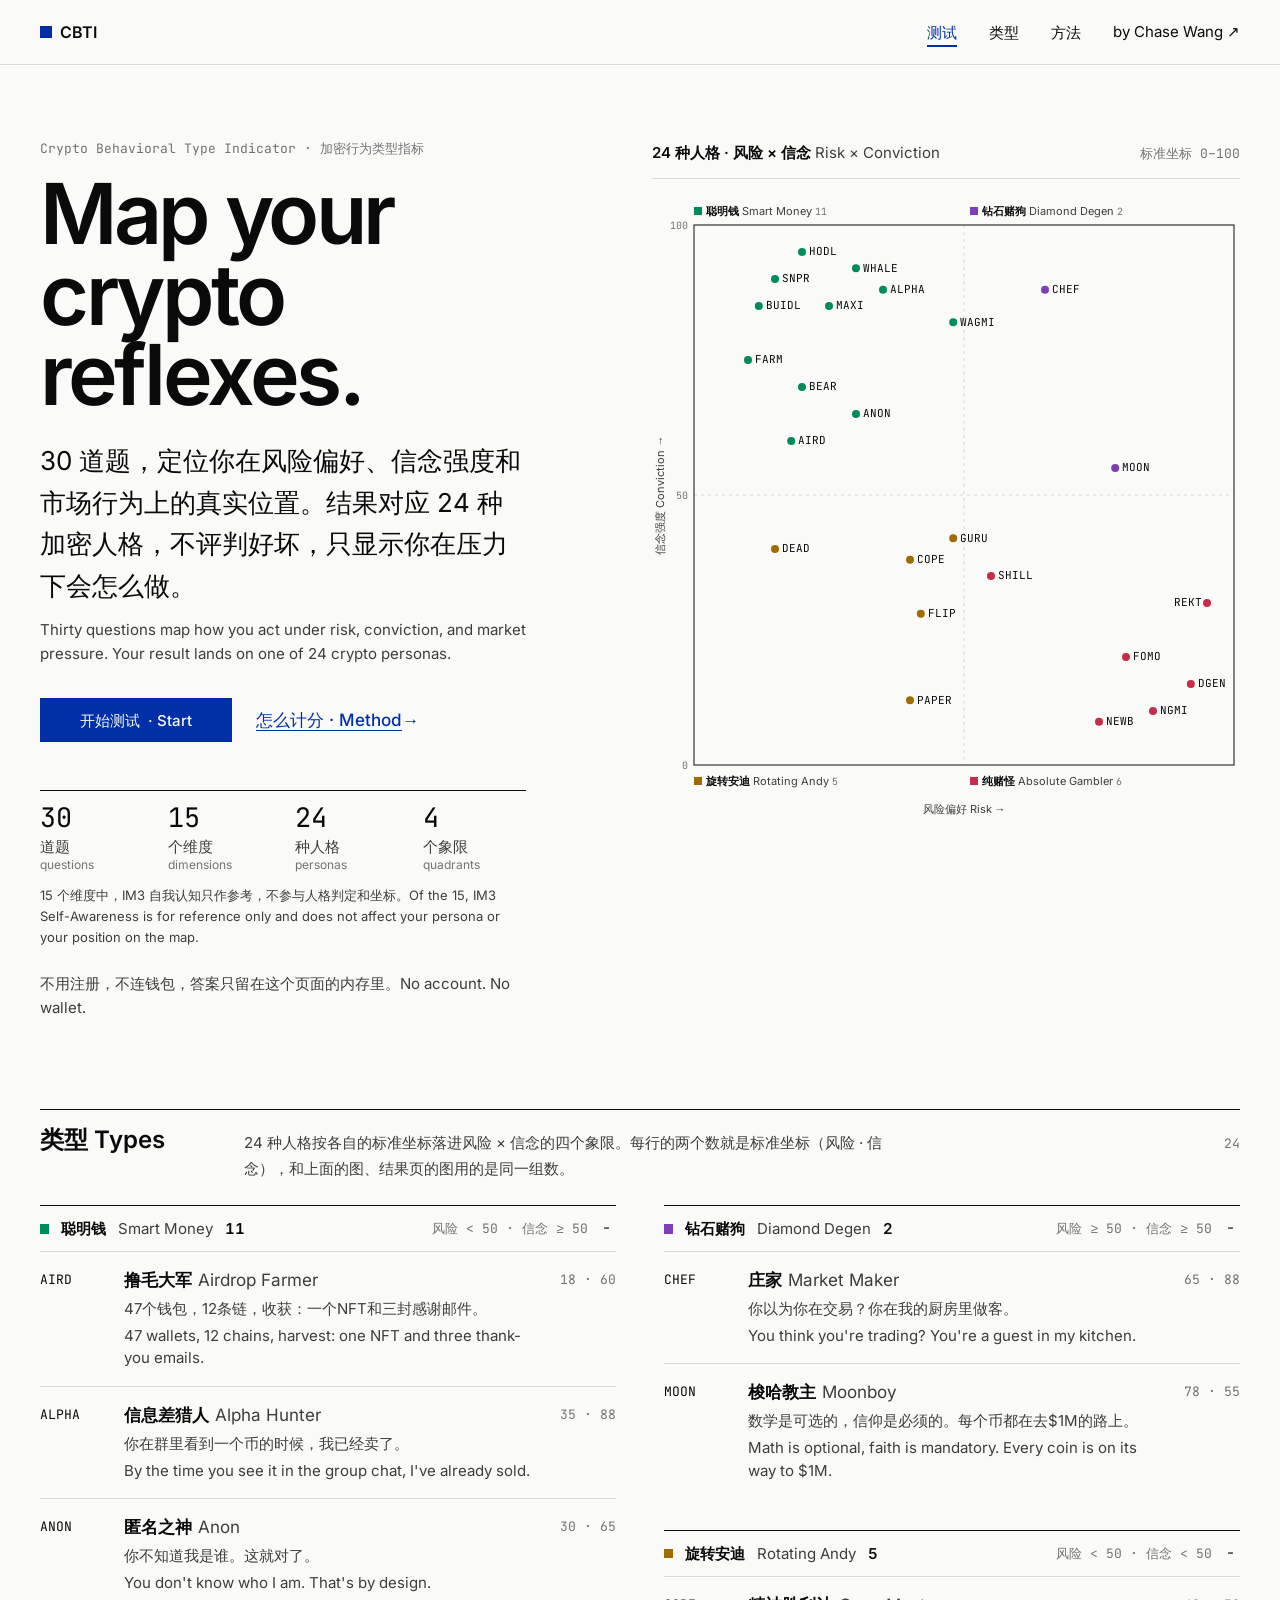
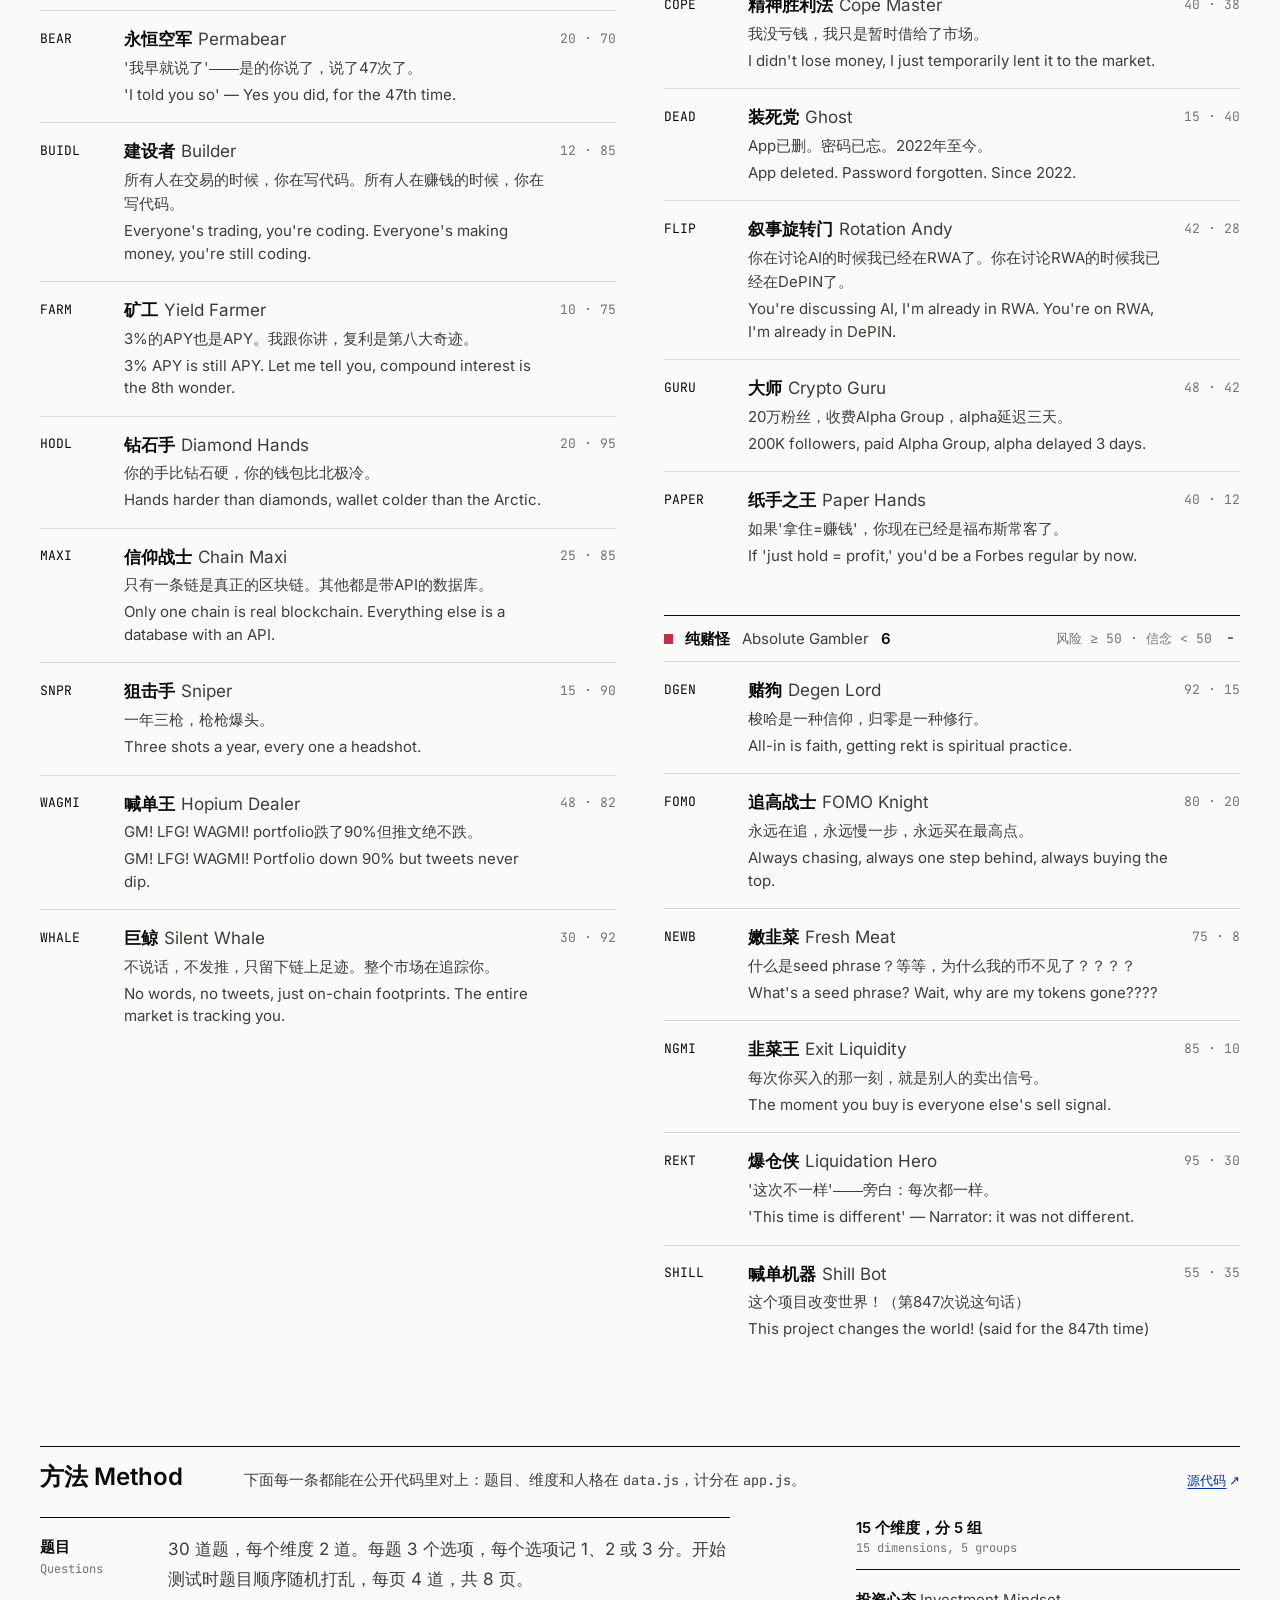
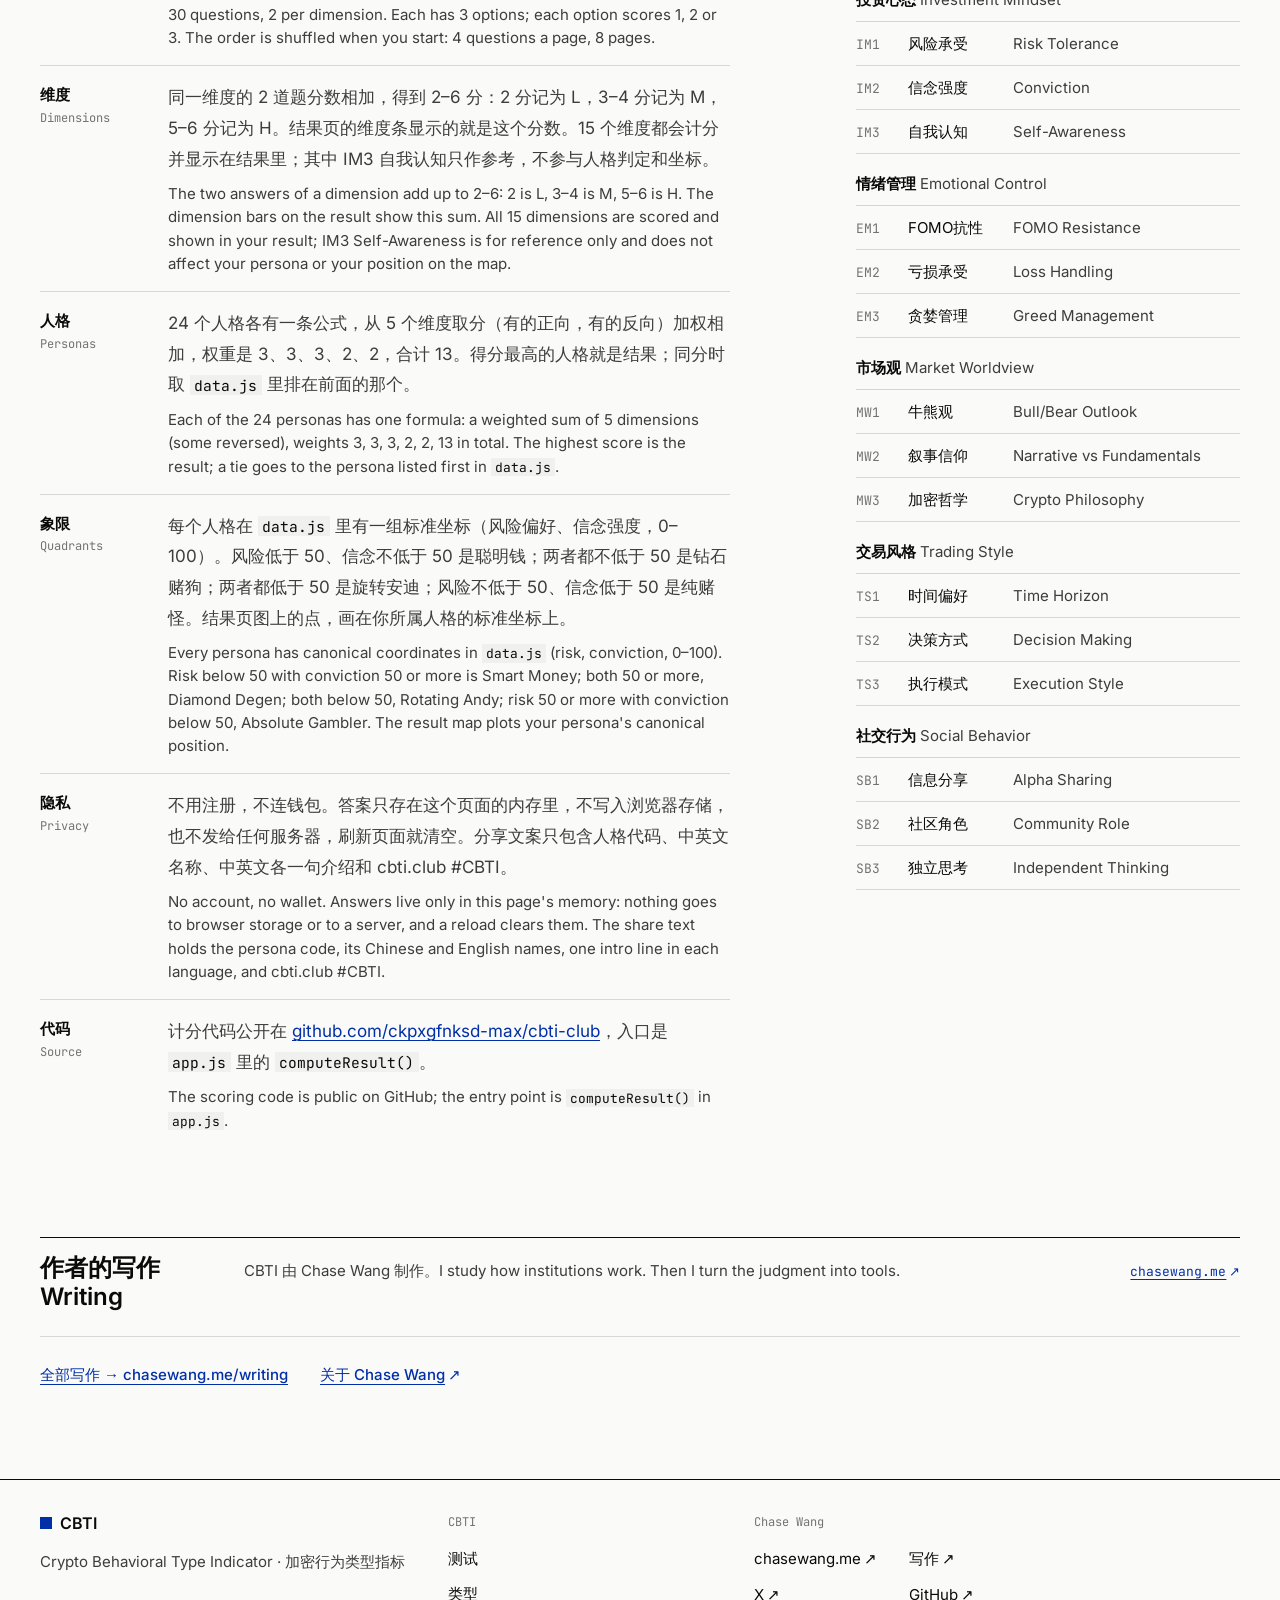
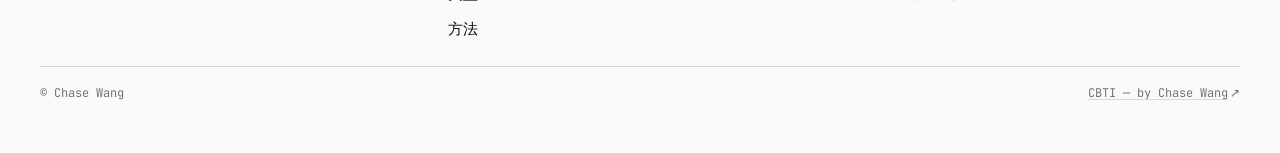
==== commit 5f07d819: "Final fixes before production: IM3 wording, own-property lookups, legacy hash channels - F-1 (Chase:" ====
--- a/index.html
+++ b/index.html
@@ -87,6 +87,7 @@
         <div><dt>种人格 <span lang="en">personas</span></dt><dd>24</dd></div>
         <div><dt>个象限 <span lang="en">quadrants</span></dt><dd>4</dd></div>
       </dl>
+      <p class="cbti-facts-note">15 个维度中，IM3 自我认知只作参考，不参与人格判定和坐标。<span lang="en">Of the 15, IM3 Self-Awareness is for reference only and does not affect your persona or your position on the map.</span></p>
       <p class="cbti-note">不用注册，不连钱包，答案只留在这个页面的内存里。<span lang="en">No account. No wallet.</span></p>
     </div>
 
@@ -117,7 +118,7 @@
     <div class="cbti-method">
       <dl class="cbti-method-facts">
         <div><dt>题目 <span lang="en">Questions</span></dt><dd><p>30 道题，每个维度 2 道。每题 3 个选项，每个选项记 1、2 或 3 分。开始测试时题目顺序随机打乱，每页 4 道，共 8 页。</p><p class="cbti-method-en" lang="en">30 questions, 2 per dimension. Each has 3 options; each option scores 1, 2 or 3. The order is shuffled when you start: 4 questions a page, 8 pages.</p></dd></div>
-        <div><dt>维度 <span lang="en">Dimensions</span></dt><dd><p>同一维度的 2 道题分数相加，得到 2–6 分：2 分记为 L，3–4 分记为 M，5–6 分记为 H。结果页的维度条显示的就是这个分数。</p><p class="cbti-method-en" lang="en">The two answers of a dimension add up to 2–6: 2 is L, 3–4 is M, 5–6 is H. The dimension bars on the result show this sum.</p></dd></div>
+        <div><dt>维度 <span lang="en">Dimensions</span></dt><dd><p>同一维度的 2 道题分数相加，得到 2–6 分：2 分记为 L，3–4 分记为 M，5–6 分记为 H。结果页的维度条显示的就是这个分数。15 个维度都会计分并显示在结果里；其中 IM3 自我认知只作参考，不参与人格判定和坐标。</p><p class="cbti-method-en" lang="en">The two answers of a dimension add up to 2–6: 2 is L, 3–4 is M, 5–6 is H. The dimension bars on the result show this sum. All 15 dimensions are scored and shown in your result; IM3 Self-Awareness is for reference only and does not affect your persona or your position on the map.</p></dd></div>
         <div><dt>人格 <span lang="en">Personas</span></dt><dd><p>24 个人格各有一条公式，从 5 个维度取分（有的正向，有的反向）加权相加，权重是 3、3、3、2、2，合计 13。得分最高的人格就是结果；同分时取 <code>data.js</code> 里排在前面的那个。</p><p class="cbti-method-en" lang="en">Each of the 24 personas has one formula: a weighted sum of 5 dimensions (some reversed), weights 3, 3, 3, 2, 2, 13 in total. The highest score is the result; a tie goes to the persona listed first in <code>data.js</code>.</p></dd></div>
         <div><dt>象限 <span lang="en">Quadrants</span></dt><dd><p>每个人格在 <code>data.js</code> 里有一组标准坐标（风险偏好、信念强度，0–100）。风险低于 50、信念不低于 50 是聪明钱；两者都不低于 50 是钻石赌狗；两者都低于 50 是旋转安迪；风险不低于 50、信念低于 50 是纯赌怪。结果页图上的点，画在你所属人格的标准坐标上。</p><p class="cbti-method-en" lang="en">Every persona has canonical coordinates in <code>data.js</code> (risk, conviction, 0–100). Risk below 50 with conviction 50 or more is Smart Money; both 50 or more, Diamond Degen; both below 50, Rotating Andy; risk 50 or more with conviction below 50, Absolute Gambler. The result map plots your persona's canonical position.</p></dd></div>
         <div><dt>隐私 <span lang="en">Privacy</span></dt><dd><p>不用注册，不连钱包。答案只存在这个页面的内存里，不写入浏览器存储，也不发给任何服务器，刷新页面就清空。分享文案只包含人格代码、中英文名称、中英文各一句介绍和 cbti.club #CBTI。</p><p class="cbti-method-en" lang="en">No account, no wallet. Answers live only in this page's memory: nothing goes to browser storage or to a server, and a reload clears them. The share text holds the persona code, its Chinese and English names, one intro line in each language, and cbti.club #CBTI.</p></dd></div>
--- a/assets/cw/cw.css
+++ b/assets/cw/cw.css
@@ -13,7 +13,7 @@
   unicode-range: U+0000-00FF, U+0131, U+0152-0153, U+02BB-02BC, U+02C6, U+02DA, U+02DC,
     U+0304, U+0308, U+0329, U+2000-206F, U+20AC, U+2122, U+2191, U+2193, U+2212, U+2215, U+FEFF, U+FFFD;
 }
-/* Same file. Leaves ‘ ’ “ ” — … to the Chinese system font inside :lang(zh) text. */
+/* Same file. Leaves ‘ ’ “ ” — … to the Chinese system font inside [lang|=zh] text. */
 @font-face {
   font-family: "Inter Han-safe";
   src: url("/assets/fonts/inter-latin-wght.v5.woff2") format("woff2");
@@ -188,7 +188,6 @@
 *::after { box-sizing: border-box; }
 
 html {
-  font-family: var(--font-sans);
   font-size: 100%;
   line-height: var(--lh-body);
   color: var(--text);
@@ -243,12 +242,18 @@
 }
 :where(a, button, summary):focus:not(:focus-visible) { outline: none; }
 
-/* Chinese: system CJK fonts, 400/600 only, no letter-spacing, no faux italics (R-deep T2 D4–D7). */
-:where(:lang(zh)) {
+/* Font stacks switch only at explicit lang boundaries (the lang attribute) and are inherited from there,
+   so a Chinese page cannot push its stack onto English content or onto mono metadata below it.
+   Chinese: system CJK fonts, 400/600 only, no letter-spacing, no faux italics (R-deep T2 D4–D7). */
+:where(html, [lang|="en"]) { font-family: var(--font-sans); }
+:where([lang|="zh"]) {
   font-family: var(--font-sans-zh);
   letter-spacing: 0;
   text-autospace: normal;
 }
+/* Mono metadata stays mono all the way down, including interface strings that carry their own lang. */
+:where(.cw-mono, .cw-kicker, .cw-seg button, .cw-section-aside, .cw-subhead, .cw-row-date, .cw-row-tags,
+  .cw-row-chans, .cw-badge, .cw-chan, .cw-kv dt, .cw-footer-label, .cw-footer-base) [lang] { font-family: inherit; }
 :where(p, li, dd, blockquote, figcaption, td, th):lang(zh) { line-height: var(--lh-zh); }
 :where(em, i, cite, blockquote, dfn):lang(zh) { font-style: normal; }
 :is(h1, h2, h3, h4, .cw-display, .cw-title, .cw-row-title, .cw-article-title):lang(zh) { letter-spacing: 0; }
--- a/assets/cbti/cbti.css
+++ b/assets/cbti/cbti.css
@@ -30,9 +30,9 @@
   background: var(--q, var(--text));
 }
 
-/* Workaround for a cw-system gap (reported): on this zh page the base :where(:lang(zh)) font rule
-   also matches <time>, <a> and <span> inside mono metadata. Keep mono metadata mono. */
-:where(.cw-row-date, .cw-kicker, .cw-section-aside, .cw-footer-base, .cw-footer-label, .cbti-q-meta, .cbti-quiz-counts, .cbti-map-meta) :where(time, span, a) { font-family: inherit; }
+/* Product mono containers pass mono down to children that carry their own lang (cw-system v5 rule
+   for containers outside its list). */
+.cbti-q-meta [lang] { font-family: inherit; }
 
 /* ── Screens: one document, three states ── */
 .screen { display: none; }
@@ -90,6 +90,8 @@
 }
 .cbti-facts dt { font-size: var(--fs-small); line-height: 1.35; color: var(--text-2); }
 .cbti-facts dt [lang="en"] { display: block; font-size: var(--fs-micro); color: var(--text-muted); }
+/* Caption of the facts row: what the dimension count does and does not decide. */
+.cbti-facts-note { margin-top: var(--sp-3); font-size: var(--fs-meta); line-height: 1.6; color: var(--text-2); }
 
 .cbti-note {
   margin-top: var(--sp-5);
